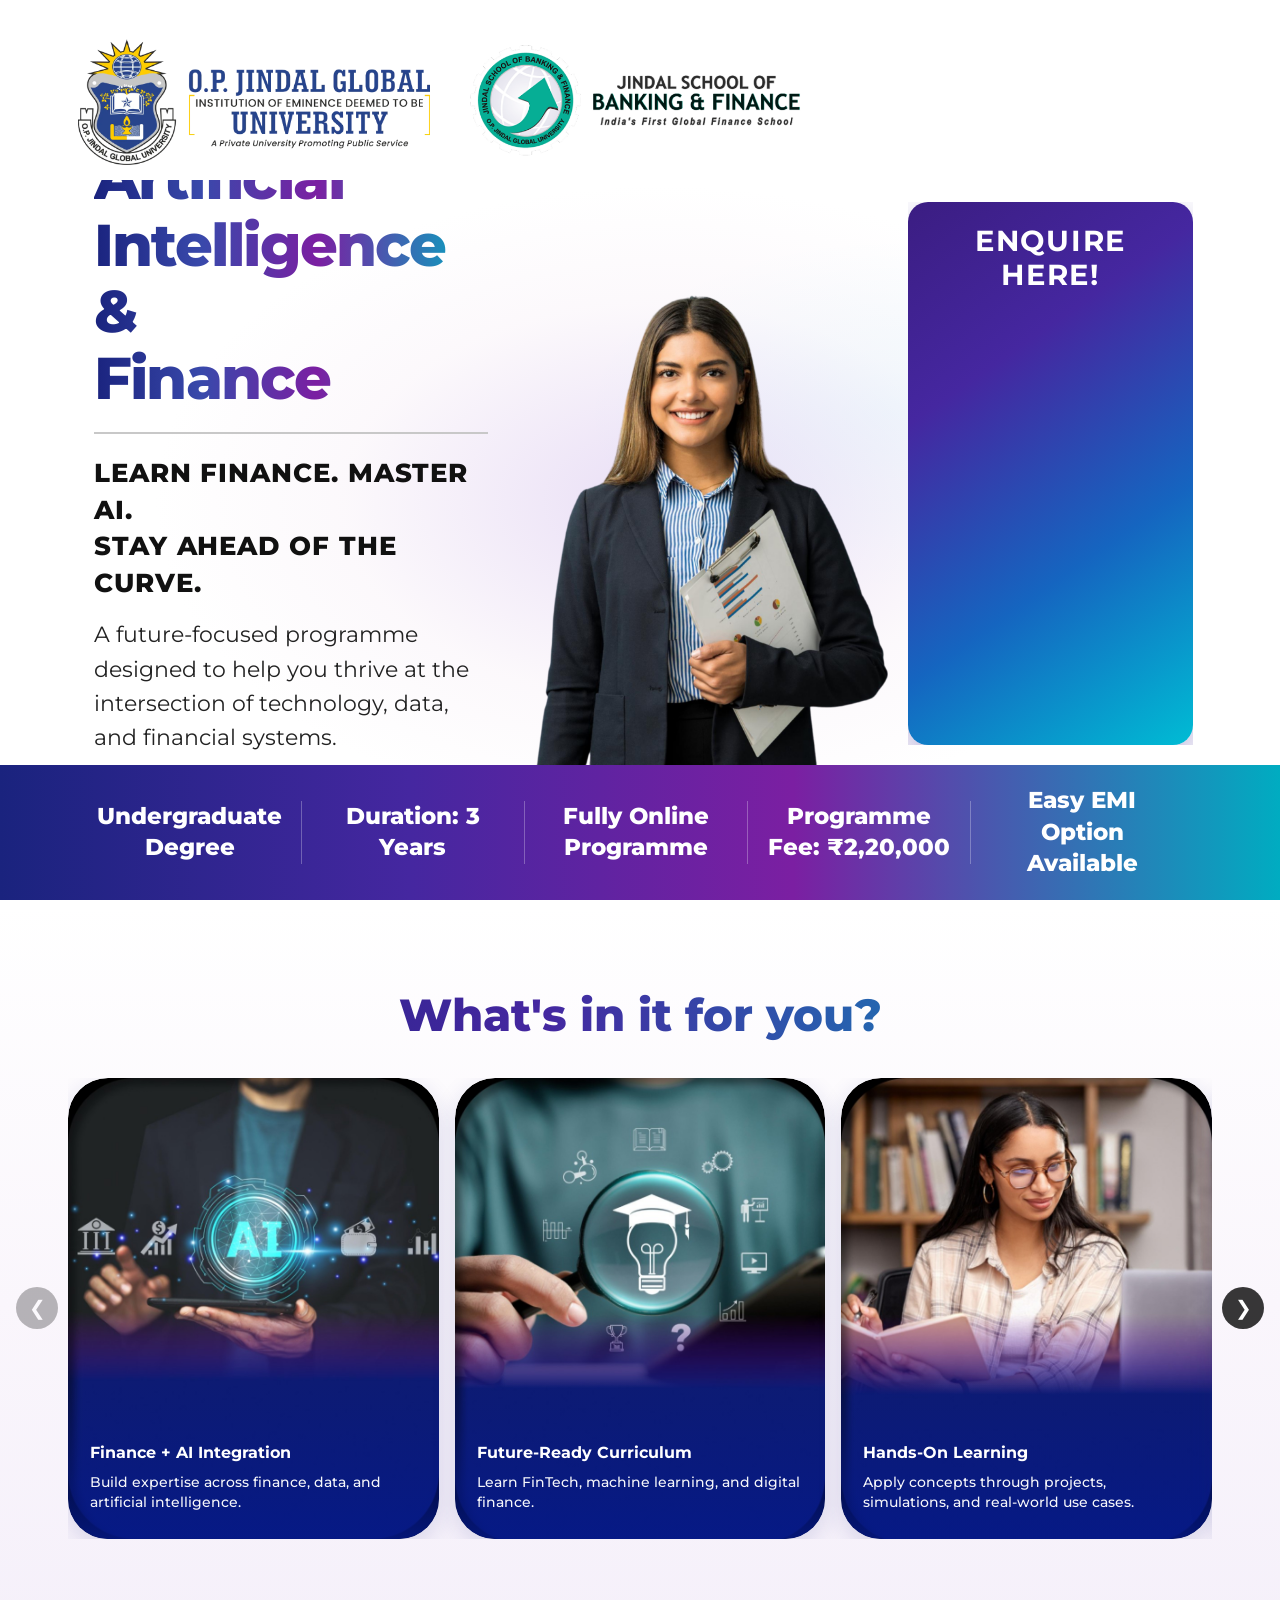
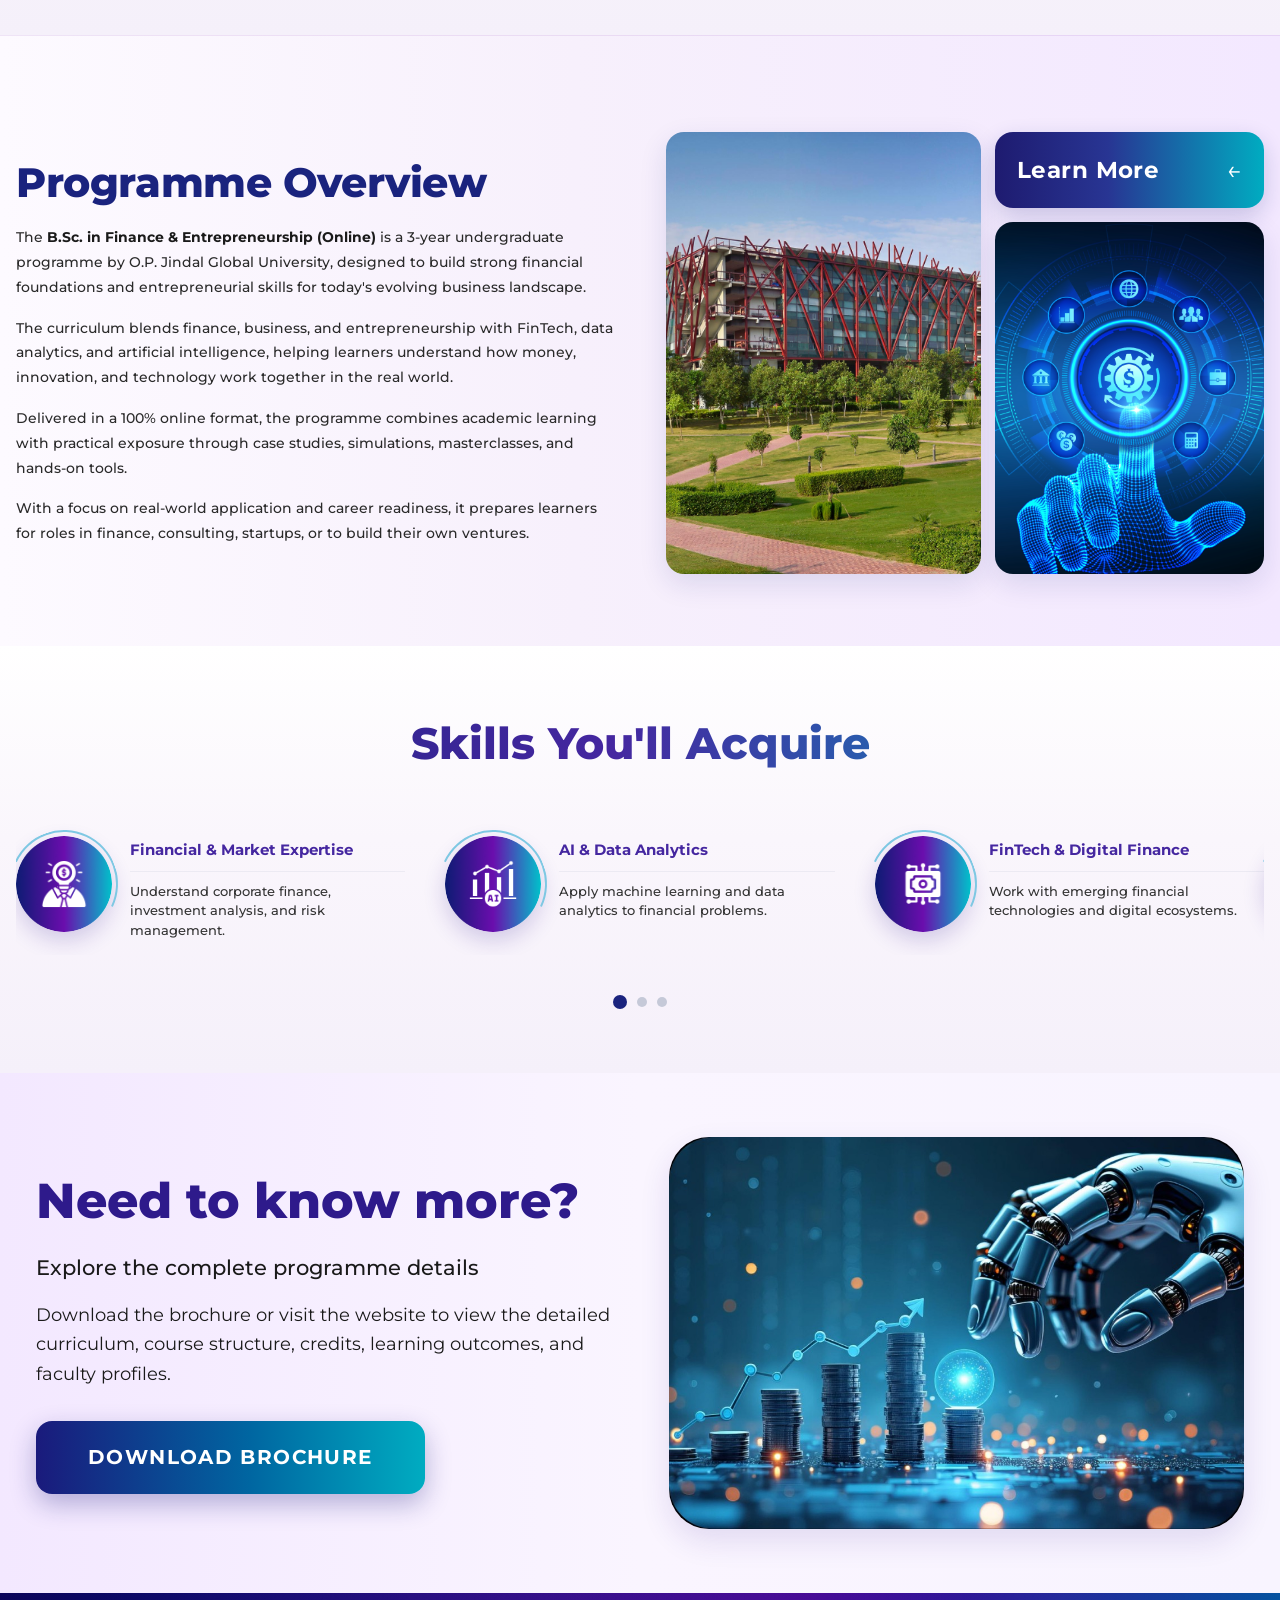
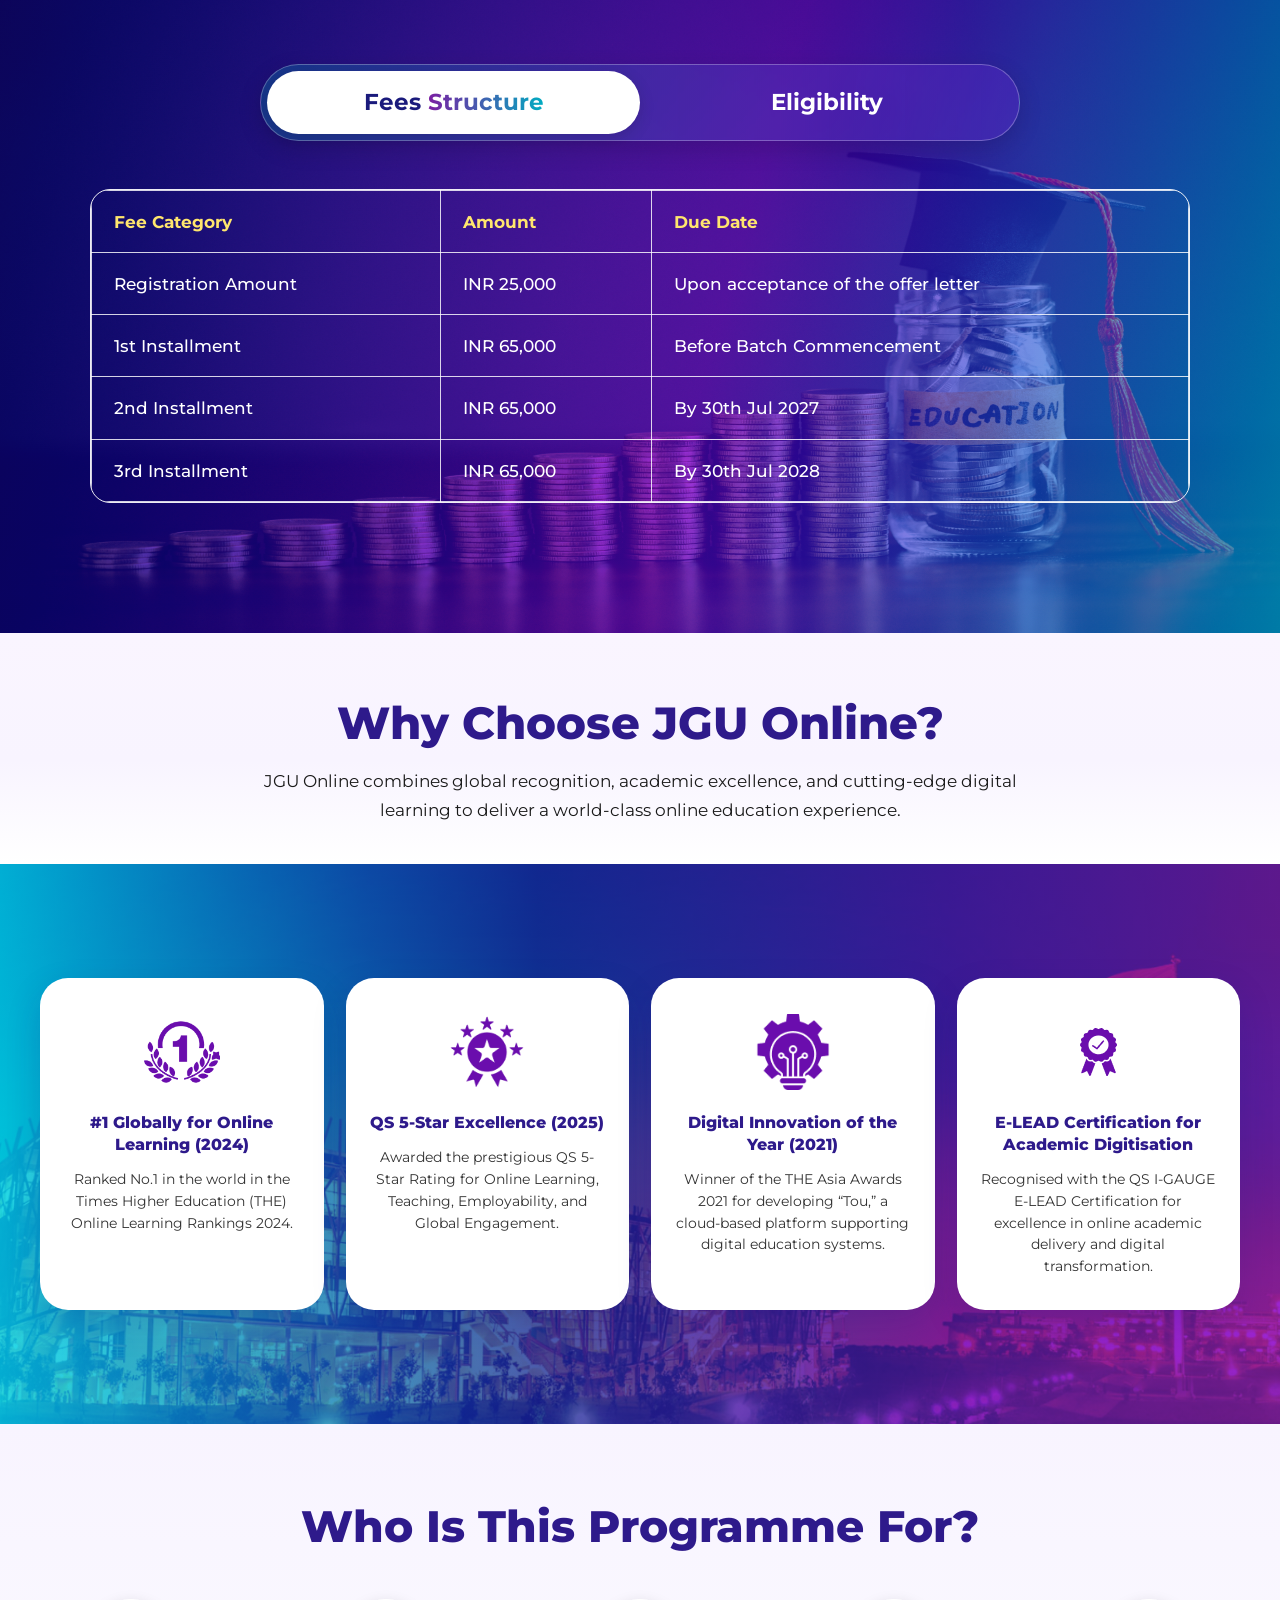
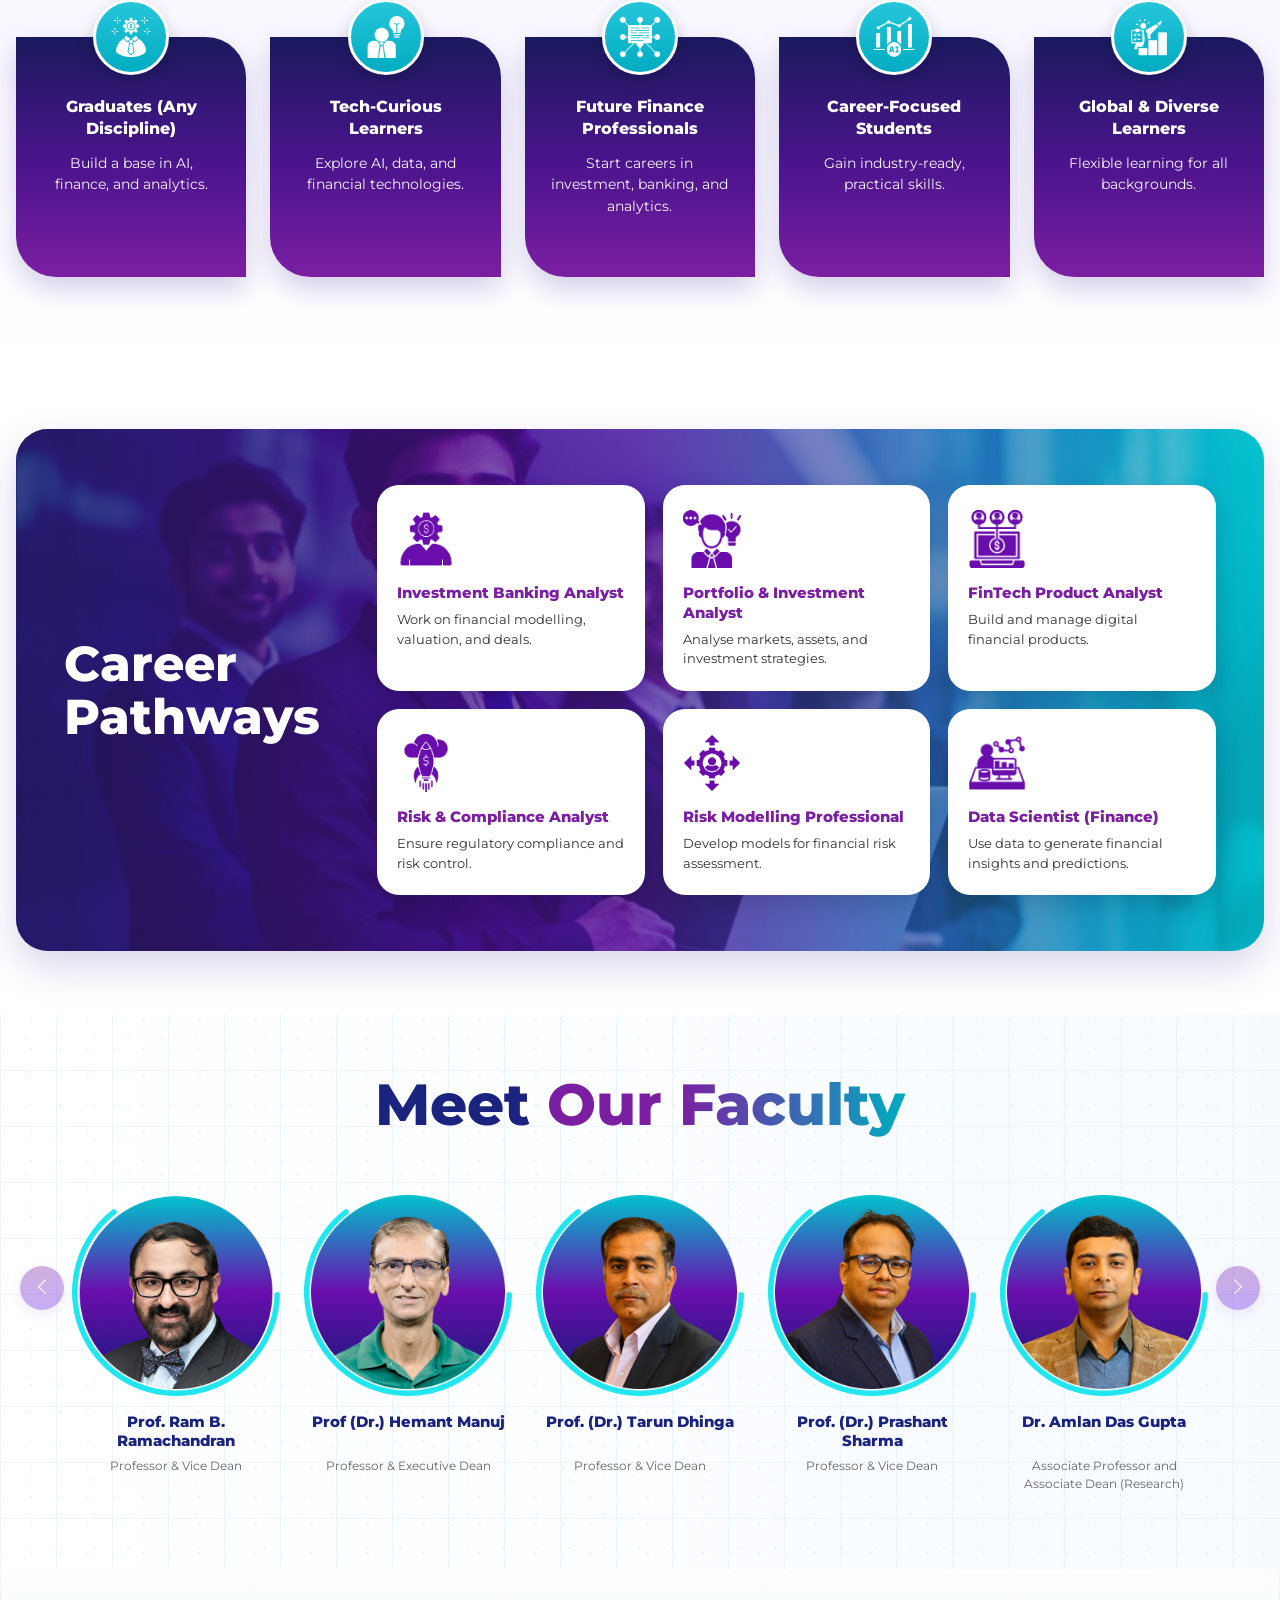
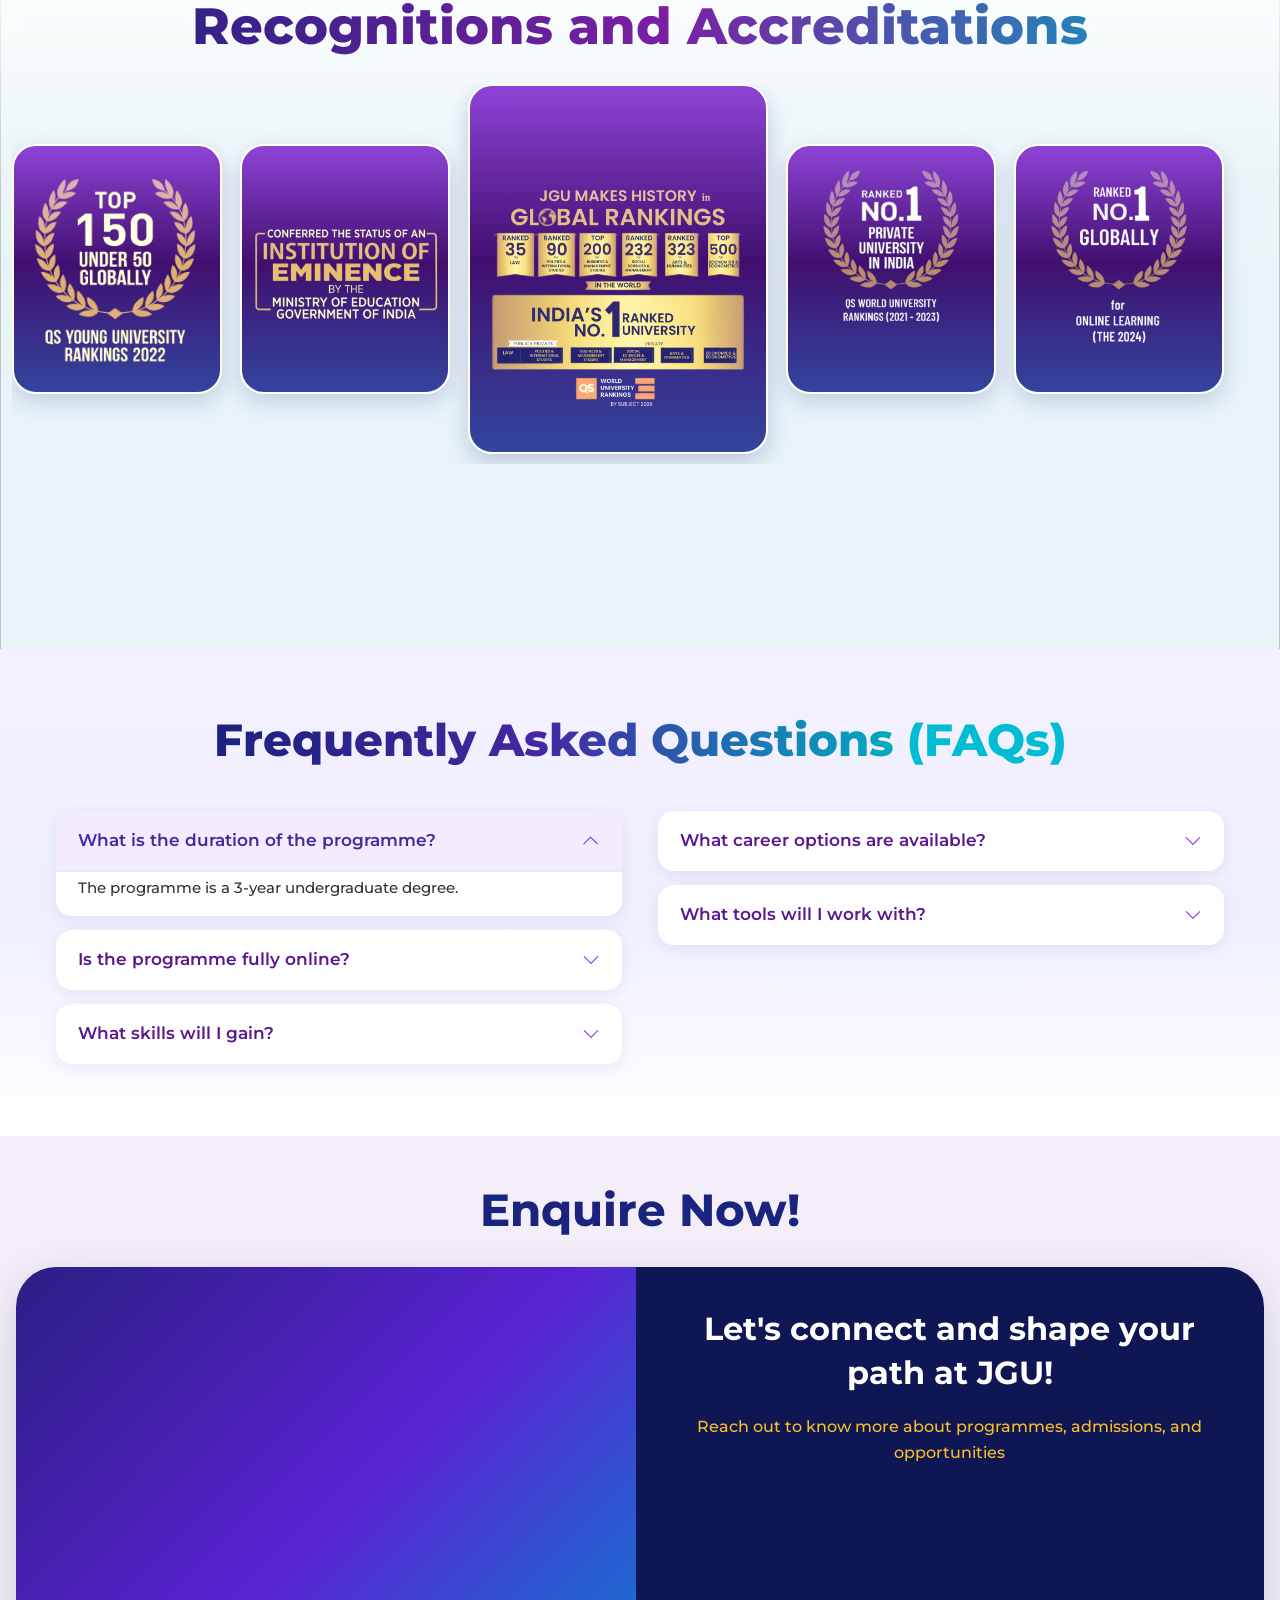
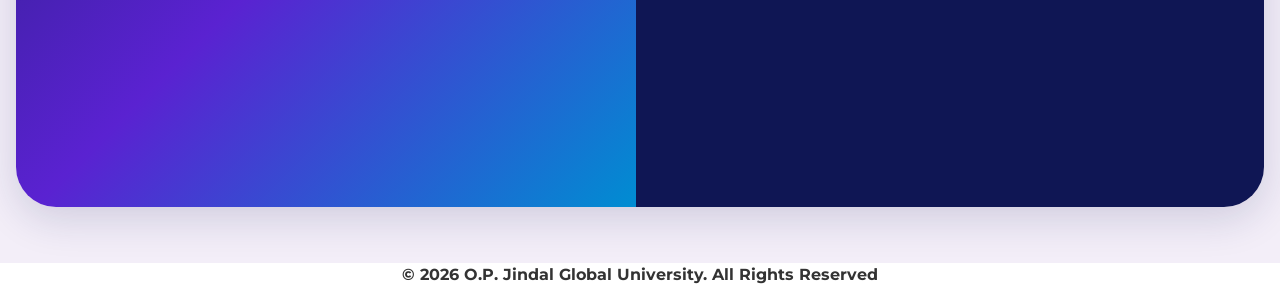
==== index.html @ 398cda13 "Initial commit" ====
<!DOCTYPE html>
<html lang="en">
<head>
<meta charset="UTF-8">
    <meta name="viewport" content="width=device-width, initial-scale=1">
    <meta http-equiv="Cache-Control" content="no-cache, no-store, must-revalidate">
    <meta http-equiv="Pragma" content="no-cache">
    <meta http-equiv="Expires" content="0">
    <title>B.Sc. in Artificial Intelligence & Finance - O.P. Jindal Global University</title>
    <link rel="shortcut icon" type="image/x-icon" href="https://jguonline.edu.in/public/frontend/assets/img/favicon.ico">
        <link href="https://cdn.jsdelivr.net/npm/bootstrap@5.3.0/dist/css/bootstrap.min.css" rel="stylesheet">
    <link rel="stylesheet" href="https://cdnjs.cloudflare.com/ajax/libs/OwlCarousel2/2.3.4/assets/owl.carousel.min.css" />
    <link rel="stylesheet" href="https://cdnjs.cloudflare.com/ajax/libs/OwlCarousel2/2.3.4/assets/owl.theme.default.min.css" />

    <link rel="preconnect" href="https://fonts.googleapis.com">
    <link rel="preconnect" href="https://fonts.gstatic.com" crossorigin>
    <link href="https://fonts.googleapis.com/css2?family=Montserrat:ital,wght@0,100..900;1,100..900&display=swap" rel="stylesheet">

    
        <link rel="stylesheet" href="style.css?v=202607102300">
        <link rel="stylesheet" href="responsive.css?v=202607101900">

    <!-- Critical: hero layout; enquiry form scrolls inside card only -->
    <style>
      .hero-section {
        overflow-x: clip !important;
        overflow-y: visible !important;
        background: #ffffff !important;
        position: relative;
        z-index: 10;
        isolation: isolate;
      }

      .hero-info-bar {
        background: linear-gradient(90deg, #1a237e 0%, #4527a0 32%, #7b1fa2 62%, #00acc1 100%) !important;
        position: relative !important;
        z-index: 5 !important;
        flex: none !important;
        flex-shrink: 0 !important;
        display: block !important;
        visibility: visible !important;
        opacity: 1 !important;
        width: 100% !important;
        max-width: 100% !important;
      }

      .features-section {
        position: relative !important;
        z-index: 1 !important;
        background: linear-gradient(180deg, #ffffff 0%, #faf6fc 55%, #f5f0fa 100%) !important;
        margin-top: 0 !important;
        margin-bottom: 0 !important;
        clear: both;
      }

      /* Hero button + logos — inline so changes show even when CSS is cached */
      .hero-section .header-logo-jgu {
        height: 5.75rem !important;
        max-height: 5.75rem !important;
        width: auto !important;
      }

      .hero-section .header-logo-jsbf {
        height: 6.5rem !important;
        max-height: 6.5rem !important;
        width: auto !important;
      }

      .hero-section .btn-apply-now {
        display: inline-block !important;
        visibility: visible !important;
        opacity: 1 !important;
        margin-top: 1.25rem !important;
        padding: 0.9rem 2.85rem !important;
        background-color: #ffffff !important;
        background-image:
          linear-gradient(#ffffff, #ffffff),
          linear-gradient(135deg, #1a237e 0%, #3949ab 22%, #7b1fa2 55%, #00acc1 100%) !important;
        background-origin: border-box !important;
        background-clip: padding-box, border-box !important;
        border: 3px solid transparent !important;
        border-radius: 50px !important;
        color: #4a148c !important;
        font-weight: 800 !important;
        font-size: clamp(0.92rem, 1.2vw, 1.05rem) !important;
        letter-spacing: 0.06em !important;
        text-decoration: none !important;
        text-transform: uppercase !important;
        box-shadow: 0 6px 18px rgba(74, 20, 140, 0.16) !important;
        flex-shrink: 0 !important;
        position: relative !important;
        z-index: 8 !important;
        align-self: flex-start !important;
        cursor: pointer !important;
      }

      .hero-section .hero-title {
        font-size: clamp(2rem, 3.4vw, 2.85rem) !important;
      }

      .hero-section .hero-subtitle {
        font-size: clamp(0.95rem, 1.4vw, 1.15rem) !important;
        font-weight: 800 !important;
      }

      .hero-section .hero-subtitle-line {
        display: block !important;
      }

      .hero-section .hero-right {
        max-width: 30rem !important;
        z-index: 20 !important;
      }

      .hero-section .hero-enquiry-card {
        width: 100% !important;
        min-height: 22rem !important;
        display: flex !important;
        flex-direction: column !important;
        overflow: hidden !important;
      }

      .hero-section .hero-enquiry-card h3 {
        font-size: 1.25rem !important;
        flex-shrink: 0 !important;
      }

      .hero-section .hero-npf-scroll {
        flex: 1 1 auto !important;
        min-height: 0 !important;
        overflow-y: auto !important;
        overflow-x: hidden !important;
        overscroll-behavior: contain !important;
        -webkit-overflow-scrolling: touch !important;
      }

      @media screen and (max-width: 991px) {
        .hero-section {
          min-height: auto !important;
          max-height: none !important;
          overflow: visible !important;
        }

        .hero-section .header-logo-jgu,
        .hero-section .header-logo-jsbf {
          height: 3.5rem !important;
          max-height: 3.5rem !important;
        }

        .hero-section .btn-apply-now {
          padding: 0.85rem 2.4rem !important;
          font-size: clamp(0.88rem, 2.8vw, 1rem) !important;
          border-width: 3px !important;
          align-self: center !important;
          margin-left: auto !important;
          margin-right: auto !important;
        }

        .hero-section .hero-right {
          width: min(100%, 30rem) !important;
          max-width: min(100%, 30rem) !important;
          margin-bottom: clamp(1.25rem, 4vw, 2rem) !important;
        }

        .hero-section .hero-enquiry-card {
          min-height: 18rem !important;
          max-height: min(32rem, 78vh) !important;
        }

        .hero-section .hero-npf-scroll {
          max-height: min(360px, 54vh) !important;
          overflow-y: auto !important;
        }
      }

      @media screen and (min-width: 992px) {
        /* SCALE-INVARIANT HERO.
           Everything is sized in vh (bounded by clamp) so the layout occupies the
           same physical fraction of the screen at 100% / 125% / 150% Windows
           scaling — scaling only remaps CSS px of one physical screen, and vh
           tracks that physical screen. The hero is pinned to exactly one viewport
           with the info bar on the bottom grid row, so it is always fully visible
           and nothing crops. */
        .hero-section {
          display: grid !important;
          grid-template-rows: minmax(0, 1fr) auto !important;
          grid-template-columns: minmax(0, 1fr) !important;
          height: 100dvh !important;
          min-height: 100dvh !important;
          max-height: 100dvh !important;
          box-sizing: border-box !important;
          overflow: hidden !important;
          --hero-form-bar-gap: clamp(0.75rem, 2.2vh, 2rem);
          --hero-image-info-gap: 0;
          --hero-form-iframe-h: 100%;
          --hero-img-max: min(84vh, 52rem);
        }

        .hero-section .hero-container {
          grid-row: 1 !important;
          min-height: 0 !important;
          max-height: 100% !important;
          max-width: min(1560px, 94vw) !important;
          overflow: hidden !important;
          display: flex !important;
          flex-direction: column !important;
          justify-content: flex-start !important;
          padding-top: clamp(0.4rem, 1.4vh, 1rem) !important;
          padding-bottom: 0 !important;
          margin-bottom: 0 !important;
        }

        .hero-section .hero-header {
          flex: 0 0 auto !important;
          padding-bottom: clamp(0.2rem, 0.8vh, 0.625rem) !important;
        }

        .hero-section .header-logo-jgu {
          height: clamp(4.6rem, 14vh, 9rem) !important;
          max-height: clamp(4.6rem, 14vh, 9rem) !important;
          width: auto !important;
        }

        .hero-section .header-logo-jsbf {
          height: clamp(5.1rem, 15.8vh, 10rem) !important;
          max-height: clamp(5.1rem, 15.8vh, 10rem) !important;
          width: auto !important;
        }

        .hero-main {
          flex: 1 1 auto !important;
          min-height: 0 !important;
          max-height: 100% !important;
          overflow: hidden !important;
          align-items: end !important;
          padding-bottom: 0 !important;
          margin-bottom: 0 !important;
        }

        .hero-left {
          overflow: hidden !important;
          align-self: center !important;
          justify-content: center !important;
          min-height: 0 !important;
        }

        .hero-section .hero-title {
          font-size: clamp(2rem, 6.6vh, 3.9rem) !important;
          line-height: 1.12 !important;
        }

        .hero-section .hero-title-rule {
          margin-top: clamp(0.5rem, 1.7vh, 1.1rem) !important;
        }

        .hero-section .hero-subtitle {
          font-size: clamp(1rem, 2.9vh, 1.65rem) !important;
          margin-top: clamp(0.75rem, 2.4vh, 1.55rem) !important;
          line-height: 1.4 !important;
        }

        .hero-section .hero-description {
          font-size: clamp(0.98rem, 2.45vh, 1.45rem) !important;
          margin-top: clamp(0.6rem, 1.9vh, 1.25rem) !important;
          line-height: 1.55 !important;
        }

        .hero-section .btn-apply-now {
          margin-top: clamp(0.85rem, 2.6vh, 1.8rem) !important;
          padding: clamp(0.75rem, 2vh, 1.25rem) clamp(2.4rem, 4.1vh, 3.75rem) !important;
          font-size: clamp(1rem, 2.35vh, 1.4rem) !important;
        }

        .hero-info-bar {
          grid-row: 2 !important;
          margin-top: var(--hero-image-info-gap) !important;
          flex: none !important;
          flex-shrink: 0 !important;
          display: block !important;
          visibility: visible !important;
          opacity: 1 !important;
          padding: clamp(0.85rem, 2.3vh, 1.55rem) 0 !important;
        }

        .hero-section .hero-info-inner {
          max-width: min(1560px, 94vw) !important;
        }

        .hero-section .hero-info-item {
          font-size: clamp(1rem, 2.6vh, 1.45rem) !important;
        }

        .hero-center {
          align-self: end !important;
          height: 100% !important;
          min-height: 0 !important;
          transform: none !important;
          margin: 0 !important;
          padding: 0 !important;
          align-items: flex-end !important;
          line-height: 0 !important;
          overflow: hidden !important;
        }

        .hero-student-stack {
          height: 100% !important;
          max-height: 100% !important;
          align-items: flex-end !important;
          margin: 0 !important;
          padding: 0 !important;
          overflow: hidden !important;
        }

        .hero-student-img {
          max-height: min(100%, var(--hero-img-max)) !important;
          max-width: 100% !important;
          width: auto !important;
          height: auto !important;
          object-position: bottom center !important;
          transform: none !important;
          margin: 0 !important;
        }

        .hero-right {
          max-width: min(30rem, 34vw) !important;
          max-height: 100% !important;
          min-height: 0 !important;
          overflow: hidden !important;
          z-index: 20 !important;
          align-self: stretch !important;
          justify-self: end !important;
          display: flex !important;
          flex-direction: column !important;
          margin-top: clamp(0.5rem, 2vh, 1.75rem) !important;
          margin-bottom: var(--hero-form-bar-gap) !important;
        }

        .hero-enquiry-card {
          flex: 1 1 auto !important;
          max-height: 100% !important;
          min-height: 0 !important;
          display: flex !important;
          flex-direction: column !important;
          overflow: hidden !important;
          padding: clamp(0.9rem, 2.4vh, 1.6rem) clamp(0.9rem, 1.6vw, 1.5rem) clamp(0.75rem, 1.6vh, 1.25rem) !important;
        }

        .hero-section .hero-enquiry-card h3 {
          font-size: clamp(1.25rem, 3.2vh, 1.9rem) !important;
          margin-bottom: clamp(0.6rem, 1.8vh, 1.3rem) !important;
          flex-shrink: 0 !important;
        }

        .hero-npf-scroll {
          flex: 1 1 auto !important;
          min-height: 0 !important;
          max-height: 100% !important;
          overflow-y: auto !important;
          overflow-x: hidden !important;
        }
      }

      @media screen and (min-width: 1200px) {
        .hero-section .hero-right {
          max-width: min(32rem, 32vw) !important;
        }
      }

      /* 150% Windows scaling only (very short viewport ≈627px). 100% (~940px) and
         125% (~752px) are ABOVE this breakpoint and stay exactly as they are.
         Here we scale the hero down just enough that the whole left column
         (heading + text + button) and the info bar fit without clipping. */
      @media screen and (min-width: 992px) and (max-height: 680px) {
        .hero-section {
          --hero-form-bar-gap: clamp(0.5rem, 1.6vh, 1rem) !important;
          --hero-img-max: min(76vh, 30rem) !important;
          /* Form is taller than the (shrunk) card → the card's scroll area shows
             its own scrollbar so the whole form incl. SUBMIT is reachable. */
          --hero-form-iframe-h: 32rem !important;
        }

        .hero-section .hero-header {
          padding-bottom: 0.2rem !important;
        }

        .hero-section .header-logo-jgu {
          height: clamp(3rem, 8.6vh, 5rem) !important;
          max-height: clamp(3rem, 8.6vh, 5rem) !important;
        }

        .hero-section .header-logo-jsbf {
          height: clamp(3.4rem, 9.6vh, 5.6rem) !important;
          max-height: clamp(3.4rem, 9.6vh, 5.6rem) !important;
        }

        .hero-section .hero-title {
          font-size: clamp(1.35rem, 4.5vh, 2rem) !important;
          line-height: 1.08 !important;
        }

        .hero-section .hero-title-rule {
          margin-top: clamp(0.3rem, 1vh, 0.5rem) !important;
        }

        .hero-section .hero-subtitle {
          font-size: clamp(0.78rem, 2vh, 0.98rem) !important;
          margin-top: clamp(0.4rem, 1.3vh, 0.7rem) !important;
          line-height: 1.32 !important;
        }

        .hero-section .hero-description {
          font-size: clamp(0.76rem, 1.85vh, 0.95rem) !important;
          margin-top: clamp(0.3rem, 1vh, 0.55rem) !important;
          line-height: 1.4 !important;
        }

        .hero-section .btn-apply-now {
          margin-top: clamp(0.45rem, 1.4vh, 0.8rem) !important;
          padding: clamp(0.5rem, 1.3vh, 0.75rem) clamp(1.8rem, 3vh, 2.4rem) !important;
          font-size: clamp(0.78rem, 1.9vh, 0.95rem) !important;
        }

        .hero-section .hero-info-item {
          font-size: clamp(0.82rem, 2.1vh, 1.05rem) !important;
        }

        .hero-section .hero-enquiry-card h3 {
          font-size: clamp(1.1rem, 2.7vh, 1.5rem) !important;
          margin-bottom: clamp(0.4rem, 1.3vh, 0.85rem) !important;
        }

        /* Enquiry card fits the viewport; the form scrolls inside it, and the
           card keeps its rounded corners (incl. the bottom) — the scroll area is
           inset by padding and its bottom corners are rounded so the tall iframe
           never squares off the card edge. */
        .hero-section .hero-right {
          align-self: stretch !important;
          max-height: 100% !important;
          overflow: hidden !important;
        }

        .hero-section .hero-enquiry-card {
          max-height: 100% !important;
          overflow: hidden !important;
          border-radius: 1.25rem !important;
          padding-bottom: clamp(0.85rem, 2.2vh, 1.25rem) !important;
        }

        .hero-section .hero-npf-scroll {
          flex: 1 1 auto !important;
          min-height: 0 !important;
          max-height: 100% !important;
          overflow-y: auto !important;
          overflow-x: hidden !important;
          border-bottom-left-radius: 0.9rem !important;
          border-bottom-right-radius: 0.9rem !important;
        }

        .hero-section .hero-enquiry-card .npf_wgts,
        .hero-section .hero-enquiry-card .npf_wgts iframe {
          height: 32rem !important;
          max-height: 32rem !important;
          min-height: 32rem !important;
        }
      }
    </style>

     
<script>(function(w,d,s,l,i){w[l]=w[l]||[];w[l].push({'gtm.start': new Date().getTime(),event:'gtm.js'});var f=d.getElementsByTagName(s)[0], j=d.createElement(s),dl=l!='dataLayer'?'&l='+l:'';j.async=true;j.src= 'https://www.googletagmanager.com/gtm.js?id='+i+dl;f.parentNode.insertBefore(j,f); })(window,document,'script','dataLayer','GTM-N94ZC5LW');</script> 
 

 
<noscript><iframe src="https://www.googletagmanager.com/ns.html?id=GTM-N94ZC5LW"  height="0" width="0" style="display:none;visibility:hidden"></iframe></noscript> 
</head>
<body>
<section class="hero-section section-global">
  <div class="container hero-container">
    <div class="hero-header">
      <div class="header-logos">
        <img src="assets/logo-jgu.png" class="header-logo-img header-logo-jgu" alt="O.P. Jindal Global University Logo">
        <img src="assets/logo-jsbf.png" class="header-logo-img header-logo-jsbf" alt="Jindal School of Banking & Finance Logo">
      </div>
    </div>

    <div class="hero-main">
      <div class="hero-bg-circuit" aria-hidden="true"></div>

      <div class="hero-left">
        <h1 class="hero-title">
          <span class="hero-title-line hero-title-base">B.Sc. in</span>
          <span class="hero-title-gradient">
            <span class="hero-title-line">Artificial Intelligence &amp;</span>
            <span class="hero-title-line">Finance</span>
          </span>
        </h1>
        <div class="hero-title-rule" aria-hidden="true"></div>
        <p class="hero-subtitle">
          <span class="hero-subtitle-line">LEARN FINANCE. MASTER AI.</span>
          <span class="hero-subtitle-line">STAY AHEAD OF THE CURVE.</span>
        </p>
        <p class="hero-description">A future-focused programme designed to help you thrive at the intersection of technology, data, and financial systems.</p>
        <button type="button" class="npfWidgetButton npfWidget-86a9cceff1e5a85bf6f787455b7997df hero-npf-trigger" tabindex="-1" aria-hidden="true">Apply</button>
        <a href="#" class="btn-apply-now" id="heroApplyNowBtn" role="button">APPLY NOW</a>
      </div>

      <div class="hero-center">
        <div class="hero-student-stack">
          <img src="assets/image%20copy%2037.png" alt="Professional with clipboard" class="hero-student-img">
        </div>
      </div>

      <div class="hero-right">
        <div class="hero-enquiry-card">
          <h3>ENQUIRE HERE!</h3>
          <div class="hero-npf-scroll">
            <div class="npf_wgts hero-npf-widget" data-height="400px" data-w="86a9cceff1e5a85bf6f787455b7997df"></div>
          </div>
        </div>
      </div>
    </div>
  </div>

  <div class="hero-info-bar">
    <div class="hero-info-inner">
      <div class="hero-info-item">
        <strong>Undergraduate Degree</strong>
      </div>
      <div class="hero-info-item">
        <strong>Duration: 3 Years</strong>
      </div>
      <div class="hero-info-item">
        <strong>Fully Online Programme</strong>
      </div>
      <div class="hero-info-item">
        <strong>Programme Fee: ₹2,20,000</strong>
      </div>
      <div class="hero-info-item">
        <strong>Easy EMI Option Available</strong>
      </div>
    </div>
  </div>
</section>

    <section class="features-section section-global">
        <div class="container features-container">
            <h2 class="features-title">What's in it for you?</h2>

            <div class="features-slider-wrap">
                <button class="features-arrow prev" type="button" aria-label="Previous feature">&#10094;</button>

                <div class="features-slider-viewport" id="featuresSlider">
                        <div class="features-slide">
                            <div class="feature-card">
                                <img src="assets/feature-finance-ai-integration.png" alt="Finance and AI integration" class="card-img">
                                <div class="card-overlay">
                                    <h3 class="card-title">Finance + AI Integration</h3>
                                    <p class="card-text">Build expertise across finance, data, and artificial intelligence.</p>
                                </div>
                            </div>
                            <div class="feature-card">
                                <img src="assets/feature-future-ready-curriculum.png" alt="Future-ready curriculum" class="card-img">
                                <div class="card-overlay">
                                    <h3 class="card-title">Future-Ready Curriculum</h3>
                                    <p class="card-text">Learn FinTech, machine learning, and digital finance.</p>
                                </div>
                            </div>
                            <div class="feature-card">
                                <img src="assets/feature-hands-on-learning.png" alt="Hands-on learning" class="card-img">
                                <div class="card-overlay">
                                    <h3 class="card-title">Hands-On Learning</h3>
                                    <p class="card-text">Apply concepts through projects, simulations, and real-world use cases.</p>
                                </div>
                            </div>
                        </div>

                        <div class="features-slide">
                            <div class="feature-card">
                                <img src="assets/feature-industry-tools-exposure.png" alt="Industry tools exposure" class="card-img">
                                <div class="card-overlay">
                                    <h3 class="card-title">Industry Tools Exposure</h3>
                                    <p class="card-text">Work with Python, data visualisation platforms, and AI tools.</p>
                                </div>
                            </div>
                            <div class="feature-card">
                                <img src="assets/feature-interdisciplinary-approach.png" alt="Interdisciplinary approach" class="card-img">
                                <div class="card-overlay">
                                    <h3 class="card-title">Interdisciplinary Approach</h3>
                                    <p class="card-text">Combine finance, technology, and business strategy.</p>
                                </div>
                            </div>
                            <div class="feature-card">
                                <img src="assets/feature-flexible-online-learning.png" alt="Flexible online learning" class="card-img">
                                <div class="card-overlay">
                                    <h3 class="card-title">Flexible Online Learning</h3>
                                    <p class="card-text">Study from anywhere with structured, guided learning.</p>
                                </div>
                            </div>
                        </div>
                </div>

                <button class="features-arrow next" type="button" aria-label="Next feature">&#10095;</button>
            </div>
        </div>
    </section>
<section class="programme-overview-section section-global">
  <div class="container programme-overview-container">
    <div class="programme-overview-inner">
      <div class="programme-overview-content">
        <h2 class="programme-overview-heading">Programme Overview</h2>
        <p class="programme-overview-text">
          The <strong>B.Sc. in Finance &amp; Entrepreneurship (Online)</strong> is a 3-year undergraduate programme by O.P. Jindal Global University, designed to build strong financial foundations and entrepreneurial skills for today's evolving business landscape.
        </p>
        <p class="programme-overview-text">
          The curriculum blends finance, business, and entrepreneurship with FinTech, data analytics, and artificial intelligence, helping learners understand how money, innovation, and technology work together in the real world.
        </p>
        <p class="programme-overview-text">
          Delivered in a 100% online format, the programme combines academic learning with practical exposure through case studies, simulations, masterclasses, and hands-on tools.
        </p>
        <p class="programme-overview-text">
          With a focus on real-world application and career readiness, it prepares learners for roles in finance, consulting, startups, or to build their own ventures.
        </p>
      </div>

      <div class="programme-overview-media">
        <figure class="programme-overview-campus">
          <img src="assets/programme-campus.png?v=2" alt="O.P. Jindal Global University campus" class="programme-overview-img">
        </figure>
        <div class="programme-overview-side">
          <a href="#" class="programme-learn-more-btn npfWidgetButton npfWidget-86a9cceff1e5a85bf6f787455b7997df">
            <span class="programme-learn-more-text">Learn More</span>
            <span class="programme-learn-more-arrow" aria-hidden="true">&#8592;</span>
          </a>
          <figure class="programme-overview-finance">
            <img src="assets/programme-ai-hand.png" alt="AI and finance technology visual" class="programme-overview-img">
          </figure>
        </div>
      </div>
    </div>
  </div>
</section>

<section class="skills-section section-global">
  <div class="container skills-container">
    <h2 class="skills-section-title">Skills You'll Acquire</h2>

    <div class="skills-carousel-wrap">
      <div class="skills-carousel-viewport">
        <div class="skills-carousel-track" id="skillsCarouselTrack">
          <div class="skills-slide skills-slide--three">
            <div class="skill-card">
              <div class="skill-card-inner">
                <div class="skill-icon-wrap"><img class="skill-icon" src="assets/skill-icon-financial.png" alt=""></div>
                <div class="skill-card-body">
                  <h3 class="skill-card-title">Financial &amp; Market Expertise</h3>
                  <hr class="skill-card-line">
                  <p class="skill-card-desc">Understand corporate finance, investment analysis, and risk management.</p>
                </div>
              </div>
            </div>
            <div class="skill-card">
              <div class="skill-card-inner">
                <div class="skill-icon-wrap"><img class="skill-icon" src="assets/skill-icon-analytics.png" alt=""></div>
                <div class="skill-card-body">
                  <h3 class="skill-card-title">AI &amp; Data Analytics</h3>
                  <hr class="skill-card-line">
                  <p class="skill-card-desc">Apply machine learning and data analytics to financial problems.</p>
                </div>
              </div>
            </div>
            <div class="skill-card">
              <div class="skill-card-inner">
                <div class="skill-icon-wrap"><img class="skill-icon" src="assets/skill-icon-fintech.png" alt=""></div>
                <div class="skill-card-body">
                  <h3 class="skill-card-title">FinTech &amp; Digital Finance</h3>
                  <hr class="skill-card-line">
                  <p class="skill-card-desc">Work with emerging financial technologies and digital ecosystems.</p>
                </div>
              </div>
            </div>
          </div>

          <div class="skills-slide skills-slide--three">
            <div class="skill-card">
              <div class="skill-card-inner">
                <div class="skill-icon-wrap"><img class="skill-icon" src="assets/skill-icon-analytical.png" alt=""></div>
                <div class="skill-card-body">
                  <h3 class="skill-card-title">Analytical Decision-Making</h3>
                  <hr class="skill-card-line">
                  <p class="skill-card-desc">Interpret data and make data-driven financial decisions.</p>
                </div>
              </div>
            </div>
            <div class="skill-card">
              <div class="skill-card-inner">
                <div class="skill-icon-wrap"><img class="skill-icon" src="assets/skill-icon-career.png" alt=""></div>
                <div class="skill-card-body">
                  <h3 class="skill-card-title">Technical Tools</h3>
                  <hr class="skill-card-line">
                  <p class="skill-card-desc">Use Python, data visualisation tools, and financial models.</p>
                </div>
              </div>
            </div>
            <div class="skill-card">
              <div class="skill-card-inner">
                <div class="skill-icon-wrap"><img class="skill-icon" src="assets/skill-icon-problem-solving.png" alt=""></div>
                <div class="skill-card-body">
                  <h3 class="skill-card-title">Practical Problem-Solving</h3>
                  <hr class="skill-card-line">
                  <p class="skill-card-desc">Learn through projects, simulations, and real-world applications.</p>
                </div>
              </div>
            </div>
          </div>

          <div class="skills-slide skills-slide--three skills-slide--pair">
            <div class="skill-card">
              <div class="skill-card-inner">
                <div class="skill-icon-wrap"><img class="skill-icon" src="assets/skill-icon-ethics.png" alt=""></div>
                <div class="skill-card-body">
                  <h3 class="skill-card-title">Ethics &amp; Governance</h3>
                  <hr class="skill-card-line">
                  <p class="skill-card-desc">Understand ethical and regulatory aspects of AI in finance.</p>
                </div>
              </div>
            </div>
            <div class="skill-card">
              <div class="skill-card-inner">
                <div class="skill-icon-wrap"><img class="skill-icon" src="assets/skill-icon-communication.png" alt=""></div>
                <div class="skill-card-body">
                  <h3 class="skill-card-title">Communication Skills</h3>
                  <hr class="skill-card-line">
                  <p class="skill-card-desc">Present insights using data storytelling and visualisation.</p>
                </div>
              </div>
            </div>
          </div>
        </div>
      </div>

      <div class="skills-dots" id="skillsDots" role="tablist" aria-label="Skills slides">
        <button type="button" class="skills-dot active" data-index="0" aria-label="Slide 1" aria-selected="true"></button>
        <button type="button" class="skills-dot" data-index="1" aria-label="Slide 2" aria-selected="false"></button>
        <button type="button" class="skills-dot" data-index="2" aria-label="Slide 3" aria-selected="false"></button>
      </div>
    </div>
  </div>
</section>
<section class="know-more-section section-global">
  <div class="container know-more-container">
    <div class="know-more-inner">
      <div class="know-more-content">
        <h3 class="know-more-title">Need to know more?</h3>
        <p class="know-more-lead">Explore the complete programme details</p>
        <p class="know-more-text">
          Download the brochure or visit the website to view the detailed curriculum, course structure, credits, learning outcomes, and faculty profiles.
        </p>
        <a href="#" class="btn know-more-cta fw-bold npfWidgetButton npfWidget-86a9cceff1e5a85bf6f787455b7997df">DOWNLOAD BROCHURE</a>
      </div>
      <div class="know-more-media">
        <img src="assets/know-more-brochure.png?v=2" alt="AI and finance illustration with robotic hand and financial growth" class="know-more-img">
      </div>
    </div>
  </div>
</section>

<section class="tuition-section section-global">
  <div class="tuition-panel tuition-panel--fees" id="tuitionPanel">
    <img class="tuition-panel-bg" id="tuitionPanelBg" src="assets/tuition-fees-bg.png?v=2" alt="" aria-hidden="true">
    <div class="tuition-panel-overlay" aria-hidden="true"></div>
    <div class="tuition-content">
      <div class="tuition-tabs" role="tablist" aria-label="Tuition information">
        <button type="button" class="tuition-tab active" role="tab" id="tuitionTabBtnFees" aria-selected="true" aria-controls="tuitionTabFees" data-tab="fees">
          <span class="tuition-tab-text"><span class="tuition-tab-word">Fees</span> <span class="tuition-tab-word tuition-tab-word--gradient">Structure</span></span>
        </button>
        <button type="button" class="tuition-tab" role="tab" id="tuitionTabBtnEligibility" aria-selected="false" aria-controls="tuitionTabEligibility" data-tab="eligibility">
          <span class="tuition-tab-text">Eligibility</span>
        </button>
      </div>

      <div class="tuition-tab-panel active" id="tuitionTabFees" role="tabpanel" aria-labelledby="tuitionTabBtnFees">
        <div class="tuition-table-wrap">
          <table class="tuition-table">
            <thead>
              <tr>
                <th>Fee Category</th>
                <th>Amount</th>
                <th>Due Date</th>
              </tr>
            </thead>
            <tbody>
              <tr>
                <td>Registration Amount</td>
                <td>INR 25,000</td>
                <td>Upon acceptance of the offer letter</td>
              </tr>
              <tr>
                <td>1st Installment</td>
                <td>INR 65,000</td>
                <td>Before Batch Commencement</td>
              </tr>
              <tr>
                <td>2nd Installment</td>
                <td>INR 65,000</td>
                <td>By 30th Jul 2027</td>
              </tr>
              <tr>
                <td>3rd Installment</td>
                <td>INR 65,000</td>
                <td>By 30th Jul 2028</td>
              </tr>
            </tbody>
          </table>
        </div>
      </div>

      <div class="tuition-tab-panel" id="tuitionTabEligibility" role="tabpanel" aria-labelledby="tuitionTabBtnEligibility" hidden>
        <div class="tuition-eligibility-grid">
          <div class="tuition-eligibility-col">
            <h3 class="tuition-eligibility-heading">Eligibility:</h3>
            <div class="tuition-eligibility-block">
              <p class="tuition-eligibility-label">&bull; Academic Requirement</p>
              <p class="tuition-eligibility-desc"><em>Minimum 50% in Class 12 from a recognised board.</em></p>
            </div>
            <div class="tuition-eligibility-block">
              <p class="tuition-eligibility-label">&bull; Subject Requirement</p>
              <p class="tuition-eligibility-desc"><em>Must have studied at least one of the following:</em></p>
              <p class="tuition-eligibility-highlight">Mathematics / Business Mathematics / Statistics / Business Studies</p>
            </div>
          </div>

          <div class="tuition-eligibility-col">
            <h3 class="tuition-eligibility-heading">Selection Criteria:</h3>
            <p class="tuition-eligibility-intro">&bull; Admission is based on a multi-step evaluation process:</p>
            <div class="tuition-step">
              <p class="tuition-step-title">&bull; Step 1: Application Submission</p>
              <p class="tuition-step-desc">Complete and submit the online application form.</p>
            </div>
            <div class="tuition-step">
              <p class="tuition-step-title">&bull; Step 2: FACTA Assessment</p>
              <p class="tuition-step-desc">Appear for the FACTA (Finance Aptitude and Critical Thinking Assessment) conducted by the university.</p>
            </div>
            <div class="tuition-step">
              <p class="tuition-step-title">&bull; Step 3: Personal Interview</p>
              <p class="tuition-step-desc">Shortlisted candidates will be invited for a personal interview.</p>
            </div>
            <div class="tuition-step">
              <p class="tuition-step-title">&bull; Step 4: Final Selection</p>
              <p class="tuition-step-desc">Admission is granted based on overall performance across the assessment and interview.</p>
            </div>
          </div>
        </div>
      </div>
    </div>
  </div>
</section>

<section class="why-choose-section section-global">
  <div class="why-choose-header">
    <div class="container why-choose-header-inner">
      <h2 class="why-choose-title">Why Choose JGU Online?</h2>
      <p class="why-choose-subtitle">JGU Online combines global recognition, academic excellence, and cutting-edge digital learning to deliver a world-class online education experience.</p>
    </div>
  </div>

  <div class="why-choose-body">
    <img class="why-choose-bg" src="assets/why-choose-bg.png" alt="" aria-hidden="true">
    <div class="why-choose-overlay" aria-hidden="true"></div>

    <div class="container why-choose-cards-wrap">
      <div class="why-choose-grid">
        <article class="why-choose-card">
          <div class="why-choose-card-icon">
            <img src="assets/why-choose-icon-1.png?v=1" alt="" aria-hidden="true" class="why-choose-icon-img">
          </div>
          <h3 class="why-choose-card-title">#1 Globally for Online Learning (2024)</h3>
          <p class="why-choose-card-text">Ranked No.1 in the world in the Times Higher Education (THE) Online Learning Rankings 2024.</p>
        </article>

        <article class="why-choose-card">
          <div class="why-choose-card-icon">
            <img src="assets/why-choose-icon-2.png?v=1" alt="" aria-hidden="true" class="why-choose-icon-img">
          </div>
          <h3 class="why-choose-card-title">QS 5-Star Excellence (2025)</h3>
          <p class="why-choose-card-text">Awarded the prestigious QS 5-Star Rating for Online Learning, Teaching, Employability, and Global Engagement.</p>
        </article>

        <article class="why-choose-card">
          <div class="why-choose-card-icon">
            <img src="assets/why-choose-icon-3.png?v=1" alt="" aria-hidden="true" class="why-choose-icon-img">
          </div>
          <h3 class="why-choose-card-title">Digital Innovation of the Year (2021)</h3>
          <p class="why-choose-card-text">Winner of the THE Asia Awards 2021 for developing &ldquo;Tou,&rdquo; a cloud-based platform supporting digital education systems.</p>
        </article>

        <article class="why-choose-card">
          <div class="why-choose-card-icon">
            <img src="assets/why-choose-icon-4.png?v=1" alt="" aria-hidden="true" class="why-choose-icon-img">
          </div>
          <h3 class="why-choose-card-title">E-LEAD Certification for Academic Digitisation</h3>
          <p class="why-choose-card-text">Recognised with the QS I-GAUGE E-LEAD Certification for excellence in online academic delivery and digital transformation.</p>
        </article>
      </div>
    </div>
  </div>
</section>

<section class="programme-for-section section-global">
  <div class="container programme-for-container">
    <h2 class="programme-for-title">Who Is This Programme For?</h2>

    <div class="programme-for-grid">
      <article class="programme-for-card">
        <div class="programme-for-icon" aria-hidden="true">
          <img src="assets/programme-for-icon-1.png" alt="" class="programme-for-icon-img">
        </div>
        <h3 class="programme-for-card-title">Graduates (Any Discipline)</h3>
        <p class="programme-for-card-text">Build a base in AI, finance, and analytics.</p>
      </article>

      <article class="programme-for-card">
        <div class="programme-for-icon" aria-hidden="true">
          <img src="assets/programme-for-icon-2.png" alt="" class="programme-for-icon-img">
        </div>
        <h3 class="programme-for-card-title">Tech-Curious Learners</h3>
        <p class="programme-for-card-text">Explore AI, data, and financial technologies.</p>
      </article>

      <article class="programme-for-card">
        <div class="programme-for-icon" aria-hidden="true">
          <img src="assets/programme-for-icon-3.png" alt="" class="programme-for-icon-img">
        </div>
        <h3 class="programme-for-card-title">Future Finance Professionals</h3>
        <p class="programme-for-card-text">Start careers in investment, banking, and analytics.</p>
      </article>

      <article class="programme-for-card">
        <div class="programme-for-icon" aria-hidden="true">
          <img src="assets/programme-for-icon-4.png" alt="" class="programme-for-icon-img">
        </div>
        <h3 class="programme-for-card-title">Career-Focused Students</h3>
        <p class="programme-for-card-text">Gain industry-ready, practical skills.</p>
      </article>

      <article class="programme-for-card">
        <div class="programme-for-icon" aria-hidden="true">
          <img src="assets/programme-for-icon-5.png" alt="" class="programme-for-icon-img">
        </div>
        <h3 class="programme-for-card-title">Global &amp; Diverse Learners</h3>
        <p class="programme-for-card-text">Flexible learning for all backgrounds.</p>
      </article>
    </div>
  </div>
</section>

<section class="career-pathways-section section-global">
  <div class="container career-pathways-container">
    <div class="career-pathways-panel">
      <img class="career-pathways-bg" src="assets/career-pathways-bg.png?v=2" alt="" aria-hidden="true">
      <div class="career-pathways-overlay" aria-hidden="true"></div>
      <div class="career-pathways-inner">
        <h2 class="career-pathways-title">Career<br>Pathways</h2>

        <div class="career-pathways-cards">
          <article class="career-pathway-card">
            <div class="career-pathway-icon">
              <img src="assets/career-pathway-icon-1.png" alt="" aria-hidden="true">
            </div>
            <h3 class="career-pathway-card-title">Investment Banking Analyst</h3>
            <p class="career-pathway-card-text">Work on financial modelling, valuation, and deals.</p>
          </article>

          <article class="career-pathway-card">
            <div class="career-pathway-icon">
              <img src="assets/career-pathway-icon-2.png" alt="" aria-hidden="true">
            </div>
            <h3 class="career-pathway-card-title">Portfolio &amp; Investment Analyst</h3>
            <p class="career-pathway-card-text">Analyse markets, assets, and investment strategies.</p>
          </article>

          <article class="career-pathway-card">
            <div class="career-pathway-icon">
              <img src="assets/career-pathway-icon-4.png" alt="" aria-hidden="true">
            </div>
            <h3 class="career-pathway-card-title">FinTech Product Analyst</h3>
            <p class="career-pathway-card-text">Build and manage digital financial products.</p>
          </article>

          <article class="career-pathway-card">
            <div class="career-pathway-icon">
              <img src="assets/career-pathway-icon-3.png" alt="" aria-hidden="true">
            </div>
            <h3 class="career-pathway-card-title">Risk &amp; Compliance Analyst</h3>
            <p class="career-pathway-card-text">Ensure regulatory compliance and risk control.</p>
          </article>

          <article class="career-pathway-card">
            <div class="career-pathway-icon">
              <img src="assets/career-pathway-icon-5.png" alt="" aria-hidden="true">
            </div>
            <h3 class="career-pathway-card-title">Risk Modelling Professional</h3>
            <p class="career-pathway-card-text">Develop models for financial risk assessment.</p>
          </article>

          <article class="career-pathway-card">
            <div class="career-pathway-icon">
              <img src="assets/career-pathway-icon-6.png?v=2" alt="" aria-hidden="true">
            </div>
            <h3 class="career-pathway-card-title">Data Scientist (Finance)</h3>
            <p class="career-pathway-card-text">Use data to generate financial insights and predictions.</p>
          </article>
        </div>
      </div>
    </div>
  </div>
</section>

<section class="faculty-section section-global">
  <div class="container faculty-container">
    <div class="faculty-header">
      <h2 class="faculty-title">
        <span class="faculty-title-meet">Meet</span>
        <span class="faculty-title-our">Our</span>
        <span class="faculty-title-faculty">Faculty</span>
      </h2>
    </div>

    <div class="faculty-slider-wrap">
      <button class="faculty-arrow prev" type="button" aria-label="Previous faculty"><i class="bi bi-chevron-left"></i></button>
      <button class="faculty-arrow next" type="button" aria-label="Next faculty"><i class="bi bi-chevron-right"></i></button>

      <div class="faculty-track" id="facultyTrack">
        <article class="faculty-member">
          <div class="faculty-photo-frame">
            <img class="faculty-photo" src="assets/faculty-1.png?v=6" alt="Prof. Ram B. Ramachandran">
          </div>
          <h5 class="faculty-name">Prof. Ram B. Ramachandran</h5>
          <p class="faculty-role">Professor &amp; Vice Dean</p>
        </article>

        <article class="faculty-member">
          <div class="faculty-photo-frame">
            <img class="faculty-photo" src="assets/faculty-2.png?v=6" alt="Prof (Dr.) Hemant Manuj">
          </div>
          <h5 class="faculty-name">Prof (Dr.) Hemant Manuj</h5>
          <p class="faculty-role">Professor &amp; Executive Dean</p>
        </article>

        <article class="faculty-member">
          <div class="faculty-photo-frame">
            <img class="faculty-photo" src="assets/faculty-3.png?v=6" alt="Prof. (Dr.) Tarun Dhinga">
          </div>
          <h5 class="faculty-name">Prof. (Dr.) Tarun Dhinga</h5>
          <p class="faculty-role">Professor &amp; Vice Dean</p>
        </article>

        <article class="faculty-member">
          <div class="faculty-photo-frame">
            <img class="faculty-photo" src="assets/faculty-4.png?v=6" alt="Prof. (Dr.) Prashant Sharma">
          </div>
          <h5 class="faculty-name">Prof. (Dr.) Prashant Sharma</h5>
          <p class="faculty-role">Professor &amp; Vice Dean</p>
        </article>

        <article class="faculty-member">
          <div class="faculty-photo-frame">
            <img class="faculty-photo" src="assets/faculty-5.png?v=6" alt="Dr. Amlan Das Gupta">
          </div>
          <h5 class="faculty-name">Dr. Amlan Das Gupta</h5>
          <p class="faculty-role">Associate Professor and Associate Dean (Research)</p>
        </article>
      </div>
    </div>
  </div>
</section>

<section class="recognition-section section-global">
  <img class="recognition-bg" src="assets/recog-campus-bg.png" alt="" aria-hidden="true">
  <div class="recognition-container">
    <h2 class="recognition-title">Recognitions and Accreditations</h2>

    <div class="recognition-grid">
      <div class="rec-card rec-card-small">
        <img src="assets/recog-1-qs-top150.png" alt="TOP 150 Under 50 Globally - QS Young University Rankings 2022">
      </div>

      <div class="rec-card rec-card-small">
        <img src="assets/recog-2-eminence.png" alt="Institution of Eminence - Ministry of Education, Government of India">
      </div>

      <div class="rec-card rec-card-main">
        <img src="assets/recog-3-global-rankings.png" alt="JGU Makes History in Global Rankings - QS World University Rankings by Subject">
      </div>

      <div class="rec-card rec-card-small">
        <img src="assets/recog-4-qs-no1.png" alt="Ranked No. 1 Private University in India - QS World University Rankings (2021 - 2023)">
      </div>

      <div class="rec-card rec-card-small">
        <img src="assets/recog-5-online-learning.png" alt="Ranked No. 1 Globally for Online Learning - THE 2024">
      </div>
    </div>
  </div>
</section>
<section class="faq-section section-global">
    <div class="container faq-container">
      <h2 class="faq-title">
        <span class="faq-title-main">Frequently Asked Questions</span><span class="faq-title-sub"> (FAQs)</span>
      </h2>

      <div class="faq-grid">
        <div class="faq-col">
          <div class="accordion faq-accordion" id="faqLeft">
            <div class="accordion-item">
              <h2 class="accordion-header">
                <button class="accordion-button" type="button" data-bs-toggle="collapse" data-bs-target="#faq1">
                  What is the duration of the programme?
                </button>
              </h2>
              <div id="faq1" class="accordion-collapse collapse show" data-bs-parent="#faqLeft">
                <div class="accordion-body">
                  The programme is a 3-year undergraduate degree.
                </div>
              </div>
            </div>

            <div class="accordion-item">
              <h2 class="accordion-header">
                <button class="accordion-button collapsed" type="button" data-bs-toggle="collapse" data-bs-target="#faq2">
                  Is the programme fully online?
                </button>
              </h2>
              <div id="faq2" class="accordion-collapse collapse" data-bs-parent="#faqLeft">
                <div class="accordion-body">
                  Yes, it is delivered in a 100% online format.
                </div>
              </div>
            </div>

            <div class="accordion-item">
              <h2 class="accordion-header">
                <button class="accordion-button collapsed" type="button" data-bs-toggle="collapse" data-bs-target="#faq3">
                  What skills will I gain?
                </button>
              </h2>
              <div id="faq3" class="accordion-collapse collapse" data-bs-parent="#faqLeft">
                <div class="accordion-body">
                  You will develop skills in AI, finance, data analytics, and problem-solving.
                </div>
              </div>
            </div>
          </div>
        </div>

        <div class="faq-col">
          <div class="accordion faq-accordion" id="faqRight">
            <div class="accordion-item">
              <h2 class="accordion-header">
                <button class="accordion-button collapsed" type="button" data-bs-toggle="collapse" data-bs-target="#faq4">
                  What career options are available?
                </button>
              </h2>
              <div id="faq4" class="accordion-collapse collapse" data-bs-parent="#faqRight">
                <div class="accordion-body">
                  Careers across fintech, finance, analytics, and technology-driven roles.
                </div>
              </div>
            </div>

            <div class="accordion-item">
              <h2 class="accordion-header">
                <button class="accordion-button collapsed" type="button" data-bs-toggle="collapse" data-bs-target="#faq5">
                  What tools will I work with?
                </button>
              </h2>
              <div id="faq5" class="accordion-collapse collapse" data-bs-parent="#faqRight">
                <div class="accordion-body">
                  You will work with tools like Python, data visualisation platforms, and AI systems.
                </div>
              </div>
            </div>
          </div>
        </div>
      </div>
    </div>
  </section>
<section class="enquire-section section-global">
  <div class="container enquire-container">
    <h2 class="enquire-heading">Enquire Now!</h2>
    <div class="enquire-card">
      <div class="enquire-form-panel">
        <div class="enquire-npf-scroll">
          <div class="npf_wgts enquire-npf-widget" data-height="520px" data-w="86a9cceff1e5a85bf6f787455b7997df"></div>
        </div>
      </div>
      <div class="enquire-info-panel">
        <div class="info-section">
          <h2>Let's connect and shape your path at JGU!</h2>
          <p class="info-text">Reach out to know more about programmes, admissions, and opportunities</p>
        </div>
      </div>
    </div>
  </div>
</section>
<script src="https://cdnjs.cloudflare.com/ajax/libs/jquery/3.6.0/jquery.min.js"></script>
    <script src="https://cdnjs.cloudflare.com/ajax/libs/OwlCarousel2/2.3.4/owl.carousel.min.js"></script>
    <link rel="stylesheet" href="https://cdnjs.cloudflare.com/ajax/libs/OwlCarousel2/2.3.4/assets/owl.carousel.min.css"/>
    <link rel="stylesheet" href="https://cdnjs.cloudflare.com/ajax/libs/OwlCarousel2/2.3.4/assets/owl.theme.default.min.css"/>
    <script src="https://cdn.jsdelivr.net/npm/bootstrap@5.3.0/dist/js/bootstrap.bundle.min.js"></script>
    <link href="https://cdn.jsdelivr.net/npm/bootstrap-icons@1.10.5/font/bootstrap-icons.css" rel="stylesheet">
    
    

    
    

<script>
document.addEventListener('DOMContentLoaded', function () {
  const track = document.getElementById('facultyTrack');
  const prevBtn = document.querySelector('.faculty-arrow.prev');
  const nextBtn = document.querySelector('.faculty-arrow.next');

  if (!track || !prevBtn || !nextBtn) return;

  function getScrollAmount() {
    const member = track.querySelector('.faculty-member');
    if (!member) return 256;
    const styles = getComputedStyle(track);
    const gap = parseFloat(styles.columnGap || styles.gap) || 24;
    return member.offsetWidth + gap;
  }

  function updateFacultyArrows() {
    const maxScroll = track.scrollWidth - track.clientWidth;
    prevBtn.disabled = track.scrollLeft <= 4;
    nextBtn.disabled = track.scrollLeft >= maxScroll - 4 || maxScroll <= 0;
  }

  function scrollFaculty(direction) {
    track.scrollBy({ left: direction * getScrollAmount(), behavior: 'smooth' });
  }

  prevBtn.addEventListener('click', function () {
    scrollFaculty(-1);
  });

  nextBtn.addEventListener('click', function () {
    scrollFaculty(1);
  });

  track.addEventListener('scroll', updateFacultyArrows, { passive: true });
  window.addEventListener('resize', updateFacultyArrows);
  window.addEventListener('load', updateFacultyArrows);
  updateFacultyArrows();
});
</script>

 <script>
        function showTab(tabId) {
            // Hide all tab contents
            const contents = document.querySelectorAll('.tab-content');
            contents.forEach(content => {
                content.classList.remove('active');
            });

            // Remove active class from all buttons
            const buttons = document.querySelectorAll('.tab-btn');
            buttons.forEach(btn => {
                btn.classList.remove('active');
            });

            // Show selected tab
            document.getElementById(tabId).classList.add('active');

            // Add active class to clicked button
            event.target.classList.add('active');
        }
    </script>

  <script>
        (function () {
        const track = document.getElementById('carouselTrack');
        const wrapper = document.getElementById('carouselWrapper');
        const nextBtn = document.getElementById('nextBtn');

        if (!track || !wrapper || !nextBtn) return;

        let currentSlide = 0;
        const slides = document.querySelectorAll('.carousel-slide');
        const totalSlides = slides.length;

        if (!totalSlides) return;

        let touchStartX = 0;
        let touchEndX = 0;

        wrapper.addEventListener('touchstart', (e) => {
            touchStartX = e.changedTouches[0].screenX;
        }, { passive: true });

        wrapper.addEventListener('touchend', (e) => {
            touchEndX = e.changedTouches[0].screenX;
            handleSwipe();
        }, { passive: true });

        function handleSwipe() {
            const swipeThreshold = 50;
            const diff = touchStartX - touchEndX;
            
            if (Math.abs(diff) > swipeThreshold) {
                if (diff > 0) {
                    nextSlide();
                } else {
                    prevSlide();
                }
            }
        }

        function updateCarousel() {
            track.style.transform = `translateX(-${currentSlide * 100}%)`;
            
            if (currentSlide === totalSlides - 1) {
                nextBtn.disabled = true;
            } else {
                nextBtn.disabled = false;
            }
        }

        function nextSlide() {
            if (currentSlide < totalSlides - 1) {
                currentSlide++;
                updateCarousel();
            }
        }

        function prevSlide() {
            if (currentSlide > 0) {
                currentSlide--;
                updateCarousel();
            }
        }

        updateCarousel();
        })();
    </script>


<script>
document.addEventListener('DOMContentLoaded', function () {
  const viewport = document.getElementById('featuresSlider');
  const prevBtn = document.querySelector('.features-arrow.prev');
  const nextBtn = document.querySelector('.features-arrow.next');

  if (!viewport || !prevBtn || !nextBtn) return;

  const slides = Array.from(viewport.querySelectorAll('.features-slide'));
  if (!slides.length) return;

  let currentIndex = 0;

  function goToSlide(index) {
    currentIndex = Math.max(0, Math.min(index, slides.length - 1));
    const target = slides[currentIndex];

    if (target) {
      viewport.scrollTo({
        left: target.offsetLeft,
        behavior: 'smooth'
      });
    }

    updateArrows();
  }

  function updateArrows() {
    prevBtn.disabled = currentIndex <= 0;
    nextBtn.disabled = currentIndex >= slides.length - 1;
  }

  function syncIndexFromScroll() {
    const scrollLeft = viewport.scrollLeft;
    let closestIndex = 0;
    let smallestDiff = Infinity;

    slides.forEach(function (slide, index) {
      const diff = Math.abs(slide.offsetLeft - scrollLeft);
      if (diff < smallestDiff) {
        smallestDiff = diff;
        closestIndex = index;
      }
    });

    currentIndex = closestIndex;
    updateArrows();
  }

  prevBtn.addEventListener('click', function () {
    goToSlide(currentIndex - 1);
  });

  nextBtn.addEventListener('click', function () {
    goToSlide(currentIndex + 1);
  });

  viewport.addEventListener('scroll', syncIndexFromScroll, { passive: true });
  window.addEventListener('resize', function () {
    goToSlide(currentIndex);
  });

  goToSlide(0);
});
</script>

<script>
document.addEventListener('DOMContentLoaded', function () {
  const panel = document.getElementById('tuitionPanel');
  const panelBg = document.getElementById('tuitionPanelBg');
  const tabButtons = document.querySelectorAll('.tuition-tab');
  const tabPanels = document.querySelectorAll('.tuition-tab-panel');

  if (!panel || !tabButtons.length || !tabPanels.length) return;

  function switchTuitionTab(tabName) {
    const isFees = tabName === 'fees';

    panel.classList.toggle('tuition-panel--fees', isFees);
    panel.classList.toggle('tuition-panel--eligibility', !isFees);

    if (panelBg) {
      panelBg.src = isFees ? 'assets/tuition-fees-bg.png?v=2' : 'assets/tuition-eligibility-bg.png?v=2';
    }

    tabButtons.forEach(function (button) {
      const isActive = button.getAttribute('data-tab') === tabName;
      button.classList.toggle('active', isActive);
      button.setAttribute('aria-selected', isActive ? 'true' : 'false');
    });

    tabPanels.forEach(function (tabPanel) {
      const isActive = tabPanel.id === (isFees ? 'tuitionTabFees' : 'tuitionTabEligibility');
      tabPanel.classList.toggle('active', isActive);
      tabPanel.hidden = !isActive;
    });
  }

  tabButtons.forEach(function (button) {
    button.addEventListener('click', function () {
      switchTuitionTab(button.getAttribute('data-tab'));
    });
  });

  switchTuitionTab('fees');
});
</script>

<script>
document.addEventListener('DOMContentLoaded', function () {
  const viewport = document.querySelector('.skills-carousel-viewport');
  const track = document.getElementById('skillsCarouselTrack');
  const dotsContainer = document.getElementById('skillsDots');

  if (!viewport || !track || !dotsContainer) return;

  const slides = Array.from(track.querySelectorAll('.skills-slide'));
  const dots = dotsContainer.querySelectorAll('.skills-dot');
  let currentIndex = 0;

  function getSlideWidth() {
    if (slides[0]) {
      return slides[0].getBoundingClientRect().width;
    }
    return viewport.clientWidth;
  }

  function goToSlide(index) {
    currentIndex = Math.max(0, Math.min(index, slides.length - 1));
    const offset = currentIndex * getSlideWidth();
    track.style.transform = 'translate3d(-' + offset + 'px, 0, 0)';

    dots.forEach(function (dot, i) {
      const isActive = i === currentIndex;
      dot.classList.toggle('active', isActive);
      dot.setAttribute('aria-selected', isActive ? 'true' : 'false');
    });
  }

  dots.forEach(function (dot) {
    dot.addEventListener('click', function () {
      goToSlide(parseInt(dot.getAttribute('data-index'), 10));
    });
  });

  window.addEventListener('resize', function () {
    goToSlide(currentIndex);
  });

  goToSlide(0);
});
</script>

<script>
(function () {
  var applyBtn = document.getElementById('heroApplyNowBtn');
  var npfTrigger = document.querySelector('.hero-npf-trigger.npfWidget-86a9cceff1e5a85bf6f787455b7997df');
  if (!applyBtn) return;

  applyBtn.addEventListener('click', function (e) {
    e.preventDefault();
    if (npfTrigger) {
      npfTrigger.click();
      return;
    }
    var fallback = document.querySelector('.npfWidgetButton.npfWidget-86a9cceff1e5a85bf6f787455b7997df');
    if (fallback) fallback.click();
  });
})();
</script>

<script type="text/javascript">var s=document.createElement("script"); s.type="text/javascript"; s.async=true; s.src="https://widgets.in8.nopaperforms.com/emwgts.js"; document.body.appendChild(s);</script>

<script src="https://in8cdn.npfs.co/js/widget/npfwpopup.js"></script>
<script>
let npfW86a9cceff1e5a85bf6f787455b7997df = new NpfWidgetsInit({
  widgetId: '86a9cceff1e5a85bf6f787455b7997df',
  baseurl: 'widgets.in8.nopaperforms.com',
  formTitle: 'Enquiry Form',
  titleColor: '#FF0033',
  backgroundColor: '#ddd',
  iframeHeight: '500px',
  buttonbgColor: '#4c79dc',
  buttonTextColor: '#FFF'
});
</script>

 
<script> 
! function(f, b, e, v, n, t, s) { 
if (f.fbq) return; 
n = f.fbq = function() { 
n.callMethod ? 
n.callMethod.apply(n, arguments) : n.queue.push(arguments) 
}; 
if (!f._fbq) f._fbq = n; 
n.push = n; 
n.loaded = !0; 
n.version = '2.0'; 
n.queue = []; 
t = b.createElement(e); 
t.async = !0; 
t.src = v; 
s = b.getElementsByTagName(e)[0]; 
s.parentNode.insertBefore(t, s) 
}(window, document, 'script', 
'https://connect.facebook.net/en_US/fbevents.js'); 
fbq('init', '1243343920376799'); 
fbq('track', 'PageView'); 
</script> 

<noscript> 
<img height="1" width="1"  src="https://www.facebook.com/tr?id=1243343920376799&ev=PageView  &noscript=1" /> 
</noscript> 
<footer class="site-footer">
  <p class="text-center fw-bold">
    &copy; 2026 O.P. Jindal Global University. All Rights Reserved
  </p>
</footer>
</body>
</html>
---- style.css ----
* {
    margin: 0;
    padding: 0;
    box-sizing: border-box;
}

body {
    font-family: 'Montserrat', sans-serif;
    color: #333;
    overflow-x: hidden;
    background: #fff;
}

.section-global{
  width: 100%;
  max-width: 100% !important;
  padding-left: 0 !important;
  padding-right: 0 !important;
  margin: 0 auto;
}


section {
  padding-top: 45px;
  padding-bottom: 45px;
}

/* Sections that manage their own spacing — do not add global section padding */
.hero-section,
.impact-section,
.features-section,
.msc-section,
.programme-overview-section,
.tuition-section,
.skills-section,
.why-choose-section,
.programme-for-section,
.career-pathways-section,
.recognition-section,
.know-more-section,
.difference-section,
.faculty-section,
.faq-section,
.enquire-section {
  padding-top: 0;
  padding-bottom: 0;
}

/* .header-section {
  background:#fff;
  border-bottom: 1px solid #f5e6ff;
  padding-top: 12px;
  padding-bottom: 12px;
}

.header-logo-box div {
  display: flex;
  align-items: center;
  justify-content: center;
}

@media screen and (max-width: 768px) {
  header {
    padding: 10px 15px;
  }
  
  header img,
  header .logo {
    max-width: 120px;
  }
}
@media screen and (max-width: 430px) {
  header {
    padding: 8px 12px;
  }
  
  header img,
  header .logo {
    max-width: 100px;
  }
} */

/* Hero Section (first section: header + hero + info bar) */
.hero-section {
  background: #ffffff;
  padding: 0;
  position: relative;
  overflow-x: clip;
  overflow-y: visible;
  z-index: 10;
  display: flex;
  flex-direction: column;
  width: 100%;
  max-width: 100%;
  isolation: isolate;
  --hero-edge-left: 16px;
  --hero-edge-right: 32px;
  --hero-form-bar-gap: 2rem;
  --hero-image-info-gap: 0;
  --hero-info-bar-height: 4rem;
}

/* Desktop hero: grid locks info bar to bottom of viewport on every screen */
@media screen and (min-width: 992px) {
  .hero-section {
    display: grid;
    grid-template-rows: minmax(0, 1fr) auto;
    grid-template-columns: minmax(0, 1fr);
    justify-content: flex-start;
    height: 100dvh;
    min-height: 100dvh;
    max-height: 100dvh;
    box-sizing: border-box;
    overflow: hidden;
    --hero-form-iframe-h: 100%;
    --hero-form-scroll-h: 100%;
    --hero-form-card-pad-y: 1.5rem;
    --hero-form-card-pad-x: 1.45rem;
    --hero-form-title-size: 1.25rem;
    --hero-form-bar-gap: clamp(0.75rem, 2.2vh, 2rem);
    --hero-image-info-gap: 0;
    --hero-img-max: min(74vh, 46rem);
  }

  .hero-section .hero-container {
    grid-row: 1;
    display: flex;
    flex-direction: column;
    justify-content: flex-start;
    flex: 1 1 auto;
    min-height: 0;
    max-height: 100%;
    overflow: hidden;
    padding-top: clamp(0.4rem, 1.4vh, 1rem);
    padding-bottom: 0;
    margin-bottom: 0;
  }

  .hero-header {
    flex: 0 0 auto;
    flex-shrink: 0;
  }

  .hero-main {
    display: grid;
    align-items: end;
    flex: 1 1 auto;
    min-height: 0;
    max-height: 100%;
    overflow: hidden;
    padding-bottom: 0;
    margin-bottom: 0;
  }

  .hero-center {
    display: flex;
    align-items: flex-end;
    justify-content: center;
    align-self: end;
    min-height: 0;
    height: 100%;
    overflow: hidden;
    transform: none;
    margin: 0;
    padding: 0;
    line-height: 0;
  }

  .hero-student-stack {
    display: flex;
    align-items: flex-end;
    justify-content: center;
    width: 100%;
    height: 100%;
    max-height: 100%;
    margin: 0;
    padding: 0;
    overflow: hidden;
  }

  .hero-student-img {
    max-height: min(100%, var(--hero-img-max));
    max-width: 100%;
    width: auto;
    height: auto;
    object-fit: contain;
    object-position: bottom center;
    margin: 0;
    padding: 0;
    transform: none;
    display: block;
    vertical-align: bottom;
  }

  .hero-left {
    align-self: center;
    display: flex;
    flex-direction: column;
    justify-content: center;
    margin-top: 0;
    padding: 0.5rem 0.75rem 0.75rem 0;
    transform: none;
    overflow: hidden;
    align-items: flex-start;
    min-height: 0;
  }

  .hero-title,
  .hero-title-line,
  .hero-title-finance,
  .hero-title-entrepreneurship,
  .hero-title-gradient,
  .hero-title-gradient .hero-title-line {
    white-space: normal;
    overflow-wrap: break-word;
    word-break: normal;
  }

  .hero-title {
    width: 100%;
    max-width: 100%;
  }

  .hero-right {
    max-height: 100%;
    min-height: 0;
    align-self: stretch;
    overflow: hidden;
    max-width: min(30rem, 34vw);
    width: 100%;
    margin-top: 0;
    margin-bottom: var(--hero-form-bar-gap);
    z-index: 20;
  }

  .hero-enquiry-card {
    max-height: 100%;
    min-height: 0;
    display: flex;
    flex-direction: column;
    overflow: hidden;
    padding: var(--hero-form-card-pad-y) var(--hero-form-card-pad-x) 1rem;
  }

  .hero-enquiry-card h3 {
    flex-shrink: 0;
    font-size: var(--hero-form-title-size);
    margin-bottom: 0.75rem;
  }

  .hero-npf-scroll {
    flex: 1 1 auto;
    min-height: 0;
    max-height: var(--hero-form-scroll-h);
    overflow-y: auto !important;
    overflow-x: hidden;
    overscroll-behavior: contain;
    -webkit-overflow-scrolling: touch;
  }

  .hero-enquiry-card .npf_wgts,
  .hero-enquiry-card .npf_wgts iframe {
    height: var(--hero-form-iframe-h) !important;
    max-height: var(--hero-form-iframe-h) !important;
  }

  .hero-info-bar {
    grid-row: 2;
    flex: none;
    flex-shrink: 0;
    display: block;
    visibility: visible;
    opacity: 1;
    margin-top: var(--hero-image-info-gap);
    position: relative;
    z-index: 5;
  }
}

/* 125% zoom / shorter viewports — scale content so info bar stays in view */
@media screen and (min-width: 992px) and (max-height: 880px) {
  .hero-section {
    --hero-form-card-pad-y: 1.1rem;
    --hero-form-card-pad-x: 1.1rem;
    --hero-form-title-size: 1.1rem;
    --hero-form-bar-gap: 1.75rem;
  }

  .hero-header {
    padding-top: 0.75rem;
    padding-bottom: 0.35rem;
  }

  .hero-section .header-logo-jgu {
    height: 4.75rem;
    max-height: 4.75rem;
  }

  .hero-section .header-logo-jsbf {
    height: 5.25rem;
    max-height: 5.25rem;
  }

  .hero-title {
    font-size: clamp(1.65rem, 2.6vw, 2.35rem);
  }

  .hero-subtitle {
    font-size: clamp(0.82rem, 1.1vw, 0.98rem);
    margin-top: 0.85rem;
  }

  .hero-description {
    font-size: clamp(0.82rem, 0.95vw, 0.95rem);
    margin-top: 0.65rem;
  }

  .btn-apply-now {
    margin-top: 0.85rem;
    padding: 0.75rem 2.35rem;
    font-size: clamp(0.82rem, 1vw, 0.92rem);
  }

  .hero-right,
  .hero-enquiry-card {
    max-height: 100%;
  }
}

/* 150% zoom / very short viewports */
@media screen and (min-width: 992px) and (max-height: 730px) {
  .hero-section {
    --hero-form-card-pad-y: 0.75rem;
    --hero-form-card-pad-x: 0.9rem;
    --hero-form-title-size: 0.95rem;
    --hero-form-bar-gap: 1.25rem;
  }

  .hero-header {
    padding-top: 0.5rem;
    padding-bottom: 0.25rem;
  }

  .hero-section .header-logo-jgu {
    height: 3.75rem;
    max-height: 3.75rem;
  }

  .hero-section .header-logo-jsbf {
    height: 4.25rem;
    max-height: 4.25rem;
  }

  .hero-title {
    font-size: clamp(1.35rem, 2.2vw, 1.85rem);
    line-height: 1.1;
  }

  .hero-subtitle {
    font-size: clamp(0.72rem, 0.95vw, 0.85rem);
    margin-top: 0.55rem;
    line-height: 1.35;
  }

  .hero-description {
    font-size: clamp(0.75rem, 0.85vw, 0.85rem);
    margin-top: 0.45rem;
    line-height: 1.45;
  }

  .btn-apply-now {
    margin-top: 0.65rem;
    padding: 0.65rem 2rem;
    font-size: 0.8rem;
  }

  .hero-left {
    padding: 0.25rem 0.5rem 0.35rem 0;
  }

  .hero-right,
  .hero-enquiry-card {
    max-height: 100%;
  }

  .hero-enquiry-card h3 {
    margin-bottom: 0.4rem;
  }
}

.hero-header {
  width: 100%;
  padding: 1rem 0 0.625rem;
  flex-shrink: 0;
  position: relative;
  z-index: 10;
}

.hero-section .header-logos {
  display: flex;
  justify-content: flex-start;
  align-items: center;
  width: 100%;
  gap: 1.75rem;
}

.header-logo-img {
  height: auto;
  width: auto;
  max-height: 5.5rem;
  max-width: 30rem;
  object-fit: contain;
}

.header-logo-jgu {
  max-height: 5.75rem;
  height: 5.75rem;
  max-width: 22rem;
  width: auto;
  object-fit: contain;
}

.header-logo-jsbf {
  max-height: 6.5rem;
  height: 6.5rem;
  max-width: 32rem;
  width: auto;
  object-fit: contain;
}

.header-logo-jcds {
  display: flex;
  align-items: center;
  gap: 0.625rem;
  flex-shrink: 0;
}

.header-logo-jcds-icon {
  width: 4.375rem;
  height: 4.375rem;
  max-width: 4.375rem;
  max-height: 4.375rem;
}

.header-logo-jcds-text {
  max-height: 4.125rem;
  max-width: 21rem;
  width: auto;
}

.hero-section.section-global {
  padding-top: 0 !important;
  padding-bottom: 0 !important;
}

.hero-section .hero-container {
  max-width: 1320px;
  width: 100%;
  margin-left: auto;
  margin-right: auto;
  --bs-gutter-x: 0;
  padding-left: var(--hero-edge-left);
  padding-right: var(--hero-edge-right);
  padding-bottom: 0;
  position: relative;
  z-index: 1;
  display: flex;
  flex-direction: column;
  flex: 1 0 auto;
  overflow: visible;
  container-type: inline-size;
  container-name: hero;
}

.hero-main {
  display: grid;
  grid-template-columns: minmax(0, 1.4fr) minmax(0, 1.35fr) minmax(0, 1fr);
  align-items: end;
  column-gap: clamp(0.5rem, 1.2cqi, 0.875rem);
  row-gap: 0;
  padding: 0.25rem 0 0;
  margin-top: 0;
  margin-bottom: 0;
  width: 100%;
  position: relative;
  isolation: isolate;
  min-height: 0;
  overflow: visible;
}

.hero-bg-circuit {
  position: absolute;
  left: 50%;
  top: 0;
  bottom: 0;
  width: 100vw;
  transform: translateX(-50%);
  z-index: 0;
  pointer-events: none;
  background:
    radial-gradient(ellipse 55% 75% at 52% 55%, rgba(196, 168, 230, 0.38) 0%, rgba(241, 226, 240, 0.22) 45%, transparent 72%),
    radial-gradient(ellipse 40% 50% at 70% 40%, rgba(0, 210, 255, 0.06) 0%, transparent 60%);
}

.hero-main > .hero-left {
  position: relative;
  z-index: 4;
}

.hero-main > .hero-center {
  position: relative;
  z-index: 1;
}

.hero-main > .hero-right {
  position: relative;
  z-index: 5;
}

.hero-left,
.hero-center,
.hero-right {
  min-width: 0;
}

.hero-left {
  max-width: none;
  padding: 0.5rem 0.5rem 0.5rem 0;
  position: relative;
  z-index: 4;
  overflow: visible;
  align-self: center;
  margin-top: -1.25rem;
  transform: none;
  display: flex;
  flex-direction: column;
  align-items: flex-start;
}

.hero-title {
  font-size: clamp(2rem, 3.4vw, 2.85rem);
  font-weight: 800;
  line-height: 1.14;
  margin-bottom: 0;
  color: #000;
  overflow: visible;
  letter-spacing: -0.02em;
  white-space: normal;
  width: 100%;
  max-width: 100%;
  position: relative;
  z-index: 6;
  padding-right: 0.15em;
  overflow-wrap: break-word;
}

.hero-title-line {
  display: block;
  white-space: normal;
  overflow: visible;
  overflow-wrap: break-word;
}

.hero-title-base {
  color: #000;
}

.hero-title-finance {
  color: #7b1fa2;
}

.hero-title-entrepreneurship {
  color: #1a237e;
}

.hero-title-rule {
  width: 100%;
  height: 2px;
  background: #c8c8c8;
  border: none;
  margin: 0.75rem 0 0;
  padding: 0;
}

.hero-title-gradient {
  display: block;
  font-size: inherit;
  font-weight: 800;
  line-height: 1.12;
  margin-top: 0;
  overflow: visible;
  letter-spacing: -0.03em;
  background: linear-gradient(90deg, #1a237e 0%, #3949ab 28%, #7b1fa2 58%, #00acc1 100%);
  -webkit-background-clip: text;
  -webkit-text-fill-color: transparent;
  background-clip: text;
  padding: 0.04em 0.2em 0.08em 0;
}

.hero-title-gradient .hero-title-line {
  display: block;
  white-space: normal;
  overflow: visible;
  overflow-wrap: break-word;
}

.hero-subtitle {
  font-size: clamp(0.95rem, 1.4vw, 1.15rem);
  font-weight: 800;
  letter-spacing: 0.035em;
  text-transform: uppercase;
  margin-top: 1.1rem;
  margin-bottom: 0;
  color: #111;
  line-height: 1.5;
}

.hero-subtitle-line {
  display: block;
}

.hero-description {
  font-size: clamp(0.9rem, 1.15vw, 1.05rem);
  font-weight: 400;
  color: #222;
  line-height: 1.65;
  margin-top: 0.875rem;
  margin-bottom: 0;
  max-width: 98%;
}

.btn-apply-now {
  display: inline-block !important;
  visibility: visible !important;
  opacity: 1 !important;
  margin-top: 1.25rem;
  padding: 0.9rem 2.85rem;
  background: #fff;
  border: 3px solid transparent;
  border-radius: 50px;
  background-image:
    linear-gradient(#fff, #fff),
    linear-gradient(135deg, #1a237e 0%, #3949ab 22%, #7b1fa2 55%, #00acc1 100%);
  background-origin: border-box;
  background-clip: padding-box, border-box;
  color: #4a148c !important;
  font-weight: 800;
  font-size: clamp(0.92rem, 1.2vw, 1.05rem);
  letter-spacing: 0.06em;
  text-decoration: none !important;
  text-transform: uppercase;
  cursor: pointer;
  transition: transform 0.2s ease, box-shadow 0.2s ease;
  box-shadow:
    0 6px 18px rgba(74, 20, 140, 0.16),
    0 0 0 1px rgba(123, 31, 162, 0.1);
  flex-shrink: 0;
  position: relative;
  z-index: 8;
  align-self: flex-start;
}

.btn-apply-now:hover {
  transform: translateY(-2px);
  box-shadow:
    0 6px 22px rgba(74, 20, 140, 0.24),
    0 0 0 1px rgba(0, 172, 193, 0.2);
  color: #4a148c !important;
}

.hero-npf-trigger {
  position: absolute !important;
  width: 1px !important;
  height: 1px !important;
  padding: 0 !important;
  margin: -1px !important;
  overflow: hidden !important;
  clip: rect(0, 0, 0, 0) !important;
  white-space: nowrap !important;
  border: 0 !important;
  opacity: 0 !important;
  pointer-events: none !important;
}

.btn-enroll {
  background: linear-gradient(90deg, #00d4e8 0%, #00b8d4 100%);
  color: #fff !important;
  font-weight: 700;
  font-size: clamp(1.1rem, 1.8vw, 1.8rem);
  padding: clamp(15px, 1.7vw, 24px) clamp(38px, 4.8vw, 72px);
  border: none;
  border-radius: 28px;
  cursor: pointer;
  text-transform: uppercase;
  letter-spacing: 0.6px;
  box-shadow: 0 4px 18px rgba(0, 188, 212, 0.38);
  transition: transform 0.2s ease, box-shadow 0.2s ease;
}

.btn-enroll:hover {
  transform: translateY(-2px);
  box-shadow: 0 6px 22px rgba(0, 188, 212, 0.48);
  color: #fff;
}

.hero-center {
  display: flex;
  justify-content: center;
  align-items: flex-end;
  align-self: end;
  width: 100%;
  max-width: 100%;
  min-width: 0;
  padding: 0;
  overflow: visible;
  position: relative;
  z-index: 3;
  transform: none;
  margin-bottom: 0;
}

.hero-student-stack {
  position: relative;
  width: 100%;
  max-width: 100%;
  margin: 0 auto;
  overflow: visible;
  padding-bottom: 0;
  display: flex;
  align-items: flex-end;
  justify-content: center;
  height: auto;
}

.hero-student-img {
  width: auto;
  height: auto;
  max-width: 100%;
  max-height: 100%;
  object-fit: contain;
  object-position: bottom center;
  display: block;
  margin: 0;
  transform: none;
}

.hero-right {
  width: 100%;
  max-width: 30rem;
  justify-self: end;
  align-self: end;
  margin: 0 0 var(--hero-form-bar-gap, 2rem);
  flex-shrink: 0;
  position: relative;
  z-index: 20;
}

.hero-enquiry-card {
  background: linear-gradient(145deg, #3b1d82 0%, #4527a0 30%, #1565c0 65%, #00bcd4 100%);
  border-radius: 1.25rem;
  overflow: hidden;
  padding: 1.5rem 1.4rem 1.25rem;
  box-shadow: 0 0.875rem 2.25rem rgba(49, 27, 146, 0.35);
  display: flex;
  flex-direction: column;
  width: 100%;
  min-height: 22rem;
}

@media screen and (max-width: 991px) {
  .hero-enquiry-card {
    max-height: min(34rem, calc(100dvh - 12rem));
  }

  .hero-npf-scroll {
    max-height: 400px;
  }
}

.hero-enquiry-card h3 {
  color: #fff;
  text-align: center;
  font-weight: 700;
  font-size: 1.25rem;
  letter-spacing: 0.06em;
  margin-bottom: 1rem;
  line-height: 1.2;
  flex-shrink: 0;
}

.hero-npf-scroll {
  flex: 1 1 auto;
  min-height: 0;
  overflow-y: auto !important;
  overflow-x: hidden;
  -webkit-overflow-scrolling: touch;
  overscroll-behavior: contain;
  scrollbar-width: thin;
  scrollbar-color: rgba(255, 255, 255, 0.55) rgba(255, 255, 255, 0.12);
}

.hero-npf-scroll::-webkit-scrollbar {
  width: 6px;
}

.hero-npf-scroll::-webkit-scrollbar-track {
  background: rgba(255, 255, 255, 0.12);
  border-radius: 3px;
}

.hero-npf-scroll::-webkit-scrollbar-thumb {
  background: rgba(255, 255, 255, 0.55);
  border-radius: 3px;
}

.hero-enquiry-card .npf_wgts,
.hero-enquiry-card .npf_wgts iframe {
  display: block;
  width: 100% !important;
  max-width: 100%;
  min-height: 0;
  height: 400px !important;
  border: none;
  background: transparent;
}

@media screen and (min-width: 992px) {
  .hero-enquiry-card .npf_wgts,
  .hero-enquiry-card .npf_wgts iframe {
    height: var(--hero-form-iframe-h, 100%) !important;
    max-height: var(--hero-form-iframe-h, 100%) !important;
  }
}

.hero-enquiry-form input,
.hero-enquiry-form select {
  width: 100%;
  background: rgba(18, 8, 62, 0.62);
  border: 1px solid rgba(255, 255, 255, 0.12);
  border-radius: 0.625rem;
  padding: 0.8125rem 1rem;
  color: #fff;
  font-size: 0.9375rem;
  margin-bottom: 0.75rem;
  outline: none;
}

.hero-enquiry-form input::placeholder {
  color: rgba(255, 255, 255, 0.72);
  font-style: italic;
  font-size: 0.9375rem;
}

.hero-phone-field {
  display: flex;
  gap: 10px;
  margin-bottom: 12px;
}

.hero-phone-field select {
  flex: 0 0 82px;
  margin-bottom: 0;
  padding: 14px 10px;
  font-size: 15px;
  cursor: pointer;
}

.hero-phone-field input {
  flex: 1;
  margin-bottom: 0;
}

.hero-consent {
  display: flex;
  gap: 10px;
  align-items: flex-start;
  color: #fff;
  font-size: 0.625rem;
  line-height: 1.45;
  margin: 0.75rem 0 0.875rem;
  cursor: pointer;
}

.hero-consent input[type="checkbox"] {
  width: 16px;
  height: 16px;
  flex-shrink: 0;
  margin-top: 2px;
  accent-color: #00bcd4;
}

.btn-hero-submit {
  width: 100%;
  background: linear-gradient(180deg, #ffeb3b 0%, #ffd600 100%);
  border: none;
  border-radius: 0.625rem;
  padding: 0.875rem;
  font-weight: 700;
  font-size: 1rem;
  color: #000;
  letter-spacing: 0.05em;
  cursor: pointer;
  transition: transform 0.2s ease, box-shadow 0.2s ease;
}

.btn-hero-submit:hover {
  transform: translateY(-1px);
  box-shadow: 0 0.25rem 0.75rem rgba(255, 214, 0, 0.45);
}

.hero-section .hero-container {
  padding-bottom: 0;
  margin-bottom: 0;
}

.hero-info-bar {
  background: linear-gradient(90deg, #1a237e 0%, #4527a0 32%, #7b1fa2 62%, #00acc1 100%);
  padding: 1rem 0;
  margin: 0;
  width: 100%;
  max-width: 100%;
  position: relative;
  z-index: 5;
  flex-shrink: 0;
  display: block;
  visibility: visible;
  opacity: 1;
  overflow: hidden;
}

@media screen and (min-width: 992px) {
  .hero-info-bar {
    width: 100vw;
    max-width: 100vw;
    margin-left: calc(50% - 50vw);
    margin-right: calc(50% - 50vw);
    margin-top: 0;
  }
}

.hero-info-inner {
  display: flex;
  justify-content: space-between;
  align-items: center;
  text-align: center;
  max-width: 1320px;
  width: 100%;
  margin: 0 auto;
  padding-left: var(--hero-edge-left, 16px);
  padding-right: var(--hero-edge-right, 32px);
}

.hero-info-item {
  flex: 1;
  color: #fff;
  font-size: 1rem;
  font-weight: 800;
  line-height: 1.35;
  padding: 0 1rem;
  border-right: 1px solid rgba(255, 255, 255, 0.28);
}

.hero-info-item:last-child {
  border-right: none;
}

.hero-info-item strong {
  display: block;
  font-weight: 800;
  font-size: inherit;
  white-space: normal;
}

/* Wider desktop: widen gutters only. Hero layout is content-driven (no 100svh,
   vh gaps, or transform offsets) so 100%/125%/150% Windows scaling keeps the
   same proportional alignment inside the 1320px hero container. */
@media screen and (min-width: 1200px) {
  .hero-section {
    --hero-edge-left: 40px;
    --hero-edge-right: 48px;
  }

  .hero-section .hero-container {
    padding-left: var(--hero-edge-left);
    padding-right: var(--hero-edge-right);
  }

  .hero-header {
    padding-top: 1.125rem;
    padding-bottom: 0.5rem;
  }

  .hero-main {
    align-items: stretch;
    min-height: 0;
    margin-bottom: 0;
    padding-bottom: 0;
    grid-template-columns: minmax(0, 1.48fr) minmax(0, 1.35fr) minmax(0, 1fr);
    column-gap: clamp(0.625rem, 1cqi, 1rem);
    overflow: hidden;
  }

  .hero-left {
    align-self: center;
    display: flex;
    flex-direction: column;
    justify-content: center;
    padding: 0.5rem 0.75rem 0.75rem 1rem;
    overflow: visible;
    margin-top: -1rem;
    align-items: flex-start;
  }

  .hero-title {
    font-size: clamp(2.1rem, 3.2vw, 2.85rem);
    width: 100%;
    max-width: 100%;
    padding-right: 0.15em;
  }

  .hero-title-line,
  .hero-title-gradient .hero-title-line {
    white-space: normal;
    overflow-wrap: break-word;
  }

  .hero-title-gradient {
    font-size: inherit;
    padding-right: 0.15em;
  }

  .hero-title-rule {
    margin-top: 0.85rem;
  }

  .hero-subtitle {
    font-size: clamp(0.95rem, 1.25vw, 1.15rem);
    margin-top: 1.1rem;
  }

  .hero-description {
    font-size: clamp(0.92rem, 1.05vw, 1.05rem);
    margin-top: 0.875rem;
  }

  .btn-apply-now {
    margin-top: 1.25rem;
    padding: 0.9rem 2.85rem;
    font-size: clamp(0.92rem, 1.15vw, 1.05rem);
    border-width: 3px;
    align-self: flex-start;
  }

  .hero-center {
    align-self: stretch;
    min-height: 0;
    height: 100%;
    transform: none;
    margin: 0;
    padding: 0;
    overflow: hidden;
    align-items: flex-end;
    line-height: 0;
  }

  .hero-student-stack {
    height: 100%;
    max-height: 100%;
    margin: 0;
    padding: 0;
    align-items: flex-end;
    justify-content: center;
  }

  .hero-student-img {
    max-height: 100%;
    max-width: 100%;
    object-position: bottom center;
    margin: 0;
    transform: none;
  }

  .hero-right {
    align-self: end;
    margin-top: 0;
    margin-bottom: var(--hero-form-bar-gap);
    max-width: 30rem;
    width: 100%;
    max-height: 100%;
  }

  .hero-info-bar {
    margin-top: 0;
  }
}

/* 100% zoom on wide desktop — medium enquiry form */
@media screen and (min-width: 1200px) and (min-height: 901px) {
  .hero-section {
    --hero-form-card-pad-y: 1.55rem;
    --hero-form-card-pad-x: 1.5rem;
    --hero-form-title-size: 1.3rem;
    --hero-form-bar-gap: 2rem;
  }

  .hero-right {
    max-width: 32rem;
    margin-bottom: var(--hero-form-bar-gap);
  }

  .hero-enquiry-card h3 {
    margin-bottom: 0.875rem;
  }
}

.text-purple {
  color: #6b2d9e;
  font-weight: 800;
}

@media screen and (min-width: 992px) and (max-width: 1199px) {
  .hero-main {
    align-items: stretch;
    grid-template-columns: minmax(0, 1.58fr) minmax(0, 1.2fr) minmax(0, 0.95fr);
    column-gap: 0.5rem;
    overflow: hidden;
  }

  .hero-left {
    align-self: center;
    display: flex;
    flex-direction: column;
    justify-content: center;
    padding: 0.5rem 0.75rem;
    margin-top: -1.25rem;
  }

  .hero-title {
    font-size: clamp(1.5rem, 2.6vw, 2.1rem);
    width: 100%;
    max-width: 100%;
    padding-right: 0.15em;
  }

  .hero-student-img {
    max-height: 100%;
    max-width: 100%;
    object-fit: contain;
    object-position: bottom center;
    margin: 0;
    transform: none;
  }

  .hero-center {
    align-self: stretch;
    height: 100%;
    min-height: 0;
    transform: none;
    margin: 0;
    align-items: flex-end;
    line-height: 0;
  }

  .hero-right {
    align-self: end;
    margin-top: 0;
    margin-bottom: var(--hero-form-bar-gap, 2rem);
  }

  .hero-info-bar {
    margin-top: 0;
  }
}
@media screen and (max-width: 991px) {
  .hero-section {
    --hero-edge-left: 16px;
    --hero-edge-right: 16px;
  }

  .hero-main {
    display: flex;
    flex-direction: column;
    align-items: center;
    gap: 20px;
    min-height: auto;
    padding-bottom: 1.5rem;
    margin-bottom: 0;
  }

  .hero-left {
    width: 100%;
    text-align: center;
    padding: 0.25rem 0 0;
    transform: none;
    margin-top: 0;
    min-width: 0;
    align-items: center;
  }

  .hero-title-rule {
    margin-left: auto;
    margin-right: auto;
  }

  .hero-subtitle {
    font-size: clamp(0.85rem, 2.8vw, 1.05rem);
    margin-top: 1rem;
    font-weight: 800;
  }

  .hero-description {
    font-size: clamp(0.82rem, 2.4vw, 0.95rem);
    max-width: 100%;
    margin-top: 0.75rem;
  }

  .hero-title {
    font-size: clamp(1.65rem, 4.8vw, 2.15rem) !important;
    text-align: center;
  }

  .hero-title-line,
  .hero-title-finance,
  .hero-title-entrepreneurship {
    white-space: normal;
  }

  .hero-title-rule {
    max-width: 100%;
  }

  .hero-center {
    order: 2;
    width: 100%;
    max-width: min(32rem, 92%);
    margin-left: auto;
    margin-right: auto;
    padding: 0;
    overflow-x: visible;
    transform: translateY(-0.5rem);
    justify-content: center;
  }

  .hero-student-img {
    transform: none;
    object-position: center center;
    max-width: 100%;
    max-height: clamp(16rem, 52vw, 22rem) !important;
  }

  .hero-right {
    order: 3;
    max-width: 480px;
    width: 100%;
    justify-self: center;
    margin-left: 0;
    margin-right: 0;
    margin-top: -0.5rem;
    margin-bottom: clamp(1.25rem, 4vw, 2rem);
    align-self: start;
    z-index: 20;
    max-height: none;
    overflow: visible;
  }

  .hero-enquiry-card {
    width: 100%;
    max-height: min(34rem, 82vh);
    min-height: 22rem;
    display: flex;
    flex-direction: column;
    overflow: hidden;
  }

  .hero-npf-scroll {
    flex: 1 1 auto;
    min-height: 0;
    max-height: min(400px, 58vh);
    overflow-y: auto !important;
    overscroll-behavior: contain;
  }

  .btn-apply-now {
    margin: 1.25rem auto 0;
    display: inline-block !important;
    width: fit-content;
    max-width: 100%;
    align-self: center;
    padding: 0.85rem 2.4rem;
    font-size: clamp(0.88rem, 2.8vw, 1rem);
    border-width: 3px;
  }

  .hero-info-bar {
    margin-top: 0 !important;
    margin-left: 0 !important;
    margin-right: 0 !important;
    width: 100% !important;
    max-width: 100% !important;
    z-index: 20;
    padding: 0.875rem 0.75rem;
    background: linear-gradient(90deg, #1a237e 0%, #4527a0 32%, #7b1fa2 62%, #00acc1 100%);
  }

  .hero-info-inner {
    flex-wrap: wrap;
    gap: 0;
    justify-content: center;
  }

  .hero-info-item {
    flex: 1 1 33.333%;
    border-right: 1px solid rgba(255, 255, 255, 0.22);
    font-size: clamp(0.75rem, 2.4vw, 0.9rem);
    font-weight: 800;
    color: #fff;
    padding: 0.5rem 0.4rem;
  }

  .hero-info-item:nth-child(3n) {
    border-right: none;
  }

  .hero-info-item strong {
    font-weight: 800;
    font-size: inherit;
  }

  .header-logos {
    justify-content: center;
    flex-wrap: wrap;
    gap: 1rem;
  }

  .header-logo-img {
    max-height: 4.5rem;
    max-width: min(42vw, 14rem);
  }

  .header-logo-jgu {
    max-height: 4.25rem;
    max-width: min(40vw, 13rem);
  }

  .header-logo-jsbf {
    max-height: 4.25rem;
    max-width: min(44vw, 15rem);
  }

  /* Recognition — keep side padding small, cards scrollable */
  .recognition-section {
    min-height: 560px;
    padding: 28px 0 40px !important;
  }

  .recognition-container {
    padding-left: 12px !important;
    padding-right: 12px !important;
  }

  .recognition-bg {
    left: 0;
    right: 0;
    bottom: 0;
    top: auto;
    width: 100%;
    height: 125%;
    min-height: 100%;
    object-fit: cover;
    object-position: center bottom;
  }

  .recognition-title {
    font-size: clamp(1.75rem, 5vw, 2.5rem) !important;
    margin-bottom: 16px;
  }

  .faculty-slider-wrap {
    padding: 0 48px;
  }

  .faq-section {
    padding: 40px 0 48px !important;
  }

  .faq-title {
    font-size: clamp(1.75rem, 5vw, 2.5rem);
  }
}

@media screen and (max-width: 768px) {
  .header-logo-img {
    max-height: 3.75rem;
    max-width: 44vw;
  }

  .header-logo-jgu {
    max-height: 3.5rem;
    max-width: 42vw;
  }

  .header-logo-jsbf {
    max-height: 3.5rem;
    max-width: 46vw;
  }

  .header-logo-jcds-icon {
    width: 3.5rem;
    height: 3.5rem;
    max-height: 3.5rem;
    max-width: 3.5rem;
  }

  .header-logo-jcds-text {
    max-height: 3.25rem;
    max-width: 16rem;
  }

  .hero-title {
    font-size: clamp(1.55rem, 6vw, 2.05rem) !important;
  }

  .hero-subtitle {
    font-size: clamp(0.8rem, 3.2vw, 0.95rem);
    letter-spacing: 0.01em;
  }

  .btn-enroll {
    font-size: 20px;
    padding: 18px 48px;
    border-radius: 22px;
  }

  .hero-student-stack {
    max-width: min(28rem, 100%);
  }

  .hero-globe-wrap {
    max-width: 100%;
    width: 86%;
  }

  .hero-student-img {
    transform: none;
    object-position: center bottom;
    max-height: clamp(16rem, 62vw, 22rem) !important;
  }

  .hero-info-item {
    flex: 1 1 50%;
    font-size: 0.8125rem;
    font-weight: 800;
    border-right: 1px solid rgba(255, 255, 255, 0.22);
    color: #fff;
  }

  .hero-info-item:nth-child(2n) {
    border-right: none;
  }

  .hero-info-item:nth-child(3n) {
    border-right: 1px solid rgba(255, 255, 255, 0.22);
  }

  .hero-info-item:nth-child(4),
  .hero-info-item:nth-child(even) {
    border-right: none;
  }

  .hero-info-item strong {
    font-weight: 800;
    font-size: inherit;
  }

  .msc-section {
    padding: 36px 0 40px !important;
  }

  .difference-container {
    padding-left: 12px !important;
    padding-right: 12px !important;
  }

  .know-more-section .know-more-container,
  .know-more-section .container {
    padding-left: 16px;
    padding-right: 16px;
  }
}

@media screen and (max-width: 480px) {
  .header-logos {
    gap: 10px;
  }

  .header-logo-img {
    max-height: 58px;
    max-width: 46vw;
  }

  .header-logo-jgu {
    max-height: 54px;
    max-width: 44vw;
  }

  .header-logo-jsbf {
    max-height: 54px;
    max-width: 48vw;
  }

  .header-logo-jcds-icon {
    width: 3rem;
    height: 3rem;
    max-height: 3rem;
    max-width: 3rem;
  }

  .header-logo-jcds-text {
    max-height: 2.875rem;
    max-width: 14rem;
  }

  .hero-title {
    font-size: clamp(1.35rem, 6.8vw, 1.7rem) !important;
  }

  .hero-title-gradient {
    font-size: clamp(1.3rem, 6.5vw, 1.65rem) !important;
  }

  .hero-subtitle {
    font-size: 0.75rem;
    line-height: 1.4;
  }

  .btn-enroll {
    font-size: 18px;
    padding: 16px 44px;
    border-radius: 20px;
    width: 100%;
    max-width: 320px;
  }

  .hero-student-img {
    max-height: clamp(14rem, 68vw, 19rem) !important;
  }

  .hero-main {
    gap: 16px;
    padding-bottom: 1rem;
  }

  .hero-info-item {
    flex: 1 1 100%;
    border-right: none !important;
    border-bottom: 1px solid rgba(255, 255, 255, 0.22);
    color: #fff;
    padding: 0.625rem 0.5rem;
    font-size: 0.875rem;
    font-weight: 800;
  }

  .hero-info-item strong {
    font-weight: 800;
    font-size: inherit;
  }

  .hero-info-item:last-child {
    border-bottom: none;
  }

  .hero-npf-scroll {
    max-height: min(320px, 50vh);
    overflow-y: auto !important;
  }

  .faculty-arrow {
    width: 32px;
    height: 32px;
  }

  .recognition-section .recognition-container {
    padding-left: 8px !important;
    padding-right: 8px !important;
  }
}

/* feature section */
/* .features-section {
    background-color:#fff;
    padding: 60px 0;
}

.section-title {
    font-size:45px;
    font-weight: 750;
    color: #6b2d9e;
    margin-top: 40px;
    margin-bottom: 40px;
}

.feature-card {
    position: relative;
    border-radius: 25px;
    overflow: hidden;
    height: 400px;
    cursor: pointer;
    transition: transform 0.3s ease;
    box-shadow: 0 4px 10px rgba(0, 0, 0, 0.2);
}

.feature-card:hover {
    transform: translateY(-10px);
    box-shadow: 0 8px 25px rgba(188, 234, 5, 0.2);
}

.card-img {
    width: 100%;
    height: 100%;
    object-fit: cover;
}

.card-overlay {
    position: absolute;
    bottom: 0;
    left: 0;
    right: 0;
    background: linear-gradient(to top, rgba(0, 0, 0, 0.95) 0%, rgba(0, 0, 0, 0.7) 50%, transparent 100%); 
    color: white;
    padding: 25px 18px;
    height: 100%;
    display: flex;
    flex-direction: column;
    justify-content: flex-end;
}

.card-title {
    font-size: 18px;
    font-weight: 650;
    margin-bottom: 8px;
    line-height: 1.3;
}

.card-text {
    font-size: 11px;
    line-height: 1.5;
    opacity: 0.95;
}  */

.features-section {
  background: linear-gradient(180deg, #ffffff 0%, #faf6fc 55%, #f5f0fa 100%);
  padding: 80px 0 96px !important;
  overflow: hidden;
  position: relative;
  z-index: 1;
  isolation: isolate;
  --features-card-radius: 40px;
  margin-top: 0;
  margin-bottom: 0;
  clear: both;
}

.features-section::before {
  content: "";
  position: absolute;
  left: 0;
  right: 0;
  top: 0;
  height: 12px;
  background: #fff;
  z-index: 2;
  pointer-events: none;
}

.features-container {
  max-width: 1320px;
  padding-left: 16px;
  padding-right: 16px;
}

.features-title {
  font-size: 45px;
  font-weight: 800;
  text-align: center;
  margin: 0 0 36px;
  padding-top: 8px;
  line-height: 1.2;
  background: linear-gradient(90deg, #1a237e 0%, #4527a0 42%, #00acc1 100%);
  -webkit-background-clip: text;
  -webkit-text-fill-color: transparent;
  background-clip: text;
}

.features-slider-wrap {
  position: relative;
  padding: 0 52px;
}

.features-slider-viewport {
  display: flex;
  gap: 0;
  width: 100%;
  overflow-x: auto;
  overflow-y: hidden;
  scroll-behavior: smooth;
  scroll-snap-type: x mandatory;
  scrollbar-width: none;
  -ms-overflow-style: none;
}

.features-slider-viewport::-webkit-scrollbar {
  display: none;
}

.features-section .feature-card {
  position: relative;
  border-radius: 40px !important;
  overflow: hidden;
  height: clamp(440px, 36vw, 500px);
  width: 100%;
  min-width: 0;
  box-shadow: 0 8px 24px rgba(26, 35, 126, 0.14);
  transform: translateZ(0);
}

.features-slide {
  flex: 0 0 100%;
  width: 100%;
  min-width: 100%;
  flex-shrink: 0;
  display: grid;
  grid-template-columns: repeat(3, minmax(0, 1fr));
  gap: 16px;
  scroll-snap-align: start;
  scroll-snap-stop: always;
  box-sizing: border-box;
  border-radius: 0;
  overflow: visible;
  isolation: isolate;
}

.features-slide--pair {
  grid-template-columns: repeat(3, minmax(0, 1fr));
}

.features-slide--pair .feature-card:nth-child(1) {
  grid-column: 1;
}

.features-slide--pair .feature-card:nth-child(2) {
  grid-column: 2;
}

.features-section .card-img {
  width: 100%;
  height: 100%;
  object-fit: cover;
  object-position: center top;
  display: block;
  border-radius: 40px;
}

.features-section .card-overlay {
  position: absolute;
  bottom: 0;
  left: 0;
  right: 0;
  color: #fff;
  padding: 24px 22px 26px;
  min-height: 38%;
  display: flex;
  flex-direction: column;
  justify-content: flex-end;
  background: linear-gradient(180deg, transparent 0%, transparent 8%, rgba(5, 25, 136, 0.25) 35%, rgba(5, 25, 136, 0.88) 100%);
  pointer-events: none;
}

.features-section .card-title {
  font-size: clamp(1rem, 1.2vw, 1.15rem);
  font-weight: 700;
  margin: 0 0 8px;
  line-height: 1.35;
}

.features-section .card-text {
  font-size: clamp(0.85rem, 1vw, 0.95rem);
  line-height: 1.5;
  margin: 0;
  opacity: 0.96;
  font-weight: 500;
}

.features-arrow {
  position: absolute;
  top: 50%;
  transform: translateY(-50%);
  z-index: 20;
  width: 42px;
  height: 42px;
  border-radius: 50%;
  border: none;
  background: rgba(0, 0, 0, 0.78);
  color: #fff;
  font-size: 20px;
  line-height: 1;
  cursor: pointer;
  display: flex;
  align-items: center;
  justify-content: center;
  transition: background 0.2s ease, opacity 0.2s ease;
  pointer-events: auto;
}

.features-arrow:hover {
  background: rgba(0, 0, 0, 0.92);
}

.features-arrow:disabled {
  opacity: 0.35;
  cursor: default;
}

.features-arrow.prev {
  left: 0;
}

.features-arrow.next {
  right: 0;
}

@media screen and (max-width: 1199px) {
  .features-slide {
    grid-template-columns: repeat(2, minmax(0, 1fr));
  }

  .features-slide--pair .feature-card:nth-child(1),
  .features-slide--pair .feature-card:nth-child(2) {
    grid-column: auto;
  }

  .features-section .feature-card {
    height: 400px;
    border-radius: 36px !important;
  }

  .features-section .card-img {
    border-radius: 36px;
  }

  .features-section .card-title {
    font-size: 1rem;
  }

  .features-section .card-text {
    font-size: 0.88rem;
  }
}

@media screen and (max-width: 767px) {
  .features-title {
    font-size: 32px;
    margin-bottom: 28px;
  }

  .features-slider-wrap {
    padding: 0 44px;
  }

  .features-slider-viewport {
    gap: 0;
  }

  .features-slide {
    grid-template-columns: 1fr;
    gap: 14px;
  }

  .features-section .feature-card {
    height: 380px;
    border-radius: 32px !important;
  }

  .features-section .card-img {
    border-radius: 32px;
  }
}

@media screen and (max-width: 575px) {
  .features-section {
    padding: 44px 0 64px !important;
  }

  .features-title {
    font-size: 28px;
  }

  .features-section .feature-card {
    height: 360px;
    border-radius: 28px !important;
  }

  .features-section .card-img {
    border-radius: 28px;
  }

  .features-arrow {
    width: 36px;
    height: 36px;
    font-size: 17px;
  }
}



/* knowledge S=section */
.knowledge-section {
  position: relative;
}

.knowledge-section .overlay {
  /* background: rgba(0, 0, 0, 0.2); */
  padding-top: 60px;
  padding-bottom: 60px;
}

.knowledge-section h2 {
  font-size: 45px;
  font-weight:750;
  color: #fff;
}

/* Card Styling */
.card-custom {
  /* border-radius: 40px; */
  border-top-left-radius: 50px;
  border-bottom-right-radius: 50px;
  transition: all 0.3s ease;
}

.icon {
  font-size: 3rem;
  color: #6b2ecb;
}

/* Card Text */
.card-custom h5 {
  color: #6A0DAD;
  font-weight: 700;
  font-size:21px;
  line-height: 1.2;
}

.card-custom p {
  color: #000;
  font-size:11px;
  font-weight: 500;
}

.card-custom img{
    height:30%;
    width:30%;
    display: block;
    margin: 0 auto;
}

/* programme overview section */
.programme-overview-section {
  background: linear-gradient(90deg, #fdfaff 0%, #f7f0fc 45%, #f3e8ff 100%);
  padding: 96px 0 72px;
  margin-top: 0;
  position: relative;
  overflow: hidden;
  border-top: 1px solid rgba(123, 31, 162, 0.1);
}

.programme-overview-container {
  max-width: 1320px;
  padding-left: 16px;
  padding-right: 16px;
}

.programme-overview-inner {
  display: grid;
  grid-template-columns: minmax(0, 1fr) minmax(0, 1fr);
  gap: clamp(28px, 4vw, 52px);
  align-items: center;
}

.programme-overview-content {
  min-width: 0;
}

.programme-overview-heading {
  font-size: clamp(2rem, 3.2vw, 2.75rem);
  font-weight: 800;
  line-height: 1.12;
  color: #1a237e;
  margin: 0 0 1.25rem;
  letter-spacing: -0.01em;
}

.programme-overview-text {
  font-size: clamp(0.9rem, 1.05vw, 1rem);
  font-weight: 500;
  color: #2a2a2a;
  line-height: 1.72;
  margin: 0 0 1rem;
}

.programme-overview-text:last-child {
  margin-bottom: 0;
}

.programme-overview-text strong {
  font-weight: 700;
  color: #1a1a1a;
}

.programme-overview-media {
  display: grid;
  grid-template-columns: minmax(0, 1.08fr) minmax(0, 0.92fr);
  gap: 14px;
  align-items: stretch;
  min-width: 0;
}

.programme-overview-campus {
  margin: 0;
  border-radius: 18px;
  overflow: hidden;
  box-shadow: 0 10px 28px rgba(26, 35, 126, 0.12);
  min-height: 100%;
}

.programme-overview-side {
  display: flex;
  flex-direction: column;
  gap: 14px;
  min-width: 0;
}

.programme-learn-more-btn {
  display: flex;
  align-items: center;
  justify-content: space-between;
  gap: 12px;
  width: 100%;
  min-height: 76px;
  padding: 1.05rem 1.35rem;
  border-radius: 18px;
  background: linear-gradient(90deg, #1e1b70 0%, #283593 42%, #00acc1 100%);
  color: #fff !important;
  text-decoration: none;
  font-size: clamp(1.2rem, 1.8vw, 1.5rem);
  font-weight: 700;
  letter-spacing: 0.02em;
  box-shadow: 0 8px 22px rgba(26, 35, 126, 0.2);
  transition: transform 0.2s ease, box-shadow 0.2s ease;
}

.programme-learn-more-btn:hover {
  transform: translateY(-2px);
  box-shadow: 0 12px 28px rgba(26, 35, 126, 0.28);
  color: #fff !important;
}

.programme-learn-more-text {
  flex: 1;
}

.programme-learn-more-arrow {
  font-size: 1.65rem;
  line-height: 1;
  font-weight: 400;
}

.programme-overview-finance {
  margin: 0;
  flex: 1 1 auto;
  border-radius: 18px;
  overflow: hidden;
  box-shadow: 0 10px 28px rgba(26, 35, 126, 0.12);
  min-height: 0;
}

.programme-overview-img {
  width: 100%;
  height: 100%;
  display: block;
  object-fit: cover;
  object-position: center;
}

.programme-overview-campus .programme-overview-img {
  min-height: 100%;
  aspect-ratio: 3 / 4.2;
}

.programme-overview-finance .programme-overview-img {
  min-height: 220px;
  aspect-ratio: 4 / 3.2;
}

@media screen and (max-width: 991px) {
  .programme-overview-section {
    padding: 72px 0 56px;
  }

  .programme-overview-inner {
    grid-template-columns: 1fr;
    gap: 32px;
  }

  .programme-overview-media {
    max-width: 560px;
    margin: 0 auto;
    width: 100%;
  }

  .programme-overview-campus .programme-overview-img {
    aspect-ratio: 16 / 11;
    min-height: 0;
  }
}

@media screen and (max-width: 575px) {
  .programme-overview-section {
    padding: 64px 0 48px;
  }

  .programme-overview-heading {
    font-size: 1.75rem;
  }

  .programme-overview-media {
    grid-template-columns: 1fr;
  }

  .programme-overview-campus {
    order: 1;
  }

  .programme-overview-side {
    order: 2;
  }

  .programme-learn-more-btn {
    min-height: 68px;
    font-size: 1.15rem;
  }

  .programme-overview-finance .programme-overview-img {
    min-height: 180px;
  }
}

/* msc section */
.msc-section {
  background: #f6f7fc;
  padding: 56px 0;
  position: relative;
  overflow: hidden;
}

.msc-container {
  max-width: 1320px;
  position: relative;
  z-index: 1;
}

.msc-inner {
  display: grid;
  grid-template-columns: minmax(0, 1.06fr) minmax(0, 1.04fr);
  grid-template-rows: auto auto;
  column-gap: clamp(24px, 3.2vw, 46px);
  row-gap: 14px;
  align-items: start;
  position: relative;
}

.msc-content-top {
  grid-column: 1;
  grid-row: 1;
  padding: 6px 0 0;
  position: relative;
  z-index: 2;
}

.msc-body-group {
  grid-column: 1;
  grid-row: 2;
  padding-top: 3.25rem;
  align-self: start;
  position: relative;
  z-index: 2;
  width: 100%;
  max-width: 100%;
}

.msc-image-top,
.msc-image-bottom {
  width: 100%;
  max-width: 820px;
  justify-self: end;
  position: relative;
  z-index: 2;
}

.msc-image-top {
  grid-column: 2;
  grid-row: 1;
}

.msc-image-bottom {
  grid-column: 2;
  grid-row: 2;
  display: flex;
  justify-content: flex-end;
}

.msc-image-card {
  position: relative;
  width: 100%;
  border-radius: 18px;
  overflow: hidden;
  border: 1px solid rgba(93, 115, 188, 0.28);
  box-shadow: 0 8px 22px rgba(26, 35, 126, 0.14);
}

.msc-image-card::after {
  content: "";
  position: absolute;
  left: 0;
  right: 0;
  bottom: 0;
  height: 46%;
  pointer-events: none;
  background: linear-gradient(180deg, rgba(142, 67, 214, 0) 0%, rgba(64, 15, 111, 0.52) 30%, rgba(5, 25, 136, 0.86) 100%);
}

.msc-image-card-top {
  width: 110%;
}

.msc-image-card-bottom {
  width: 96%;
}

.msc-feature-img {
  width: 100%;
  max-width: none;
  min-height: 0;
  height: auto;
  object-fit: cover;
  object-position: center;
  display: block;
}

.msc-feature-img-top {
  aspect-ratio: 16 / 10.8;
}

.msc-feature-img-bottom {
  aspect-ratio: 16 / 10.2;
}

.msc-heading {
  font-size: clamp(2rem, 3vw, 3rem);
  font-weight: 800;
  line-height: 1.08;
  margin-bottom: 12px;
  color: #14236f;
  letter-spacing: -0.01em;
}

.msc-programme-label {
  font-size: clamp(0.98rem, 1.12vw, 1.32rem);
  font-weight: 500;
  color: #202020;
  line-height: 1.4;
  margin-bottom: 14px;
}

.msc-tagline {
  font-size: clamp(1.04rem, 1.52vw, 1.62rem);
  font-weight: 700;
  text-transform: uppercase;
  color: #1c2a8d;
  line-height: 1.3;
  margin-bottom: 0;
  letter-spacing: 0.01em;
  max-width: 92%;
}

.msc-tagline span {
  color: #2f9bc3;
}

.msc-body {
  font-size: clamp(0.98rem, 1.02vw, 1.16rem);
  font-weight: 500;
  color: #1a1a1a;
  line-height: 1.72;
  margin-bottom: 14px;
  max-width: 100%;
}

.msc-body:first-of-type {
  margin-top: 0;
}

.msc-body:last-child {
  margin-bottom: 0;
}

@media screen and (max-width: 991px) {
  .msc-inner {
    grid-template-columns: 1fr;
    grid-template-rows: auto;
    gap: 24px;
  }

  .msc-content-top,
  .msc-body-group,
  .msc-image-top,
  .msc-image-bottom {
    grid-column: 1;
    grid-row: auto;
    justify-self: center;
    max-width: 680px;
    width: 100%;
    margin-left: auto;
    margin-right: auto;
  }

  .msc-content-top {
    order: 1;
    padding-right: 0;
    text-align: left;
  }

  .msc-body-group {
    order: 2;
  }

  .msc-image-top {
    order: 3;
  }

  .msc-image-bottom {
    order: 4;
    justify-content: center;
  }

  .msc-heading {
    font-size: clamp(2rem, 6.5vw, 2.5rem);
  }

  .msc-image-card-top {
    width: 100%;
  }

  .msc-image-card-bottom {
    width: 94%;
  }
}

@media screen and (max-width: 576px) {
  .msc-section {
    padding: 40px 0;
  }

  .msc-heading {
    font-size: 30px;
  }

  .msc-programme-label {
    font-size: 15px;
  }

  .msc-tagline {
    font-size: 17px;
  }

  .msc-body {
    font-size: 15px;
  }
}

/* important details section */
.important-details-section h2 {
  color: #6A0DAD; /* Bootstrap primary purple */
  font-weight: 750;
  font-size:45px;
}

/* .details-bg {
  background: linear-gradient(90deg, rgba(15,24,129,0.85), rgba(206,29,226,0.65)),
              url('your-image-path.jpg') center/cover no-repeat;
  padding: 50px 0;
} */

.details-bg h4{
    color:#FFE500;
    font-size:110x;
    font-weight: 750;
}

.important-list li {
  position: relative;
  padding-left: 32px;
  margin-bottom: 10px;
}

.important-list li::before {
  content: "";
  position: absolute;
  left: 0;
  top: 4px;
  width: 18px;
  height: 18px;
  border: 2px solid #fff;
  border-radius: 50%;
}

.important-list li::after {
  content: "";
  position: absolute;
  left: 6px;
  top: 10px;
  width: 6px;
  height: 6px;
  background: #fff;
  border-radius: 50%;
}


/* course structure section */
.course-structure-title {
  color: #6b2d9e;
  font-size: 45px;
  font-weight: 750;
}

.course-structure-section .intro-text {
            /* background: white; */
            padding: 20px;
            border-radius: 10px;
            margin-bottom: 30px;
            /* box-shadow: 0 2px 10px rgba(0,0,0,0.1); */
        }

.course-structure-section .intro-text strong {
            color: #000;
        }

.course-structure-section .tab-nav {
            display: flex;
            gap: 10px;
            margin-bottom: 20px;
            flex-wrap: wrap;
        }

.course-structure-section .tab-btn {
            padding: 10px 20px;
            background: #d1d5db;
            border: none;
            cursor: pointer;
            font-size: 0.9rem;
            font-weight: 600;
            border-radius: 5px 5px 0 0;
            transition: all 0.3s ease;
        }

.course-structure-section .tab-btn.active {
            background: #5b21b6;
            color: white;
        }

.course-structure-section .tab-content {
            display: none;
        }

.course-structure-section .tab-content.active {
            display: block;
        }

.course-structure-section .year-section {
            background: white;
            border-radius: 10px;
            padding: 30px;
            box-shadow: 0 4px 15px rgba(0,0,0,0.1);
            margin-bottom: 30px;
        }

.course-structure-section .year-title {
            font-size: 1.5rem;
            font-weight: bold;
            margin-bottom: 20px;
            color: #000;
        }

.course-structure-section .trimester-title {
            color: #5b21b6;
            font-size: 1.5rem;
            margin-bottom: 20px;
            font-weight: bold;
        }

.course-structure-section table {
            width: 100%;
            border-collapse: collapse;
            margin-top: 10px;
        }

.course-structure-section thead {
            background: linear-gradient(135deg, #5b21b6 0%, #7c3aed 100%);
            color: white;
        }

.course-structure-section th {
            padding: 15px;
            text-align: left;
            font-weight: 600;
            font-size: 1rem;
        }

.course-structure-section td {
            padding: 15px;
            border-bottom: 1px solid #e5e7eb;
        }

.course-structure-section tbody tr:nth-child(even) {
            background-color: #f9fafb;
        }

.course-structure-section tbody tr:hover {
            background-color: #f3f4f6;
        }

.course-structure-section tbody tr:last-child {
            font-weight: bold;
            background-color: #f3f4f6;
        }

        /* Year 2 Table Styles */
        .course-structure-section .year2-table th:nth-child(1) { width: 15%; }
        .course-structure-section .year2-table th:nth-child(2) { width: 20%; }
        .course-structure-section .year2-table th:nth-child(3) { width: 30%; }
        .course-structure-section .year2-table th:nth-child(4) { width: 35%; }

        .course-structure-section .year2-table td {
            vertical-align: top;
        }

        /* Responsive Design */
        @media (max-width: 768px) {
    .course-structure-section .tab-btn {
                padding: 8px 15px;
                font-size: 0.85rem;
            }

    .course-structure-section .year-section {
                padding: 20px;
            }

    .course-structure-section .trimester-title {
                font-size: 1.2rem;
            }

            .course-structure-section table {
                font-size: 0.9rem;
            }

            .course-structure-section th,
            .course-structure-section td {
                padding: 10px;
            }

            .course-structure-section .table-wrapper {
                overflow-x: auto;
                -webkit-overflow-scrolling: touch;
            }
        }

        @media (max-width: 480px) {
            .course-structure-section .intro-text {
                padding: 15px;
                font-size: 0.9rem;
            }

    .course-structure-section .tab-btn {
                padding: 8px 12px;
                font-size: 0.8rem;
            }

    .course-structure-section .year-section {
                padding: 15px;
            }

            .course-structure-section table {
                font-size: 0.85rem;
            }

            .course-structure-section th,
            .course-structure-section td {
                padding: 8px;
            }
        }

/* impact section */
.impact-section {
  background: #fff;
  padding: 0;
}

.impact-section.section-global {
  padding-left: 0 !important;
  padding-right: 0 !important;
}

.impact-header {
  background: #fff;
  text-align: center;
  padding: 48px 20px 32px;
}

.impact-section-title {
  font-size: 45px;
  font-weight: 800;
  margin: 0;
  line-height: 1.2;
}

.impact-title-main {
  color: #1a237e;
}

.impact-title-accent {
  color: #29b6f6;
}

.impact-banner {
  background: url('images/impact bg image.png') center center / cover no-repeat;
  display: flex;
  align-items: center;
  justify-content: center;
  padding: 60px 0;
  min-height: 560px;
  position: relative;
}

.impact-banner::before {
  content: '';
  position: absolute;
  inset: 0;
  background: linear-gradient(90deg, rgba(0, 188, 212, 0.25) 0%, rgba(21, 101, 192, 0.35) 50%, rgba(26, 35, 126, 0.4) 100%);
  pointer-events: none;
}

.impact-banner .container {
  position: relative;
  z-index: 1;
  width: 100%;
  max-width: 1280px;
  padding-left: 24px;
  padding-right: 24px;
}

.impact-cards-row {
  display: grid;
  grid-template-columns: repeat(5, 1fr);
  gap: 20px;
  align-items: stretch;
}

.impact-box {
  background: #fff;
  border-radius: 26px;
  padding: 24px 20px 26px;
  box-shadow: 0 8px 22px rgba(0, 0, 0, 0.14);
  min-height: 320px;
  height: 100%;
  display: flex;
  flex-direction: column;
  transition: transform 0.25s ease, box-shadow 0.25s ease;
}

.impact-icon {
  height: 36px;
  width: auto;
  margin-bottom: 14px;
  display: block;
}

.impact-box h6 {
  font-size: 16px;
  color: #6b2d9e;
  font-weight: 700;
  margin: 0;
  line-height: 1.3;
}

.impact-box span {
  display: block;
  font-size: 16px;
  color: #6b2d9e;
  font-weight: 700;
  line-height: 1.3;
  margin-bottom: 14px;
}

.impact-box p {
  font-size: 11.5px;
  line-height: 1.55;
  color: #222;
  font-weight: 600;
  margin: 0;
  flex: 1;
}

.impact-box:hover {
  transform: translateY(-4px);
  box-shadow: 0 12px 28px rgba(0, 0, 0, 0.18);
}

@media screen and (max-width: 1199px) {
  .impact-cards-row {
    grid-template-columns: repeat(3, 1fr);
    gap: 16px;
    align-items: stretch;
  }

  .impact-box {
    min-height: 300px;
    padding: 22px 18px 24px;
  }
}

@media screen and (max-width: 991px) {
  .impact-cards-row {
    grid-template-columns: repeat(2, 1fr);
    gap: 14px;
  }

  .impact-box {
    min-height: auto;
  }
}

@media screen and (max-width: 767px) {
  .impact-section-title {
    font-size: 32px;
  }

  .impact-banner {
    padding: 48px 0;
    min-height: auto;
  }

  .impact-cards-row {
    grid-template-columns: repeat(2, 1fr);
    gap: 14px;
  }
}

@media screen and (max-width: 575px) {
  .impact-cards-row {
    grid-template-columns: 1fr;
    gap: 12px;
  }

  .impact-box {
    min-height: auto;
  }
}

/* tuition fees section */
.tuition-section {
  background: #fff;
  padding: 0;
  width: 100%;
  max-width: 100%;
}

.tuition-section.section-global {
  padding-left: 0 !important;
  padding-right: 0 !important;
}

.tuition-panel {
  position: relative;
  overflow: hidden;
  width: 100%;
  max-width: 100%;
  margin: 0;
  border-radius: 0;
  min-height: clamp(500px, 58vw, 640px);
  padding: clamp(48px, 5.5vw, 72px) clamp(20px, 6vw, 96px) clamp(40px, 4.5vw, 60px);
  color: #fff;
  background: transparent;
}

.tuition-panel-bg {
  position: absolute;
  inset: 0;
  width: 100%;
  height: 100%;
  object-fit: cover;
  object-position: center center;
  z-index: 0;
  pointer-events: none;
  display: block;
}

.tuition-panel-overlay {
  position: absolute;
  inset: 0;
  z-index: 1;
  pointer-events: none;
  background: linear-gradient(
    110deg,
    rgba(74, 20, 140, 0.16) 0%,
    rgba(49, 27, 146, 0.1) 42%,
    rgba(0, 151, 167, 0.08) 100%
  );
}

.tuition-panel--eligibility .tuition-panel-overlay {
  background: linear-gradient(
    110deg,
    rgba(26, 26, 124, 0.18) 0%,
    rgba(74, 20, 146, 0.12) 48%,
    rgba(0, 151, 167, 0.1) 100%
  );
}

.tuition-content {
  position: relative;
  z-index: 2;
  width: 100%;
  max-width: 1240px;
  margin: 0 auto;
}

.tuition-tabs {
  display: flex;
  align-items: stretch;
  max-width: min(100%, 760px);
  margin: 0 auto clamp(32px, 4vw, 48px);
  padding: 6px;
  border-radius: 999px;
  background: linear-gradient(90deg, rgba(0, 194, 203, 0.22) 0%, rgba(125, 42, 232, 0.26) 100%);
  border: 1px solid rgba(255, 255, 255, 0.28);
  box-shadow: 0 8px 24px rgba(0, 0, 0, 0.14);
  backdrop-filter: blur(2px);
}

.tuition-tab {
  flex: 1;
  border: none;
  border-radius: 999px;
  padding: clamp(14px, 2vw, 18px) clamp(18px, 3vw, 28px);
  font-size: clamp(1.05rem, 1.8vw, 1.55rem);
  font-weight: 700;
  line-height: 1.2;
  cursor: pointer;
  background: transparent;
  color: #fff;
  transition: background 0.25s ease, color 0.25s ease, box-shadow 0.25s ease;
}

.tuition-tab-text {
  display: inline-block;
}

.tuition-tab-word {
  color: inherit;
}

.tuition-tab.active {
  background: #fff;
  color: #1a1a7c;
  box-shadow: 0 4px 16px rgba(0, 0, 0, 0.14);
}

.tuition-tab.active .tuition-tab-word {
  color: #1a1a7c;
}

.tuition-tab.active .tuition-tab-word--gradient {
  background: linear-gradient(90deg, #7b1fa2 0%, #00acc1 100%);
  -webkit-background-clip: text;
  -webkit-text-fill-color: transparent;
  background-clip: text;
  color: transparent;
}

.tuition-panel--eligibility .tuition-tab[data-tab="fees"]:not(.active) {
  background: linear-gradient(90deg, #00c2cb 0%, #5b2fc9 55%, #7d2ae8 100%);
  color: #fff;
}

.tuition-panel--eligibility .tuition-tab[data-tab="eligibility"].active {
  color: #2e1a8b;
}

.tuition-tab-panel {
  display: none;
}

.tuition-tab-panel.active {
  display: block;
}

.tuition-table-wrap {
  width: 100%;
  max-width: 1100px;
  margin: 0 auto;
  overflow: hidden;
  border-radius: 20px;
  border: 1px solid rgba(255, 255, 255, 0.92);
  background: transparent;
  -webkit-overflow-scrolling: touch;
}

.tuition-table {
  width: 100%;
  border-collapse: collapse;
  border: none;
  background: transparent;
}

.tuition-table th,
.tuition-table td {
  border: 1px solid rgba(255, 255, 255, 0.82);
  padding: 18px 22px;
  text-align: left;
  vertical-align: middle;
  font-size: clamp(1rem, 1.35vw, 1.35rem);
  line-height: 1.45;
  background: transparent;
}

.tuition-table th {
  color: #ffe66d;
  font-weight: 700;
}

.tuition-table td {
  color: #fff;
  font-weight: 500;
}

.tuition-eligibility-grid {
  display: grid;
  grid-template-columns: minmax(0, 1fr) minmax(0, 1.15fr);
  gap: clamp(28px, 5vw, 72px);
  max-width: 1100px;
  margin: 0 auto;
  align-items: start;
}

.tuition-eligibility-heading {
  font-size: clamp(1.5rem, 2.2vw, 2rem);
  font-weight: 800;
  color: #ffe66d;
  margin: 0 0 1.25rem;
  line-height: 1.2;
}

.tuition-eligibility-block + .tuition-eligibility-block {
  margin-top: 1.5rem;
}

.tuition-eligibility-label {
  font-size: clamp(1.05rem, 1.4vw, 1.25rem);
  font-weight: 700;
  color: #fff;
  margin: 0 0 0.35rem;
}

.tuition-eligibility-desc {
  font-size: clamp(0.98rem, 1.25vw, 1.1rem);
  font-weight: 400;
  color: #fff;
  margin: 0;
  line-height: 1.55;
}

.tuition-eligibility-highlight {
  font-size: clamp(1rem, 1.35vw, 1.2rem);
  font-weight: 700;
  color: #ffe66d;
  margin: 0.65rem 0 0;
  line-height: 1.5;
}

.tuition-eligibility-intro {
  font-size: clamp(0.98rem, 1.25vw, 1.1rem);
  color: #fff;
  margin: 0 0 1.25rem;
  line-height: 1.55;
}

.tuition-step + .tuition-step {
  margin-top: 1.1rem;
}

.tuition-step-title {
  font-size: clamp(1rem, 1.3vw, 1.15rem);
  font-weight: 700;
  color: #fff;
  margin: 0 0 0.2rem;
  line-height: 1.4;
}

.tuition-step-desc {
  font-size: clamp(0.95rem, 1.2vw, 1.05rem);
  font-weight: 400;
  color: rgba(255, 255, 255, 0.95);
  margin: 0;
  line-height: 1.55;
}

@media screen and (max-width: 991px) {
  .tuition-eligibility-grid {
    grid-template-columns: 1fr;
    gap: 32px;
  }
}

@media screen and (max-width: 767px) {
  .tuition-panel {
    padding: 36px 16px 32px;
    min-height: auto;
  }

  .tuition-tabs {
    flex-direction: column;
    border-radius: 24px;
    gap: 4px;
  }

  .tuition-tab {
    border-radius: 18px;
    font-size: 1.05rem;
  }

  .tuition-table-wrap {
    border-radius: 16px;
    overflow-x: auto;
  }

  .tuition-table th,
  .tuition-table td {
    padding: 14px 14px;
    font-size: 0.98rem;
  }
}

/* why choose jgu online section */
.why-choose-section {
  padding: 0 !important;
  background: #fff;
  overflow: hidden;
}

.why-choose-header {
  background: linear-gradient(180deg, #faf5ff 0%, #f8f4ff 55%, #ffffff 100%);
  padding: clamp(48px, 5vw, 64px) 0 clamp(28px, 3.5vw, 40px);
}

.why-choose-header-inner {
  max-width: 920px;
  text-align: center;
}

.why-choose-title {
  font-size: clamp(2rem, 3.5vw, 2.85rem);
  font-weight: 800;
  line-height: 1.2;
  color: #2e1a8b;
  margin: 0 0 1rem;
}

.why-choose-subtitle {
  font-size: clamp(1rem, 1.35vw, 1.15rem);
  font-weight: 400;
  line-height: 1.65;
  color: #1a1a1a;
  margin: 0 auto;
  max-width: 760px;
}

.why-choose-body {
  position: relative;
  display: flex;
  align-items: center;
  justify-content: center;
  min-height: clamp(420px, 52vw, 560px);
  padding: clamp(36px, 5vw, 56px) 0;
}

.why-choose-bg {
  position: absolute;
  inset: 0;
  width: 100%;
  height: 100%;
  object-fit: cover;
  object-position: center;
  z-index: 0;
  pointer-events: none;
}

.why-choose-overlay {
  position: absolute;
  inset: 0;
  z-index: 1;
  background: linear-gradient(90deg, rgba(0, 188, 212, 0.55) 0%, rgba(26, 35, 126, 0.62) 42%, rgba(156, 39, 176, 0.58) 100%);
  pointer-events: none;
}

.why-choose-cards-wrap {
  position: relative;
  z-index: 2;
  width: 100%;
  max-width: 1320px;
  margin-left: auto;
  margin-right: auto;
}

.why-choose-grid {
  display: grid;
  grid-template-columns: repeat(4, minmax(0, 1fr));
  gap: clamp(14px, 2vw, 22px);
  align-items: stretch;
  justify-content: center;
  width: 100%;
  max-width: 1200px;
  margin: 0 auto;
}

.why-choose-card {
  background: #fff;
  border-radius: 28px;
  padding: clamp(22px, 2.5vw, 30px) clamp(18px, 2vw, 24px) clamp(24px, 2.8vw, 32px);
  box-shadow: 0 14px 34px rgba(26, 26, 124, 0.18);
  display: flex;
  flex-direction: column;
  align-items: center;
  text-align: center;
  min-height: 100%;
}

.why-choose-card-icon {
  width: 100%;
  min-height: 88px;
  display: flex;
  align-items: center;
  justify-content: center;
  margin-bottom: 1rem;
}

.why-choose-icon-img {
  max-height: 76px;
  width: auto;
  max-width: 100%;
  object-fit: contain;
  display: block;
}

.why-choose-card-title {
  font-size: clamp(1rem, 1.25vw, 1.12rem);
  font-weight: 800;
  line-height: 1.35;
  color: #2e1a8b;
  margin: 0 0 0.85rem;
}

.why-choose-card-text {
  font-size: clamp(0.88rem, 1.05vw, 0.98rem);
  font-weight: 400;
  line-height: 1.55;
  color: #333;
  margin: 0;
}

@media screen and (max-width: 1199px) {
  .why-choose-grid {
    grid-template-columns: repeat(2, minmax(0, 1fr));
    gap: 18px;
  }
}

@media screen and (max-width: 767px) {
  .why-choose-header {
    padding: 40px 0 24px;
  }

  .why-choose-title {
    font-size: 1.85rem;
  }

  .why-choose-subtitle {
    font-size: 0.98rem;
  }

  .why-choose-body {
    min-height: auto;
    padding: 28px 0;
    display: flex;
    align-items: center;
    justify-content: center;
  }

  .why-choose-grid {
    grid-template-columns: 1fr;
    gap: 16px;
    max-width: 420px;
    margin: 0 auto;
    justify-content: center;
  }

  .why-choose-card {
    border-radius: 22px;
    padding: 22px 20px 24px;
  }

  .why-choose-card-icon {
    min-height: 72px;
  }

  .why-choose-icon-img {
    max-height: 64px;
  }
}

/* who is this programme for section */
.programme-for-section {
  background: linear-gradient(180deg, #f8f4ff 0%, #faf8ff 45%, #ffffff 100%);
  padding: clamp(56px, 6vw, 80px) 0 clamp(64px, 7vw, 88px) !important;
}

.programme-for-container {
  max-width: 1320px;
}

.programme-for-title {
  text-align: center;
  font-size: clamp(2rem, 3.4vw, 2.85rem);
  font-weight: 800;
  line-height: 1.2;
  color: #2e1a8b;
  margin: 0 0 clamp(40px, 5vw, 56px);
}

.programme-for-grid {
  display: grid;
  grid-template-columns: repeat(5, minmax(0, 1fr));
  gap: clamp(16px, 2vw, 24px);
  align-items: stretch;
  padding-top: 28px;
}

.programme-for-card {
  position: relative;
  display: flex;
  flex-direction: column;
  align-items: center;
  text-align: center;
  padding: 58px clamp(18px, 2vw, 26px) clamp(28px, 3vw, 36px);
  background: linear-gradient(180deg, #1a1a5e 0%, #4a148c 52%, #7b1fa2 100%);
  border-radius: 0 40px 0 40px;
  box-shadow: 0 12px 28px rgba(46, 26, 139, 0.2);
  min-height: clamp(210px, 19vw, 240px);
}

.programme-for-icon {
  position: absolute;
  top: -38px;
  left: 50%;
  transform: translateX(-50%);
  width: 76px;
  height: 76px;
  border-radius: 50%;
  background: linear-gradient(180deg, #26c6da 0%, #00acc1 100%);
  border: 3px solid #fff;
  box-shadow: 0 6px 16px rgba(0, 0, 0, 0.18);
  display: flex;
  align-items: center;
  justify-content: center;
  z-index: 2;
}

.programme-for-icon-img {
  width: 42px;
  height: 42px;
  object-fit: contain;
  display: block;
  mix-blend-mode: screen;
}

.programme-for-card-title {
  font-size: clamp(1.02rem, 1.25vw, 1.18rem);
  font-weight: 800;
  line-height: 1.35;
  color: #fff;
  margin: 0 0 0.85rem;
}

.programme-for-card-text {
  font-size: clamp(0.88rem, 1.05vw, 0.98rem);
  font-weight: 400;
  line-height: 1.55;
  color: rgba(255, 255, 255, 0.95);
  margin: 0;
}

@media screen and (max-width: 1199px) {
  .programme-for-grid {
    grid-template-columns: repeat(3, minmax(0, 1fr));
    gap: 28px 18px;
    padding-top: 18px;
  }
}

@media screen and (max-width: 767px) {
  .programme-for-section {
    padding: 48px 0 56px !important;
  }

  .programme-for-title {
    font-size: 1.85rem;
    margin-bottom: 44px;
  }

  .programme-for-grid {
    grid-template-columns: 1fr;
    gap: 48px;
    max-width: 400px;
    margin: 0 auto;
    padding-top: 16px;
  }

  .programme-for-card {
    border-radius: 0 32px 0 32px;
    padding: 54px 24px 28px;
    min-height: 200px;
  }

  .programme-for-icon {
    width: 70px;
    height: 70px;
    top: -35px;
  }

  .programme-for-icon-img {
    width: 38px;
    height: 38px;
  }
}

/* career pathways section */
.career-pathways-section {
  background: #fff;
  padding: clamp(48px, 5vw, 72px) 0 !important;
}

.career-pathways-container {
  max-width: 1320px;
}

.career-pathways-panel {
  position: relative;
  overflow: hidden;
  border-radius: 32px;
  min-height: clamp(400px, 44vw, 520px);
  background: transparent;
  box-shadow: 0 16px 40px rgba(46, 26, 139, 0.18);
}

.career-pathways-bg {
  position: absolute;
  inset: 0;
  width: 100%;
  height: 100%;
  object-fit: cover;
  object-position: center center;
  z-index: 0;
  pointer-events: none;
  display: block;
}

.career-pathways-overlay {
  position: absolute;
  inset: 0;
  z-index: 1;
  pointer-events: none;
  background: linear-gradient(
    90deg,
    rgba(58, 28, 113, 0.55) 0%,
    rgba(74, 20, 140, 0.42) 38%,
    rgba(0, 172, 193, 0.38) 100%
  );
}

.career-pathways-inner {
  position: relative;
  z-index: 2;
  display: grid;
  grid-template-columns: minmax(120px, 0.72fr) minmax(0, 2.28fr);
  gap: clamp(24px, 4vw, 48px);
  align-items: center;
  padding: clamp(40px, 5vw, 56px) clamp(28px, 4vw, 48px);
  min-height: clamp(400px, 44vw, 520px);
}

.career-pathways-title {
  font-size: clamp(2.2rem, 3.8vw, 3.4rem);
  font-weight: 800;
  line-height: 1.1;
  color: #fff;
  margin: 0;
}

.career-pathways-cards {
  display: grid;
  grid-template-columns: repeat(3, minmax(0, 1fr));
  gap: clamp(14px, 1.6vw, 18px);
}

.career-pathway-card {
  background: #fff;
  border-radius: 22px;
  padding: clamp(18px, 2vw, 22px) clamp(16px, 1.8vw, 20px);
  box-shadow: 0 10px 24px rgba(0, 0, 0, 0.14);
  display: flex;
  flex-direction: column;
  align-items: flex-start;
  text-align: left;
  min-height: 100%;
}

.career-pathway-icon {
  min-height: 64px;
  display: flex;
  align-items: center;
  margin-bottom: 0.75rem;
}

.career-pathway-icon img {
  height: 58px;
  width: auto;
  max-width: 72px;
  object-fit: contain;
  display: block;
}

.career-pathway-card-title {
  font-size: clamp(0.95rem, 1.1vw, 1.05rem);
  font-weight: 800;
  line-height: 1.3;
  color: #7b1fa2;
  margin: 0 0 0.45rem;
}

.career-pathway-card-text {
  font-size: clamp(0.82rem, 0.95vw, 0.9rem);
  font-weight: 400;
  line-height: 1.5;
  color: #333;
  margin: 0;
}

@media screen and (max-width: 991px) {
  .career-pathways-inner {
    grid-template-columns: 1fr;
    gap: 28px;
    padding: 32px 24px;
  }

  .career-pathways-title {
    text-align: center;
  }

  .career-pathways-title br {
    display: none;
  }

  .career-pathways-cards {
    grid-template-columns: repeat(2, minmax(0, 1fr));
  }
}

@media screen and (max-width: 767px) {
  .career-pathways-section {
    padding: 40px 0 !important;
  }

  .career-pathways-panel {
    border-radius: 24px;
    min-height: auto;
  }

  .career-pathways-inner {
    padding: 28px 18px;
    min-height: auto;
  }

  .career-pathways-title {
    font-size: 2rem;
  }

  .career-pathways-cards {
    grid-template-columns: 1fr;
    gap: 14px;
  }

  .career-pathway-card {
    border-radius: 18px;
  }
}

/* skill section */
.skills-section {
  background: linear-gradient(180deg, #ffffff 0%, #faf6fc 45%, #f5f0fa 100%);
  padding: 72px 0 64px;
  overflow-x: hidden;
  width: 100%;
}

.skills-container {
  max-width: 1320px;
  width: 100%;
  padding-left: clamp(16px, 4vw, 48px);
  padding-right: clamp(16px, 4vw, 48px);
}

.skills-section-title {
  text-align: center;
  font-size: clamp(2rem, 3.5vw, 2.75rem);
  font-weight: 800;
  line-height: 1.15;
  margin: 0 0 48px;
  background: linear-gradient(90deg, #1a237e 0%, #4527a0 48%, #00acc1 100%);
  -webkit-background-clip: text;
  -webkit-text-fill-color: transparent;
  background-clip: text;
  color: transparent;
}

.skills-carousel-wrap {
  width: 100%;
}

.skills-carousel-viewport {
  overflow: hidden;
  width: 100%;
  padding: 14px 0 10px;
  box-sizing: border-box;
}

.skills-carousel-track {
  display: flex;
  width: 100%;
  transition: transform 0.45s ease;
  will-change: transform;
}

.skills-slide {
  flex: 0 0 100%;
  width: 100%;
  min-width: 100%;
  max-width: 100%;
  flex-shrink: 0;
  display: grid;
  align-items: start;
  gap: 36px 40px;
  padding: 6px 0 4px;
  box-sizing: border-box;
}

.skills-slide--three {
  grid-template-columns: repeat(3, minmax(0, 1fr));
}

.skills-slide--pair {
  justify-content: center;
  grid-template-columns: repeat(3, minmax(0, 1fr));
}

.skills-slide--pair .skill-card:nth-child(1) {
  grid-column: 1;
}

.skills-slide--pair .skill-card:nth-child(2) {
  grid-column: 2;
}

.skill-card {
  min-width: 0;
}

.skill-card-inner {
  display: grid;
  grid-template-columns: 96px minmax(0, 1fr);
  column-gap: 18px;
  align-items: start;
  width: 100%;
}

.skill-icon-wrap {
  position: relative;
  width: 96px;
  height: 96px;
  flex-shrink: 0;
  display: flex;
  align-items: center;
  justify-content: center;
  border-radius: 50%;
  background: url('assets/skill-icon-bg.png') center / cover no-repeat;
  box-shadow: 0 8px 22px rgba(49, 27, 146, 0.2);
  overflow: visible;
}

.skill-icon-wrap::after {
  content: "";
  position: absolute;
  inset: -6px;
  border-radius: 50%;
  border: 2px solid #7ec8e3;
  border-left-color: transparent;
  border-bottom-color: transparent;
  transform: rotate(-20deg);
  pointer-events: none;
}

.skill-icon-wrap::before {
  content: none;
  display: none;
}

.skill-icon {
  position: relative;
  z-index: 1;
  width: 48px !important;
  height: 48px !important;
  max-width: 48px !important;
  max-height: 48px !important;
  object-fit: contain;
  display: block;
  mix-blend-mode: screen;
}

.skill-card-body {
  min-width: 0;
  padding-top: 4px;
  display: flex;
  flex-direction: column;
}

.skill-card-title {
  font-size: clamp(0.95rem, 1.1vw, 1.1rem);
  font-weight: 700;
  line-height: 1.35;
  margin: 0;
  padding-top: 0;
  min-height: 0;
  display: block;
  color: #4527a0;
  background: none;
  -webkit-text-fill-color: #4527a0;
}

.skill-card-line {
  border: none;
  border-top: 1px solid #c5c9d8;
  margin: 10px 0 10px;
  width: 100%;
}

.skill-card-desc {
  font-size: clamp(0.8rem, 0.95vw, 0.9rem);
  font-weight: 500;
  color: #333;
  line-height: 1.55;
  margin: 0;
}

.skills-dots {
  display: flex;
  justify-content: center;
  align-items: center;
  gap: 10px;
  margin-top: 40px;
}

.skills-dot {
  width: 10px;
  height: 10px;
  padding: 0;
  border: none;
  border-radius: 50%;
  background: #c5c9d8;
  cursor: pointer;
  transition: transform 0.2s ease, background 0.2s ease;
}

.skills-dot.active {
  width: 14px;
  height: 14px;
  background: #1a237e;
}

.skills-dot:hover {
  background: #7b1fa2;
}

@media screen and (max-width: 1199px) {
  .skills-slide--three,
  .skills-slide--pair {
    grid-template-columns: repeat(2, minmax(0, 1fr));
  }

  .skills-slide--pair .skill-card:nth-child(1),
  .skills-slide--pair .skill-card:nth-child(2) {
    grid-column: auto;
  }

  .skills-section-title {
    font-size: 2.1rem;
    margin-bottom: 40px;
  }
}

@media screen and (max-width: 991px) {
  .skills-slide--three,
  .skills-slide--pair {
    grid-template-columns: 1fr;
    gap: 28px;
  }
}

@media screen and (max-width: 767px) {
  .skills-section {
    padding: 48px 0 52px;
  }

  .skills-section-title {
    font-size: 1.85rem;
    margin-bottom: 32px;
  }

  .skill-card-inner {
    grid-template-columns: 84px minmax(0, 1fr);
    column-gap: 14px;
  }

  .skill-icon-wrap {
    width: 84px;
    height: 84px;
  }

  .skill-icon {
    width: 42px !important;
    height: 42px !important;
    max-width: 42px !important;
    max-height: 42px !important;
  }

  .skills-dots {
    margin-top: 32px;
  }
}

@media screen and (max-width: 575px) {
  .skills-section {
    padding: 40px 0 44px;
  }

  .skills-section-title {
    font-size: 1.65rem;
  }

  .skill-card-title {
    font-size: 0.95rem;
  }

  .skill-card-desc {
    font-size: 0.82rem;
  }
}

/* know-more section */
.know-more-section {
  background: linear-gradient(90deg, #f3e8ff 0%, #faf5ff 50%, #f8f4ff 100%);
  border-radius: 0;
  padding: 64px 0;
}

.know-more-container {
  max-width: 1240px;
}

.know-more-inner {
  display: grid;
  grid-template-columns: minmax(0, 1fr) minmax(0, 1fr);
  gap: clamp(32px, 4.5vw, 64px);
  align-items: center;
}

.know-more-content {
  min-width: 0;
}

.know-more-title {
  font-size: clamp(2.35rem, 3.8vw, 3.2rem);
  font-weight: 800;
  line-height: 1.2;
  margin: 0 0 1.35rem;
  color: #2e1a8b;
}

.know-more-lead {
  font-size: clamp(1.2rem, 1.65vw, 1.5rem);
  font-weight: 500;
  color: #1a1a1a;
  line-height: 1.5;
  margin: 0 0 1rem;
}

.know-more-text {
  font-size: clamp(1.05rem, 1.4vw, 1.25rem);
  font-weight: 400;
  color: #1a1a1a;
  line-height: 1.65;
  margin: 0 0 2rem;
  max-width: 38rem;
}

.know-more-cta {
  background: linear-gradient(90deg, #1a1a7c 0%, #0066a1 55%, #00acc1 100%);
  border: none;
  color: #fff !important;
  border-radius: 16px;
  box-shadow: 0 10px 26px rgba(26, 26, 124, 0.3);
  transition: transform 0.25s ease, box-shadow 0.25s ease, filter 0.25s ease;
  font-size: clamp(1.1rem, 1.55vw, 1.45rem);
  font-weight: 700;
  letter-spacing: 0.07em;
  padding: 22px 52px;
  text-decoration: none;
  display: inline-block;
  text-transform: uppercase;
  min-width: min(100%, 380px);
  text-align: center;
}

.know-more-cta:hover {
  background: linear-gradient(90deg, #2525a0 0%, #0077b8 55%, #26c6da 100%);
  color: #fff !important;
  box-shadow: 0 10px 26px rgba(26, 26, 124, 0.36);
  transform: translateY(-2px);
  filter: brightness(1.03);
}

.know-more-media {
  min-width: 0;
  width: 100%;
}

.know-more-img {
  width: 100%;
  height: auto;
  display: block;
  border-radius: 40px;
  object-fit: cover;
  box-shadow: 0 12px 30px rgba(46, 26, 139, 0.12);
}

@media screen and (max-width: 991px) {
  .know-more-inner {
    grid-template-columns: 1fr;
    gap: 28px;
  }

  .know-more-media {
    order: -1;
  }

  .know-more-content {
    order: 0;
  }

  .know-more-text {
    max-width: none;
  }
}

@media screen and (max-width: 767px) {
  .know-more-section {
    padding: 48px 0;
  }

  .know-more-title {
    font-size: 2.1rem;
  }

  .know-more-lead {
    font-size: 1.15rem;
  }

  .know-more-text {
    font-size: 1.05rem;
    margin-bottom: 1.6rem;
  }

  .know-more-cta {
    font-size: 1.1rem;
    padding: 20px 36px;
    width: 100%;
    max-width: 460px;
  }

  .know-more-img {
    border-radius: 28px;
  }
}

/* elective section */
/* .owl-carousel .item{
  height:100% !important;
}

.electives-carousel .item{
  height:auto !important;
} */

.electives-section {
  background: linear-gradient(to bottom, #3a0ca3, #4cc9f0);
}

.electives-section h2{
  font-size:45px;
  font-weight: 750;
}

.elective-card h6{
  font-size: 20px;
  color:#6b2d9e;
  margin-top: 15px;
  font-weight:750;
}

.elective-card p{
  font-size:12px;
  color:#000;
  margin-top:auto;
}


.elective-card{
  background:white;
  border-radius: 25px;
  padding: 20px;
  height: 400px !important; 
}

.elective-card img {
  width: 100%;
  height: 160px !important;
  object-fit: cover;
  border-radius: 20px;
  padding-bottom: 10px;
}
/* .elective-card:hover {
  transform: translateY(-8px);
  box-shadow: 0 12px 25px rgba(0,0,0,0.3);
} */


.electives-slider{
  display: flex;
  gap:20px;
  overflow-x: auto;
  scroll-snap-type: x mandatory;
  padding-bottom: 10px;
}

.electives-slider::-webkit-scrollbar {
  display: none;
}

.elective-card{
  flex: 0 0 calc(25% - 20px);
  scroll-snap-align: start;
}

@media(max-width:1100px){
  .elective-card{
    flex: 0 0 calc(33.33% - 20px);
  }
}
@media(max-width:768px){
  .elective-card{
    flex: 0 0 calc(50% - 20px);
  }
}
@media(max-width:576px){
  .elective-card{
    flex: 0 0 calc(80% - 20px);
  }
}


/* Arrows inside container */
.el-arrow {
  position: absolute;
  top: 50%;
  transform: translateY(-50%);
  background: rgba(0,0,0,0.7);
  color: white;
  width: 42px;
  height: 42px;
  border: none;
  border-radius: 50%;
  cursor: pointer;
  z-index: 9999;
  font-size: 22px;
  display: flex;
  align-items: center;
  justify-content: center;
}

.el-left { left: 0; margin-left: -12px; }
.el-right { right: 0; margin-right: -12px; }

/* Make slider track float full width of all cards */
.electives-slider {
  display: flex;
  gap: 16px;
  width: max-content;
  transition: transform .4s ease;
}

/* card width (desktop) */
.elective-card {
  flex: 0 0 280px;
}

/* MOBILE */
@media(max-width:576px){
  .elective-card {
    flex: 0 0 85%;
  }

  .el-arrow {
    width: 34px;
    height: 34px;
    font-size: 18px;
  }

  .el-left { left: 5px; margin-left: 0; }
  .el-right { right: 5px; margin-right: 0; }
}

/* Electives slider viewport */
.electives-section .container {
  position: relative;
}

/* THIS is the slider viewport — limit visible cards */
.electives-slider {
  overflow: hidden !important;
  width: 100% !important;       /* prevent showing all 6 */
  display: flex;
  gap: 16px;
  transition: transform .4s ease;
}

/* Slider track needs its own width */
.electives-slider.track {
  width: max-content !important;
}

/* Desktop — card width */
.elective-card {
  flex: 0 0 280px !important;
}

/* Mobile */
@media(max-width:576px){
  .elective-card {
    flex: 0 0 85% !important;
  }
}


/* difference section */
.difference-section {
  background: linear-gradient(180deg, #f3edff 0%, #faf8ff 50%, #fff 100%);
  padding: 64px 0 72px;
}

.difference-container {
  max-width: 1440px;
  width: 100%;
  text-align: center;
}

.difference-title {
  color: #111;
  font-size: clamp(1.75rem, 3.2vw, 2.75rem);
  font-weight: 800;
  line-height: 1.25;
  margin-bottom: 44px;
}

.difference-title-black {
  color: #111;
}

.difference-title-purple {
  background: linear-gradient(90deg, #5c1690 0%, #7b1fa2 55%, #9c27b0 100%);
  -webkit-background-clip: text;
  -webkit-text-fill-color: transparent;
  background-clip: text;
  color: transparent;
}

.difference-table-card {
  background: #fff;
  border-radius: 40px;
  overflow: hidden;
  box-shadow: 0 10px 36px rgba(49, 27, 146, 0.1);
  text-align: left;
}

.difference-table {
  width: 100%;
  margin: 0;
  border-collapse: collapse;
  background: #fff;
}

.difference-table thead th {
  background: linear-gradient(90deg, #1a237e 0%, #4527a0 48%, #7b1fa2 100%);
  color: #fff;
  font-weight: 700;
  font-size: 16px;
  line-height: 1.4;
  padding: 20px 26px;
  border: none;
  vertical-align: middle;
  text-align: left;
}

.difference-table thead th:first-child {
  width: 20%;
  border-top-left-radius: 40px;
}

.difference-table thead th:last-child {
  border-top-right-radius: 40px;
}

.difference-table tbody td {
  padding: 20px 26px;
  font-size: 15.5px;
  font-weight: 500;
  line-height: 1.55;
  color: #1a1a1a;
  vertical-align: top;
  text-align: left;
  border: none;
  border-bottom: 1px solid #e0e0e0;
}

.difference-table tbody tr:last-child td {
  border-bottom: none;
}

.difference-table tbody td:first-child {
  font-weight: 700;
  background: #fff;
  width: 22%;
}

.difference-table tbody td:nth-child(2) {
  background: #f5f5f5;
  font-weight: 500;
}

.difference-table tbody td:nth-child(3) {
  background: #fff;
}

@media screen and (max-width: 991px) {
  .difference-title {
    font-size: 34px;
    margin-bottom: 32px;
  }

  .difference-table-card {
    border-radius: 24px;
  }

  .difference-table thead th:first-child,
  .difference-table thead th:last-child {
    border-radius: 0;
  }

  .difference-table thead th,
  .difference-table tbody td {
    font-size: 14px;
    padding: 14px 16px;
  }
}

@media screen and (max-width: 767px) {
  .difference-section {
    padding: 48px 0 56px;
  }

  .difference-title {
    font-size: 28px;
  }

  .difference-table thead th,
  .difference-table tbody td {
    font-size: 13px;
    padding: 12px 14px;
  }
}

/* career section */

/* .career-section {
  background: linear-gradient(135deg, #4b0082, #00bcd4);
  color: white;
  border-radius: 20px;
  padding: 60px 30px;
}

.career-title {
  line-height: 1.4;
  font-size: clamp(32px, 3.5vw, 45px);
  word-wrap: break-word;
  color: white;

}

.career-title span{
  font-size: clamp(40px, 4.5vw, 60px);
  font-weight:400;
}

.career-box {
  background: white;
  color: #333;
  border-radius: 30px;
  padding: 20px;
  box-shadow: 0 6px 12px rgba(0,0,0,0.1);
  height: 100%;
  width: 100%;
  max-width: 280px; 
  margin: 0 auto;
  transition: 0.3s ease;
}

.career-box:hover {
  transform: translateY(-5px);
}

.career-box h5 {
  font-weight: 700;
  font-size: 20px;
  margin-bottom: 10px;
  color: #6b2d9e;
}

.career-box p {
  font-size:18px;
  font-weight:500px;
}

.career-image {
  width: 50px; 
  height: 50px;
  margin-right: 8px;
  vertical-align: middle;
}  */


.career-section {
            background: linear-gradient(135deg, #4b0082, #00bcd4);
            color: white;
            border-radius: 20px;
            padding: 60px 30px;
            margin-bottom: 40px;
            position: relative;
            overflow: visible;
        }

        .career-title {
            line-height: 1.4;
            font-size: clamp(28px, 3vw, 40px);
            word-wrap: break-word;
            color: white;
            margin-bottom: 0;
            padding-right: 20px;
        }

        .career-title span {
            font-size: clamp(36px, 4vw, 50px);
            font-weight: 400;
            display: block;
        }

        .carousel-main-wrapper {
            display: flex;
            gap: 20px;
            align-items: center;
            position: relative;
        }

        .carousel-wrapper {
            flex: 1;
            overflow: hidden;
            min-height: 580px;
        }

        .carousel-track {
            display: flex;
            transition: transform 0.5s ease;
            height: 100%;
        }

        .carousel-slide {
            min-width: 100%;
            display: grid;
            grid-template-columns: repeat(3, minmax(0, 1fr));
            grid-template-rows: repeat(2, minmax(0, 1fr));
            gap: 20px;
        }

        .career-box {
            background: white;
            color: #333;
            border-radius: 30px;
            padding: 20px;
            box-shadow: 0 6px 12px rgba(0,0,0,0.1);
            width: 100%;
            max-width: 100%;
            aspect-ratio: 1 / 1 !important;
            height: auto !important;
            min-height: unset !important;
            transition: 0.3s ease;
            display: flex;
            flex-direction: column;
            justify-content: center;
        }

        .career-box:hover {
            transform: translateY(-5px);
        }

        .career-box h5 {
            font-weight: 700;
            font-size: 20px;
            margin-bottom: 10px;
            color: #6b2d9e;
            display: flex;
            align-items: flex-start;
            gap: 8px;
            flex-wrap: wrap;
        }

        .career-box h5 span {
            flex: 1;
            min-width: 150px;
        }

        .career-box p {
            font-size: 16px;
            font-weight: 500;
            line-height: 1.5;
            flex-grow: 1;
        }

        .career-image {
            width: 50px;
            height: 50px;
            flex-shrink: 0;
        }

        .arrow-wrapper {
            display: flex;
            align-items: center;
            padding-left: 10px;
        }

        .carousel-btn {
            width: 60px;
            height: 60px;
            border-radius: 50%;
            background: rgba(255, 255, 255, 0.2);
            backdrop-filter: blur(10px);
            border: 2px solid rgba(255, 255, 255, 0.3);
            color: white;
            font-size: 28px;
            cursor: pointer;
            transition: all 0.3s ease;
            display: flex;
            align-items: center;
            justify-content: center;
            flex-shrink: 0;
        }

        .carousel-btn:hover {
            background: rgba(255, 255, 255, 0.3);
            transform: scale(1.1);
        }

        .carousel-btn:disabled {
            opacity: 0.3;
            cursor: not-allowed;
        }

        /* Touch/Swipe support */
        .carousel-wrapper {
            touch-action: pan-y pinch-zoom;
        }

        @media (max-width: 1400px) {
            .carousel-slide {
                gap: 15px;
            }

            .career-box {
                padding: 18px;
                min-height: 240px;
            }

            .career-box h5 {
                font-size: 18px;
            }

            .career-box p {
                font-size: 15px;
            }
        }

        @media (max-width: 1200px) {
            .career-title span {
                font-size: clamp(32px, 4vw, 45px);
            }

            .carousel-slide {
                grid-template-columns: repeat(2, minmax(0, 1fr));
                grid-template-rows: repeat(3, minmax(0, 1fr));
            }

            .carousel-wrapper {
                min-height: 850px;
            }

            .carousel-main-wrapper {
                flex-direction: column;
            }

            .arrow-wrapper {
                padding-left: 0;
                justify-content: center;
                padding-top: 20px;
            }
        }

        @media (max-width: 768px) {
            .career-section {
                padding: 40px 20px;
            }

            .career-title {
                font-size: clamp(28px, 5vw, 36px);
            }

            .career-title span {
                font-size: clamp(32px, 6vw, 40px);
            }

            .carousel-slide {
                grid-template-columns: 1fr;
                grid-template-rows: auto;
                gap: 15px;
            }

            .carousel-wrapper {
                min-height: auto;
            }

            .career-box {
                height: auto;
                min-height: 200px;
            }

            .carousel-btn {
                width: 50px;
                height: 50px;
                font-size: 24px;
            }
        }

        @media (max-width: 480px) {
            .career-box {
                padding: 15px;
            }

            .career-box h5 {
                font-size: 17px;
            }

            .career-box p {
                font-size: 14px;
            }

            .career-image {
                width: 45px;
                height: 45px;
            }
        }

/* NEW Career Section */
.career-section-new {
  padding: 60px 0;
}

.career-title-new {
  font-size: 24px;
  font-weight: 700;
  color: #fff;
  line-height: 1.3;
}

.career-title-new span {
  display: block;
  font-size: 36px;
  margin-top: 10px;
}

.career-slider-container {
  display: flex;
  align-items: center;
  gap: 15px;
}

.career-slider-wrapper {
  overflow: hidden;
  flex: 1;
}

.career-slider-track {
  display: flex;
  transition: transform 0.5s ease;
}

.career-slide {
  min-width: 100%;
  flex-shrink: 0;
}

.career-grid {
  display: grid;
  grid-template-columns: repeat(3, 220px);
  grid-template-rows: repeat(2, 220px);
  gap: 10px;
  justify-content: center;
}

.career-card-new {
  background: #fff;
  border-radius: 20px;
  padding: 14px;
  text-align: center;
  width: 220px;
  height: 220px;
  display: flex;
  flex-direction: column;
  justify-content: center;
  align-items: center;
  box-shadow: 0 4px 15px rgba(0,0,0,0.1);
  transition: transform 0.3s ease;
}

.career-card-new:hover {
  transform: translateY(-3px);
}

.career-card-new img {
  width: 35px;
  height: 35px;
  margin-bottom: 8px;
}

.career-card-new h5 {
  font-size: 13px;
  font-weight: 700;
  color: #6b2d9e;
  margin-bottom: 6px;
  line-height: 1.2;
}

.career-card-new p {
  font-size: 10px;
  color: #333;
  line-height: 1.3;
  margin: 0;
  display: -webkit-box;
  -webkit-line-clamp: 4;
  -webkit-box-orient: vertical;
  overflow: hidden;
}

.career-nav-btn {
  width: 40px;
  height: 40px;
  min-width: 40px;
  border-radius: 50%;
  border: none;
  background: #fff;
  color: #6b2d9e;
  font-size: 18px;
  cursor: pointer;
  box-shadow: 0 4px 10px rgba(0,0,0,0.15);
  transition: all 0.3s ease;
}

.career-nav-btn:hover {
  background: #6b2d9e;
  color: #fff;
}

@media (max-width: 992px) {
  .career-grid {
    grid-template-columns: repeat(2, 1fr);
    grid-template-rows: repeat(3, 1fr);
  }
}

@media (max-width: 768px) {
  .career-title-new {
    text-align: center;
    margin-bottom: 20px;
  }

  .career-title-new span {
    font-size: 28px;
  }

  .career-card-new h5 {
    font-size: 12px;
  }

  .career-card-new p {
    font-size: 10px;
  }
}

@media (max-width: 576px) {
  .career-grid {
    grid-template-columns: repeat(2, 1fr);
    gap: 10px;
  }

  .career-card-new {
    padding: 10px;
  }

  .career-card-new img {
    width: 30px;
    height: 30px;
  }
}

/* faculty section */
.faculty-section {
  background:
    radial-gradient(circle at 12% 22%, rgba(0, 188, 212, 0.08) 0 1px, transparent 1.5px),
    radial-gradient(circle at 78% 68%, rgba(0, 188, 212, 0.08) 0 1px, transparent 1.5px),
    linear-gradient(90deg, rgba(208, 225, 249, 0.35) 1px, transparent 1px),
    linear-gradient(0deg, rgba(208, 225, 249, 0.28) 1px, transparent 1px),
    linear-gradient(90deg, #ffffff 0%, #fbfdff 50%, #f7fbff 100%);
  background-size: 28px 28px, 34px 34px, 56px 56px, 56px 56px, auto;
  padding: 56px 0 64px;
}

.faculty-container {
  max-width: 1320px;
  margin: 0 auto;
  padding-left: 20px;
  padding-right: 20px;
}

.faculty-header {
  text-align: center;
  margin-bottom: 42px;
}

.faculty-title {
  font-size: clamp(2.4rem, 4.5vw, 3.6rem);
  font-weight: 800;
  line-height: 1.15;
  margin: 0;
  background: none;
  -webkit-text-fill-color: initial;
  color: #1a237e;
}

.faculty-title-meet {
  color: #1a237e;
}

.faculty-title-our {
  color: #7b1fa2;
}

.faculty-title-faculty {
  background: linear-gradient(90deg, #7b1fa2 0%, #00acc1 100%);
  -webkit-background-clip: text;
  -webkit-text-fill-color: transparent;
  background-clip: text;
  color: transparent;
}

.faculty-slider-wrap {
  position: relative;
  padding: 0 56px;
}

.faculty-track {
  display: flex;
  align-items: flex-start;
  justify-content: flex-start;
  gap: clamp(16px, 2vw, 24px);
  overflow-x: auto;
  overflow-y: hidden;
  scroll-behavior: smooth;
  scroll-snap-type: x mandatory;
  scrollbar-width: none;
  -ms-overflow-style: none;
  padding: 8px 0 12px;
}

.faculty-track::-webkit-scrollbar {
  display: none;
}

.faculty-member {
  flex: 0 0 calc((100% - (4 * clamp(16px, 2vw, 24px))) / 5);
  width: calc((100% - (4 * clamp(16px, 2vw, 24px))) / 5);
  min-width: calc((100% - (4 * clamp(16px, 2vw, 24px))) / 5);
  max-width: calc((100% - (4 * clamp(16px, 2vw, 24px))) / 5);
  text-align: center;
  scroll-snap-align: start;
}

.faculty-photo-frame {
  width: min(260px, 100%);
  max-width: 260px;
  margin: 0 auto 16px;
  overflow: visible;
  background: transparent;
  border-radius: 0;
  box-shadow: none;
  display: block;
  flex-shrink: 0;
  line-height: 0;
}

.faculty-photo {
  width: 100%;
  height: auto;
  max-width: 260px;
  display: block;
  object-fit: contain;
  object-position: center center;
  border-radius: 0;
  image-rendering: auto;
}

.faculty-name {
  font-size: clamp(0.95rem, 1.1vw, 1.08rem);
  font-weight: 800;
  line-height: 1.3;
  margin: 0 0 6px;
  color: #1a237e;
  min-height: 2.6em;
}

.faculty-role {
  font-size: clamp(0.78rem, 0.88vw, 0.88rem);
  font-weight: 400;
  color: #666;
  line-height: 1.45;
  margin: 0 auto;
  max-width: 95%;
}

.faculty-arrow {
  width: 44px;
  height: 44px;
  border-radius: 50%;
  color: #fff;
  display: flex;
  justify-content: center;
  align-items: center;
  border: none;
  background: linear-gradient(180deg, #7b1fa2 0%, #5e17eb 100%);
  font-size: 18px;
  line-height: 1;
  position: absolute;
  top: 108px;
  transform: translateY(-50%);
  box-shadow: 0 4px 14px rgba(94, 23, 235, 0.28);
  cursor: pointer;
  z-index: 12;
  padding: 0;
}

.faculty-arrow:hover {
  background: linear-gradient(180deg, #8e24aa 0%, #6a1fd4 100%);
  box-shadow: 0 6px 18px rgba(94, 23, 235, 0.36);
}

.faculty-arrow:disabled {
  opacity: 0.35;
  cursor: default;
}

.faculty-arrow.prev {
  left: 4px;
}

.faculty-arrow.next {
  right: 4px;
}

@media screen and (max-width: 1199px) {
  .faculty-track {
    gap: 20px;
  }

  .faculty-member {
    flex: 0 0 calc((100% - 40px) / 3);
    width: calc((100% - 40px) / 3);
    min-width: calc((100% - 40px) / 3);
    max-width: calc((100% - 40px) / 3);
  }

  .faculty-title {
    font-size: 2.6rem;
  }
}

@media screen and (max-width: 991px) {
  .faculty-photo-frame {
    width: min(220px, 92%);
    max-width: 220px;
  }

  .faculty-arrow {
    width: 40px;
    height: 40px;
    top: 96px;
  }

  .faculty-slider-wrap {
    padding: 0 48px;
  }
}

@media screen and (max-width: 767px) {
  .faculty-title {
    font-size: 2rem;
  }

  .faculty-track {
    gap: 16px;
  }

  .faculty-member {
    flex: 0 0 calc((100% - 16px) / 2);
    width: calc((100% - 16px) / 2);
    min-width: calc((100% - 16px) / 2);
    max-width: calc((100% - 16px) / 2);
  }

  .faculty-photo-frame {
    width: min(210px, 100%);
    max-width: 210px;
  }

  .faculty-arrow {
    top: 90px;
  }

  .faculty-name {
    font-size: 0.92rem;
    min-height: auto;
  }

  .faculty-role {
    font-size: 0.78rem;
  }
}

@media screen and (max-width: 575px) {
  .faculty-section {
    padding: 44px 0 52px;
  }

  .faculty-header {
    margin-bottom: 32px;
  }

  .faculty-title {
    font-size: 1.75rem;
  }

  .faculty-slider-wrap {
    padding: 0 42px;
  }

  .faculty-track {
    gap: 14px;
  }

  .faculty-member {
    flex: 0 0 78%;
    width: 78%;
    min-width: 78%;
    max-width: 78%;
  }

  .faculty-photo-frame {
    width: min(230px, 88%);
    max-width: 230px;
  }

  .faculty-arrow {
    width: 36px;
    height: 36px;
    font-size: 16px;
  }
}

/* recognition section */
.recognition-section {
  position: relative;
  padding: 28px 0 52px !important;
  min-height: 680px;
  background: #e8f4f8;
  overflow: hidden;
}

.recognition-bg {
  position: absolute;
  left: 0;
  right: 0;
  bottom: 0;
  top: auto;
  width: 100%;
  height: 130%;
  min-height: 100%;
  object-fit: cover;
  object-position: center bottom;
  z-index: 0;
  pointer-events: none;
  display: block;
  opacity: 1;
}

.recognition-section::before {
  content: "";
  position: absolute;
  inset: 0;
  background: linear-gradient(
    180deg,
    rgba(255, 255, 255, 0.88) 0%,
    rgba(255, 255, 255, 0.5) 16%,
    rgba(255, 255, 255, 0.12) 32%,
    transparent 52%
  );
  z-index: 1;
  pointer-events: none;
}

.recognition-section::after {
  display: none;
}

.recognition-container {
  position: relative;
  z-index: 2;
  max-width: 100% !important;
  width: 100% !important;
  margin: 0 auto;
  padding-left: 12px !important;
  padding-right: 12px !important;
}

.recognition-title {
  font-family: "Montserrat", sans-serif;
  font-size: clamp(2.2rem, 4vw, 3.5rem) !important;
  font-weight: 800;
  line-height: 1.15;
  text-align: center;
  margin: 0 0 clamp(20px, 3vw, 28px);
  background: linear-gradient(90deg, #1a237e 0%, #7b1fa2 52%, #00acc1 100%);
  -webkit-background-clip: text;
  -webkit-text-fill-color: transparent;
  background-clip: text;
  color: transparent;
}

.recognition-grid {
  display: flex;
  align-items: center;
  justify-content: stretch;
  gap: 12px;
  width: 100%;
  max-width: 100%;
  margin: 0;
}

.rec-card {
  flex: 1 1 0;
  min-width: 0;
  border-radius: 24px;
  padding: 10px 8px;
  display: flex;
  align-items: center;
  justify-content: center;
  background: linear-gradient(180deg, #8e43d6 0%, #400f6f 48%, #051988cc 100%);
  border: 2px solid #fff;
  box-shadow: 0 8px 22px rgba(26, 35, 126, 0.18);
  overflow: hidden;
  box-sizing: border-box;
}

.rec-card-small {
  height: 270px;
  max-width: none;
}

.rec-card-main {
  flex: 1.45 1 0;
  height: 390px;
  max-width: none;
  padding: 12px 10px;
  border: 2px solid #fff;
  box-shadow: 0 8px 22px rgba(26, 35, 126, 0.22);
}

.rec-card img {
  display: block;
  width: auto;
  height: auto;
  max-width: 100%;
  max-height: 100%;
  object-fit: contain;
  object-position: center center;
  flex-shrink: 1;
  min-height: 0;
  /* Badge assets are on black — lighten removes black on purple cards */
  mix-blend-mode: lighten;
}

@media screen and (max-width: 1299px) {
  .recognition-grid {
    justify-content: flex-start;
    overflow-x: auto;
    scroll-snap-type: x mandatory;
    scroll-behavior: smooth;
    padding-bottom: 10px;
    scrollbar-width: none;
    -ms-overflow-style: none;
    gap: 18px;
  }

  .recognition-grid::-webkit-scrollbar {
    display: none;
  }

  .rec-card {
    flex: 0 0 auto;
    scroll-snap-align: center;
  }

  .rec-card-small {
    width: 210px;
    max-width: 210px;
    height: 250px;
  }

  .rec-card-main {
    flex: 0 0 auto;
    width: 300px;
    max-width: 300px;
    height: 370px;
  }
}

@media screen and (max-width: 991px) {
  .recognition-section {
    min-height: 520px;
    padding: 24px 0 36px !important;
  }

  .recognition-title {
    font-size: 36px !important;
    margin-bottom: 16px;
  }

  .rec-card-small {
    width: 196px;
    max-width: 196px;
    height: 230px;
  }

  .rec-card-main {
    width: 280px;
    max-width: 280px;
    height: 340px;
  }
}

@media screen and (max-width: 575px) {
  .recognition-section {
    min-height: 480px;
    padding: 20px 0 32px !important;
  }

  .recognition-container {
    padding-left: 10px !important;
    padding-right: 10px !important;
  }

  .recognition-title {
    font-size: 28px !important;
    margin-bottom: 14px;
  }

  .recognition-grid {
    gap: 10px;
    align-items: center;
  }

  .rec-card {
    padding: 10px 8px;
    border-radius: 20px;
  }

  .rec-card-small {
    width: 200px;
    max-width: 200px;
    height: 220px;
  }

  .rec-card-main {
    width: 268px;
    max-width: 268px;
    height: 320px;
  }
}

/* faq section */
.faq-section {
  background: linear-gradient(180deg, #f5f0ff 0%, #eef0ff 55%, #fff 100%);
  padding: 64px 0 72px;
}

.faq-container {
  max-width: 1200px;
}

.faq-title {
  text-align: center;
  font-size: 45px;
  font-weight: 800;
  line-height: 1.2;
  margin: 0 0 44px;
}

.faq-title-main {
  background: linear-gradient(90deg, #1a237e 0%, #4527a0 48%, #00acc1 100%);
  -webkit-background-clip: text;
  -webkit-text-fill-color: transparent;
  background-clip: text;
}

.faq-title-sub {
  color: #00bcd4;
  -webkit-text-fill-color: #00bcd4;
}

.faq-grid {
  display: grid;
  grid-template-columns: repeat(2, 1fr);
  gap: 20px 36px;
}

.faq-col {
  min-width: 0;
}

.faq-section .faq-accordion {
  --bs-accordion-border-width: 0;
  --bs-accordion-border-radius: 16px;
  --bs-accordion-inner-border-radius: 16px;
  --bs-accordion-btn-padding-x: 22px;
  --bs-accordion-btn-padding-y: 18px;
  --bs-accordion-body-padding-x: 22px;
  --bs-accordion-body-padding-y: 16px;
  --bs-accordion-active-color: #5e17eb;
  --bs-accordion-active-bg: #f3ecff;
  --bs-accordion-btn-focus-box-shadow: none;
}

.faq-section .accordion-item {
  border: none;
  border-radius: 16px;
  margin-bottom: 14px;
  background: #fff;
  box-shadow: 0 4px 16px rgba(49, 27, 146, 0.08);
  overflow: hidden;
}

.faq-section .accordion-item:last-child {
  margin-bottom: 0;
}

.faq-section .accordion-button {
  background-color: #fff;
  border-radius: 16px;
  font-weight: 600;
  font-size: 17px;
  line-height: 1.4;
  color: #5c1690;
  box-shadow: none;
}

.faq-section .accordion-button:not(.collapsed) {
  background-color: #f3ecff;
  color: #4527a0;
  border-radius: 16px 16px 0 0;
  box-shadow: none;
}

.faq-section .accordion-button::after {
  width: 1.1rem;
  height: 1.1rem;
  background-size: 1.1rem;
  filter: brightness(0) saturate(100%) invert(22%) sepia(85%) saturate(2500%) hue-rotate(258deg);
}

.faq-section .accordion-body {
  background-color: #fff;
  color: #333;
  font-size: 15px;
  font-weight: 500;
  line-height: 1.6;
  padding-top: 4px;
  border-top: 1px solid #ece4f7;
}

@media screen and (max-width: 991px) {
  .faq-title {
    font-size: 36px;
    margin-bottom: 36px;
  }

  .faq-grid {
    gap: 16px 24px;
  }

  .faq-section .accordion-button {
    font-size: 16px;
  }
}

@media screen and (max-width: 767px) {
  .faq-section {
    padding: 48px 0 56px;
  }

  .faq-title {
    font-size: 28px;
    margin-bottom: 28px;
  }

  .faq-grid {
    grid-template-columns: 1fr;
    gap: 0;
  }

  .faq-col + .faq-col {
    margin-top: 8px;
  }
}

/* enquiry section */
.enquire-section {
  background: #f3eef8;
  padding: 48px 0 56px;
}

.enquire-section .enquire-container {
  max-width: 1320px;
}

.enquire-heading {
  font-size: 2.8125rem;
  font-weight: 750;
  color: #1a237e;
  text-align: center;
  margin-bottom: 2rem;
  line-height: 1.15;
}

.enquire-card {
  display: flex;
  border-radius: 40px;
  overflow: hidden;
  box-shadow: 0 12px 40px rgba(26, 31, 92, 0.16);
  width: 100%;
  max-width: 100%;
}

.enquire-form-panel {
  background: linear-gradient(135deg, #2b1f84 0%, #5a22d1 48%, #008dd2 100%);
  padding: 2rem 2rem 1.75rem;
  width: 100%;
}

.enquire-info-panel {
  background: #0f1654;
  display: flex;
  align-items: flex-start;
  justify-content: center;
  padding: 2.5rem 2.5rem 3rem;
  min-height: auto;
  width: 100%;
}

.enquire-npf-scroll {
  max-height: 480px;
  overflow-y: auto;
  overflow-x: hidden;
  -webkit-overflow-scrolling: touch;
  scrollbar-width: thin;
  scrollbar-color: rgba(255, 255, 255, 0.55) rgba(255, 255, 255, 0.15);
}

.enquire-npf-scroll::-webkit-scrollbar {
  width: 6px;
}

.enquire-npf-scroll::-webkit-scrollbar-track {
  background: rgba(255, 255, 255, 0.15);
  border-radius: 3px;
}

.enquire-npf-scroll::-webkit-scrollbar-thumb {
  background: rgba(255, 255, 255, 0.55);
  border-radius: 3px;
}

/* Enquire form fields — stack vertically inside NPF widget */
.enquire-form-panel .npf_wgts,
.enquire-form-panel .npf_wgts iframe {
  display: block;
  width: 100% !important;
  max-width: 100%;
  min-height: 520px;
  border: none;
  background: transparent;
}

.enquire-form-panel .npf_wgts form,
.enquire-form-panel .npf_wgts .form-group,
.enquire-form-panel .npf_wgts .row {
  display: flex !important;
  flex-direction: column !important;
  width: 100% !important;
}

.enquire-form-panel .npf_wgts [class*="col-"] {
  flex: 0 0 100% !important;
  max-width: 100% !important;
  width: 100% !important;
}

.enquire-section .form-container {
  background: linear-gradient(135deg, #2b1f84, #5a22d1, #008dd2);
  border-radius: 30px;
  overflow: hidden;
  box-shadow: 0 8px 30px rgba(0, 0, 0, 0.2);
  width: 100%;
  max-width: 100%;
  margin-left: 0;
  margin-right: 0;
}

.enquire-section .form-container.row {
  --bs-gutter-x: 0;
  margin-left: 0;
  margin-right: 0;
}

.enquire-section .form-container > [class*="col-"] {
  overflow: hidden;
}

.enquire-section .npf_wgts,
.enquire-section .npf_wgts iframe {
  display: block;
  width: 100% !important;
  max-width: 100%;
  border: none;
}

.form-control,
.form-select {
  background: rgba(255, 255, 255, 0.2);
  border: none;
  color: #fff;
  font-weight: 500;
}

.form-control::placeholder {
  color: rgba(255, 255, 255, 0.8);
}

.form-select option {
  color: #000;
}

.form-check-label {
  color: #fff;
  font-size: 0.8rem;
  line-height: 1.4;
}

.submit-btn {
  background: linear-gradient(90deg, #FFD700, #FFC300);
  border: none;
  border-radius: 30px;
  padding: 10px 20px;
  transition: all 0.3s ease;
}

.submit-btn:hover {
  background: linear-gradient(90deg, #FFC300, #FFB700);
  transform: scale(1.05);
}

.form-image {
  border-radius: 30px;
  height:200%;
  width: 100%;
  max-height: 400px;
  object-fit: cover;
}

@media (min-width:1400px){
  .image-stack{
    max-width: 460px;
  }
}

.info-section {
  color: #fff;
  padding: 0;
  display: flex;
  flex-direction: column;
  justify-content: flex-start;
}

.enquire-info-panel .info-section {
  text-align: center;
  align-items: center;
}

.enquire-info-panel .info-section h2 {
  font-size: 2rem;
  margin-bottom: 1.25rem;
  line-height: 1.35;
  font-weight: 700;
  color: #fff;
}

.enquire-info-panel .info-text {
  color: #fbbf24;
  font-size: 1rem;
  line-height: 1.65;
  margin-bottom: 0;
  font-weight: 500;
}

        .contact-item {
            display: flex;
            align-items: center;
            gap: 12px;
            margin-bottom: 18px;
        }

        .contact-icon {
            width: 24px;
            height: 24px;
            flex-shrink: 0;
        }

        .contact-icon svg {
            width: 100%;
            height: 100%;
        }

        .contact-text {
            font-size: 16px;
            color: white;
        }

        .social-links {
            display: flex;
            gap: 20px;
            margin-top: 35px;
            justify-content: center;
        }

        .social-icon svg {
            width: 28px;
            height: 28px;
            fill: #fbbf24;
            cursor: pointer;
            transition: all 0.3s ease;
        }

        .social-icon svg:hover {
            fill: #f59e0b;
            transform: translateY(-3px) scale(1.1);
            filter: drop-shadow(0 5px 10px rgba(251, 191, 36, 0.5));
        }

        @media (max-width: 480px) {
            .info-section h2 {
                font-size: 1.5rem;
            }
        }

/* Tablet Responsive (768px - 991px) */
@media (max-width: 991px) {
    .section-title {
        font-size: 32px;
    }
    
    .feature-card {
        height: 380px;
    }

    /* .image-stack .img-2 {
    top: 40px;
    left: 80px;
    } */
.msc-heading {
    font-size: 36px;
  }

  /* .image-stack{
    max-width: 350px;
    margin:0 auto;
  }
  .image-stack .img-1,
  .image-stack .img-2{
    position:relative;
    transform:none;
    left:0;
    top:0;
    width:100%;
    margin-bottom:20px;
  } */

  .image-stack{
    max-width:360px;
    margin:auto;
    min-height:auto;
  }
  .image-stack .img-1,
  .image-stack .img-2{
    position:relative;
    width:100%;
    top:0;
    left:0;
    right:0;
    margin-bottom:30px;
  }

}

/* Mobile Responsive (576px - 767px) */
@media (max-width: 767px) {
  .hero-header {
    padding-top: 6px;
    padding-bottom: 6px;
  }
    
    .section-title {
        font-size: 28px;
    }
    
    .feature-card {
        height: 350px;
    }
    
    .card-title {
        font-size: 16px;
    }
    
    .card-text {
        font-size: 12px;
    }

    .development-section h2 {
    font-size: 1.5rem;
    }

    .image-stack {
    text-align: center;
  }

  .image-stack .img-1,
  .image-stack .img-2 {
    position: static;
    width: 80%;
    margin-bottom: 15px;
  }

  .msc-content-top {
    text-align: left;
  }

  .fees-table th, .fees-table td {
        font-size: 14px;
        padding: 10px;
    }

   .trimester-title {
        font-size: 14px;
    }
   .year-heading {
        font-size: 22px;
    }

    .difference-title {
    font-size: 1.4rem;
  }
  .difference-table thead th,
  .difference-table tbody td {
    font-size: 0.85rem;
  }

  .enquire-section .enquire-card {
    border-radius: 28px;
  }

  .enquire-heading {
    font-size: 1.75rem;
    margin-bottom: 1.25rem;
  }

  .enquire-form-panel {
    padding: 1.5rem 1.25rem 1.25rem;
  }

  .enquire-info-panel {
    padding: 1.75rem 1.25rem 2rem;
  }

  .enquire-info-panel .info-section h2 {
    font-size: 1.5rem;
    margin-bottom: 0.75rem;
  }

  .enquire-info-panel .info-text {
    font-size: 0.95rem;
  }

  .submit-btn {
    width: 100%;
  }
}

/* Extra Small Mobile (Below 576px) */
@media (max-width: 575px) {
    .hero-title {
        font-size: 24px;
    }
    
    .hero-subtitle {
        font-size: 15px;
    }
    
    .section-title {
        font-size: 24px;
    }
    
    .feature-card {
        height: 320px;
        margin-bottom: 15px;
    }
    
    .card-overlay {
        padding: 20px 15px;
    }

    .msc-body {
    font-size: 16px;
  }
}

/* Very Small Devices (Below 400px) */
@media (max-width: 399px) {
    .logo-container {
        margin-bottom: 10px;
    }
    
    .hero-title {
        font-size: 22px;
    }
    
    .feature-card {
        height: 300px;
    }
}

.important-details-heading {
  color: #6b2d9e;
  font-size: 45px;
  font-weight: 750;
  margin-top: 20px;
}

@media (max-width: 576px) {
    .section-title,
    .important-details-heading,
    .difference-title {
        font-size: 1.75rem;
    }
}

img, video, iframe {
  max-width: 100%;
  height: auto;
}
---- responsive.css ----
/* ==========================================================================
   Responsive overrides — loads after style.css
   ========================================================================== */

/* --- Global --- */
html {
  -webkit-text-size-adjust: 100%;
  text-size-adjust: 100%;
}

img {
  max-width: 100%;
  height: auto;
}

.container {
  padding-left: clamp(12px, 3vw, 16px);
  padding-right: clamp(12px, 3vw, 16px);
}

/* --- Hero desktop: info bar always pinned to bottom of viewport --- */
@media screen and (min-width: 992px) {
  .hero-section {
    display: grid !important;
    grid-template-rows: minmax(0, 1fr) auto !important;
    grid-template-columns: minmax(0, 1fr) !important;
    height: 100dvh !important;
    min-height: 100dvh !important;
    max-height: 100dvh !important;
    overflow: hidden !important;
    --hero-form-bar-gap: clamp(0.75rem, 2.2vh, 2rem);
    --hero-image-info-gap: 0;
    --hero-img-max: min(74vh, 46rem);
  }

  .hero-section .hero-container {
    grid-row: 1 !important;
    flex: 1 1 auto !important;
    min-height: 0 !important;
    max-height: 100% !important;
    overflow: hidden !important;
  }

  .hero-main {
    align-items: end !important;
    flex: 1 1 auto !important;
    min-height: 0 !important;
    max-height: 100% !important;
    padding-bottom: 0 !important;
    margin-bottom: 0 !important;
    overflow: hidden !important;
  }

  .hero-center {
    align-self: end !important;
    display: flex !important;
    align-items: flex-end !important;
    justify-content: center !important;
    min-height: 0 !important;
    height: 100% !important;
    margin: 0 !important;
    padding: 0 !important;
    transform: none !important;
    line-height: 0 !important;
    overflow: hidden !important;
  }

  .hero-student-stack {
    display: flex !important;
    align-items: flex-end !important;
    justify-content: center !important;
    width: 100% !important;
    height: 100% !important;
    max-height: 100% !important;
    margin: 0 !important;
    padding: 0 !important;
    transform: none !important;
  }

  .hero-student-img {
    max-height: min(100%, var(--hero-img-max)) !important;
    max-width: 100% !important;
    width: auto !important;
    height: auto !important;
    object-fit: contain !important;
    object-position: bottom center !important;
    margin: 0 !important;
    padding: 0 !important;
    transform: none !important;
    display: block !important;
  }

  .hero-left {
    align-self: center !important;
    justify-content: center !important;
  }

  .hero-right {
    align-self: stretch !important;
    margin-top: 0 !important;
    margin-bottom: var(--hero-form-bar-gap) !important;
    max-height: 100% !important;
  }

  .hero-info-bar {
    grid-row: 2 !important;
    margin-top: var(--hero-image-info-gap) !important;
    flex: none !important;
    flex-shrink: 0 !important;
    display: block !important;
    visibility: visible !important;
    opacity: 1 !important;
    z-index: 5 !important;
  }
}

/* 125% Windows scaling / 110% browser zoom — shorter effective viewport */
@media screen and (min-width: 992px) and (max-height: 900px) {
  .hero-section {
    --hero-form-bar-gap: 1.75rem;
  }
}

/* 150% Windows scaling / 90% browser zoom edge cases */
@media screen and (min-width: 992px) and (max-height: 760px) {
  .hero-section {
    --hero-form-bar-gap: 1.5rem;
  }
}

/* --- Hero: tablet & below --- */
@media screen and (max-width: 991px) {
  .hero-section {
    min-height: auto !important;
    max-height: none !important;
    height: auto !important;
    overflow: visible !important;
    display: flex !important;
    flex-direction: column !important;
  }

  .hero-info-bar {
    display: block !important;
    visibility: visible !important;
    opacity: 1 !important;
    flex: 0 0 auto !important;
    order: 99;
    width: 100% !important;
    max-width: 100% !important;
    margin-top: 0 !important;
    position: relative !important;
    z-index: 5 !important;
  }

  .hero-section .hero-container {
    overflow: visible !important;
    padding-left: clamp(12px, 3vw, 20px);
    padding-right: clamp(12px, 3vw, 20px);
  }

  .hero-main {
    gap: clamp(14px, 3vw, 24px);
    padding-bottom: 1.25rem;
  }

  .hero-left {
    order: 1;
    width: 100%;
    padding-left: 0.25rem;
    padding-right: 0.25rem;
  }

  .hero-center {
    order: 2;
    transform: none !important;
    margin-bottom: 0 !important;
    max-width: min(32rem, 100%);
  }

  .hero-student-img {
    max-height: clamp(14rem, 48vw, 20rem) !important;
    width: auto;
    margin: 0 auto;
  }

  .hero-right {
    order: 3;
    width: min(100%, 30rem) !important;
    max-width: min(100%, 30rem) !important;
    margin: 0 auto clamp(1.25rem, 4vw, 2rem) !important;
    padding: 0;
  }

  .hero-enquiry-card {
    min-height: 18rem !important;
    max-height: min(32rem, 78vh) !important;
  }

  .hero-npf-scroll {
    max-height: min(360px, 54vh) !important;
  }

  .hero-description {
    max-width: 36rem;
    margin-left: auto;
    margin-right: auto;
  }

  .hero-info-inner {
    padding-left: clamp(8px, 2vw, 16px);
    padding-right: clamp(8px, 2vw, 16px);
  }
}

/* --- Hero: small tablet / large phone --- */
@media screen and (max-width: 767px) {
  .hero-header {
    padding-top: 0.75rem;
    padding-bottom: 0.5rem;
  }

  .hero-section .header-logos {
    gap: 0.75rem;
    justify-content: center;
  }

  .hero-title {
    font-size: clamp(1.5rem, 5.5vw, 1.95rem) !important;
  }

  .hero-subtitle {
    font-size: clamp(0.78rem, 2.9vw, 0.92rem) !important;
    letter-spacing: 0.03em;
  }

  .hero-description {
    font-size: clamp(0.8rem, 2.8vw, 0.92rem) !important;
    line-height: 1.55;
  }

  .hero-right {
    width: min(100%, 24rem) !important;
    max-width: min(100%, 24rem) !important;
  }

  .hero-enquiry-card {
    min-height: 17rem !important;
    max-height: min(30rem, 72vh) !important;
  }

  .hero-info-item {
    flex: 1 1 50% !important;
    font-size: clamp(0.7rem, 2.6vw, 0.82rem) !important;
    padding: 0.45rem 0.35rem !important;
    line-height: 1.35;
  }

  .hero-info-item:nth-child(odd) {
    border-right: 1px solid rgba(255, 255, 255, 0.22) !important;
  }

  .hero-info-item:nth-child(even) {
    border-right: none !important;
  }

  .hero-info-item:nth-child(5) {
    flex: 1 1 100% !important;
    border-right: none !important;
    border-top: 1px solid rgba(255, 255, 255, 0.15);
  }

  .features-slider-wrap,
  .faculty-slider-wrap,
  .skills-slider-wrap {
    padding-left: 40px;
    padding-right: 40px;
  }

  .programme-overview-inner {
    gap: 24px;
  }

  .why-choose-grid {
    max-width: 100%;
  }
}

/* --- Hero: small phones --- */
@media screen and (max-width: 480px) {
  .hero-section .hero-container {
    padding-left: 12px !important;
    padding-right: 12px !important;
  }

  .hero-title {
    font-size: clamp(1.28rem, 6.2vw, 1.55rem) !important;
  }

  .hero-subtitle {
    font-size: clamp(0.68rem, 3.2vw, 0.78rem) !important;
  }

  .hero-description {
    font-size: clamp(0.76rem, 3.4vw, 0.86rem) !important;
  }

  .hero-student-img {
    max-height: clamp(12rem, 56vw, 17rem) !important;
  }

  .hero-right {
    width: 100% !important;
    max-width: 100% !important;
  }

  .hero-enquiry-card {
    min-height: 15rem !important;
    max-height: min(26rem, 68vh) !important;
    padding: 1.1rem 0.9rem 0.9rem !important;
    border-radius: 1rem;
  }

  .hero-enquiry-card h3 {
    font-size: 1.05rem !important;
    margin-bottom: 0.75rem !important;
  }

  .hero-npf-scroll {
    max-height: min(280px, 46vh) !important;
  }

  .hero-info-bar {
    padding: 0.65rem 0.5rem !important;
  }

  .hero-info-item {
    flex: 1 1 100% !important;
    border-right: none !important;
    border-bottom: 1px solid rgba(255, 255, 255, 0.2) !important;
    font-size: 0.8rem !important;
    padding: 0.5rem 0.35rem !important;
  }

  .hero-info-item:last-child {
    border-bottom: none !important;
  }

  .features-slider-wrap,
  .faculty-slider-wrap {
    padding-left: 36px;
    padding-right: 36px;
  }

  .features-arrow,
  .faculty-arrow {
    width: 34px;
    height: 34px;
    font-size: 16px;
  }
}

/* --- Hero: laptop / small desktop --- */
@media screen and (min-width: 992px) and (max-width: 1199px) {
  .hero-main {
    grid-template-columns: minmax(0, 1.35fr) minmax(0, 1.15fr) minmax(0, 1fr);
    column-gap: 0.5rem;
  }

  .hero-right {
    max-width: 28rem !important;
  }

  .hero-title {
    font-size: clamp(1.65rem, 2.2vw, 2rem) !important;
  }

  .hero-subtitle {
    font-size: clamp(0.82rem, 1vw, 0.92rem) !important;
  }

  .hero-enquiry-card {
    max-height: 100% !important;
    min-height: 0 !important;
  }
}

/* Short desktop viewports at 125%/150% scale — the hero is pinned to the
   viewport (fit model); tighten the form gap only. The image and form flex to
   fit the remaining space, and text/logos are compressed by the inline
   short-viewport rules in index.html so nothing is clipped. */
@media screen and (min-width: 992px) and (max-height: 880px) {
  .hero-section {
    --hero-form-bar-gap: clamp(0.75rem, 2vh, 1.25rem);
  }

  .hero-info-bar {
    display: block !important;
    visibility: visible !important;
    opacity: 1 !important;
  }
}

/* --- Tuition table scroll on narrow screens --- */
@media screen and (max-width: 575px) {
  .tuition-table-wrap {
    overflow-x: auto;
    -webkit-overflow-scrolling: touch;
  }

  .tuition-table {
    min-width: 280px;
  }

  .programme-for-grid {
    grid-template-columns: 1fr !important;
    max-width: 25rem;
    margin: 0 auto;
  }

  .career-pathways-cards {
    grid-template-columns: 1fr !important;
    max-width: 20rem;
    margin: 0 auto;
  }

  .know-more-cta {
    width: 100%;
    max-width: 20rem;
  }
}

/* --- Landscape phones --- */
@media screen and (max-height: 520px) and (orientation: landscape) and (max-width: 900px) {
  .hero-main {
    flex-direction: row;
    flex-wrap: wrap;
    justify-content: center;
    align-items: flex-start;
    gap: 12px;
  }

  .hero-left {
    flex: 1 1 45%;
    order: 1;
    text-align: left;
    align-items: flex-start;
  }

  .hero-center {
    flex: 0 1 28%;
    order: 2;
    max-width: 12rem;
  }

  .hero-student-img {
    max-height: 11rem !important;
  }

  .hero-right {
    flex: 1 1 40%;
    order: 3;
    max-width: 18rem !important;
  }

  .hero-enquiry-card {
    min-height: 14rem !important;
    max-height: 18rem !important;
  }

  .hero-npf-scroll {
    max-height: 12rem !important;
  }
}
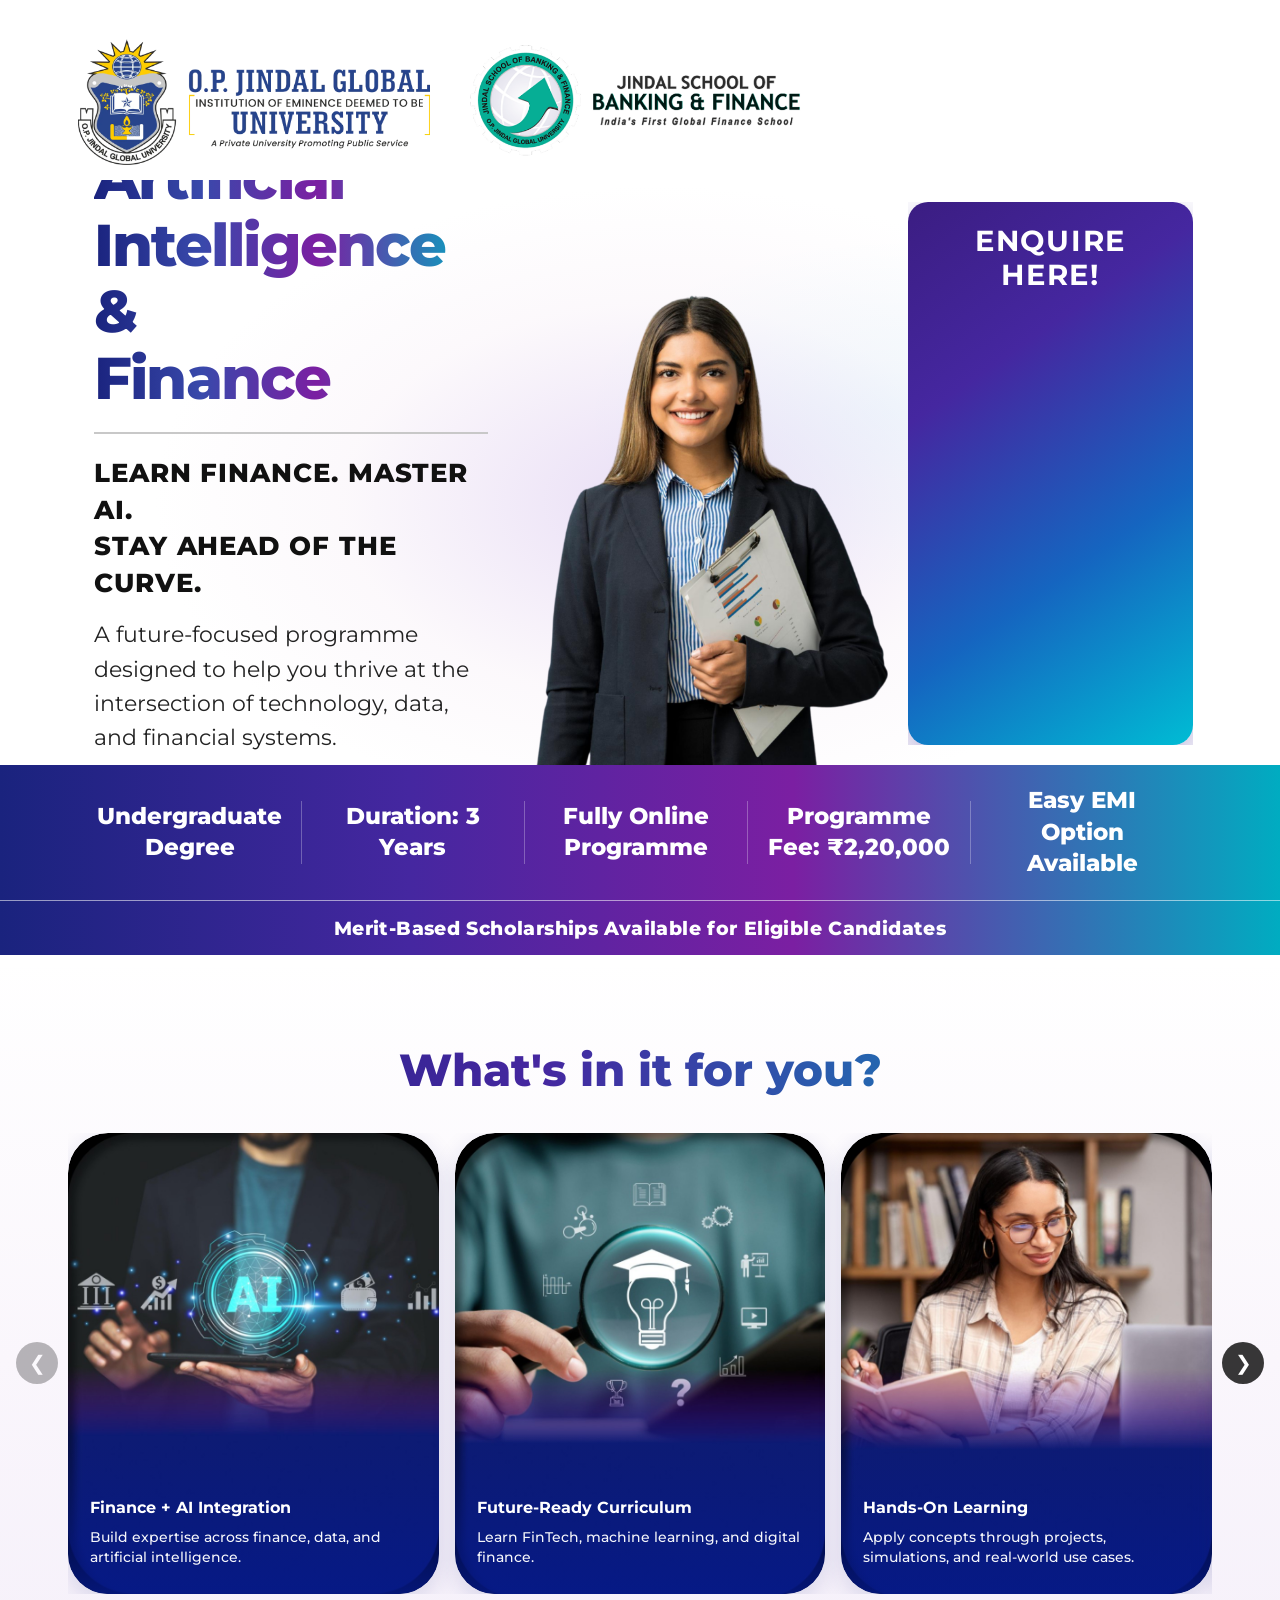
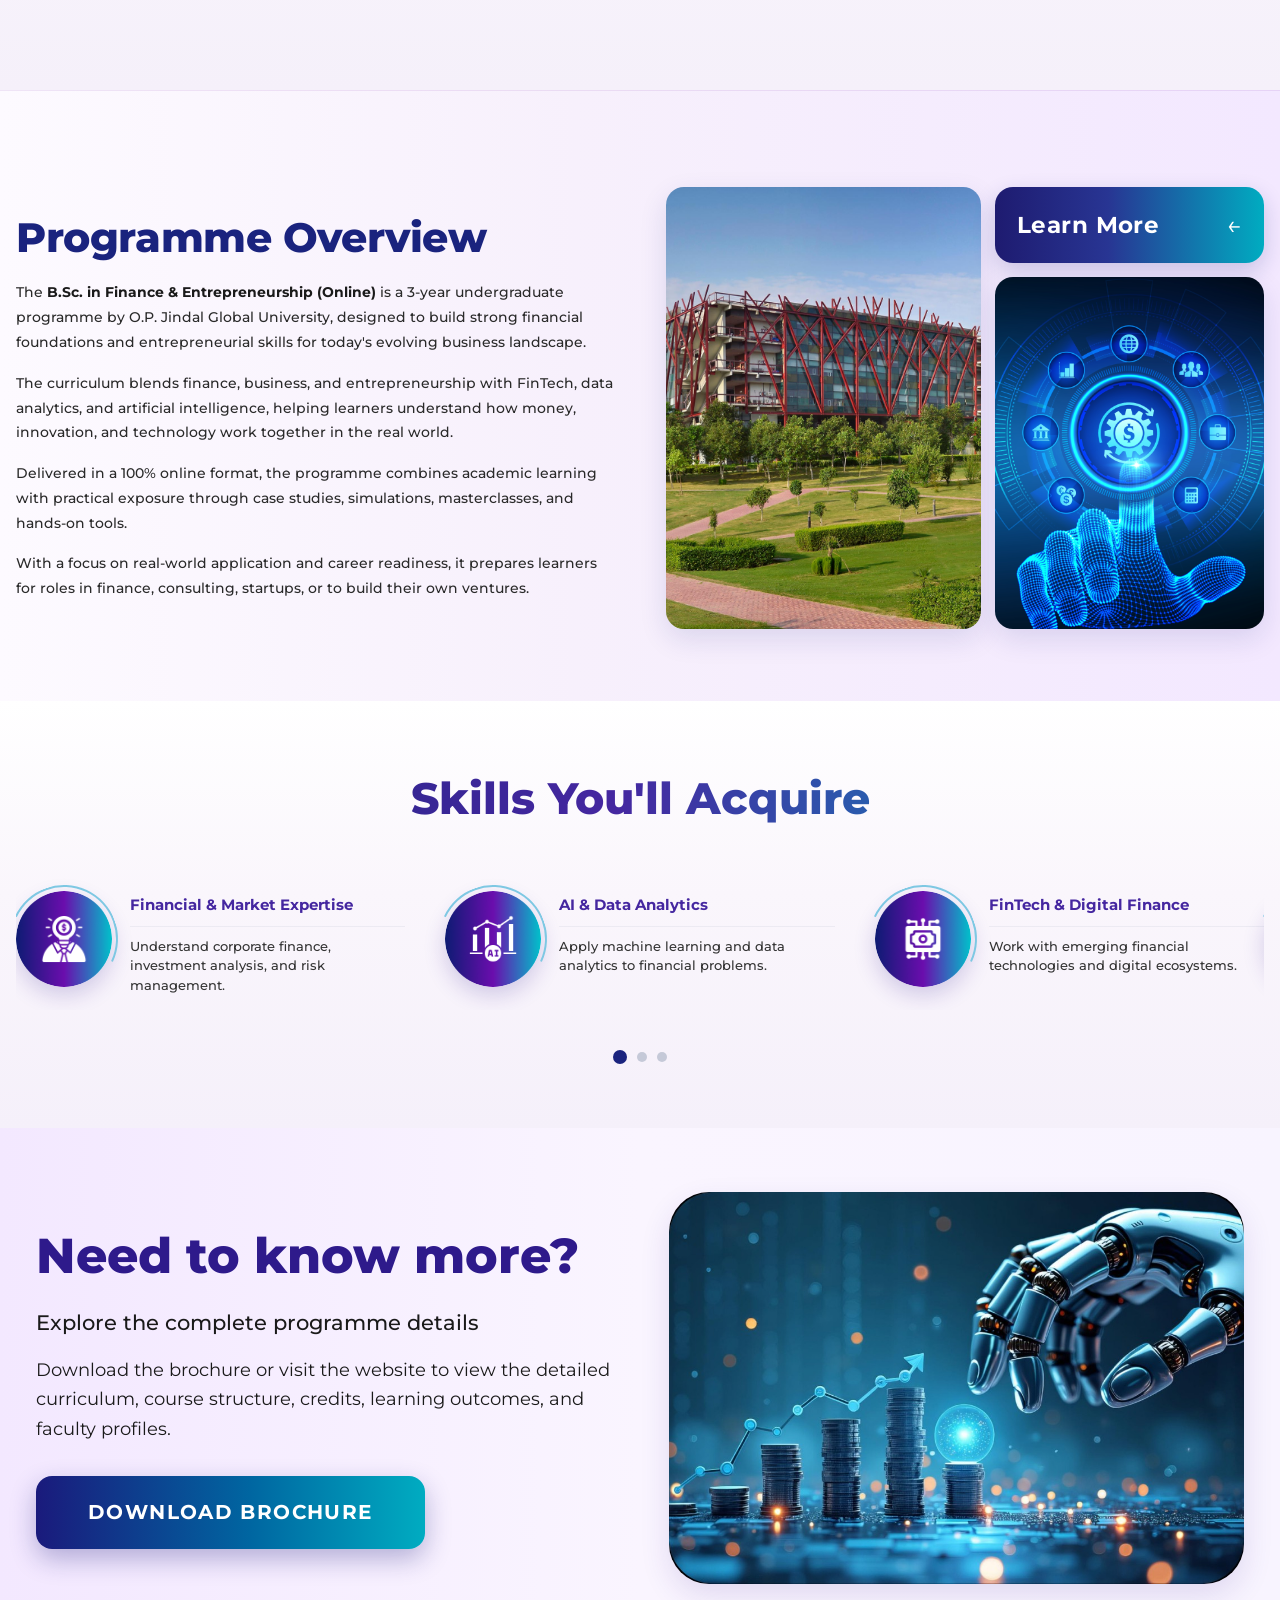
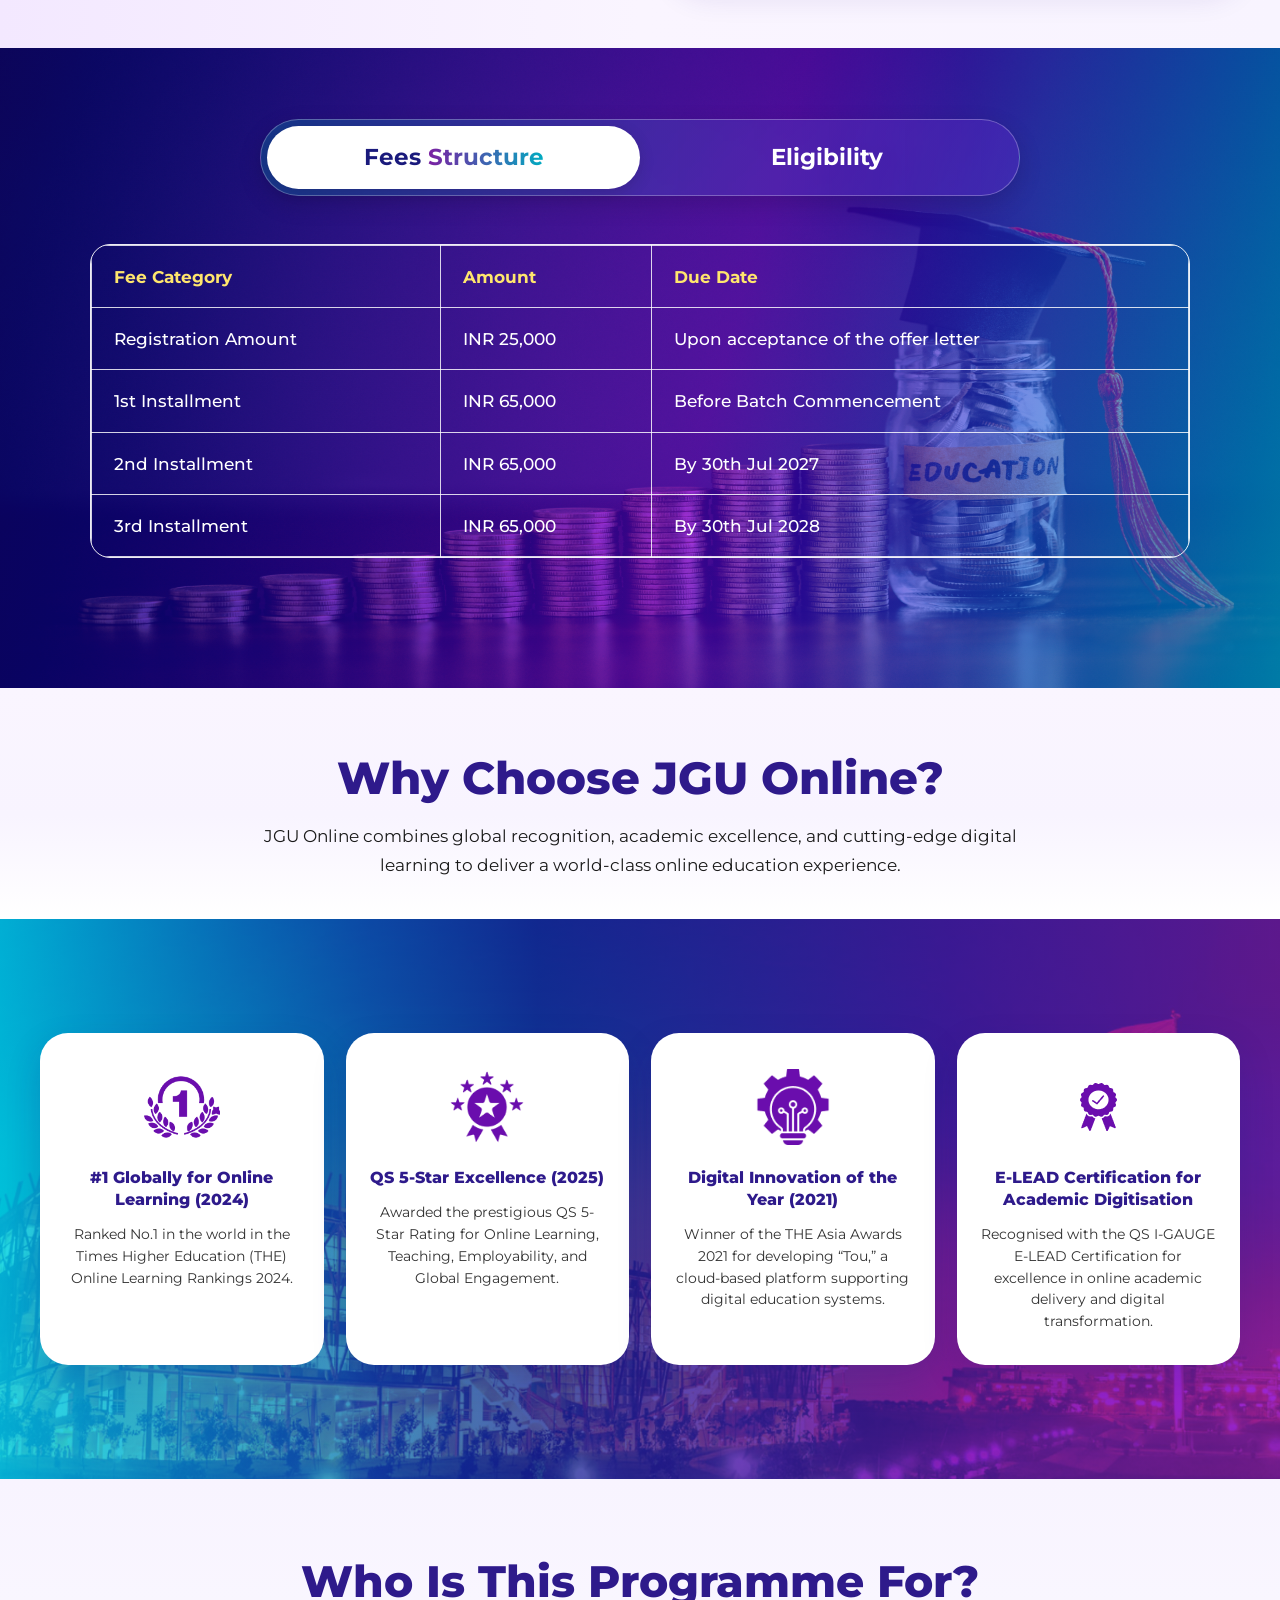
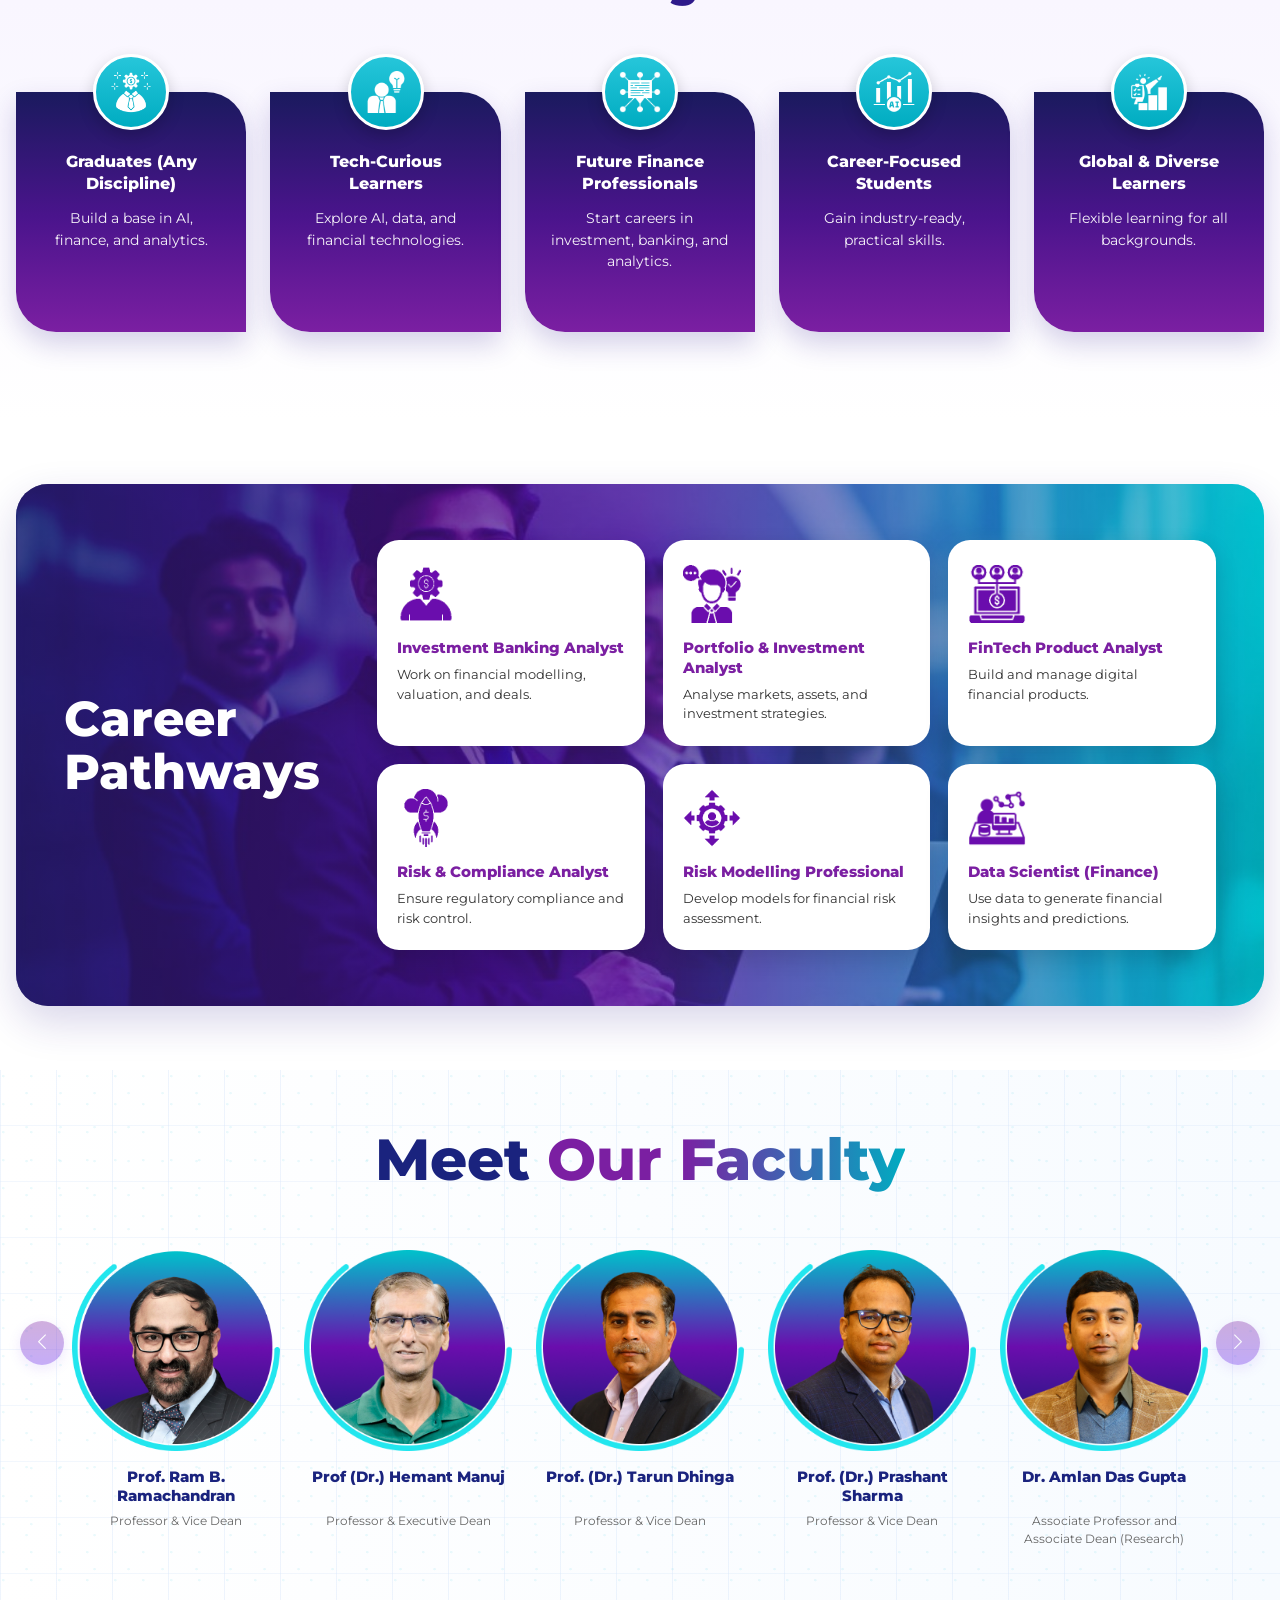
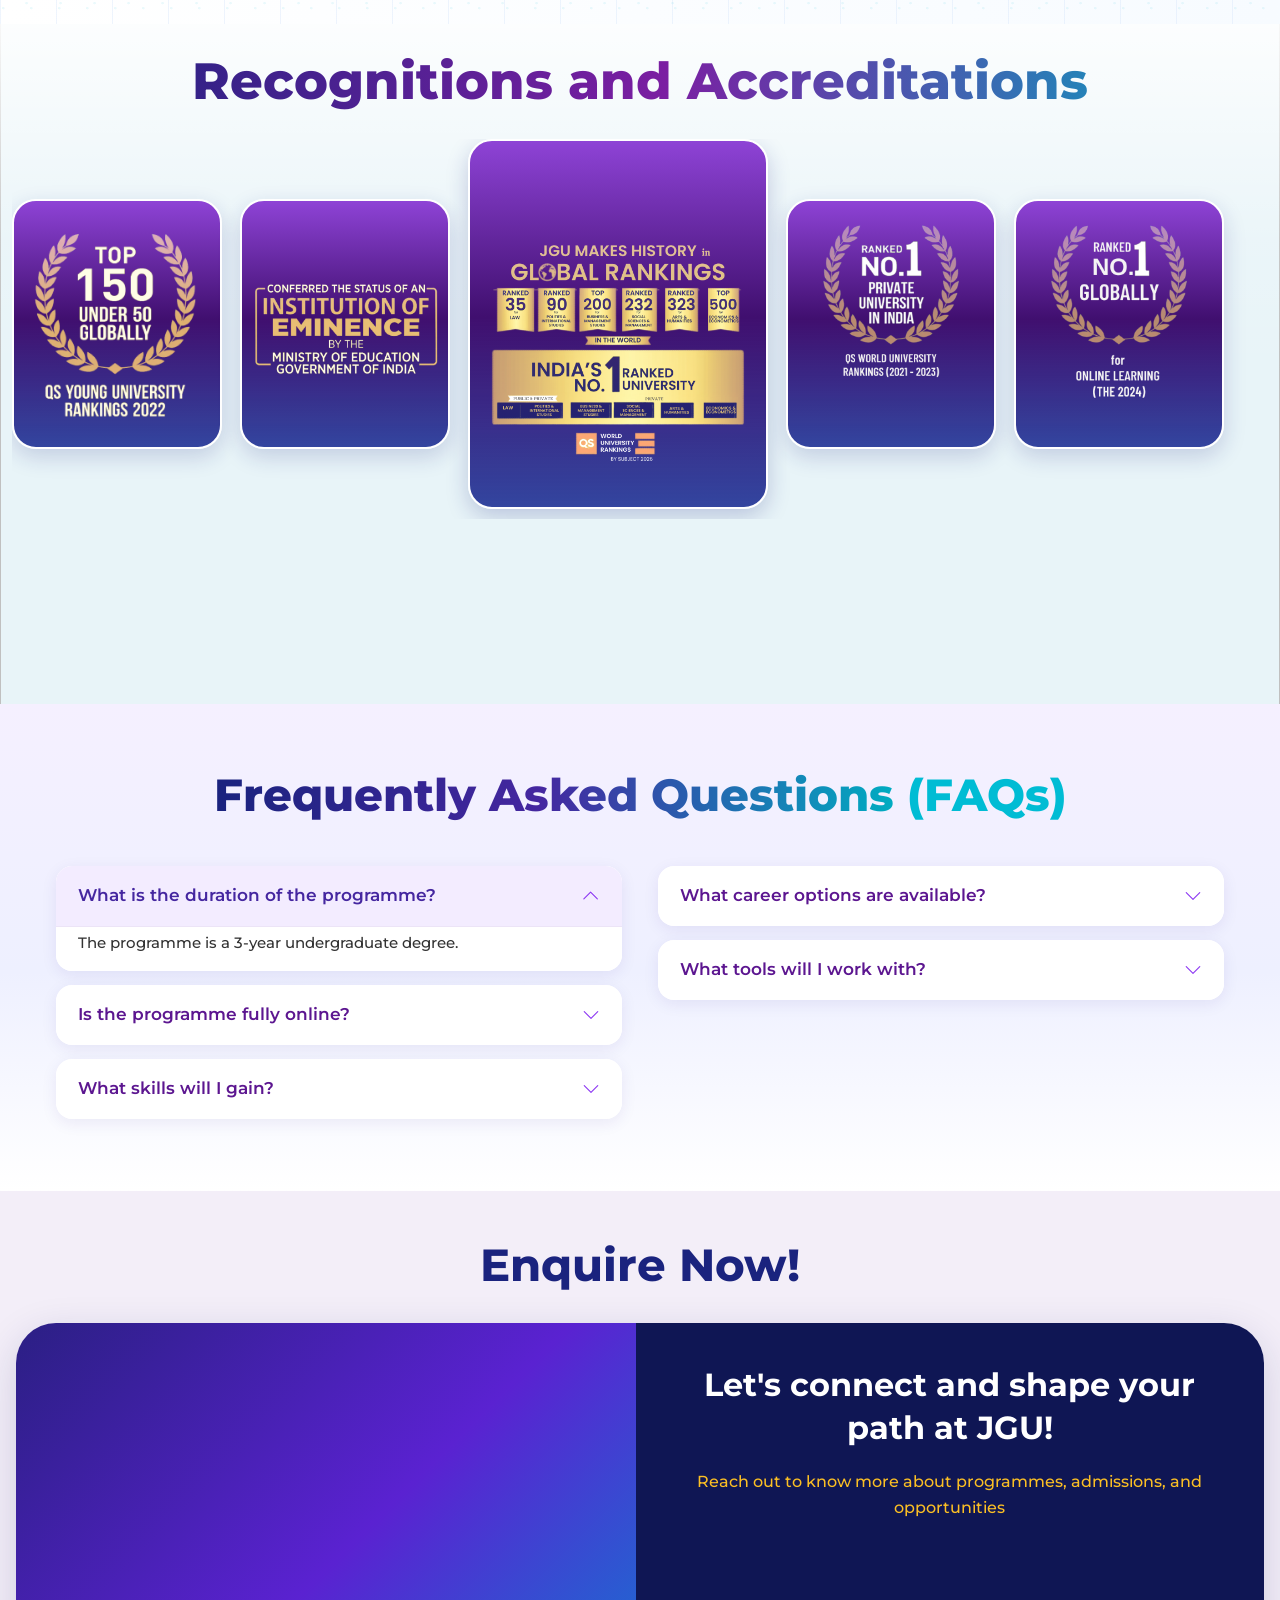
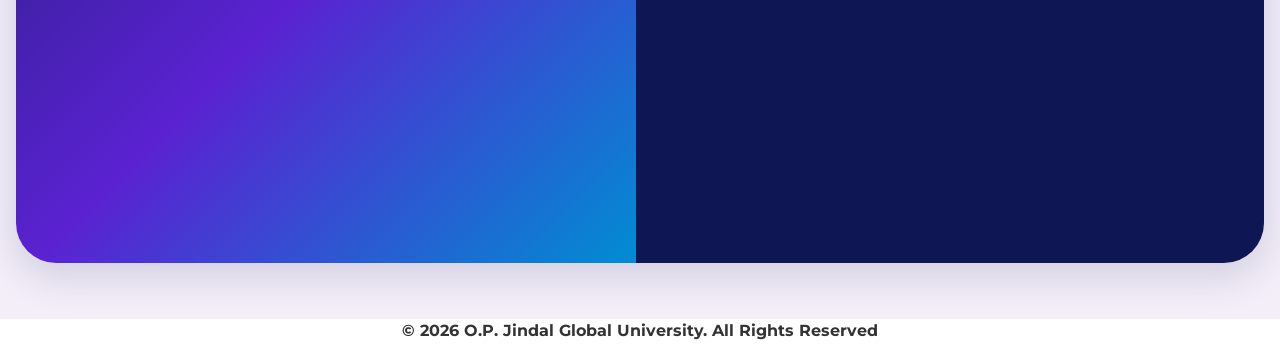
==== commit 426d8d21: "Describe your changes" ====
--- a/index.html
+++ b/index.html
@@ -17,8 +17,8 @@
     <link href="https://fonts.googleapis.com/css2?family=Montserrat:ital,wght@0,100..900;1,100..900&display=swap" rel="stylesheet">
 
     
-        <link rel="stylesheet" href="style.css?v=202607102300">
-        <link rel="stylesheet" href="responsive.css?v=202607101900">
+        <link rel="stylesheet" href="style.css?v=202608121630">
+        <link rel="stylesheet" href="responsive.css?v=202607311430">
 
     <!-- Critical: hero layout; enquiry form scrolls inside card only -->
     <style>
@@ -541,6 +541,11 @@
   </div>
 </section>
 
+<section class="scholarship-bar" aria-label="Scholarship information">
+  <div class="scholarship-bar-line" aria-hidden="true"></div>
+  <p class="scholarship-bar-text">Merit-Based Scholarships Available for Eligible Candidates</p>
+</section>
+
     <section class="features-section section-global">
         <div class="container features-container">
             <h2 class="features-title">What's in it for you?</h2>
@@ -600,6 +605,7 @@
 
                 <button class="features-arrow next" type="button" aria-label="Next feature">&#10095;</button>
             </div>
+            <div class="features-dots" id="featuresDots" role="tablist" aria-label="Feature slides"></div>
         </div>
     </section>
 <section class="programme-overview-section section-global">
@@ -607,18 +613,20 @@
     <div class="programme-overview-inner">
       <div class="programme-overview-content">
         <h2 class="programme-overview-heading">Programme Overview</h2>
-        <p class="programme-overview-text">
-          The <strong>B.Sc. in Finance &amp; Entrepreneurship (Online)</strong> is a 3-year undergraduate programme by O.P. Jindal Global University, designed to build strong financial foundations and entrepreneurial skills for today's evolving business landscape.
-        </p>
-        <p class="programme-overview-text">
-          The curriculum blends finance, business, and entrepreneurship with FinTech, data analytics, and artificial intelligence, helping learners understand how money, innovation, and technology work together in the real world.
-        </p>
-        <p class="programme-overview-text">
-          Delivered in a 100% online format, the programme combines academic learning with practical exposure through case studies, simulations, masterclasses, and hands-on tools.
-        </p>
-        <p class="programme-overview-text">
-          With a focus on real-world application and career readiness, it prepares learners for roles in finance, consulting, startups, or to build their own ventures.
-        </p>
+        <div class="programme-overview-texts">
+          <p class="programme-overview-text">
+            The <strong>B.Sc. in Finance &amp; Entrepreneurship (Online)</strong> is a 3-year undergraduate programme by O.P. Jindal Global University, designed to build strong financial foundations and entrepreneurial skills for today's evolving business landscape.
+          </p>
+          <p class="programme-overview-text">
+            The curriculum blends finance, business, and entrepreneurship with FinTech, data analytics, and artificial intelligence, helping learners understand how money, innovation, and technology work together in the real world.
+          </p>
+          <p class="programme-overview-text">
+            Delivered in a 100% online format, the programme combines academic learning with practical exposure through case studies, simulations, masterclasses, and hands-on tools.
+          </p>
+          <p class="programme-overview-text">
+            With a focus on real-world application and career readiness, it prepares learners for roles in finance, consulting, startups, or to build their own ventures.
+          </p>
+        </div>
       </div>
 
       <div class="programme-overview-media">
@@ -1078,7 +1086,7 @@
   <div class="recognition-container">
     <h2 class="recognition-title">Recognitions and Accreditations</h2>
 
-    <div class="recognition-grid">
+    <div class="recognition-grid" id="recognitionSlider">
       <div class="rec-card rec-card-small">
         <img src="assets/recog-1-qs-top150.png" alt="TOP 150 Under 50 Globally - QS Young University Rankings 2022">
       </div>
@@ -1099,6 +1107,7 @@
         <img src="assets/recog-5-online-learning.png" alt="Ranked No. 1 Globally for Online Learning - THE 2024">
       </div>
     </div>
+    <div class="recognition-dots" id="recognitionDots" role="tablist" aria-label="Recognition slides"></div>
   </div>
 </section>
 <section class="faq-section section-global">
@@ -1248,9 +1257,90 @@
   });
 
   track.addEventListener('scroll', updateFacultyArrows, { passive: true });
-  window.addEventListener('resize', updateFacultyArrows);
+  window.addEventListener('resize', function () {
+    track.scrollTo({ left: Math.round(track.scrollLeft / getScrollAmount()) * getScrollAmount() });
+    updateFacultyArrows();
+  });
   window.addEventListener('load', updateFacultyArrows);
   updateFacultyArrows();
+});
+</script>
+
+<script>
+document.addEventListener('DOMContentLoaded', function () {
+  const viewport = document.getElementById('recognitionSlider');
+  const dotsContainer = document.getElementById('recognitionDots');
+  if (!viewport || !dotsContainer) return;
+
+  const cards = Array.from(viewport.querySelectorAll('.rec-card'));
+  let currentIndex = 0;
+
+  function isMobileRecognition() {
+    return window.matchMedia('(max-width: 767px)').matches;
+  }
+
+  function buildDots() {
+    dotsContainer.innerHTML = '';
+    if (!isMobileRecognition() || cards.length <= 1) {
+      dotsContainer.hidden = true;
+      return;
+    }
+    dotsContainer.hidden = false;
+    cards.forEach(function (_card, i) {
+      var btn = document.createElement('button');
+      btn.type = 'button';
+      btn.className = 'recognition-dot' + (i === currentIndex ? ' active' : '');
+      btn.setAttribute('aria-label', 'Recognition ' + (i + 1));
+      btn.setAttribute('data-index', String(i));
+      btn.addEventListener('click', function () {
+        goTo(parseInt(this.getAttribute('data-index'), 10));
+      });
+      dotsContainer.appendChild(btn);
+    });
+  }
+
+  function updateDots() {
+    dotsContainer.querySelectorAll('.recognition-dot').forEach(function (dot, i) {
+      dot.classList.toggle('active', i === currentIndex);
+    });
+  }
+
+  function goTo(index) {
+    if (!cards.length) return;
+    currentIndex = Math.max(0, Math.min(index, cards.length - 1));
+    var target = cards[currentIndex];
+    viewport.scrollTo({
+      left: target.offsetLeft - viewport.offsetLeft,
+      behavior: 'smooth'
+    });
+    updateDots();
+  }
+
+  function syncFromScroll() {
+    if (!isMobileRecognition()) return;
+    var scrollLeft = viewport.scrollLeft;
+    var closest = 0;
+    var smallest = Infinity;
+    cards.forEach(function (card, index) {
+      var left = card.offsetLeft - viewport.offsetLeft;
+      var diff = Math.abs(left - scrollLeft);
+      if (diff < smallest) {
+        smallest = diff;
+        closest = index;
+      }
+    });
+    currentIndex = closest;
+    updateDots();
+  }
+
+  viewport.addEventListener('scroll', syncFromScroll, { passive: true });
+  window.addEventListener('resize', function () {
+    buildDots();
+    if (isMobileRecognition()) goTo(currentIndex);
+  });
+
+  buildDots();
+  if (isMobileRecognition()) goTo(0);
 });
 </script>
 
@@ -1349,40 +1439,84 @@
   const viewport = document.getElementById('featuresSlider');
   const prevBtn = document.querySelector('.features-arrow.prev');
   const nextBtn = document.querySelector('.features-arrow.next');
+  const dotsContainer = document.getElementById('featuresDots');
 
   if (!viewport || !prevBtn || !nextBtn) return;
 
-  const slides = Array.from(viewport.querySelectorAll('.features-slide'));
-  if (!slides.length) return;
-
   let currentIndex = 0;
 
+  function isMobileFeatures() {
+    return window.matchMedia('(max-width: 767px)').matches;
+  }
+
+  function getTargets() {
+    if (isMobileFeatures()) {
+      return Array.from(viewport.querySelectorAll('.feature-card'));
+    }
+    return Array.from(viewport.querySelectorAll('.features-slide'));
+  }
+
+  function buildDots(count) {
+    if (!dotsContainer) return;
+    dotsContainer.innerHTML = '';
+    if (!isMobileFeatures() || count <= 1) {
+      dotsContainer.hidden = true;
+      return;
+    }
+    dotsContainer.hidden = false;
+    for (var i = 0; i < count; i++) {
+      var btn = document.createElement('button');
+      btn.type = 'button';
+      btn.className = 'features-dot' + (i === currentIndex ? ' active' : '');
+      btn.setAttribute('aria-label', 'Feature ' + (i + 1));
+      btn.setAttribute('data-index', String(i));
+      btn.addEventListener('click', function () {
+        goToSlide(parseInt(this.getAttribute('data-index'), 10));
+      });
+      dotsContainer.appendChild(btn);
+    }
+  }
+
+  function updateDots() {
+    if (!dotsContainer) return;
+    var dots = dotsContainer.querySelectorAll('.features-dot');
+    dots.forEach(function (dot, i) {
+      dot.classList.toggle('active', i === currentIndex);
+    });
+  }
+
   function goToSlide(index) {
-    currentIndex = Math.max(0, Math.min(index, slides.length - 1));
-    const target = slides[currentIndex];
+    var targets = getTargets();
+    if (!targets.length) return;
+
+    currentIndex = Math.max(0, Math.min(index, targets.length - 1));
+    var target = targets[currentIndex];
 
     if (target) {
       viewport.scrollTo({
-        left: target.offsetLeft,
+        left: target.offsetLeft - viewport.offsetLeft,
         behavior: 'smooth'
       });
     }
 
-    updateArrows();
-  }
-
-  function updateArrows() {
+    updateArrows(targets.length);
+    updateDots();
+  }
+
+  function updateArrows(total) {
     prevBtn.disabled = currentIndex <= 0;
-    nextBtn.disabled = currentIndex >= slides.length - 1;
+    nextBtn.disabled = currentIndex >= total - 1;
   }
 
   function syncIndexFromScroll() {
-    const scrollLeft = viewport.scrollLeft;
-    let closestIndex = 0;
-    let smallestDiff = Infinity;
-
-    slides.forEach(function (slide, index) {
-      const diff = Math.abs(slide.offsetLeft - scrollLeft);
+    var targets = getTargets();
+    var scrollLeft = viewport.scrollLeft;
+    var closestIndex = 0;
+    var smallestDiff = Infinity;
+
+    targets.forEach(function (slide, index) {
+      var left = slide.offsetLeft - viewport.offsetLeft;
+      var diff = Math.abs(left - scrollLeft);
       if (diff < smallestDiff) {
         smallestDiff = diff;
         closestIndex = index;
@@ -1390,7 +1524,15 @@
     });
 
     currentIndex = closestIndex;
-    updateArrows();
+    updateArrows(targets.length);
+    updateDots();
+  }
+
+  function refresh() {
+    var targets = getTargets();
+    currentIndex = Math.min(currentIndex, Math.max(0, targets.length - 1));
+    buildDots(targets.length);
+    goToSlide(currentIndex);
   }
 
   prevBtn.addEventListener('click', function () {
@@ -1402,11 +1544,9 @@
   });
 
   viewport.addEventListener('scroll', syncIndexFromScroll, { passive: true });
-  window.addEventListener('resize', function () {
-    goToSlide(currentIndex);
-  });
-
-  goToSlide(0);
+  window.addEventListener('resize', refresh);
+
+  refresh();
 });
 </script>
 
@@ -1529,6 +1669,15 @@
   buttonbgColor: '#4c79dc',
   buttonTextColor: '#FFF'
 });
+</script>
+
+<div class="npf_chatbots" data-w="a8b32b8ab432456a971900791d70c15b" style="display:none;"></div>
+<script type="text/javascript">
+  var s = document.createElement("script");
+  s.type = "text/javascript";
+  s.async = true;
+  s.src = "https://chatbot.in8.nopaperforms.com/en-gb/backend/bots/niaachtbtscpt.js/e815e394ee244cd1a8dc3bebaf8d81bf/a8b32b8ab432456a971900791d70c15b";
+  document.body.appendChild(s);
 </script>
 
  
--- a/style.css
+++ b/style.css
@@ -971,6 +971,40 @@
   white-space: normal;
 }
 
+.scholarship-bar {
+  background: linear-gradient(90deg, #1a237e 0%, #4527a0 32%, #7b1fa2 62%, #00acc1 100%);
+  margin: 0;
+  padding: 0;
+  width: 100%;
+  position: relative;
+  z-index: 5;
+}
+
+.scholarship-bar-line {
+  display: block;
+  width: 100%;
+  height: 1px;
+  background: rgba(255, 255, 255, 0.55);
+}
+
+.scholarship-bar-text {
+  margin: 0;
+  padding: 0.85rem 1.25rem;
+  text-align: center;
+  color: #fff;
+  font-size: clamp(0.95rem, 1.6vw, 1.2rem);
+  font-weight: 800;
+  line-height: 1.4;
+  letter-spacing: 0.02em;
+}
+
+@media screen and (max-width: 767px) {
+  .scholarship-bar-text {
+    padding: 0.75rem 1rem;
+    font-size: 0.88rem;
+  }
+}
+
 /* Wider desktop: widen gutters only. Hero layout is content-driven (no 100svh,
    vh gaps, or transform offsets) so 100%/125%/150% Windows scaling keeps the
    same proportional alignment inside the 1320px hero container. */
--- a/responsive.css
+++ b/responsive.css
@@ -403,12 +403,13 @@
 /* --- Tuition table scroll on narrow screens --- */
 @media screen and (max-width: 575px) {
   .tuition-table-wrap {
-    overflow-x: auto;
-    -webkit-overflow-scrolling: touch;
+    overflow: visible !important;
+    -webkit-overflow-scrolling: auto;
   }
 
   .tuition-table {
-    min-width: 280px;
+    min-width: 0 !important;
+    width: 100%;
   }
 
   .programme-for-grid {
@@ -471,3 +472,478 @@
     max-height: 12rem !important;
   }
 }
+
+/* ==========================================================================
+   Mobile-only section fixes (phones ≤767px) — desktop/tablet unchanged
+   ========================================================================== */
+
+.features-dots,
+.recognition-dots {
+  display: none;
+}
+
+@media screen and (max-width: 767px) {
+  html,
+  body {
+    overflow-x: hidden;
+    max-width: 100%;
+  }
+
+  .section-global {
+    max-width: 100%;
+    overflow-x: hidden;
+  }
+
+  /* ---------- 1. Enquire Now — full-width horizontal band, no overflow ---------- */
+  .enquire-section {
+    padding: 36px 0 44px !important;
+    overflow-x: hidden;
+  }
+
+  .enquire-section .enquire-container {
+    padding-left: 14px;
+    padding-right: 14px;
+    max-width: 100%;
+  }
+
+  .enquire-heading {
+    font-size: clamp(1.55rem, 6vw, 1.85rem) !important;
+    margin-bottom: 1rem !important;
+  }
+
+  .enquire-section .enquire-card {
+    display: flex !important;
+    flex-direction: row !important;
+    flex-wrap: nowrap !important;
+    align-items: stretch !important;
+    border-radius: 22px !important;
+    width: 100% !important;
+    max-width: 100% !important;
+    overflow: hidden !important;
+  }
+
+  .enquire-form-panel {
+    flex: 1 1 58% !important;
+    width: auto !important;
+    min-width: 0 !important;
+    max-width: none !important;
+    padding: 1rem 0.85rem 0.9rem !important;
+    box-sizing: border-box;
+  }
+
+  .enquire-info-panel {
+    flex: 1 1 42% !important;
+    width: auto !important;
+    min-width: 0 !important;
+    max-width: none !important;
+    padding: 1rem 0.85rem !important;
+    align-items: center !important;
+    box-sizing: border-box;
+  }
+
+  .enquire-npf-scroll {
+    max-height: min(360px, 58vh) !important;
+    overflow-x: hidden !important;
+    overflow-y: auto !important;
+  }
+
+  .enquire-form-panel .npf_wgts,
+  .enquire-form-panel .npf_wgts iframe,
+  .enquire-section .npf_wgts,
+  .enquire-section .npf_wgts iframe {
+    width: 100% !important;
+    max-width: 100% !important;
+    min-width: 0 !important;
+    min-height: 280px !important;
+  }
+
+  .enquire-info-panel .info-section h2 {
+    font-size: clamp(0.95rem, 3.6vw, 1.15rem) !important;
+    margin-bottom: 0.55rem !important;
+    line-height: 1.3 !important;
+  }
+
+  .enquire-info-panel .info-text {
+    font-size: clamp(0.72rem, 2.8vw, 0.85rem) !important;
+    line-height: 1.45 !important;
+  }
+
+  /* ---------- 2. What's in it for you — 1 card per swipe ---------- */
+  .features-section {
+    padding: 40px 0 52px !important;
+    overflow: hidden;
+  }
+
+  .features-slider-wrap {
+    padding: 0 40px !important;
+  }
+
+  .features-slider-viewport {
+    display: flex !important;
+    gap: 0 !important;
+    overflow-x: auto !important;
+    scroll-snap-type: x mandatory !important;
+    -webkit-overflow-scrolling: touch;
+    scroll-padding: 0;
+  }
+
+  .features-slide {
+    display: contents !important;
+  }
+
+  .features-section .feature-card {
+    flex: 0 0 100% !important;
+    width: 100% !important;
+    min-width: 100% !important;
+    max-width: 100% !important;
+    height: min(420px, 72vw) !important;
+    scroll-snap-align: start !important;
+    scroll-snap-stop: always !important;
+    box-sizing: border-box;
+  }
+
+  .features-dots {
+    display: flex !important;
+    justify-content: center;
+    align-items: center;
+    gap: 8px;
+    margin-top: 18px;
+  }
+
+  .features-dot {
+    width: 9px;
+    height: 9px;
+    border-radius: 50%;
+    border: none;
+    padding: 0;
+    background: rgba(26, 35, 126, 0.28);
+    cursor: pointer;
+  }
+
+  .features-dot.active {
+    background: #5e17eb;
+    transform: scale(1.15);
+  }
+
+  /* ---------- 3. Recognitions — 1 card + pagination dots ---------- */
+  .recognition-section {
+    min-height: auto !important;
+    padding: 24px 0 36px !important;
+    overflow: hidden;
+  }
+
+  .recognition-container {
+    padding-left: 16px !important;
+    padding-right: 16px !important;
+  }
+
+  .recognition-title {
+    font-size: clamp(1.45rem, 6vw, 1.85rem) !important;
+    margin-bottom: 16px !important;
+  }
+
+  .recognition-grid {
+    display: flex !important;
+    align-items: stretch !important;
+    justify-content: flex-start !important;
+    gap: 0 !important;
+    overflow-x: auto !important;
+    scroll-snap-type: x mandatory !important;
+    scroll-behavior: smooth;
+    -webkit-overflow-scrolling: touch;
+    padding-bottom: 4px !important;
+  }
+
+  .recognition-grid .rec-card,
+  .recognition-grid .rec-card-small,
+  .recognition-grid .rec-card-main {
+    flex: 0 0 100% !important;
+    width: 100% !important;
+    min-width: 100% !important;
+    max-width: 100% !important;
+    height: min(340px, 78vw) !important;
+    scroll-snap-align: start !important;
+    scroll-snap-stop: always !important;
+    box-sizing: border-box;
+    margin: 0 !important;
+  }
+
+  .recognition-dots {
+    display: flex !important;
+    justify-content: center;
+    align-items: center;
+    gap: 8px;
+    margin-top: 16px;
+  }
+
+  .recognition-dot {
+    width: 9px;
+    height: 9px;
+    border-radius: 50%;
+    border: none;
+    padding: 0;
+    background: rgba(26, 35, 126, 0.28);
+    cursor: pointer;
+  }
+
+  .recognition-dot.active {
+    background: #5e17eb;
+    transform: scale(1.15);
+  }
+
+  /* ---------- 4. Fees / Eligibility — no horizontal scroll ---------- */
+  .tuition-panel {
+    padding: 28px 12px 28px !important;
+    min-height: auto !important;
+    width: 100% !important;
+    max-width: 100% !important;
+    box-sizing: border-box;
+    overflow-x: hidden !important;
+  }
+
+  .tuition-content {
+    max-width: 100% !important;
+    width: 100% !important;
+    overflow-x: hidden !important;
+  }
+
+  .tuition-tabs {
+    flex-direction: column !important;
+    max-width: 100% !important;
+    width: 100% !important;
+    border-radius: 20px !important;
+    margin-bottom: 20px !important;
+  }
+
+  .tuition-tab {
+    width: 100% !important;
+    border-radius: 16px !important;
+    font-size: 1rem !important;
+    padding: 12px 14px !important;
+  }
+
+  .tuition-table-wrap {
+    overflow: visible !important;
+    overflow-x: hidden !important;
+    border-radius: 16px !important;
+    width: 100% !important;
+    max-width: 100% !important;
+    border: 1px solid rgba(255, 255, 255, 0.85);
+  }
+
+  .tuition-table {
+    display: block !important;
+    width: 100% !important;
+    min-width: 0 !important;
+    border-collapse: collapse;
+  }
+
+  .tuition-table thead {
+    display: none !important;
+  }
+
+  .tuition-table tbody {
+    display: block !important;
+    width: 100%;
+  }
+
+  .tuition-table tr {
+    display: block !important;
+    width: 100%;
+    padding: 14px 14px 12px;
+    border-bottom: 1px solid rgba(255, 255, 255, 0.55);
+    box-sizing: border-box;
+  }
+
+  .tuition-table tr:last-child {
+    border-bottom: none;
+  }
+
+  .tuition-table td {
+    display: block !important;
+    width: 100% !important;
+    border: none !important;
+    padding: 4px 0 !important;
+    font-size: 0.95rem !important;
+    line-height: 1.4 !important;
+    word-break: break-word;
+  }
+
+  .tuition-table td:first-child {
+    font-weight: 700;
+    color: #ffe66d !important;
+    font-size: 1rem !important;
+    margin-bottom: 2px;
+  }
+
+  .tuition-table td:nth-child(2)::before {
+    content: "Amount: ";
+    font-weight: 600;
+    opacity: 0.9;
+  }
+
+  .tuition-table td:nth-child(3)::before {
+    content: "Due: ";
+    font-weight: 600;
+    opacity: 0.9;
+  }
+
+  .tuition-eligibility-grid {
+    grid-template-columns: 1fr !important;
+    gap: 24px !important;
+    max-width: 100% !important;
+    width: 100% !important;
+  }
+
+  .tuition-eligibility-heading {
+    font-size: 1.35rem !important;
+  }
+
+  .tuition-eligibility-label,
+  .tuition-step-title,
+  .tuition-eligibility-desc,
+  .tuition-step-desc,
+  .tuition-eligibility-intro,
+  .tuition-eligibility-highlight {
+    font-size: 0.95rem !important;
+    word-break: break-word;
+  }
+
+  /* ---------- 5. Faculty — one full-width card ---------- */
+  .faculty-slider-wrap {
+    padding: 0 42px !important;
+  }
+
+  .faculty-track {
+    gap: 0 !important;
+    scroll-snap-type: x mandatory !important;
+  }
+
+  .faculty-member {
+    flex: 0 0 100% !important;
+    width: 100% !important;
+    min-width: 100% !important;
+    max-width: 100% !important;
+    scroll-snap-align: start !important;
+    scroll-snap-stop: always !important;
+    box-sizing: border-box;
+    padding: 0 4px;
+  }
+
+  .faculty-photo-frame {
+    width: min(260px, 78%) !important;
+    max-width: min(260px, 78%) !important;
+  }
+
+  .faculty-photo {
+    max-width: 100% !important;
+  }
+
+  .faculty-arrow {
+    top: 50% !important;
+    transform: translateY(-70%) !important;
+  }
+
+  /* ---------- 6. Programme Overview — heading → images → content → CTA ---------- */
+  .programme-overview-section {
+    padding: 48px 0 40px !important;
+    overflow: hidden;
+  }
+
+  .programme-overview-inner {
+    display: flex !important;
+    flex-direction: column !important;
+    gap: 20px !important;
+  }
+
+  .programme-overview-content,
+  .programme-overview-media,
+  .programme-overview-side {
+    display: contents !important;
+  }
+
+  .programme-overview-heading {
+    order: 1 !important;
+    font-size: clamp(1.55rem, 6.2vw, 1.85rem) !important;
+    margin: 0 0 4px !important;
+  }
+
+  .programme-overview-campus {
+    order: 2 !important;
+    margin: 0 !important;
+  }
+
+  .programme-overview-finance {
+    order: 3 !important;
+    margin: 0 !important;
+  }
+
+  .programme-overview-texts {
+    order: 4 !important;
+  }
+
+  .programme-learn-more-btn {
+    order: 5 !important;
+    min-height: 64px !important;
+    font-size: 1.1rem !important;
+    margin-top: 4px;
+  }
+
+  .programme-overview-campus .programme-overview-img,
+  .programme-overview-finance .programme-overview-img {
+    width: 100% !important;
+    min-height: 0 !important;
+    aspect-ratio: 16 / 10 !important;
+    object-fit: cover;
+  }
+
+  .programme-overview-text {
+    font-size: 0.95rem !important;
+    margin-bottom: 0.85rem !important;
+  }
+
+  .programme-overview-text:last-child {
+    margin-bottom: 0 !important;
+  }
+}
+
+@media screen and (max-width: 480px) {
+  .enquire-section .enquire-card {
+    flex-direction: column !important;
+  }
+
+  .enquire-form-panel,
+  .enquire-info-panel {
+    flex: 1 1 auto !important;
+    width: 100% !important;
+  }
+
+  .enquire-info-panel {
+    order: -1;
+    padding: 1.15rem 1rem !important;
+  }
+
+  .enquire-form-panel {
+    padding: 1.1rem 1rem 1rem !important;
+  }
+
+  .enquire-npf-scroll {
+    max-height: min(420px, 62vh) !important;
+  }
+
+  .features-slider-wrap,
+  .faculty-slider-wrap {
+    padding-left: 36px !important;
+    padding-right: 36px !important;
+  }
+
+  .features-section .feature-card {
+    height: min(380px, 88vw) !important;
+  }
+
+  .recognition-grid .rec-card,
+  .recognition-grid .rec-card-small,
+  .recognition-grid .rec-card-main {
+    height: min(300px, 82vw) !important;
+  }
+}
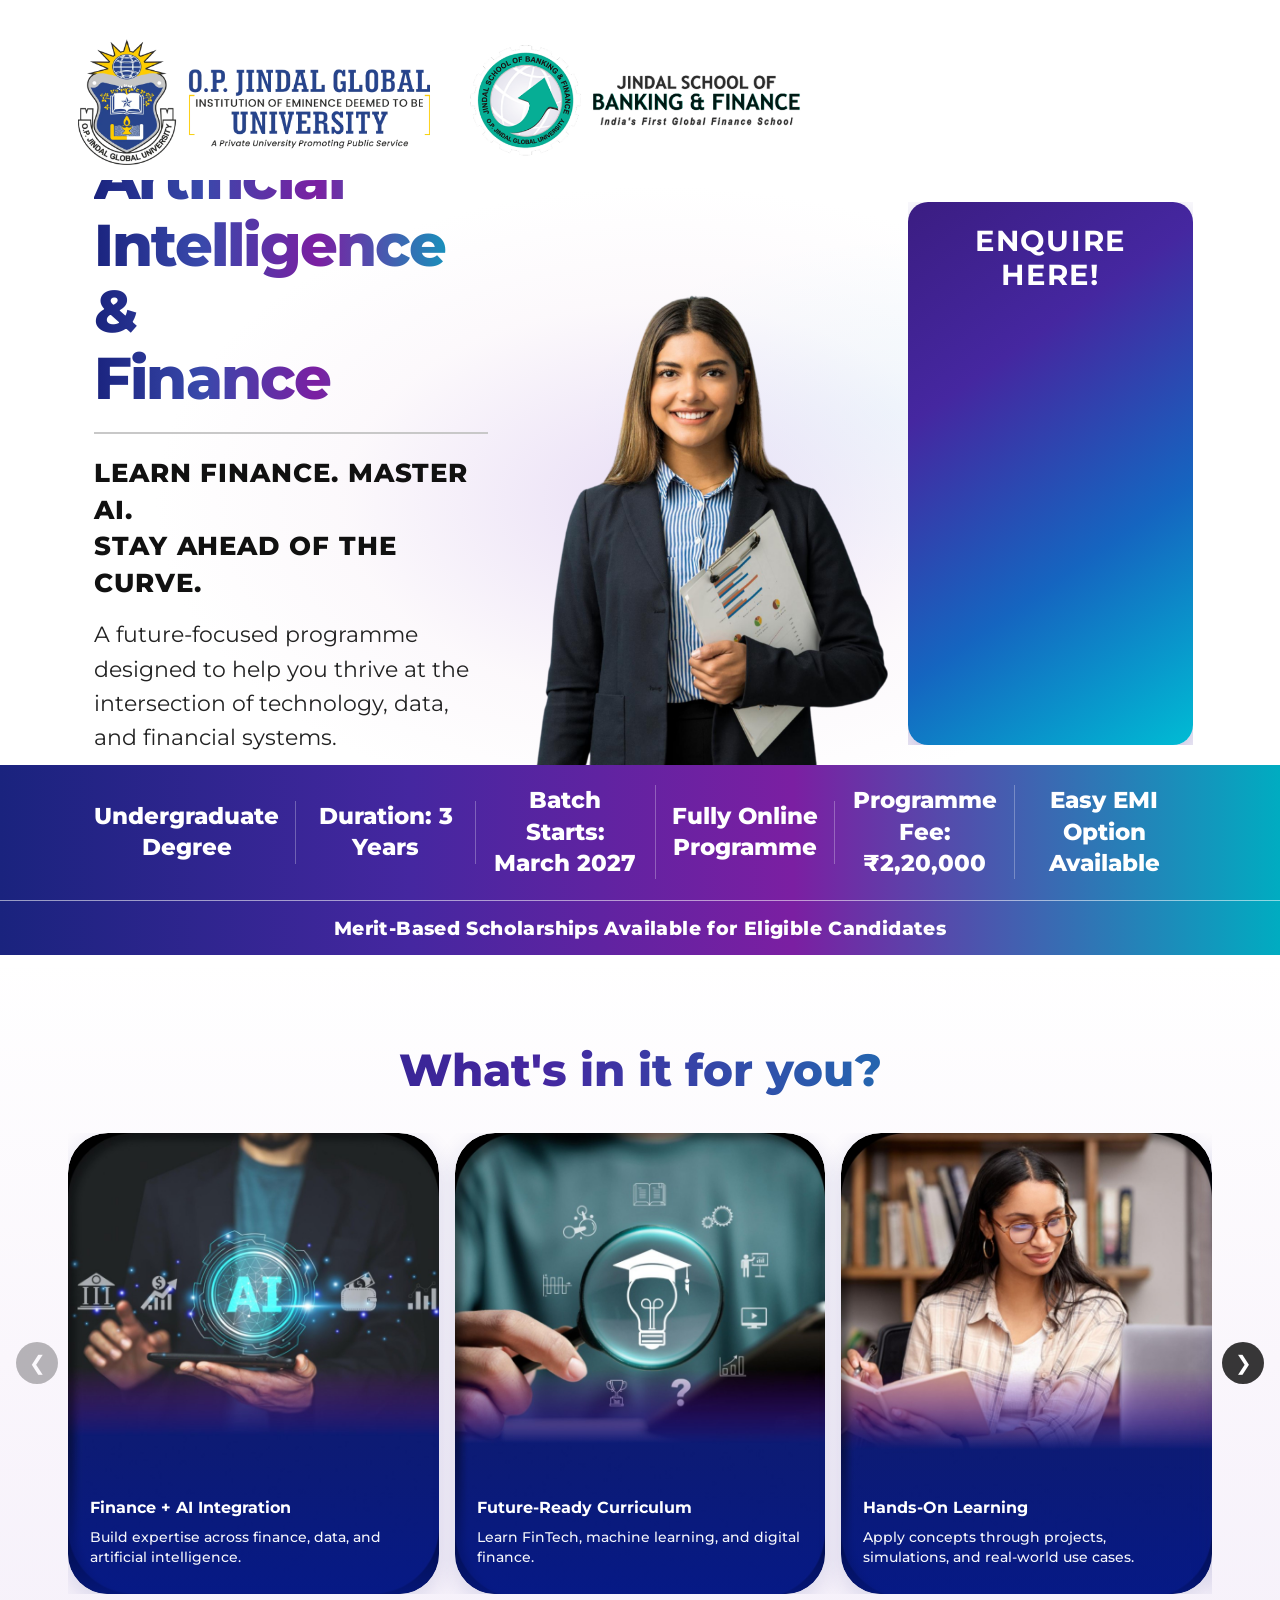
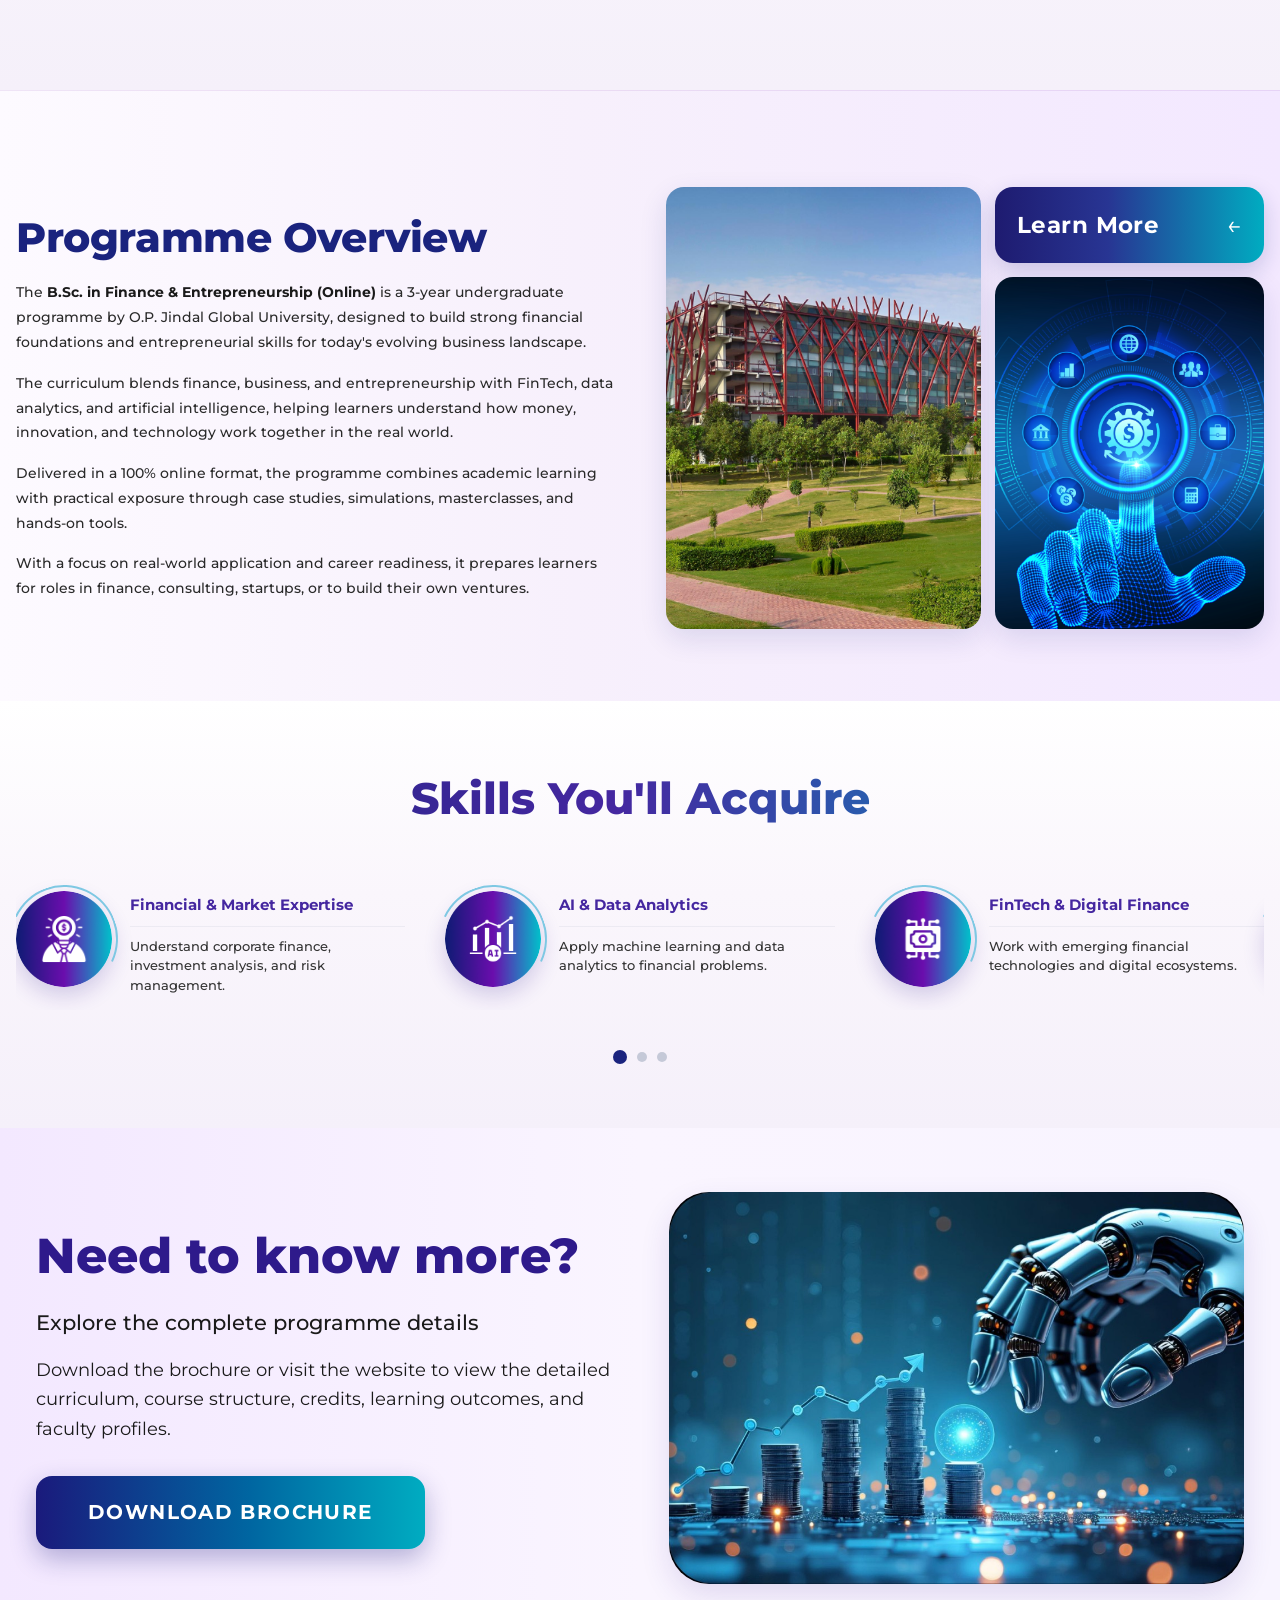
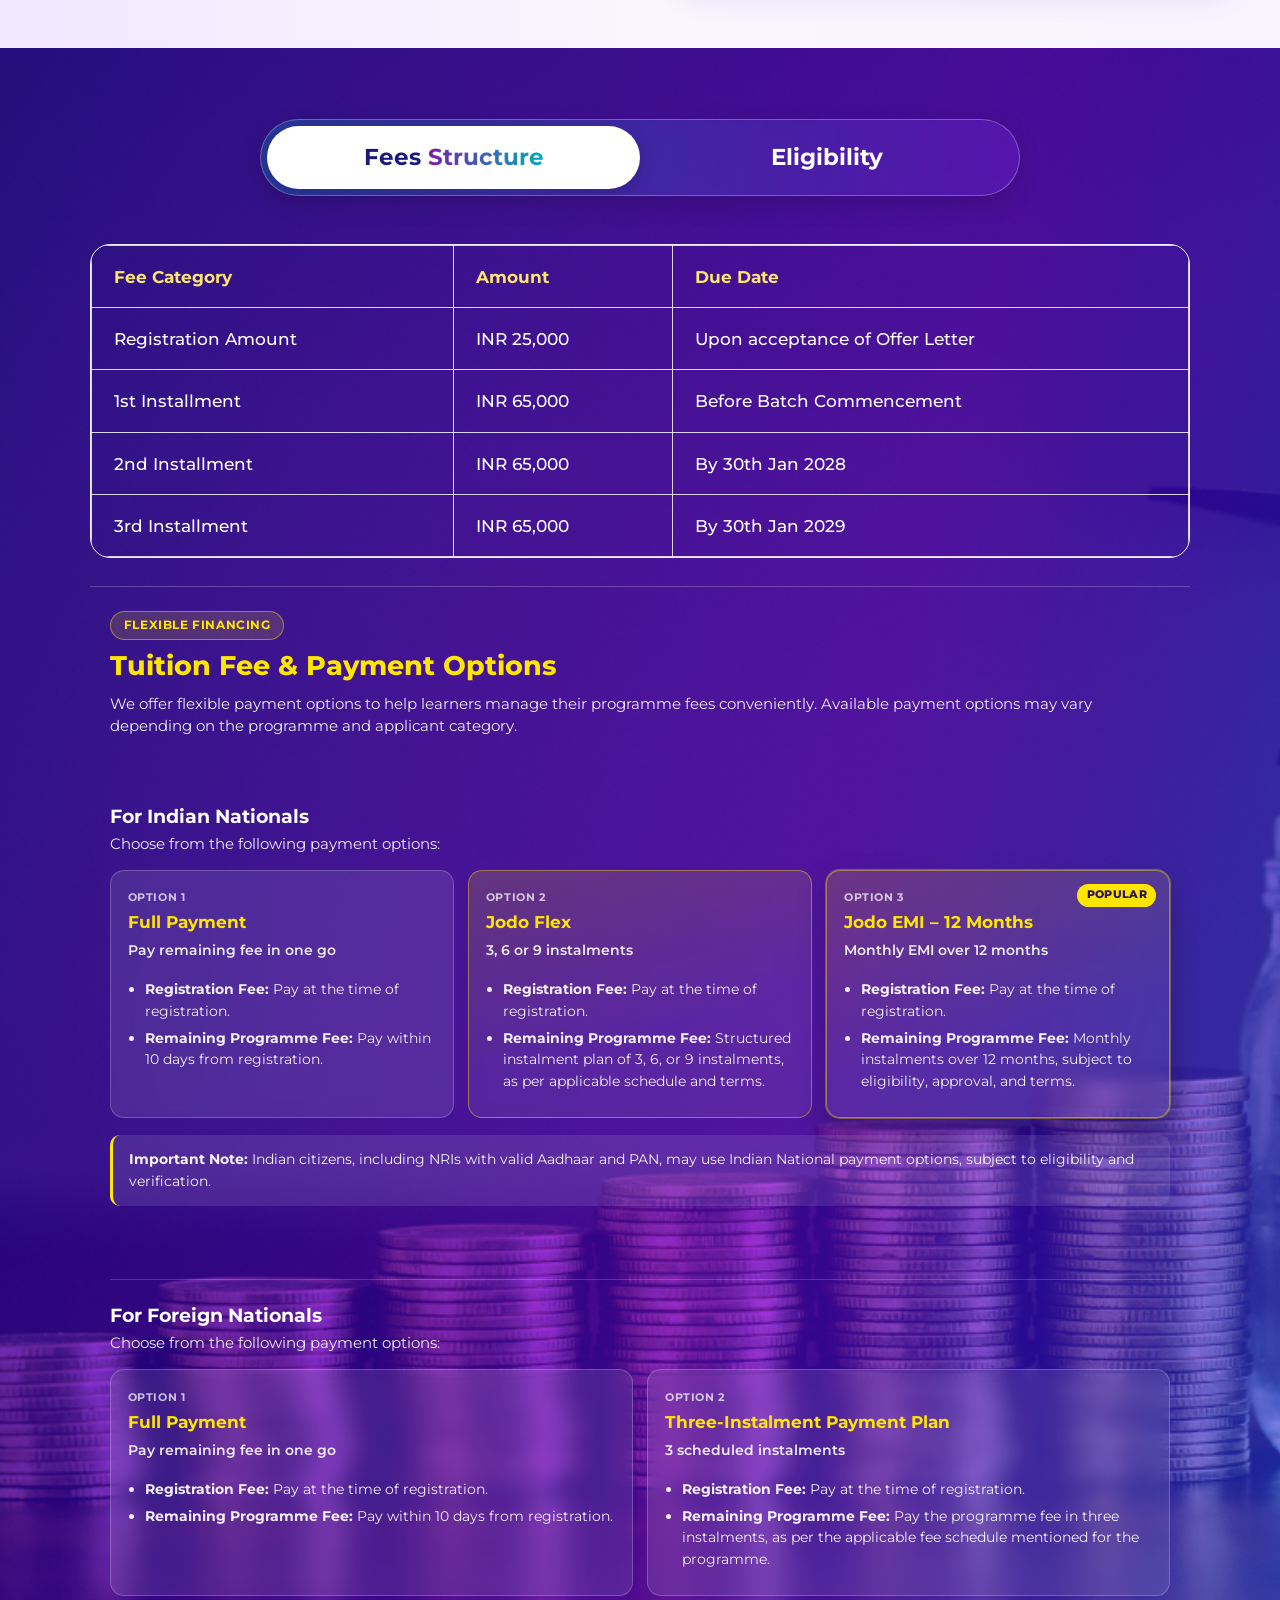
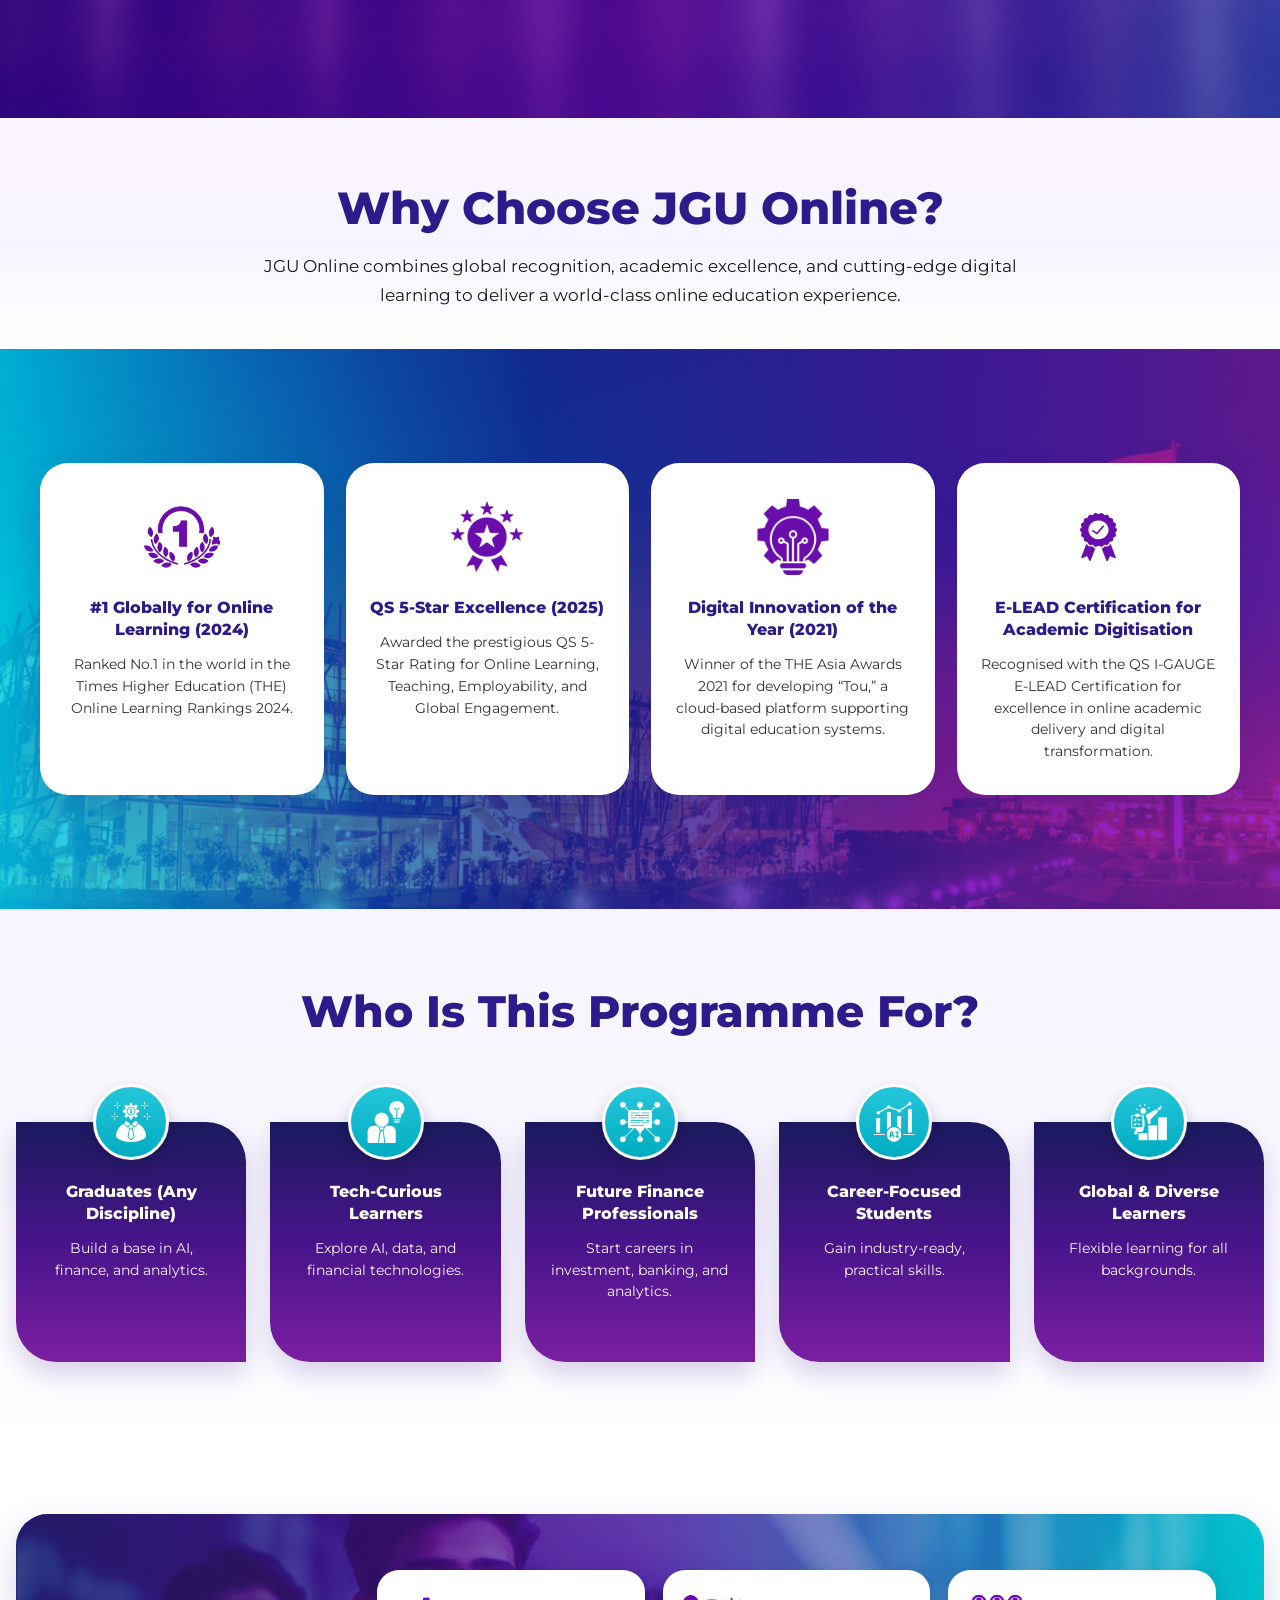
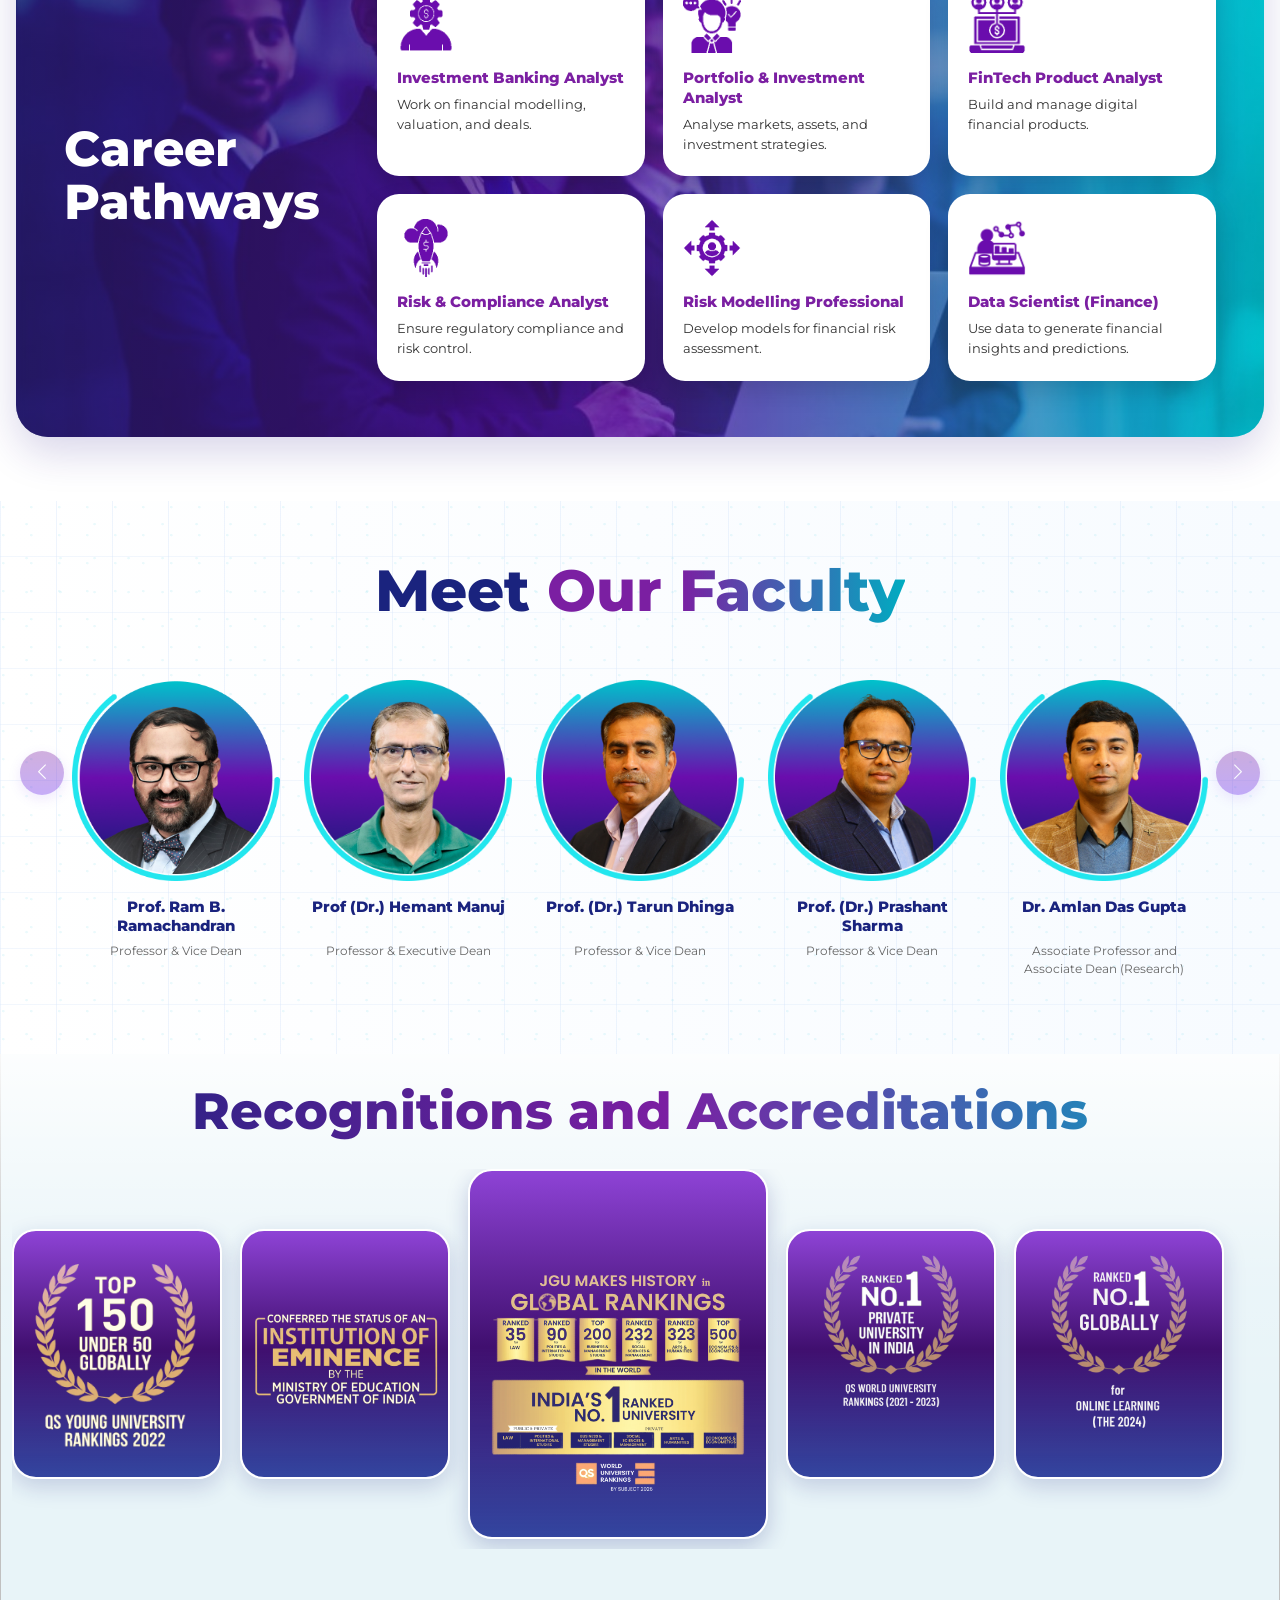
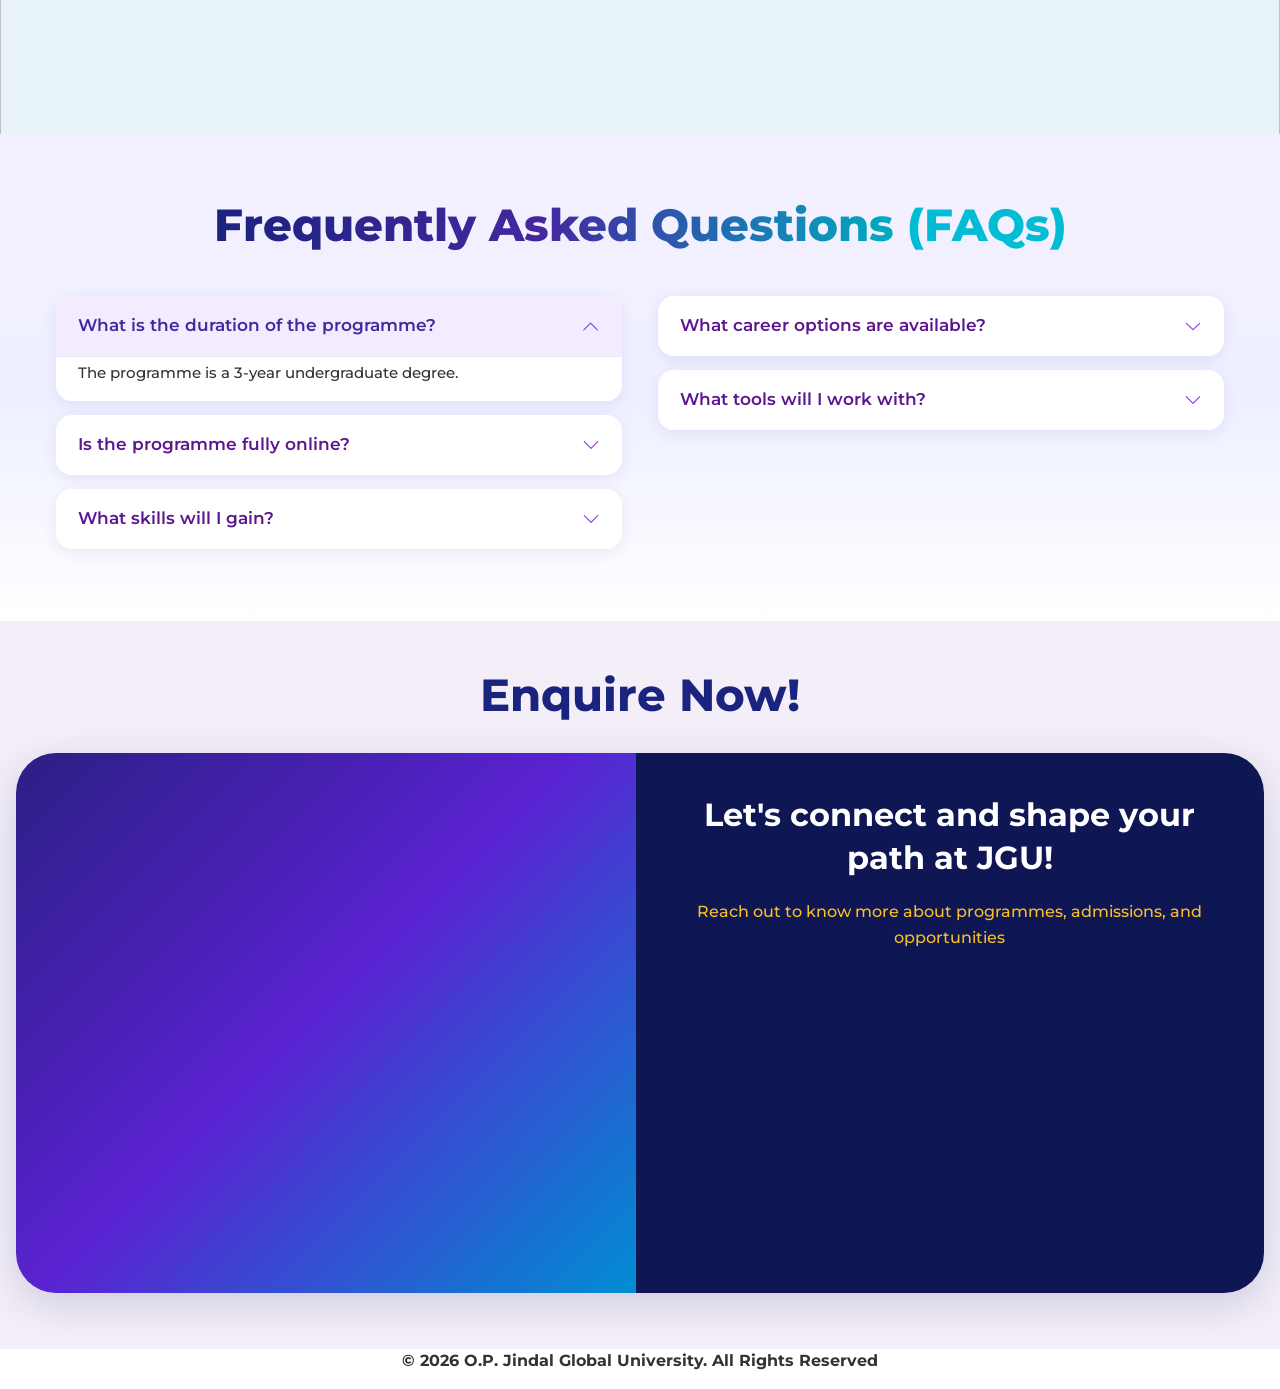
==== commit 9db773cb: "Updated other pages" ====
--- a/index.html
+++ b/index.html
@@ -3,6 +3,30 @@
 <head>
 <meta charset="UTF-8">
     <meta name="viewport" content="width=device-width, initial-scale=1">
+    <!-- Google Tag Manager -->
+    <script>(function(w,d,s,l,i){w[l]=w[l]||[];w[l].push({'gtm.start':
+    new Date().getTime(),event:'gtm.js'});var f=d.getElementsByTagName(s)[0],
+    j=d.createElement(s),dl=l!='dataLayer'?'&l='+l:'';j.async=true;j.src=
+    'https://www.googletagmanager.com/gtm.js?id='+i+dl;f.parentNode.insertBefore(j,f);
+    })(window,document,'script','dataLayer','GTM-N94ZC5LW');</script>
+    <!-- End Google Tag Manager -->
+    <!-- Meta Pixel Code -->
+    <script>
+    !function(f,b,e,v,n,t,s)
+    {if(f.fbq)return;n=f.fbq=function(){n.callMethod?
+    n.callMethod.apply(n,arguments):n.queue.push(arguments)};
+    if(!f._fbq)f._fbq=n;n.push=n;n.loaded=!0;n.version='2.0';
+    n.queue=[];t=b.createElement(e);t.async=!0;
+    t.src=v;s=b.getElementsByTagName(e)[0];
+    s.parentNode.insertBefore(t,s)}(window, document,'script',
+    'https://connect.facebook.net/en_US/fbevents.js');
+    fbq('init', '1243343920376799');
+    fbq('track', 'PageView');
+    </script>
+    <noscript><img height="1" width="1" style="display:none"
+    src="https://www.facebook.com/tr?id=1243343920376799&ev=PageView&noscript=1"
+    /></noscript>
+    <!-- End Meta Pixel Code -->
     <meta http-equiv="Cache-Control" content="no-cache, no-store, must-revalidate">
     <meta http-equiv="Pragma" content="no-cache">
     <meta http-equiv="Expires" content="0">
@@ -464,15 +488,12 @@
         }
       }
     </style>
-
-     
-<script>(function(w,d,s,l,i){w[l]=w[l]||[];w[l].push({'gtm.start': new Date().getTime(),event:'gtm.js'});var f=d.getElementsByTagName(s)[0], j=d.createElement(s),dl=l!='dataLayer'?'&l='+l:'';j.async=true;j.src= 'https://www.googletagmanager.com/gtm.js?id='+i+dl;f.parentNode.insertBefore(j,f); })(window,document,'script','dataLayer','GTM-N94ZC5LW');</script> 
- 
-
- 
-<noscript><iframe src="https://www.googletagmanager.com/ns.html?id=GTM-N94ZC5LW"  height="0" width="0" style="display:none;visibility:hidden"></iframe></noscript> 
 </head>
 <body>
+<!-- Google Tag Manager (noscript) -->
+<noscript><iframe src="https://www.googletagmanager.com/ns.html?id=GTM-N94ZC5LW"
+height="0" width="0" style="display:none;visibility:hidden"></iframe></noscript>
+<!-- End Google Tag Manager (noscript) -->
 <section class="hero-section section-global">
   <div class="container hero-container">
     <div class="hero-header">
@@ -527,6 +548,9 @@
       </div>
       <div class="hero-info-item">
         <strong>Duration: 3 Years</strong>
+      </div>
+      <div class="hero-info-item">
+        <strong>Batch Starts: March 2027</strong>
       </div>
       <div class="hero-info-item">
         <strong>Fully Online Programme</strong>
@@ -799,7 +823,7 @@
               <tr>
                 <td>Registration Amount</td>
                 <td>INR 25,000</td>
-                <td>Upon acceptance of the offer letter</td>
+                <td>Upon acceptance of Offer Letter</td>
               </tr>
               <tr>
                 <td>1st Installment</td>
@@ -809,15 +833,87 @@
               <tr>
                 <td>2nd Installment</td>
                 <td>INR 65,000</td>
-                <td>By 30th Jul 2027</td>
+                <td>By 30th Jan 2028</td>
               </tr>
               <tr>
                 <td>3rd Installment</td>
                 <td>INR 65,000</td>
-                <td>By 30th Jul 2028</td>
+                <td>By 30th Jan 2029</td>
               </tr>
             </tbody>
           </table>
+        </div>
+                        <div class="payment-options-block">
+          <div class="payment-options-header">
+            <p class="payment-options-eyebrow">Flexible Financing</p>
+            <h3 class="payment-options-title">Tuition Fee &amp; Payment Options</h3>
+            <p class="payment-options-intro">We offer flexible payment options to help learners manage their programme fees conveniently. Available payment options may vary depending on the programme and applicant category.</p>
+          </div>
+
+          <section class="payment-audience" aria-labelledby="pay-indian-heading">
+            <div class="payment-audience-head">
+              <h4 class="payment-options-subtitle" id="pay-indian-heading">For Indian Nationals</h4>
+              <p class="payment-options-lead">Choose from the following payment options:</p>
+            </div>
+            <div class="payment-cards">
+              <article class="payment-card">
+                <span class="payment-card-tag">Option 1</span>
+                <h5 class="payment-option-name">Full Payment</h5>
+                <p class="payment-card-highlight">Pay remaining fee in one go</p>
+                <ul>
+                  <li><strong>Registration Fee:</strong> Pay at the time of registration.</li>
+                  <li><strong>Remaining Programme Fee:</strong> Pay within 10 days from registration.</li>
+                </ul>
+              </article>
+              <article class="payment-card payment-card--jodo">
+                <span class="payment-card-tag">Option 2</span>
+                <h5 class="payment-option-name">Jodo Flex</h5>
+                <p class="payment-card-highlight">3, 6 or 9 instalments</p>
+                <ul>
+                  <li><strong>Registration Fee:</strong> Pay at the time of registration.</li>
+                  <li><strong>Remaining Programme Fee:</strong> Structured instalment plan of 3, 6, or 9 instalments, as per applicable schedule and terms.</li>
+                </ul>
+              </article>
+              <article class="payment-card payment-card--jodo payment-card--featured">
+                <span class="payment-card-tag">Option 3</span>
+                <span class="payment-card-badge">Popular</span>
+                <h5 class="payment-option-name">Jodo EMI &ndash; 12 Months</h5>
+                <p class="payment-card-highlight">Monthly EMI over 12 months</p>
+                <ul>
+                  <li><strong>Registration Fee:</strong> Pay at the time of registration.</li>
+                  <li><strong>Remaining Programme Fee:</strong> Monthly instalments over 12 months, subject to eligibility, approval, and terms.</li>
+                </ul>
+              </article>
+            </div>
+            <p class="payment-options-note"><strong>Important Note:</strong> Indian citizens, including NRIs with valid Aadhaar and PAN, may use Indian National payment options, subject to eligibility and verification.</p>
+          </section>
+
+          <section class="payment-audience" aria-labelledby="pay-foreign-heading">
+            <div class="payment-audience-head">
+              <h4 class="payment-options-subtitle" id="pay-foreign-heading">For Foreign Nationals</h4>
+              <p class="payment-options-lead">Choose from the following payment options:</p>
+            </div>
+            <div class="payment-cards payment-cards--two">
+              <article class="payment-card">
+                <span class="payment-card-tag">Option 1</span>
+                <h5 class="payment-option-name">Full Payment</h5>
+                <p class="payment-card-highlight">Pay remaining fee in one go</p>
+                <ul>
+                  <li><strong>Registration Fee:</strong> Pay at the time of registration.</li>
+                  <li><strong>Remaining Programme Fee:</strong> Pay within 10 days from registration.</li>
+                </ul>
+              </article>
+              <article class="payment-card">
+                <span class="payment-card-tag">Option 2</span>
+                <h5 class="payment-option-name">Three-Instalment Payment Plan</h5>
+                <p class="payment-card-highlight">3 scheduled instalments</p>
+                <ul>
+                  <li><strong>Registration Fee:</strong> Pay at the time of registration.</li>
+                  <li><strong>Remaining Programme Fee:</strong> Pay the programme fee in three instalments, as per the applicable fee schedule mentioned for the programme.</li>
+                </ul>
+              </article>
+            </div>
+          </section>
         </div>
       </div>
 
@@ -1681,32 +1777,6 @@
 </script>
 
  
-<script> 
-! function(f, b, e, v, n, t, s) { 
-if (f.fbq) return; 
-n = f.fbq = function() { 
-n.callMethod ? 
-n.callMethod.apply(n, arguments) : n.queue.push(arguments) 
-}; 
-if (!f._fbq) f._fbq = n; 
-n.push = n; 
-n.loaded = !0; 
-n.version = '2.0'; 
-n.queue = []; 
-t = b.createElement(e); 
-t.async = !0; 
-t.src = v; 
-s = b.getElementsByTagName(e)[0]; 
-s.parentNode.insertBefore(t, s) 
-}(window, document, 'script', 
-'https://connect.facebook.net/en_US/fbevents.js'); 
-fbq('init', '1243343920376799'); 
-fbq('track', 'PageView'); 
-</script> 
-
-<noscript> 
-<img height="1" width="1"  src="https://www.facebook.com/tr?id=1243343920376799&ev=PageView  &noscript=1" /> 
-</noscript> 
 <footer class="site-footer">
   <p class="text-center fw-bold">
     &copy; 2026 O.P. Jindal Global University. All Rights Reserved
--- a/style.css
+++ b/style.css
@@ -5797,3 +5797,167 @@
   max-width: 100%;
   height: auto;
 }
+
+/* ===== JODO EMI / Payment Options (same as Criminology) ===== */
+.payment-options-block {
+  width: 100%;
+  max-width: 1100px;
+  margin: 1.75rem auto 0;
+  padding: 1.5rem 1.25rem 1.25rem;
+  color: #fff;
+  text-align: left;
+  border-top: 1px solid rgba(255, 255, 255, 0.22);
+  box-sizing: border-box;
+}
+.payment-options-header { margin-bottom: 1.35rem; }
+.payment-options-eyebrow {
+  display: inline-block;
+  margin: 0 0 0.55rem;
+  padding: 0.3rem 0.8rem;
+  border-radius: 999px;
+  background: rgba(255, 230, 0, 0.14);
+  border: 1px solid rgba(255, 230, 0, 0.45);
+  color: #ffe600;
+  font-size: 0.75rem;
+  font-weight: 700;
+  letter-spacing: 0.05em;
+  text-transform: uppercase;
+  font-family: inherit;
+}
+.payment-options-title {
+  font-size: clamp(1.3rem, 2.2vw, 1.7rem);
+  font-weight: 750;
+  margin: 0 0 0.6rem;
+  color: #ffe600;
+  font-family: inherit;
+  line-height: 1.25;
+}
+.payment-options-intro,
+.payment-options-lead {
+  margin: 0 0 0.75rem;
+  line-height: 1.55;
+  font-size: clamp(0.92rem, 1.15vw, 1.05rem);
+  color: rgba(255, 255, 255, 0.92);
+  font-family: inherit;
+}
+.payment-audience { margin-top: 1.25rem; }
+.payment-audience + .payment-audience {
+  margin-top: 1.75rem;
+  padding-top: 1.5rem;
+  border-top: 1px solid rgba(255, 255, 255, 0.18);
+}
+.payment-audience-head { margin-bottom: 0.9rem; }
+.payment-options-subtitle {
+  font-size: clamp(1.05rem, 1.5vw, 1.25rem);
+  font-weight: 700;
+  margin: 0 0 0.3rem;
+  color: #fff;
+  font-family: inherit;
+}
+.payment-cards {
+  display: grid;
+  grid-template-columns: repeat(3, minmax(0, 1fr));
+  gap: 0.9rem;
+  align-items: stretch;
+}
+.payment-cards--two { grid-template-columns: repeat(2, minmax(0, 1fr)); }
+.payment-card {
+  position: relative;
+  display: flex;
+  flex-direction: column;
+  gap: 0.4rem;
+  padding: 1.15rem 1.05rem 1.2rem;
+  border-radius: 14px;
+  background: rgba(255, 255, 255, 0.1);
+  border: 1px solid rgba(255, 255, 255, 0.22);
+  backdrop-filter: blur(8px);
+  -webkit-backdrop-filter: blur(8px);
+  min-height: 100%;
+  box-sizing: border-box;
+  transition: transform 0.2s ease, border-color 0.2s ease, box-shadow 0.2s ease;
+}
+.payment-card:hover {
+  transform: translateY(-2px);
+  border-color: rgba(255, 230, 0, 0.35);
+  box-shadow: 0 10px 24px rgba(0, 0, 0, 0.22);
+}
+.payment-card--jodo {
+  background: linear-gradient(165deg, rgba(255, 230, 0, 0.16) 0%, rgba(255, 255, 255, 0.08) 62%);
+  border-color: rgba(255, 230, 0, 0.42);
+}
+.payment-card--featured {
+  box-shadow: 0 0 0 1px rgba(255, 230, 0, 0.35), 0 12px 28px rgba(0, 0, 0, 0.25);
+}
+.payment-card-tag {
+  display: inline-block;
+  width: fit-content;
+  font-size: 0.7rem;
+  font-weight: 700;
+  letter-spacing: 0.05em;
+  text-transform: uppercase;
+  color: rgba(255, 255, 255, 0.72);
+  font-family: inherit;
+}
+.payment-card-badge {
+  position: absolute;
+  top: 0.8rem;
+  right: 0.8rem;
+  padding: 0.22rem 0.58rem;
+  border-radius: 999px;
+  background: #ffe600;
+  color: #2a1460;
+  font-size: 0.66rem;
+  font-weight: 800;
+  letter-spacing: 0.03em;
+  text-transform: uppercase;
+  font-family: inherit;
+}
+.payment-option-name {
+  font-size: clamp(1rem, 1.3vw, 1.12rem);
+  font-weight: 700;
+  margin: 0;
+  color: #ffe600;
+  font-family: inherit;
+  line-height: 1.3;
+  padding-right: 3.5rem;
+}
+.payment-card-highlight {
+  margin: 0;
+  font-size: 0.88rem;
+  font-weight: 600;
+  color: rgba(255, 255, 255, 0.9);
+  font-family: inherit;
+}
+.payment-card ul {
+  margin: 0.4rem 0 0;
+  padding-left: 1.05rem;
+}
+.payment-card li {
+  margin: 0.32rem 0;
+  line-height: 1.5;
+  font-size: 0.9rem;
+  color: rgba(255, 255, 255, 0.92);
+  font-family: inherit;
+}
+.payment-options-note {
+  margin: 1.1rem 0 0;
+  padding: 0.85rem 1rem;
+  border-radius: 10px;
+  background: rgba(255, 255, 255, 0.1);
+  border-left: 3px solid #ffe600;
+  line-height: 1.55;
+  font-size: clamp(0.88rem, 1.1vw, 1rem);
+  color: rgba(255, 255, 255, 0.95);
+  font-family: inherit;
+}
+.payment-options-note a {
+  color: #ffe600;
+  font-weight: 700;
+  text-decoration: underline;
+}
+@media (max-width: 991px) {
+  .payment-cards,
+  .payment-cards--two { grid-template-columns: 1fr; }
+  .payment-options-block { padding-left: 0.75rem; padding-right: 0.75rem; }
+  .payment-option-name { padding-right: 4rem; }
+}
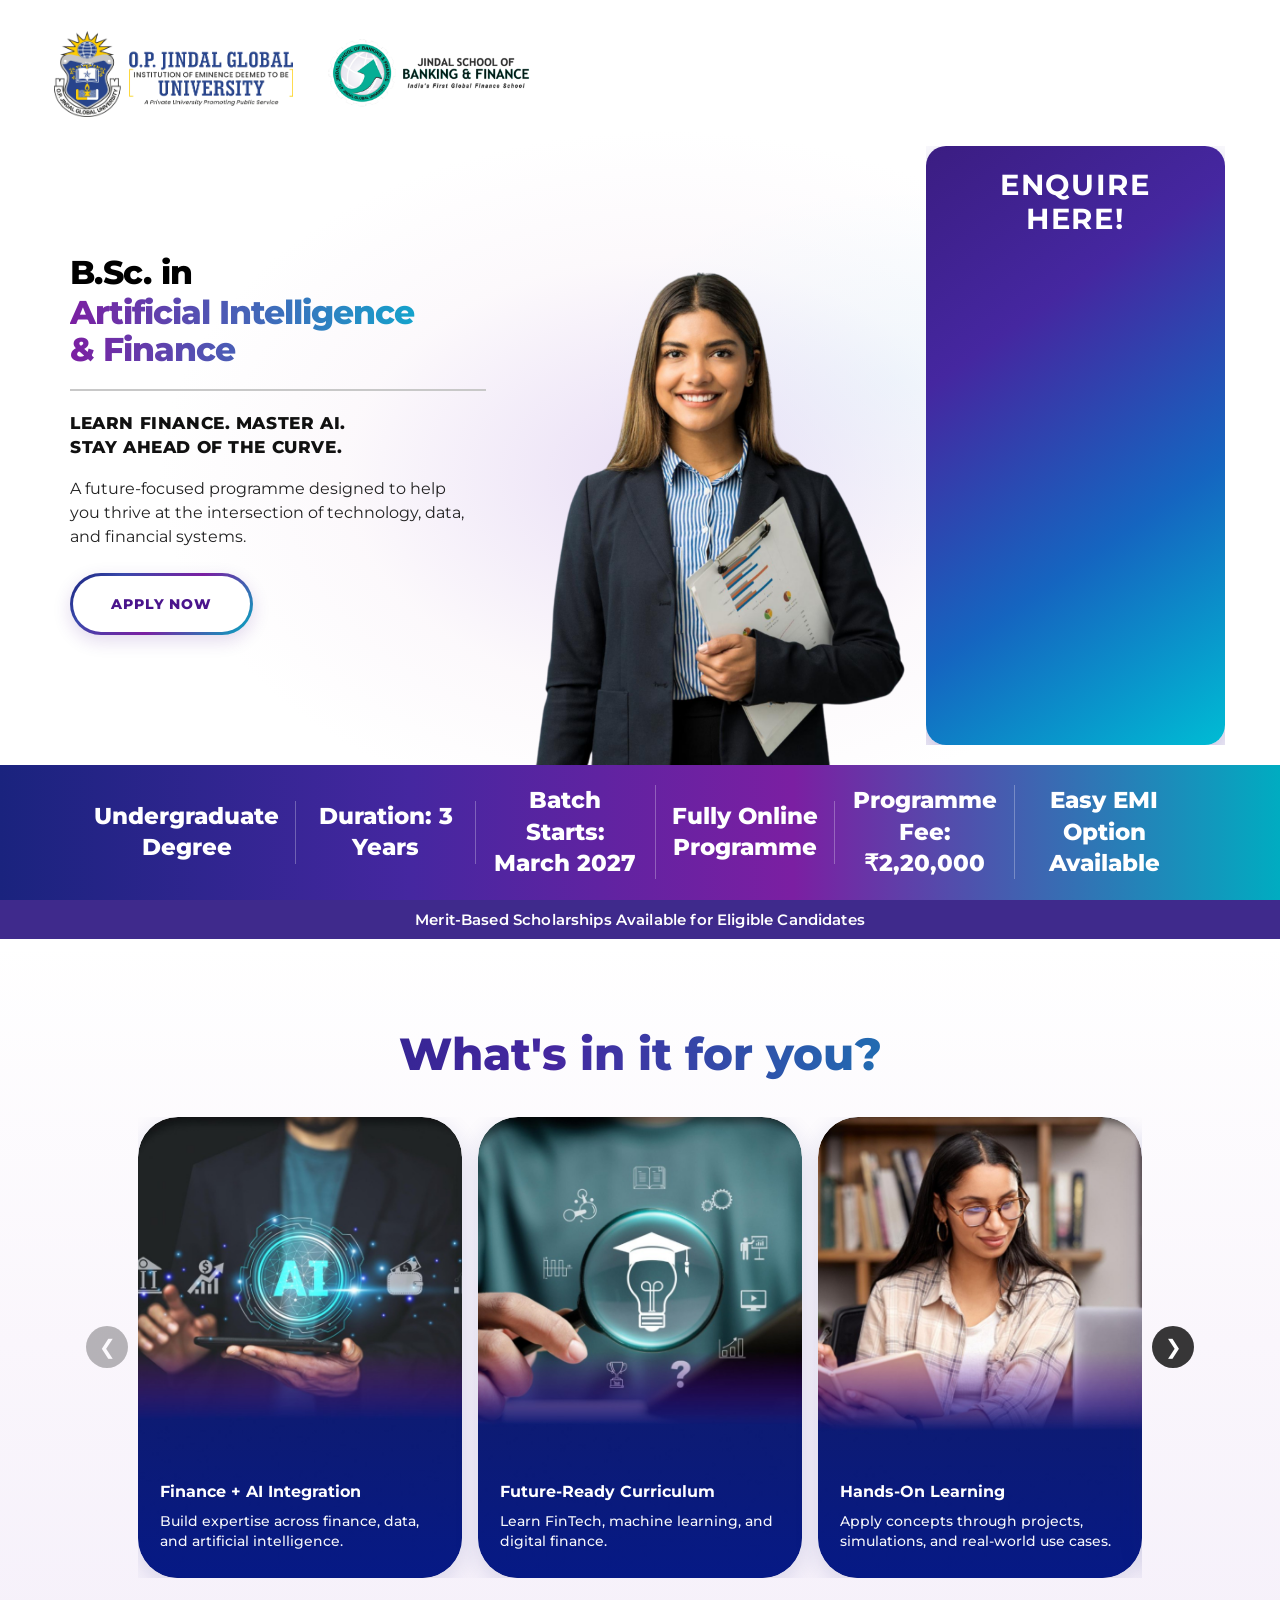
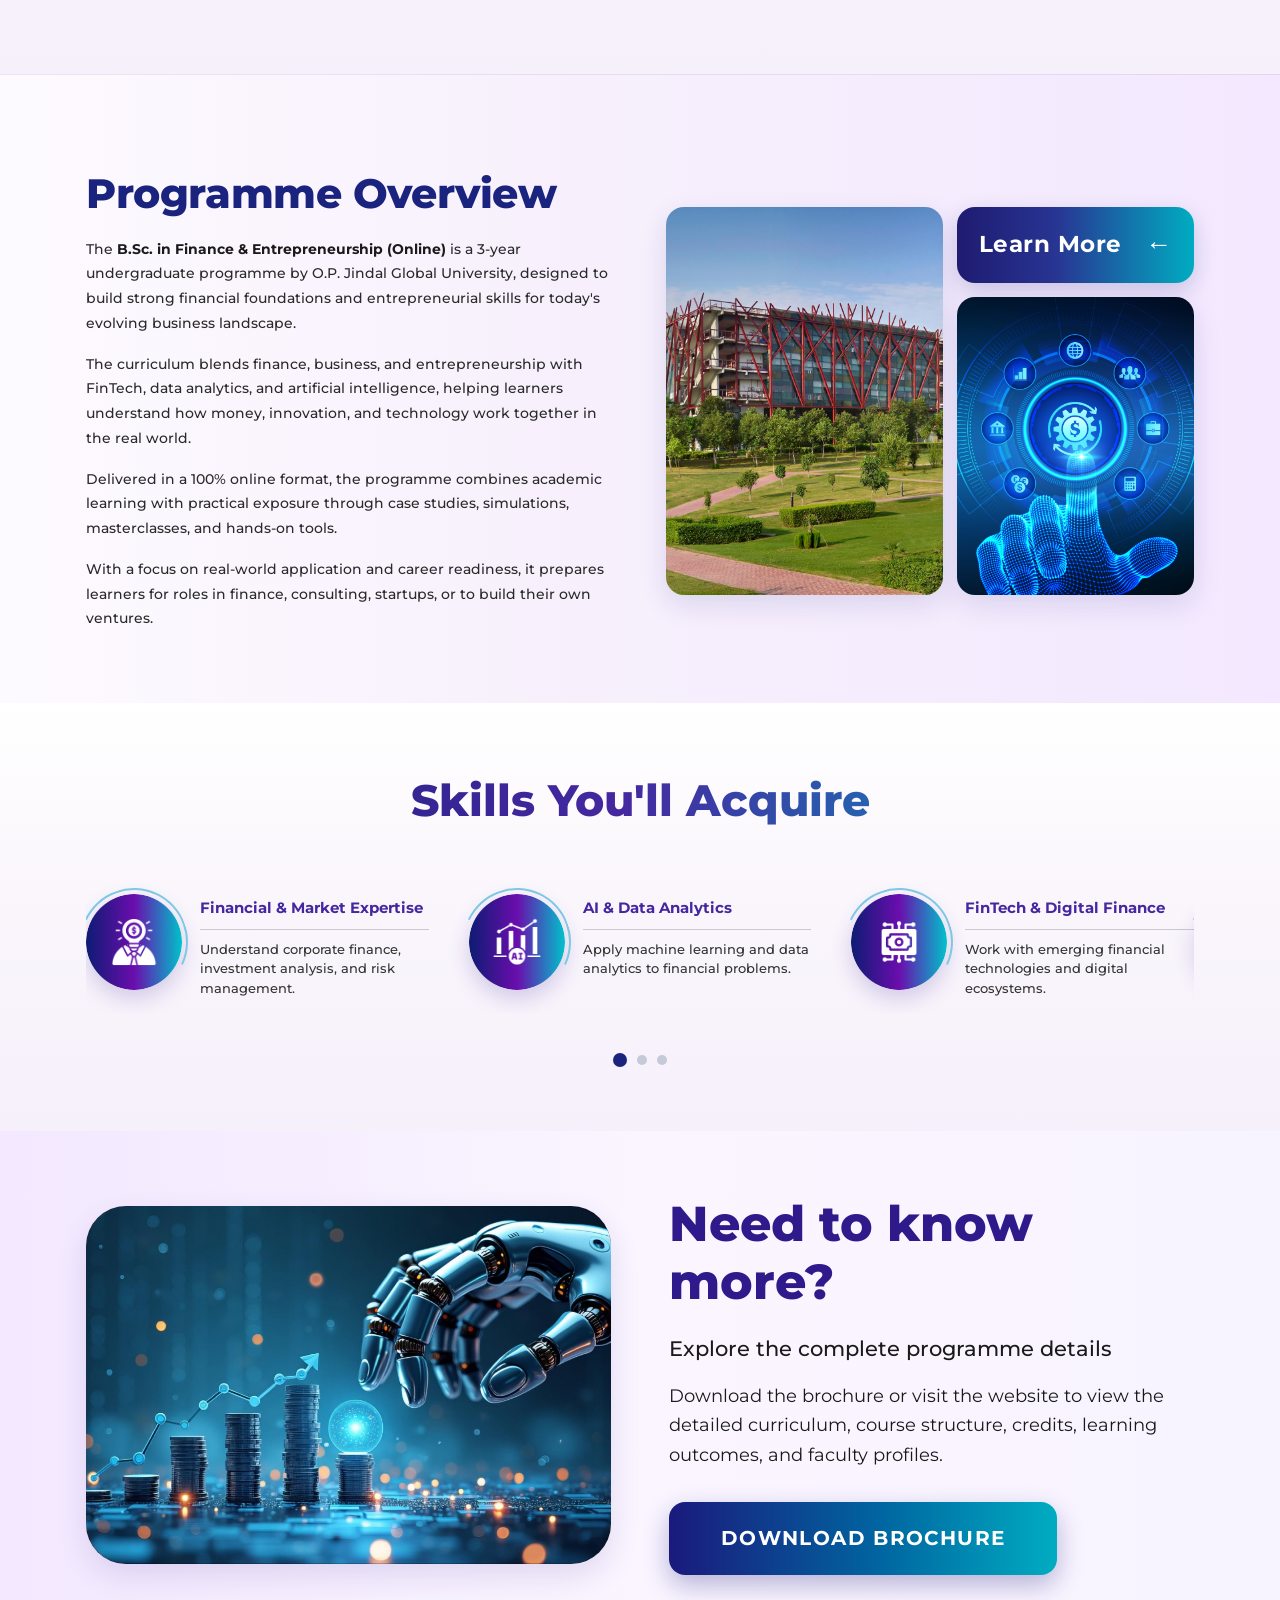
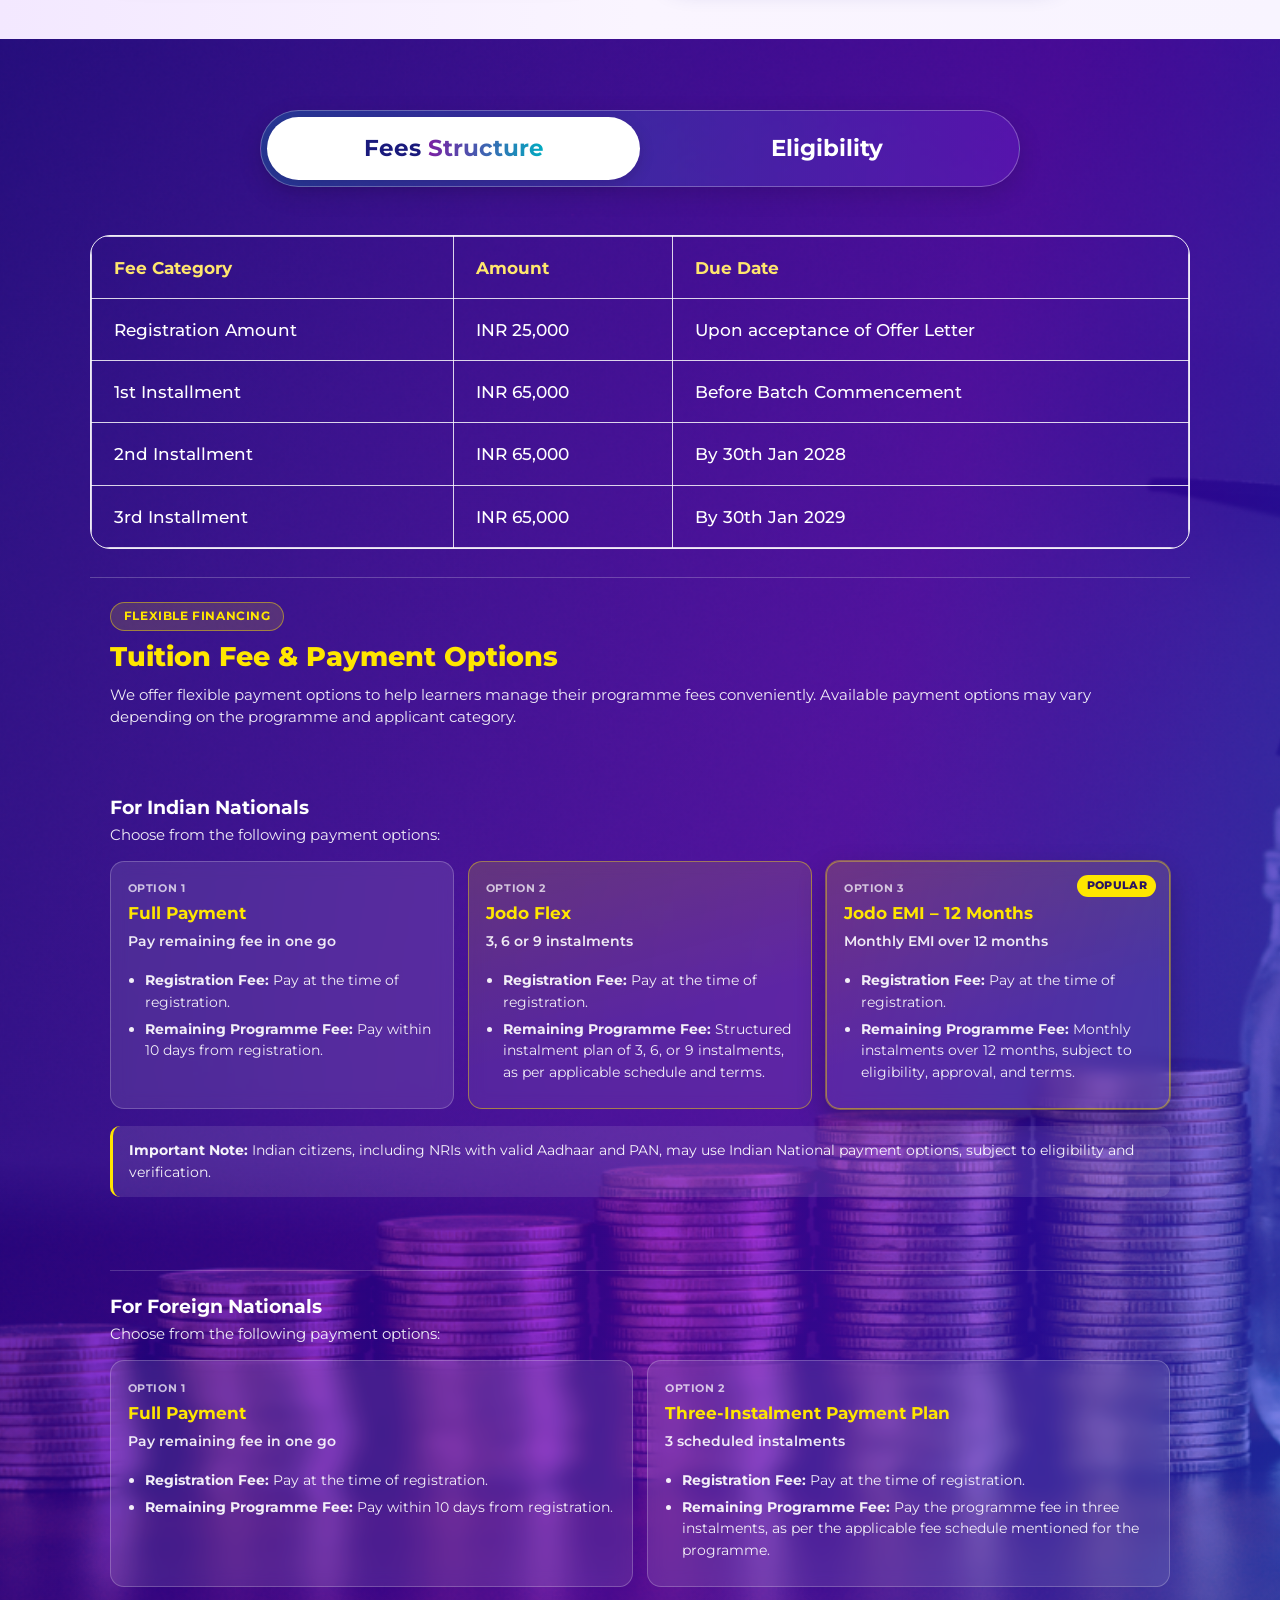
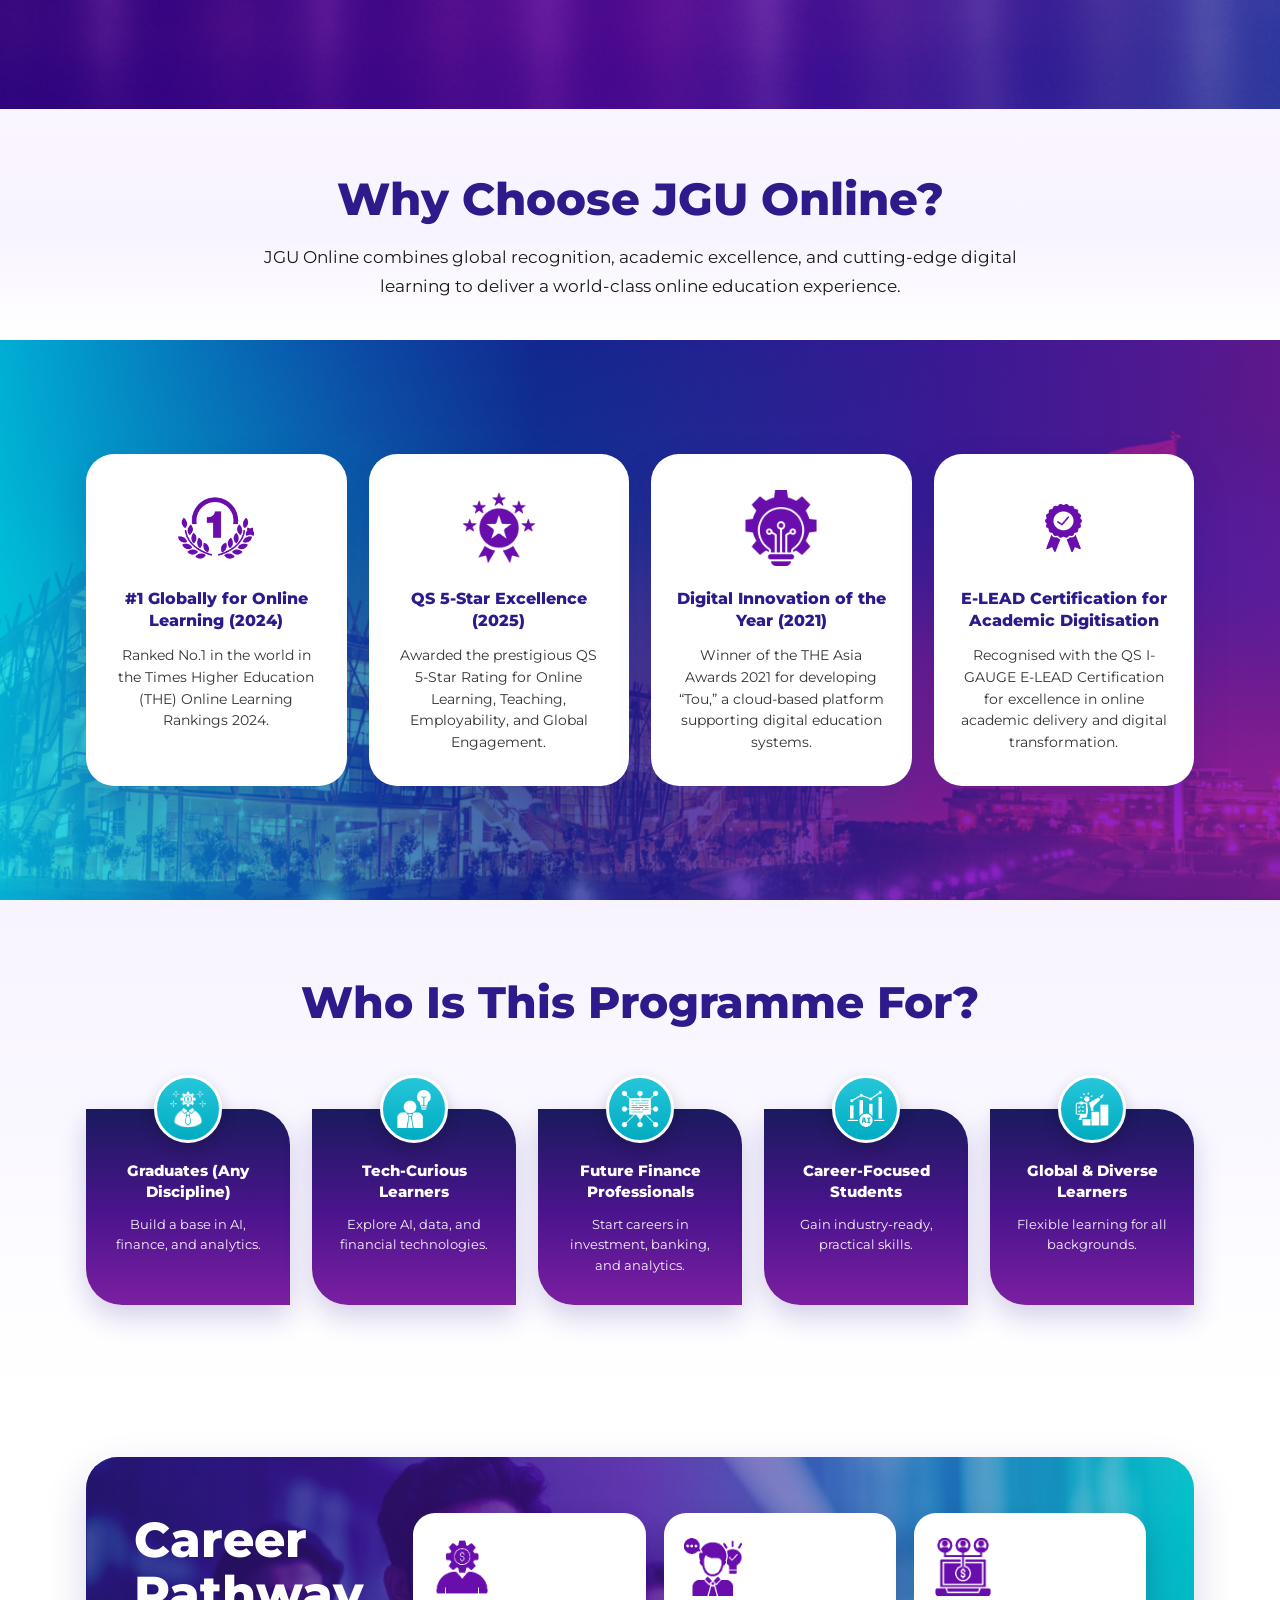
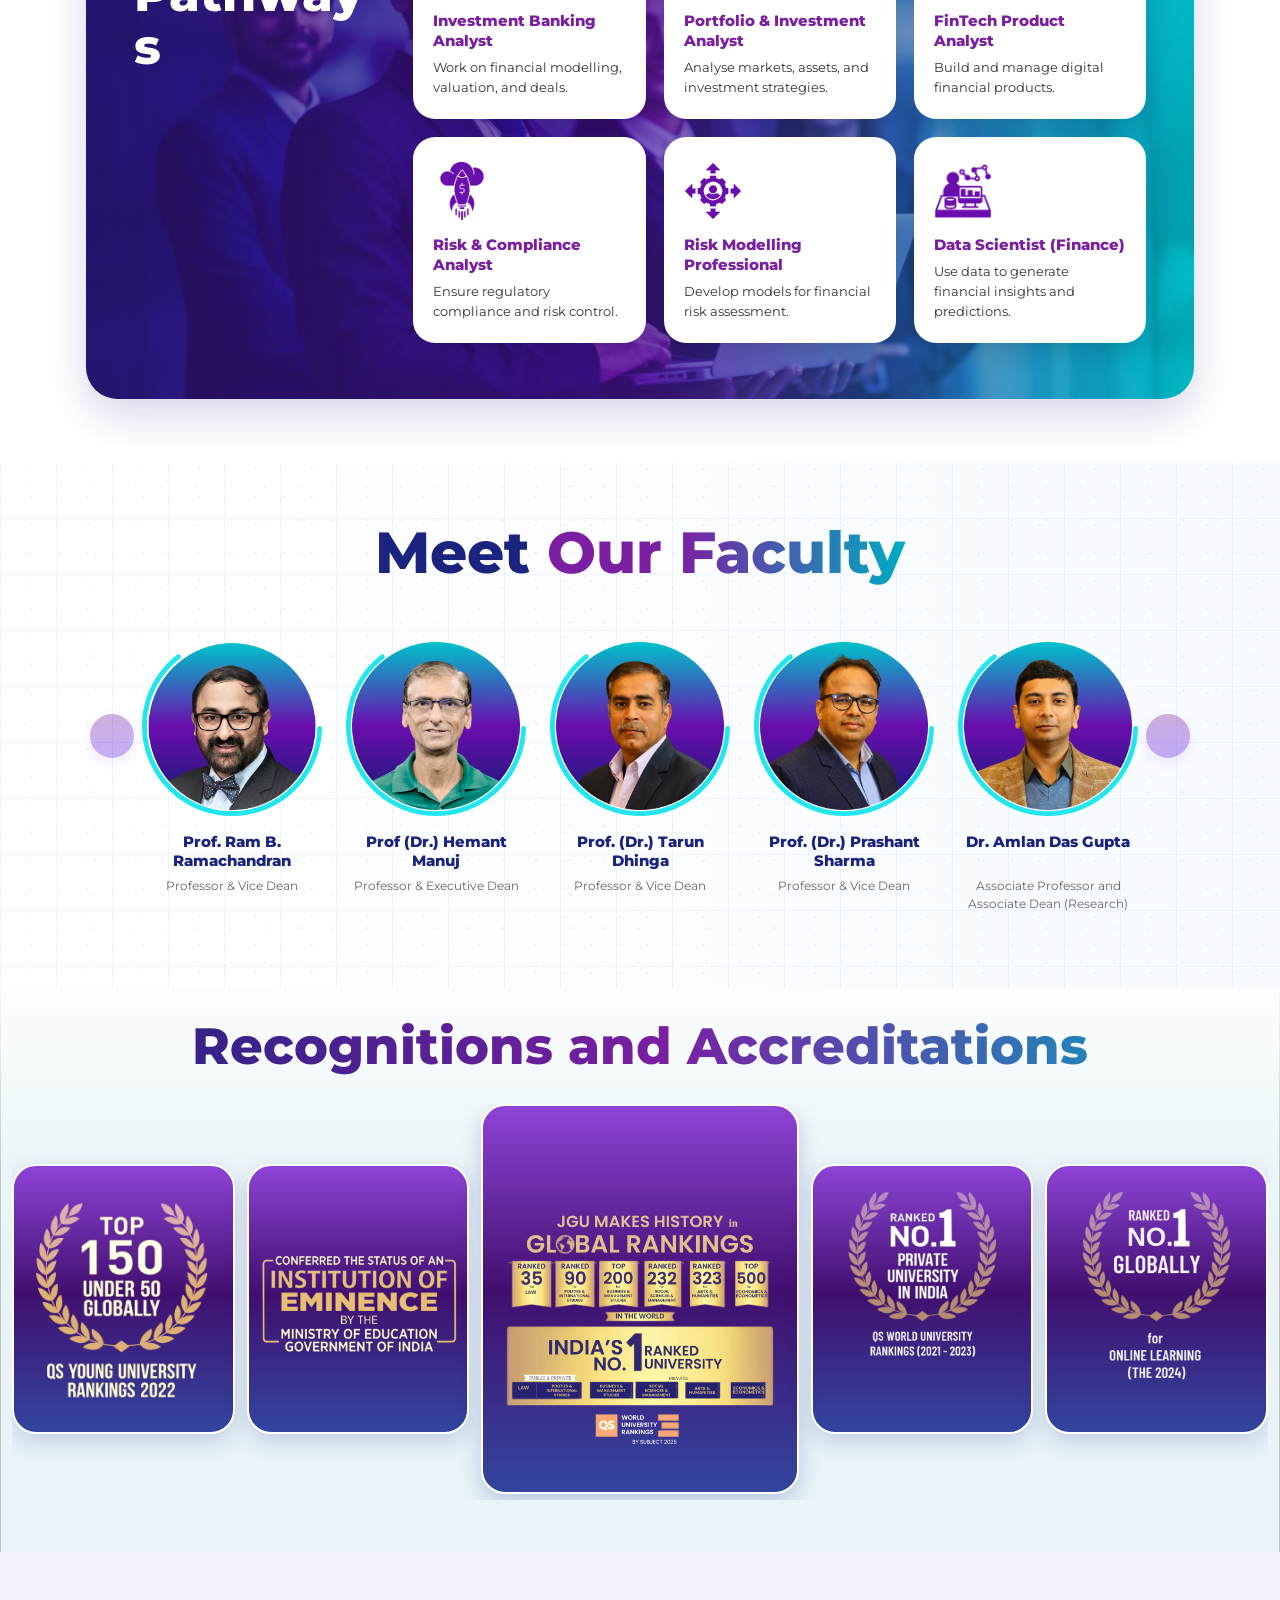
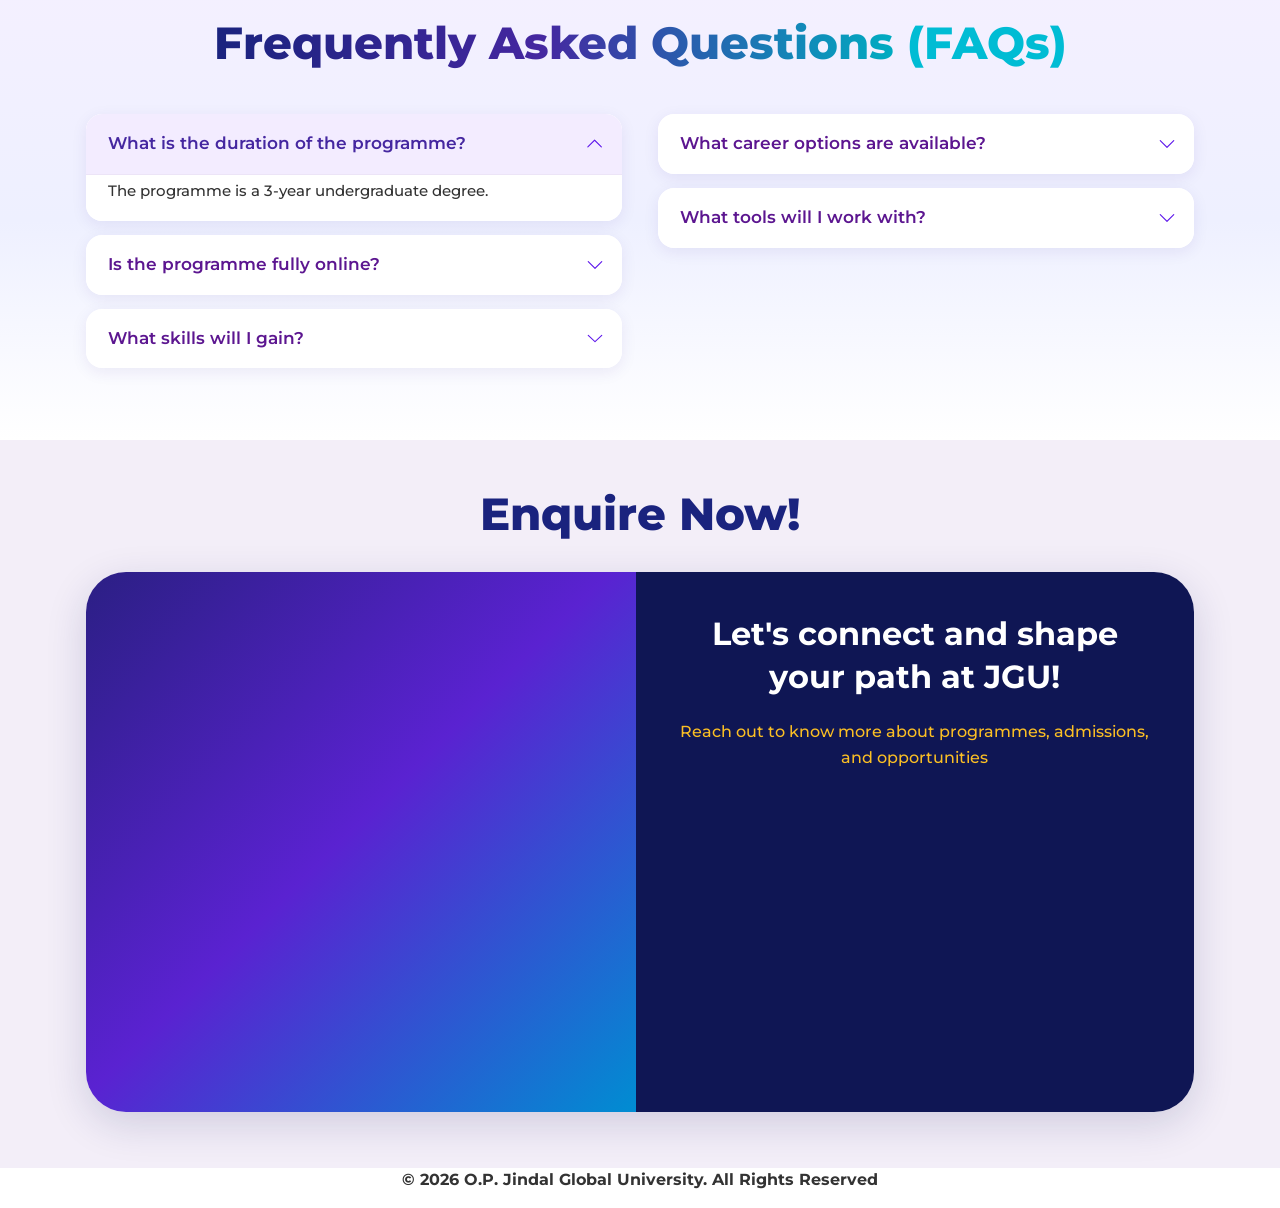
==== commit 8f730fa7: "Final QA polish: fix hero fit, overlaps, and mobile layout for client review. Co-authored-by: Cursor" ====
--- a/index.html
+++ b/index.html
@@ -32,17 +32,8 @@
     <meta http-equiv="Expires" content="0">
     <title>B.Sc. in Artificial Intelligence & Finance - O.P. Jindal Global University</title>
     <link rel="shortcut icon" type="image/x-icon" href="https://jguonline.edu.in/public/frontend/assets/img/favicon.ico">
-        <link href="https://cdn.jsdelivr.net/npm/bootstrap@5.3.0/dist/css/bootstrap.min.css" rel="stylesheet">
-    <link rel="stylesheet" href="https://cdnjs.cloudflare.com/ajax/libs/OwlCarousel2/2.3.4/assets/owl.carousel.min.css" />
-    <link rel="stylesheet" href="https://cdnjs.cloudflare.com/ajax/libs/OwlCarousel2/2.3.4/assets/owl.theme.default.min.css" />
-
-    <link rel="preconnect" href="https://fonts.googleapis.com">
-    <link rel="preconnect" href="https://fonts.gstatic.com" crossorigin>
-    <link href="https://fonts.googleapis.com/css2?family=Montserrat:ital,wght@0,100..900;1,100..900&display=swap" rel="stylesheet">
-
-    
-        <link rel="stylesheet" href="style.css?v=202608121630">
-        <link rel="stylesheet" href="responsive.css?v=202607311430">
+        <link rel="stylesheet" href="https://cdn.jsdelivr.net/npm/bootstrap@4.6.2/dist/css/bootstrap.min.css">
+    <link rel="stylesheet" href="css/style.css?v=202610281300">
 
     <!-- Critical: hero layout; enquiry form scrolls inside card only -->
     <style>
@@ -58,7 +49,7 @@
       .hero-info-bar {
         background: linear-gradient(90deg, #1a237e 0%, #4527a0 32%, #7b1fa2 62%, #00acc1 100%) !important;
         position: relative !important;
-        z-index: 5 !important;
+        z-index: 2 !important;
         flex: none !important;
         flex-shrink: 0 !important;
         display: block !important;
@@ -68,6 +59,32 @@
         max-width: 100% !important;
       }
 
+      .hero-bottom-bars {
+        position: relative !important;
+        z-index: 2 !important;
+      }
+
+      .hero-section .hero-container {
+        position: relative !important;
+        z-index: 3 !important;
+      }
+
+      .hero-scholarship-bar {
+        background: #3f2a8c !important;
+        width: 100% !important;
+        max-width: 100% !important;
+        text-align: center !important;
+        padding: 0.55rem 1rem !important;
+      }
+
+      .hero-scholarship-text {
+        margin: 0 !important;
+        color: #fff !important;
+        font-size: clamp(0.78rem, 2.8vw, 0.95rem) !important;
+        font-weight: 600 !important;
+        line-height: 1.4 !important;
+      }
+
       .features-section {
         position: relative !important;
         z-index: 1 !important;
@@ -95,6 +112,7 @@
         visibility: visible !important;
         opacity: 1 !important;
         margin-top: 1.25rem !important;
+        margin-bottom: 0.75rem !important;
         padding: 0.9rem 2.85rem !important;
         background-color: #ffffff !important;
         background-image:
@@ -113,13 +131,16 @@
         box-shadow: 0 6px 18px rgba(74, 20, 140, 0.16) !important;
         flex-shrink: 0 !important;
         position: relative !important;
-        z-index: 8 !important;
+        z-index: 12 !important;
         align-self: flex-start !important;
         cursor: pointer !important;
       }
 
       .hero-section .hero-title {
         font-size: clamp(2rem, 3.4vw, 2.85rem) !important;
+        line-height: 1.2 !important;
+        overflow: visible !important;
+        padding-top: 0.12em !important;
       }
 
       .hero-section .hero-subtitle {
@@ -162,7 +183,10 @@
         .hero-section {
           min-height: auto !important;
           max-height: none !important;
-          overflow: visible !important;
+          overflow-x: clip !important;
+          overflow-y: visible !important;
+          width: 100% !important;
+          max-width: 100% !important;
         }
 
         .hero-section .header-logo-jgu,
@@ -240,8 +264,8 @@
         }
 
         .hero-section .header-logo-jgu {
-          height: clamp(4.6rem, 14vh, 9rem) !important;
-          max-height: clamp(4.6rem, 14vh, 9rem) !important;
+          height: clamp(4.2rem, 9.5vh, 6rem) !important;
+          max-height: clamp(4.2rem, 9.5vh, 6rem) !important;
           width: auto !important;
         }
 
@@ -251,7 +275,7 @@
           width: auto !important;
         }
 
-        .hero-main {
+        .hero-section .hero-main {
           flex: 1 1 auto !important;
           min-height: 0 !important;
           max-height: 100% !important;
@@ -259,18 +283,36 @@
           align-items: end !important;
           padding-bottom: 0 !important;
           margin-bottom: 0 !important;
+          box-sizing: border-box !important;
         }
 
         .hero-left {
-          overflow: hidden !important;
+          overflow: visible !important;
           align-self: center !important;
           justify-content: center !important;
           min-height: 0 !important;
+          margin-top: 0 !important;
+          padding-top: 0.35rem !important;
+          padding-bottom: 0.35rem !important;
+          max-height: 100% !important;
+          box-sizing: border-box !important;
+          position: relative !important;
+          z-index: 4 !important;
+        }
+
+        .hero-left .btn-apply-now,
+        .hero-section .btn-apply-now {
+          margin-bottom: 1rem !important;
+          z-index: 12 !important;
+          position: relative !important;
         }
 
         .hero-section .hero-title {
-          font-size: clamp(2rem, 6.6vh, 3.9rem) !important;
-          line-height: 1.12 !important;
+          font-size: clamp(1.6rem, 0.4rem + 2.1vw, 3.15rem) !important;
+          line-height: 1.22 !important;
+          overflow: visible !important;
+          padding-top: 0.32em !important;
+          margin-top: 0 !important;
         }
 
         .hero-section .hero-title-rule {
@@ -278,13 +320,13 @@
         }
 
         .hero-section .hero-subtitle {
-          font-size: clamp(1rem, 2.9vh, 1.65rem) !important;
+          font-size: clamp(0.8rem, 0.3rem + 0.95vw, 1.65rem) !important;
           margin-top: clamp(0.75rem, 2.4vh, 1.55rem) !important;
           line-height: 1.4 !important;
         }
 
         .hero-section .hero-description {
-          font-size: clamp(0.98rem, 2.45vh, 1.45rem) !important;
+          font-size: clamp(0.8rem, 0.3rem + 0.85vw, 1.45rem) !important;
           margin-top: clamp(0.6rem, 1.9vh, 1.25rem) !important;
           line-height: 1.55 !important;
         }
@@ -292,7 +334,7 @@
         .hero-section .btn-apply-now {
           margin-top: clamp(0.85rem, 2.6vh, 1.8rem) !important;
           padding: clamp(0.75rem, 2vh, 1.25rem) clamp(2.4rem, 4.1vh, 3.75rem) !important;
-          font-size: clamp(1rem, 2.35vh, 1.4rem) !important;
+          font-size: clamp(0.85rem, 0.35rem + 0.6vw, 1.4rem) !important;
         }
 
         .hero-info-bar {
@@ -336,7 +378,7 @@
         }
 
         .hero-student-img {
-          max-height: min(100%, var(--hero-img-max)) !important;
+          max-height: 100% !important;
           max-width: 100% !important;
           width: auto !important;
           height: auto !important;
@@ -390,6 +432,75 @@
         }
       }
 
+      /* Laptop / short-viewport (<=800px tall, >=992px wide): slightly tighter
+         left column so title + Apply button always sit above the info bar. */
+      @media screen and (min-width: 992px) and (max-height: 800px) {
+        .hero-section {
+          --hero-form-bar-gap: clamp(0.5rem, 1.8vh, 1.25rem) !important;
+        }
+
+        .hero-section .hero-container {
+          padding-top: clamp(0.3rem, 1vh, 0.6rem) !important;
+        }
+
+        .hero-section .hero-header {
+          padding-bottom: 0.15rem !important;
+        }
+
+        .hero-section .header-logo-jgu {
+          height: clamp(3.2rem, 8vh, 4.4rem) !important;
+          max-height: clamp(3.2rem, 8vh, 4.4rem) !important;
+        }
+
+        .hero-section .header-logo-jsbf {
+          height: clamp(3.6rem, 11vh, 5.2rem) !important;
+          max-height: clamp(3.6rem, 11vh, 5.2rem) !important;
+        }
+
+        .hero-left {
+          padding-top: 0.15rem !important;
+          padding-bottom: 0.15rem !important;
+        }
+
+        .hero-section .hero-title {
+          font-size: clamp(1.4rem, 0.3rem + 1.8vw, 2.5rem) !important;
+          line-height: 1.18 !important;
+          padding-top: 0.1em !important;
+        }
+
+        .hero-section .hero-title-rule {
+          margin-top: clamp(0.3rem, 1vh, 0.6rem) !important;
+        }
+
+        .hero-section .hero-subtitle {
+          font-size: clamp(0.78rem, 0.25rem + 0.8vw, 1.15rem) !important;
+          margin-top: clamp(0.4rem, 1.4vh, 0.85rem) !important;
+          line-height: 1.32 !important;
+        }
+
+        .hero-section .hero-description {
+          font-size: clamp(0.78rem, 0.25rem + 0.75vw, 1.05rem) !important;
+          margin-top: clamp(0.3rem, 1vh, 0.6rem) !important;
+          line-height: 1.4 !important;
+        }
+
+        .hero-left .btn-apply-now,
+        .hero-section .btn-apply-now {
+          margin-top: clamp(0.5rem, 1.6vh, 0.95rem) !important;
+          margin-bottom: 0.3rem !important;
+          padding: clamp(0.5rem, 1.4vh, 0.8rem) clamp(1.8rem, 3vh, 2.6rem) !important;
+          font-size: clamp(0.8rem, 0.3rem + 0.55vw, 1rem) !important;
+        }
+
+        .hero-info-bar {
+          padding: clamp(0.55rem, 1.6vh, 1rem) 0 !important;
+        }
+
+        .hero-section .hero-info-item {
+          font-size: clamp(0.85rem, 0.3rem + 0.7vw, 1.15rem) !important;
+        }
+      }
+
       /* 150% Windows scaling only (very short viewport ≈627px). 100% (~940px) and
          125% (~752px) are ABOVE this breakpoint and stay exactly as they are.
          Here we scale the hero down just enough that the whole left column
@@ -419,7 +530,9 @@
 
         .hero-section .hero-title {
           font-size: clamp(1.35rem, 4.5vh, 2rem) !important;
-          line-height: 1.08 !important;
+          line-height: 1.2 !important;
+          overflow: visible !important;
+          padding-top: 0.12em !important;
         }
 
         .hero-section .hero-title-rule {
@@ -487,6 +600,7 @@
           min-height: 32rem !important;
         }
       }
+
     </style>
 </head>
 <body>
@@ -510,8 +624,8 @@
         <h1 class="hero-title">
           <span class="hero-title-line hero-title-base">B.Sc. in</span>
           <span class="hero-title-gradient">
-            <span class="hero-title-line">Artificial Intelligence &amp;</span>
-            <span class="hero-title-line">Finance</span>
+            <span class="hero-title-line">Artificial Intelligence</span>
+            <span class="hero-title-line">&amp; Finance</span>
           </span>
         </h1>
         <div class="hero-title-rule" aria-hidden="true"></div>
@@ -541,34 +655,35 @@
     </div>
   </div>
 
-  <div class="hero-info-bar">
-    <div class="hero-info-inner">
-      <div class="hero-info-item">
-        <strong>Undergraduate Degree</strong>
-      </div>
-      <div class="hero-info-item">
-        <strong>Duration: 3 Years</strong>
-      </div>
-      <div class="hero-info-item">
-        <strong>Batch Starts: March 2027</strong>
-      </div>
-      <div class="hero-info-item">
-        <strong>Fully Online Programme</strong>
-      </div>
-      <div class="hero-info-item">
-        <strong>Programme Fee: ₹2,20,000</strong>
-      </div>
-      <div class="hero-info-item">
-        <strong>Easy EMI Option Available</strong>
+  <div class="hero-bottom-bars">
+    <div class="hero-info-bar">
+      <div class="hero-info-inner">
+        <div class="hero-info-item">
+          <strong>Undergraduate Degree</strong>
+        </div>
+        <div class="hero-info-item">
+          <strong>Duration: 3 Years</strong>
+        </div>
+        <div class="hero-info-item">
+          <strong>Batch Starts: March 2027</strong>
+        </div>
+        <div class="hero-info-item">
+          <strong>Fully Online Programme</strong>
+        </div>
+        <div class="hero-info-item">
+          <strong>Programme Fee: ₹2,20,000</strong>
+        </div>
+        <div class="hero-info-item">
+          <strong>Easy EMI Option Available</strong>
+        </div>
       </div>
     </div>
   </div>
 </section>
 
-<section class="scholarship-bar" aria-label="Scholarship information">
-  <div class="scholarship-bar-line" aria-hidden="true"></div>
-  <p class="scholarship-bar-text">Merit-Based Scholarships Available for Eligible Candidates</p>
-</section>
+<div class="hero-scholarship-bar">
+  <p class="hero-scholarship-text">Merit-Based Scholarships Available for Eligible Candidates</p>
+</div>
 
     <section class="features-section section-global">
         <div class="container features-container">
@@ -637,7 +752,7 @@
     <div class="programme-overview-inner">
       <div class="programme-overview-content">
         <h2 class="programme-overview-heading">Programme Overview</h2>
-        <div class="programme-overview-texts">
+        <div class="programme-overview-copy">
           <p class="programme-overview-text">
             The <strong>B.Sc. in Finance &amp; Entrepreneurship (Online)</strong> is a 3-year undergraduate programme by O.P. Jindal Global University, designed to build strong financial foundations and entrepreneurial skills for today's evolving business landscape.
           </p>
@@ -780,18 +895,18 @@
 <section class="know-more-section section-global">
   <div class="container know-more-container">
     <div class="know-more-inner">
+      <div class="know-more-media">
+        <img src="assets/know-more-brochure.png?v=2" alt="AI and finance illustration with robotic hand and financial growth" class="know-more-img">
+      </div>
       <div class="know-more-content">
         <h3 class="know-more-title">Need to know more?</h3>
         <p class="know-more-lead">Explore the complete programme details</p>
         <p class="know-more-text">
           Download the brochure or visit the website to view the detailed curriculum, course structure, credits, learning outcomes, and faculty profiles.
         </p>
-        <a href="#" class="btn know-more-cta fw-bold npfWidgetButton npfWidget-86a9cceff1e5a85bf6f787455b7997df">DOWNLOAD BROCHURE</a>
-      </div>
-      <div class="know-more-media">
-        <img src="assets/know-more-brochure.png?v=2" alt="AI and finance illustration with robotic hand and financial growth" class="know-more-img">
-      </div>
-    </div>
+        <a href="#" class="btn know-more-cta font-weight-bold npfWidgetButton npfWidget-86a9cceff1e5a85bf6f787455b7997df">DOWNLOAD BROCHURE</a>
+      </div>
+      </div>
   </div>
 </section>
 
@@ -1181,24 +1296,19 @@
   <img class="recognition-bg" src="assets/recog-campus-bg.png" alt="" aria-hidden="true">
   <div class="recognition-container">
     <h2 class="recognition-title">Recognitions and Accreditations</h2>
-
-    <div class="recognition-grid" id="recognitionSlider">
+    <div class="recognition-grid" id="recognitionGrid">
       <div class="rec-card rec-card-small">
         <img src="assets/recog-1-qs-top150.png" alt="TOP 150 Under 50 Globally - QS Young University Rankings 2022">
       </div>
-
       <div class="rec-card rec-card-small">
         <img src="assets/recog-2-eminence.png" alt="Institution of Eminence - Ministry of Education, Government of India">
       </div>
-
       <div class="rec-card rec-card-main">
         <img src="assets/recog-3-global-rankings.png" alt="JGU Makes History in Global Rankings - QS World University Rankings by Subject">
       </div>
-
       <div class="rec-card rec-card-small">
         <img src="assets/recog-4-qs-no1.png" alt="Ranked No. 1 Private University in India - QS World University Rankings (2021 - 2023)">
       </div>
-
       <div class="rec-card rec-card-small">
         <img src="assets/recog-5-online-learning.png" alt="Ranked No. 1 Globally for Online Learning - THE 2024">
       </div>
@@ -1217,11 +1327,11 @@
           <div class="accordion faq-accordion" id="faqLeft">
             <div class="accordion-item">
               <h2 class="accordion-header">
-                <button class="accordion-button" type="button" data-bs-toggle="collapse" data-bs-target="#faq1">
+                <button class="accordion-button" type="button" data-toggle="collapse" data-target="#faq1">
                   What is the duration of the programme?
                 </button>
               </h2>
-              <div id="faq1" class="accordion-collapse collapse show" data-bs-parent="#faqLeft">
+              <div id="faq1" class="collapse show" data-parent="#faqLeft">
                 <div class="accordion-body">
                   The programme is a 3-year undergraduate degree.
                 </div>
@@ -1230,11 +1340,11 @@
 
             <div class="accordion-item">
               <h2 class="accordion-header">
-                <button class="accordion-button collapsed" type="button" data-bs-toggle="collapse" data-bs-target="#faq2">
+                <button class="accordion-button collapsed" type="button" data-toggle="collapse" data-target="#faq2">
                   Is the programme fully online?
                 </button>
               </h2>
-              <div id="faq2" class="accordion-collapse collapse" data-bs-parent="#faqLeft">
+              <div id="faq2" class="collapse" data-parent="#faqLeft">
                 <div class="accordion-body">
                   Yes, it is delivered in a 100% online format.
                 </div>
@@ -1243,11 +1353,11 @@
 
             <div class="accordion-item">
               <h2 class="accordion-header">
-                <button class="accordion-button collapsed" type="button" data-bs-toggle="collapse" data-bs-target="#faq3">
+                <button class="accordion-button collapsed" type="button" data-toggle="collapse" data-target="#faq3">
                   What skills will I gain?
                 </button>
               </h2>
-              <div id="faq3" class="accordion-collapse collapse" data-bs-parent="#faqLeft">
+              <div id="faq3" class="collapse" data-parent="#faqLeft">
                 <div class="accordion-body">
                   You will develop skills in AI, finance, data analytics, and problem-solving.
                 </div>
@@ -1260,11 +1370,11 @@
           <div class="accordion faq-accordion" id="faqRight">
             <div class="accordion-item">
               <h2 class="accordion-header">
-                <button class="accordion-button collapsed" type="button" data-bs-toggle="collapse" data-bs-target="#faq4">
+                <button class="accordion-button collapsed" type="button" data-toggle="collapse" data-target="#faq4">
                   What career options are available?
                 </button>
               </h2>
-              <div id="faq4" class="accordion-collapse collapse" data-bs-parent="#faqRight">
+              <div id="faq4" class="collapse" data-parent="#faqRight">
                 <div class="accordion-body">
                   Careers across fintech, finance, analytics, and technology-driven roles.
                 </div>
@@ -1273,11 +1383,11 @@
 
             <div class="accordion-item">
               <h2 class="accordion-header">
-                <button class="accordion-button collapsed" type="button" data-bs-toggle="collapse" data-bs-target="#faq5">
+                <button class="accordion-button collapsed" type="button" data-toggle="collapse" data-target="#faq5">
                   What tools will I work with?
                 </button>
               </h2>
-              <div id="faq5" class="accordion-collapse collapse" data-bs-parent="#faqRight">
+              <div id="faq5" class="collapse" data-parent="#faqRight">
                 <div class="accordion-body">
                   You will work with tools like Python, data visualisation platforms, and AI systems.
                 </div>
@@ -1294,7 +1404,7 @@
     <div class="enquire-card">
       <div class="enquire-form-panel">
         <div class="enquire-npf-scroll">
-          <div class="npf_wgts enquire-npf-widget" data-height="520px" data-w="86a9cceff1e5a85bf6f787455b7997df"></div>
+          <div class="npf_wgts" data-height="400px" data-w="86a9cceff1e5a85bf6f787455b7997df"></div>
         </div>
       </div>
       <div class="enquire-info-panel">
@@ -1306,467 +1416,23 @@
     </div>
   </div>
 </section>
-<script src="https://cdnjs.cloudflare.com/ajax/libs/jquery/3.6.0/jquery.min.js"></script>
-    <script src="https://cdnjs.cloudflare.com/ajax/libs/OwlCarousel2/2.3.4/owl.carousel.min.js"></script>
-    <link rel="stylesheet" href="https://cdnjs.cloudflare.com/ajax/libs/OwlCarousel2/2.3.4/assets/owl.carousel.min.css"/>
-    <link rel="stylesheet" href="https://cdnjs.cloudflare.com/ajax/libs/OwlCarousel2/2.3.4/assets/owl.theme.default.min.css"/>
-    <script src="https://cdn.jsdelivr.net/npm/bootstrap@5.3.0/dist/js/bootstrap.bundle.min.js"></script>
-    <link href="https://cdn.jsdelivr.net/npm/bootstrap-icons@1.10.5/font/bootstrap-icons.css" rel="stylesheet">
-    
-    
-
-    
-    
-
-<script>
-document.addEventListener('DOMContentLoaded', function () {
-  const track = document.getElementById('facultyTrack');
-  const prevBtn = document.querySelector('.faculty-arrow.prev');
-  const nextBtn = document.querySelector('.faculty-arrow.next');
-
-  if (!track || !prevBtn || !nextBtn) return;
-
-  function getScrollAmount() {
-    const member = track.querySelector('.faculty-member');
-    if (!member) return 256;
-    const styles = getComputedStyle(track);
-    const gap = parseFloat(styles.columnGap || styles.gap) || 24;
-    return member.offsetWidth + gap;
-  }
-
-  function updateFacultyArrows() {
-    const maxScroll = track.scrollWidth - track.clientWidth;
-    prevBtn.disabled = track.scrollLeft <= 4;
-    nextBtn.disabled = track.scrollLeft >= maxScroll - 4 || maxScroll <= 0;
-  }
-
-  function scrollFaculty(direction) {
-    track.scrollBy({ left: direction * getScrollAmount(), behavior: 'smooth' });
-  }
-
-  prevBtn.addEventListener('click', function () {
-    scrollFaculty(-1);
-  });
-
-  nextBtn.addEventListener('click', function () {
-    scrollFaculty(1);
-  });
-
-  track.addEventListener('scroll', updateFacultyArrows, { passive: true });
-  window.addEventListener('resize', function () {
-    track.scrollTo({ left: Math.round(track.scrollLeft / getScrollAmount()) * getScrollAmount() });
-    updateFacultyArrows();
-  });
-  window.addEventListener('load', updateFacultyArrows);
-  updateFacultyArrows();
-});
-</script>
-
-<script>
-document.addEventListener('DOMContentLoaded', function () {
-  const viewport = document.getElementById('recognitionSlider');
-  const dotsContainer = document.getElementById('recognitionDots');
-  if (!viewport || !dotsContainer) return;
-
-  const cards = Array.from(viewport.querySelectorAll('.rec-card'));
-  let currentIndex = 0;
-
-  function isMobileRecognition() {
-    return window.matchMedia('(max-width: 767px)').matches;
-  }
-
-  function buildDots() {
-    dotsContainer.innerHTML = '';
-    if (!isMobileRecognition() || cards.length <= 1) {
-      dotsContainer.hidden = true;
-      return;
-    }
-    dotsContainer.hidden = false;
-    cards.forEach(function (_card, i) {
-      var btn = document.createElement('button');
-      btn.type = 'button';
-      btn.className = 'recognition-dot' + (i === currentIndex ? ' active' : '');
-      btn.setAttribute('aria-label', 'Recognition ' + (i + 1));
-      btn.setAttribute('data-index', String(i));
-      btn.addEventListener('click', function () {
-        goTo(parseInt(this.getAttribute('data-index'), 10));
-      });
-      dotsContainer.appendChild(btn);
-    });
-  }
-
-  function updateDots() {
-    dotsContainer.querySelectorAll('.recognition-dot').forEach(function (dot, i) {
-      dot.classList.toggle('active', i === currentIndex);
-    });
-  }
-
-  function goTo(index) {
-    if (!cards.length) return;
-    currentIndex = Math.max(0, Math.min(index, cards.length - 1));
-    var target = cards[currentIndex];
-    viewport.scrollTo({
-      left: target.offsetLeft - viewport.offsetLeft,
-      behavior: 'smooth'
-    });
-    updateDots();
-  }
-
-  function syncFromScroll() {
-    if (!isMobileRecognition()) return;
-    var scrollLeft = viewport.scrollLeft;
-    var closest = 0;
-    var smallest = Infinity;
-    cards.forEach(function (card, index) {
-      var left = card.offsetLeft - viewport.offsetLeft;
-      var diff = Math.abs(left - scrollLeft);
-      if (diff < smallest) {
-        smallest = diff;
-        closest = index;
-      }
-    });
-    currentIndex = closest;
-    updateDots();
-  }
-
-  viewport.addEventListener('scroll', syncFromScroll, { passive: true });
-  window.addEventListener('resize', function () {
-    buildDots();
-    if (isMobileRecognition()) goTo(currentIndex);
-  });
-
-  buildDots();
-  if (isMobileRecognition()) goTo(0);
-});
-</script>
-
- <script>
-        function showTab(tabId) {
-            // Hide all tab contents
-            const contents = document.querySelectorAll('.tab-content');
-            contents.forEach(content => {
-                content.classList.remove('active');
-            });
-
-            // Remove active class from all buttons
-            const buttons = document.querySelectorAll('.tab-btn');
-            buttons.forEach(btn => {
-                btn.classList.remove('active');
-            });
-
-            // Show selected tab
-            document.getElementById(tabId).classList.add('active');
-
-            // Add active class to clicked button
-            event.target.classList.add('active');
-        }
-    </script>
-
-  <script>
-        (function () {
-        const track = document.getElementById('carouselTrack');
-        const wrapper = document.getElementById('carouselWrapper');
-        const nextBtn = document.getElementById('nextBtn');
-
-        if (!track || !wrapper || !nextBtn) return;
-
-        let currentSlide = 0;
-        const slides = document.querySelectorAll('.carousel-slide');
-        const totalSlides = slides.length;
-
-        if (!totalSlides) return;
-
-        let touchStartX = 0;
-        let touchEndX = 0;
-
-        wrapper.addEventListener('touchstart', (e) => {
-            touchStartX = e.changedTouches[0].screenX;
-        }, { passive: true });
-
-        wrapper.addEventListener('touchend', (e) => {
-            touchEndX = e.changedTouches[0].screenX;
-            handleSwipe();
-        }, { passive: true });
-
-        function handleSwipe() {
-            const swipeThreshold = 50;
-            const diff = touchStartX - touchEndX;
-            
-            if (Math.abs(diff) > swipeThreshold) {
-                if (diff > 0) {
-                    nextSlide();
-                } else {
-                    prevSlide();
-                }
-            }
-        }
-
-        function updateCarousel() {
-            track.style.transform = `translateX(-${currentSlide * 100}%)`;
-            
-            if (currentSlide === totalSlides - 1) {
-                nextBtn.disabled = true;
-            } else {
-                nextBtn.disabled = false;
-            }
-        }
-
-        function nextSlide() {
-            if (currentSlide < totalSlides - 1) {
-                currentSlide++;
-                updateCarousel();
-            }
-        }
-
-        function prevSlide() {
-            if (currentSlide > 0) {
-                currentSlide--;
-                updateCarousel();
-            }
-        }
-
-        updateCarousel();
-        })();
-    </script>
-
-
-<script>
-document.addEventListener('DOMContentLoaded', function () {
-  const viewport = document.getElementById('featuresSlider');
-  const prevBtn = document.querySelector('.features-arrow.prev');
-  const nextBtn = document.querySelector('.features-arrow.next');
-  const dotsContainer = document.getElementById('featuresDots');
-
-  if (!viewport || !prevBtn || !nextBtn) return;
-
-  let currentIndex = 0;
-
-  function isMobileFeatures() {
-    return window.matchMedia('(max-width: 767px)').matches;
-  }
-
-  function getTargets() {
-    if (isMobileFeatures()) {
-      return Array.from(viewport.querySelectorAll('.feature-card'));
-    }
-    return Array.from(viewport.querySelectorAll('.features-slide'));
-  }
-
-  function buildDots(count) {
-    if (!dotsContainer) return;
-    dotsContainer.innerHTML = '';
-    if (!isMobileFeatures() || count <= 1) {
-      dotsContainer.hidden = true;
-      return;
-    }
-    dotsContainer.hidden = false;
-    for (var i = 0; i < count; i++) {
-      var btn = document.createElement('button');
-      btn.type = 'button';
-      btn.className = 'features-dot' + (i === currentIndex ? ' active' : '');
-      btn.setAttribute('aria-label', 'Feature ' + (i + 1));
-      btn.setAttribute('data-index', String(i));
-      btn.addEventListener('click', function () {
-        goToSlide(parseInt(this.getAttribute('data-index'), 10));
-      });
-      dotsContainer.appendChild(btn);
-    }
-  }
-
-  function updateDots() {
-    if (!dotsContainer) return;
-    var dots = dotsContainer.querySelectorAll('.features-dot');
-    dots.forEach(function (dot, i) {
-      dot.classList.toggle('active', i === currentIndex);
-    });
-  }
-
-  function goToSlide(index) {
-    var targets = getTargets();
-    if (!targets.length) return;
-
-    currentIndex = Math.max(0, Math.min(index, targets.length - 1));
-    var target = targets[currentIndex];
-
-    if (target) {
-      viewport.scrollTo({
-        left: target.offsetLeft - viewport.offsetLeft,
-        behavior: 'smooth'
-      });
-    }
-
-    updateArrows(targets.length);
-    updateDots();
-  }
-
-  function updateArrows(total) {
-    prevBtn.disabled = currentIndex <= 0;
-    nextBtn.disabled = currentIndex >= total - 1;
-  }
-
-  function syncIndexFromScroll() {
-    var targets = getTargets();
-    var scrollLeft = viewport.scrollLeft;
-    var closestIndex = 0;
-    var smallestDiff = Infinity;
-
-    targets.forEach(function (slide, index) {
-      var left = slide.offsetLeft - viewport.offsetLeft;
-      var diff = Math.abs(left - scrollLeft);
-      if (diff < smallestDiff) {
-        smallestDiff = diff;
-        closestIndex = index;
-      }
-    });
-
-    currentIndex = closestIndex;
-    updateArrows(targets.length);
-    updateDots();
-  }
-
-  function refresh() {
-    var targets = getTargets();
-    currentIndex = Math.min(currentIndex, Math.max(0, targets.length - 1));
-    buildDots(targets.length);
-    goToSlide(currentIndex);
-  }
-
-  prevBtn.addEventListener('click', function () {
-    goToSlide(currentIndex - 1);
-  });
-
-  nextBtn.addEventListener('click', function () {
-    goToSlide(currentIndex + 1);
-  });
-
-  viewport.addEventListener('scroll', syncIndexFromScroll, { passive: true });
-  window.addEventListener('resize', refresh);
-
-  refresh();
-});
-</script>
-
-<script>
-document.addEventListener('DOMContentLoaded', function () {
-  const panel = document.getElementById('tuitionPanel');
-  const panelBg = document.getElementById('tuitionPanelBg');
-  const tabButtons = document.querySelectorAll('.tuition-tab');
-  const tabPanels = document.querySelectorAll('.tuition-tab-panel');
-
-  if (!panel || !tabButtons.length || !tabPanels.length) return;
-
-  function switchTuitionTab(tabName) {
-    const isFees = tabName === 'fees';
-
-    panel.classList.toggle('tuition-panel--fees', isFees);
-    panel.classList.toggle('tuition-panel--eligibility', !isFees);
-
-    if (panelBg) {
-      panelBg.src = isFees ? 'assets/tuition-fees-bg.png?v=2' : 'assets/tuition-eligibility-bg.png?v=2';
-    }
-
-    tabButtons.forEach(function (button) {
-      const isActive = button.getAttribute('data-tab') === tabName;
-      button.classList.toggle('active', isActive);
-      button.setAttribute('aria-selected', isActive ? 'true' : 'false');
-    });
-
-    tabPanels.forEach(function (tabPanel) {
-      const isActive = tabPanel.id === (isFees ? 'tuitionTabFees' : 'tuitionTabEligibility');
-      tabPanel.classList.toggle('active', isActive);
-      tabPanel.hidden = !isActive;
-    });
-  }
-
-  tabButtons.forEach(function (button) {
-    button.addEventListener('click', function () {
-      switchTuitionTab(button.getAttribute('data-tab'));
-    });
-  });
-
-  switchTuitionTab('fees');
-});
-</script>
-
-<script>
-document.addEventListener('DOMContentLoaded', function () {
-  const viewport = document.querySelector('.skills-carousel-viewport');
-  const track = document.getElementById('skillsCarouselTrack');
-  const dotsContainer = document.getElementById('skillsDots');
-
-  if (!viewport || !track || !dotsContainer) return;
-
-  const slides = Array.from(track.querySelectorAll('.skills-slide'));
-  const dots = dotsContainer.querySelectorAll('.skills-dot');
-  let currentIndex = 0;
-
-  function getSlideWidth() {
-    if (slides[0]) {
-      return slides[0].getBoundingClientRect().width;
-    }
-    return viewport.clientWidth;
-  }
-
-  function goToSlide(index) {
-    currentIndex = Math.max(0, Math.min(index, slides.length - 1));
-    const offset = currentIndex * getSlideWidth();
-    track.style.transform = 'translate3d(-' + offset + 'px, 0, 0)';
-
-    dots.forEach(function (dot, i) {
-      const isActive = i === currentIndex;
-      dot.classList.toggle('active', isActive);
-      dot.setAttribute('aria-selected', isActive ? 'true' : 'false');
-    });
-  }
-
-  dots.forEach(function (dot) {
-    dot.addEventListener('click', function () {
-      goToSlide(parseInt(dot.getAttribute('data-index'), 10));
-    });
-  });
-
-  window.addEventListener('resize', function () {
-    goToSlide(currentIndex);
-  });
-
-  goToSlide(0);
-});
-</script>
-
-<script>
-(function () {
-  var applyBtn = document.getElementById('heroApplyNowBtn');
-  var npfTrigger = document.querySelector('.hero-npf-trigger.npfWidget-86a9cceff1e5a85bf6f787455b7997df');
-  if (!applyBtn) return;
-
-  applyBtn.addEventListener('click', function (e) {
-    e.preventDefault();
-    if (npfTrigger) {
-      npfTrigger.click();
-      return;
-    }
-    var fallback = document.querySelector('.npfWidgetButton.npfWidget-86a9cceff1e5a85bf6f787455b7997df');
-    if (fallback) fallback.click();
-  });
-})();
-</script>
+<!-- JS: jQuery, Bootstrap 4, page interactions, NPF widgets -->
+<script src="https://cdn.jsdelivr.net/npm/jquery@3.6.0/dist/jquery.min.js"></script>
+<script src="https://cdn.jsdelivr.net/npm/bootstrap@4.6.2/dist/js/bootstrap.bundle.min.js"></script>
+<script src="js/main.js?v=202610281300"></script>
 
 <script type="text/javascript">var s=document.createElement("script"); s.type="text/javascript"; s.async=true; s.src="https://widgets.in8.nopaperforms.com/emwgts.js"; document.body.appendChild(s);</script>
 
 <script src="https://in8cdn.npfs.co/js/widget/npfwpopup.js"></script>
-<script>
-let npfW86a9cceff1e5a85bf6f787455b7997df = new NpfWidgetsInit({
-  widgetId: '86a9cceff1e5a85bf6f787455b7997df',
-  baseurl: 'widgets.in8.nopaperforms.com',
-  formTitle: 'Enquiry Form',
-  titleColor: '#FF0033',
-  backgroundColor: '#ddd',
-  iframeHeight: '500px',
-  buttonbgColor: '#4c79dc',
-  buttonTextColor: '#FFF'
-});
-</script>
-
+<script>let npfW86a9cceff1e5a85bf6f787455b7997df = new NpfWidgetsInit({'widgetId':'86a9cceff1e5a85bf6f787455b7997df','baseurl':'widgets.in8.nopaperforms.com','formTitle':'Enquiry Form','titleColor':'#FF0033','backgroundColor':'#ddd','iframeHeight':'500px','buttonbgColor':'#4c79dc','buttonTextColor':'#FFF'});</script>
+
+<footer class="site-footer">
+  <p class="text-center font-weight-bold">
+    &copy; 2026 O.P. Jindal Global University. All Rights Reserved
+  </p>
+</footer>
+
+<!-- NoPaperForms / NIAA Chatbot -->
 <div class="npf_chatbots" data-w="a8b32b8ab432456a971900791d70c15b" style="display:none;"></div>
 <script type="text/javascript">
   var s = document.createElement("script");
@@ -1776,12 +1442,5 @@
   document.body.appendChild(s);
 </script>
 
- 
-<footer class="site-footer">
-  <p class="text-center fw-bold">
-    &copy; 2026 O.P. Jindal Global University. All Rights Reserved
-  </p>
-</footer>
 </body>
 </html>
-
--- a/css/style.css
+++ b/css/style.css
@@ -0,0 +1,7082 @@
+/* Local Montserrat fonts (client delivery: fonts folder) */
+@font-face {
+  font-family: "Montserrat";
+  src: url("../fonts/Montserrat-Regular.woff2") format("woff2");
+  font-weight: 400;
+  font-style: normal;
+  font-display: swap;
+}
+@font-face {
+  font-family: "Montserrat";
+  src: url("../fonts/Montserrat-Medium.woff2") format("woff2");
+  font-weight: 500;
+  font-style: normal;
+  font-display: swap;
+}
+@font-face {
+  font-family: "Montserrat";
+  src: url("../fonts/Montserrat-SemiBold.woff2") format("woff2");
+  font-weight: 600;
+  font-style: normal;
+  font-display: swap;
+}
+@font-face {
+  font-family: "Montserrat";
+  src: url("../fonts/Montserrat-Bold.woff2") format("woff2");
+  font-weight: 700;
+  font-style: normal;
+  font-display: swap;
+}
+@font-face {
+  font-family: "Montserrat";
+  src: url("../fonts/Montserrat-ExtraBold.woff2") format("woff2");
+  font-weight: 800;
+  font-style: normal;
+  font-display: swap;
+}
+
+* {
+    margin: 0;
+    padding: 0;
+    box-sizing: border-box;
+}
+
+body {
+    font-family: 'Montserrat', sans-serif;
+    color: #333;
+    overflow-x: hidden;
+    background: #fff;
+}
+
+.section-global{
+  width: 100%;
+  max-width: 100% !important;
+  padding-left: 0 !important;
+  padding-right: 0 !important;
+  margin: 0 auto;
+}
+
+
+section {
+  padding-top: 45px;
+  padding-bottom: 45px;
+}
+
+/* Sections that manage their own spacing — do not add global section padding */
+.hero-section,
+.features-section,
+.programme-overview-section,
+.tuition-section,
+.skills-section,
+.why-choose-section,
+.programme-for-section,
+.career-pathways-section,
+.recognition-section,
+.know-more-section,
+.faculty-section,
+.faq-section,
+.enquire-section {
+  padding-top: 0;
+  padding-bottom: 0;
+}
+
+/* .header-section {
+  background:#fff;
+  border-bottom: 1px solid #f5e6ff;
+  padding-top: 12px;
+  padding-bottom: 12px;
+}
+
+.header-logo-box div {
+  display: flex;
+  align-items: center;
+  justify-content: center;
+}
+
+@media screen and (max-width: 768px) {
+  header {
+    padding: 10px 15px;
+  }
+  
+  header img,
+  header .logo {
+    max-width: 120px;
+  }
+}
+@media screen and (max-width: 430px) {
+  header {
+    padding: 8px 12px;
+  }
+  
+  header img,
+  header .logo {
+    max-width: 100px;
+  }
+} */
+
+/* Hero Section (first section: header + hero + info bar) */
+.hero-section {
+  background: #ffffff;
+  padding: 0;
+  position: relative;
+  overflow-x: clip;
+  overflow-y: visible;
+  z-index: 10;
+  display: flex;
+  flex-direction: column;
+  width: 100%;
+  max-width: 100%;
+  isolation: isolate;
+  --hero-edge-left: 16px;
+  --hero-edge-right: 32px;
+  --hero-form-bar-gap: 2rem;
+  --hero-image-info-gap: 0;
+  --hero-info-bar-height: 4rem;
+}
+
+/* Desktop hero: grid locks info bar to bottom of viewport on every screen */
+@media screen and (min-width: 992px) {
+  .hero-section {
+    display: grid;
+    grid-template-rows: minmax(0, 1fr) auto;
+    grid-template-columns: minmax(0, 1fr);
+    justify-content: flex-start;
+    height: 100dvh;
+    min-height: 100dvh;
+    max-height: 100dvh;
+    box-sizing: border-box;
+    overflow: hidden;
+    --hero-form-iframe-h: 100%;
+    --hero-form-scroll-h: 100%;
+    --hero-form-card-pad-y: 1.5rem;
+    --hero-form-card-pad-x: 1.45rem;
+    --hero-form-title-size: 1.25rem;
+    --hero-form-bar-gap: clamp(0.75rem, 2.2vh, 2rem);
+    --hero-image-info-gap: 0;
+    --hero-img-max: min(74vh, 46rem);
+  }
+
+  .hero-section .hero-container {
+    grid-row: 1;
+    display: flex;
+    flex-direction: column;
+    justify-content: flex-start;
+    flex: 1 1 auto;
+    min-height: 0;
+    max-height: 100%;
+    overflow: hidden;
+    padding-top: clamp(0.4rem, 1.4vh, 1rem);
+    padding-bottom: 0;
+    margin-bottom: 0;
+  }
+
+  .hero-header {
+    flex: 0 0 auto;
+    flex-shrink: 0;
+  }
+
+  .hero-main {
+    display: grid;
+    align-items: end;
+    flex: 1 1 auto;
+    min-height: 0;
+    max-height: 100%;
+    overflow: hidden;
+    padding-bottom: 0;
+    margin-bottom: 0;
+    box-sizing: border-box;
+  }
+
+  .hero-center {
+    display: flex;
+    align-items: flex-end;
+    justify-content: center;
+    align-self: end;
+    min-height: 0;
+    height: 100%;
+    overflow: hidden;
+    transform: none;
+    margin: 0;
+    padding: 0;
+    line-height: 0;
+  }
+
+  .hero-student-stack {
+    display: flex;
+    align-items: flex-end;
+    justify-content: center;
+    width: 100%;
+    height: 100%;
+    max-height: 100%;
+    margin: 0;
+    padding: 0;
+    overflow: hidden;
+  }
+
+  .hero-student-img {
+    max-height: min(100%, var(--hero-img-max));
+    max-width: 100%;
+    width: auto;
+    height: auto;
+    object-fit: contain;
+    object-position: bottom center;
+    margin: 0;
+    padding: 0;
+    transform: none;
+    display: block;
+    vertical-align: bottom;
+  }
+
+  .hero-left {
+    align-self: center;
+    display: flex;
+    flex-direction: column;
+    justify-content: center;
+    margin-top: 0;
+    padding: 1.1rem 0.75rem 1.75rem 0;
+    transform: none;
+    overflow: visible;
+    align-items: flex-start;
+    min-height: 0;
+    max-height: 100%;
+    box-sizing: border-box;
+    position: relative;
+    z-index: 4;
+  }
+
+  .hero-left .btn-apply-now {
+    margin-bottom: 1rem;
+    position: relative;
+    z-index: 12;
+  }
+
+  .hero-title,
+  .hero-title-line,
+  .hero-title-finance,
+  .hero-title-entrepreneurship,
+  .hero-title-gradient,
+  .hero-title-gradient .hero-title-line {
+    white-space: normal;
+    overflow-wrap: break-word;
+    word-break: normal;
+  }
+
+  .hero-title {
+    width: 100%;
+    max-width: 100%;
+  }
+
+  .hero-right {
+    max-height: 100%;
+    min-height: 0;
+    align-self: stretch;
+    overflow: hidden;
+    max-width: min(30rem, 34vw);
+    width: 100%;
+    margin-top: 0;
+    margin-bottom: var(--hero-form-bar-gap);
+    z-index: 20;
+  }
+
+  .hero-enquiry-card {
+    max-height: 100%;
+    min-height: 0;
+    display: flex;
+    flex-direction: column;
+    overflow: hidden;
+    padding: var(--hero-form-card-pad-y) var(--hero-form-card-pad-x) 1rem;
+  }
+
+  .hero-enquiry-card h3 {
+    flex-shrink: 0;
+    font-size: var(--hero-form-title-size);
+    margin-bottom: 0.75rem;
+  }
+
+  .hero-npf-scroll {
+    flex: 1 1 auto;
+    min-height: 0;
+    max-height: var(--hero-form-scroll-h);
+    overflow-y: auto !important;
+    overflow-x: hidden;
+    overscroll-behavior: contain;
+    -webkit-overflow-scrolling: touch;
+  }
+
+  .hero-enquiry-card .npf_wgts,
+  .hero-enquiry-card .npf_wgts iframe {
+    height: var(--hero-form-iframe-h) !important;
+    max-height: var(--hero-form-iframe-h) !important;
+  }
+
+  .hero-bottom-bars {
+    grid-row: 2;
+    flex: none;
+    flex-shrink: 0;
+    display: block;
+    visibility: visible;
+    opacity: 1;
+    margin-top: var(--hero-image-info-gap);
+    position: relative;
+    z-index: 2;
+    width: 100%;
+  }
+
+  .hero-info-bar {
+    flex: none;
+    flex-shrink: 0;
+    display: block;
+    visibility: visible;
+    opacity: 1;
+    margin-top: 0;
+    position: relative;
+    z-index: 2;
+  }
+}
+
+/* 125% zoom / shorter viewports — scale content so info bar stays in view */
+@media screen and (min-width: 992px) and (max-height: 880px) {
+  .hero-section {
+    --hero-form-card-pad-y: 1.1rem;
+    --hero-form-card-pad-x: 1.1rem;
+    --hero-form-title-size: 1.1rem;
+    --hero-form-bar-gap: 1.75rem;
+  }
+
+  .hero-header {
+    padding-top: 0.75rem;
+    padding-bottom: 0.35rem;
+  }
+
+  .hero-section .header-logo-jgu {
+    height: 4.75rem;
+    max-height: 4.75rem;
+  }
+
+  .hero-section .header-logo-jsbf {
+    height: 5.25rem;
+    max-height: 5.25rem;
+  }
+
+  .hero-title {
+    font-size: clamp(1.65rem, 2.6vw, 2.35rem);
+  }
+
+  .hero-subtitle {
+    font-size: clamp(0.82rem, 1.1vw, 0.98rem);
+    margin-top: 0.85rem;
+  }
+
+  .hero-description {
+    font-size: clamp(0.82rem, 0.95vw, 0.95rem);
+    margin-top: 0.65rem;
+  }
+
+  .btn-apply-now {
+    margin-top: 0.85rem;
+    padding: 0.75rem 2.35rem;
+    font-size: clamp(0.82rem, 1vw, 0.92rem);
+  }
+
+  .hero-right,
+  .hero-enquiry-card {
+    max-height: 100%;
+  }
+}
+
+/* 150% zoom / very short viewports */
+@media screen and (min-width: 992px) and (max-height: 730px) {
+  .hero-section {
+    --hero-form-card-pad-y: 0.75rem;
+    --hero-form-card-pad-x: 0.9rem;
+    --hero-form-title-size: 0.95rem;
+    --hero-form-bar-gap: 1.25rem;
+  }
+
+  .hero-header {
+    padding-top: 0.5rem;
+    padding-bottom: 0.25rem;
+  }
+
+  .hero-section .header-logo-jgu {
+    height: 3.75rem;
+    max-height: 3.75rem;
+  }
+
+  .hero-section .header-logo-jsbf {
+    height: 4.25rem;
+    max-height: 4.25rem;
+  }
+
+  .hero-title {
+    font-size: clamp(1.35rem, 2.2vw, 1.85rem);
+    line-height: 1.1;
+  }
+
+  .hero-subtitle {
+    font-size: clamp(0.72rem, 0.95vw, 0.85rem);
+    margin-top: 0.55rem;
+    line-height: 1.35;
+  }
+
+  .hero-description {
+    font-size: clamp(0.75rem, 0.85vw, 0.85rem);
+    margin-top: 0.45rem;
+    line-height: 1.45;
+  }
+
+  .btn-apply-now {
+    margin-top: 0.65rem;
+    padding: 0.65rem 2rem;
+    font-size: 0.8rem;
+  }
+
+  .hero-left {
+    padding: 0.25rem 0.5rem 0.35rem 0;
+  }
+
+  .hero-right,
+  .hero-enquiry-card {
+    max-height: 100%;
+  }
+
+  .hero-enquiry-card h3 {
+    margin-bottom: 0.4rem;
+  }
+}
+
+.hero-header {
+  width: 100%;
+  padding: 1rem 0 1.25rem;
+  flex-shrink: 0;
+  position: relative;
+  z-index: 10;
+}
+
+.hero-section .header-logos {
+  display: flex;
+  justify-content: flex-start;
+  align-items: center;
+  width: 100%;
+  gap: 1.75rem;
+}
+
+.header-logo-img {
+  height: auto;
+  width: auto;
+  max-height: 5.5rem;
+  max-width: 30rem;
+  object-fit: contain;
+}
+
+.header-logo-jgu {
+  max-height: 5.75rem;
+  height: 5.75rem;
+  max-width: 22rem;
+  width: auto;
+  object-fit: contain;
+}
+
+.header-logo-jsbf {
+  max-height: 6.5rem;
+  height: 6.5rem;
+  max-width: 32rem;
+  width: auto;
+  object-fit: contain;
+}
+
+.header-logo-jcds {
+  display: flex;
+  align-items: center;
+  gap: 0.625rem;
+  flex-shrink: 0;
+}
+
+.header-logo-jcds-icon {
+  width: 4.375rem;
+  height: 4.375rem;
+  max-width: 4.375rem;
+  max-height: 4.375rem;
+}
+
+.header-logo-jcds-text {
+  max-height: 4.125rem;
+  max-width: 21rem;
+  width: auto;
+}
+
+.hero-section.section-global {
+  padding-top: 0 !important;
+  padding-bottom: 0 !important;
+}
+
+.hero-section .hero-container {
+  max-width: 1320px;
+  width: 100%;
+  margin-left: auto;
+  margin-right: auto;
+  --bs-gutter-x: 0;
+  padding-left: var(--hero-edge-left);
+  padding-right: var(--hero-edge-right);
+  padding-bottom: 0;
+  position: relative;
+  z-index: 3;
+  display: flex;
+  flex-direction: column;
+  flex: 1 0 auto;
+  overflow: visible;
+  container-type: inline-size;
+  container-name: hero;
+}
+
+.hero-main {
+  display: grid;
+  grid-template-columns: minmax(0, 1.4fr) minmax(0, 1.35fr) minmax(0, 1fr);
+  align-items: end;
+  column-gap: clamp(0.5rem, 1.2cqi, 0.875rem);
+  row-gap: 0;
+  padding: 0.25rem 0 0;
+  margin-top: 0;
+  margin-bottom: 0;
+  width: 100%;
+  position: relative;
+  isolation: isolate;
+  min-height: 0;
+  overflow: visible;
+}
+
+.hero-bg-circuit {
+  position: absolute;
+  left: 50%;
+  top: 0;
+  bottom: 0;
+  width: 100vw;
+  transform: translateX(-50%);
+  z-index: 0;
+  pointer-events: none;
+  background:
+    radial-gradient(ellipse 55% 75% at 52% 55%, rgba(196, 168, 230, 0.38) 0%, rgba(241, 226, 240, 0.22) 45%, transparent 72%),
+    radial-gradient(ellipse 40% 50% at 70% 40%, rgba(0, 210, 255, 0.06) 0%, transparent 60%);
+}
+
+.hero-main > .hero-left {
+  position: relative;
+  z-index: 4;
+}
+
+.hero-main > .hero-center {
+  position: relative;
+  z-index: 1;
+}
+
+.hero-main > .hero-right {
+  position: relative;
+  z-index: 5;
+}
+
+.hero-left,
+.hero-center,
+.hero-right {
+  min-width: 0;
+}
+
+.hero-left {
+  max-width: none;
+  padding: 1.25rem 0.5rem 0.5rem 0;
+  position: relative;
+  z-index: 4;
+  overflow: visible;
+  align-self: center;
+  margin-top: 0;
+  transform: none;
+  display: flex;
+  flex-direction: column;
+  align-items: flex-start;
+  gap: 0;
+}
+
+.hero-title {
+  font-size: clamp(2rem, 3.4vw, 2.85rem);
+  font-weight: 800;
+  line-height: 1.22;
+  margin: 0.35rem 0 0;
+  color: #000;
+  overflow: visible;
+  letter-spacing: -0.02em;
+  white-space: normal;
+  width: 100%;
+  max-width: 100%;
+  position: relative;
+  z-index: 6;
+  padding: 0.18em 0.15em 0.08em 0;
+  overflow-wrap: break-word;
+}
+
+.hero-title-line {
+  display: block;
+  white-space: normal;
+  overflow: visible;
+  overflow-wrap: break-word;
+}
+
+.hero-title-base {
+  color: #000;
+}
+
+.hero-title-finance {
+  color: #7b1fa2;
+}
+
+.hero-title-entrepreneurship {
+  color: #1a237e;
+}
+
+.hero-title-rule {
+  width: 100%;
+  height: 2px;
+  background: #c8c8c8;
+  border: none;
+  margin: 0.75rem 0 0;
+  padding: 0;
+}
+
+.hero-title-gradient {
+  display: block;
+  font-size: inherit;
+  font-weight: 800;
+  line-height: 1.12;
+  margin-top: 0;
+  overflow: visible;
+  letter-spacing: -0.03em;
+  background: linear-gradient(90deg, #7b1fa2 0%, #00bcd4 100%);
+  -webkit-background-clip: text;
+  -webkit-text-fill-color: transparent;
+  background-clip: text;
+  padding: 0.04em 0.2em 0.08em 0;
+}
+
+.hero-title-gradient .hero-title-line {
+  display: block;
+  white-space: normal;
+  overflow: visible;
+  overflow-wrap: break-word;
+}
+
+.hero-subtitle {
+  font-size: clamp(0.95rem, 1.4vw, 1.15rem);
+  font-weight: 800;
+  letter-spacing: 0.035em;
+  text-transform: uppercase;
+  margin-top: 1.1rem;
+  margin-bottom: 0;
+  color: #111;
+  line-height: 1.5;
+}
+
+.hero-subtitle-line {
+  display: block;
+}
+
+.hero-description {
+  font-size: clamp(0.9rem, 1.15vw, 1.05rem);
+  font-weight: 400;
+  color: #222;
+  line-height: 1.65;
+  margin-top: 0.875rem;
+  margin-bottom: 0;
+  max-width: 98%;
+}
+
+.btn-apply-now {
+  display: inline-block !important;
+  visibility: visible !important;
+  opacity: 1 !important;
+  margin-top: 1.25rem;
+  margin-bottom: 0.5rem;
+  padding: 0.9rem 2.85rem;
+  background: #fff;
+  border: 3px solid transparent;
+  border-radius: 50px;
+  background-image:
+    linear-gradient(#fff, #fff),
+    linear-gradient(135deg, #1a237e 0%, #3949ab 22%, #7b1fa2 55%, #00acc1 100%);
+  background-origin: border-box;
+  background-clip: padding-box, border-box;
+  color: #4a148c !important;
+  font-weight: 800;
+  font-size: clamp(0.92rem, 1.2vw, 1.05rem);
+  letter-spacing: 0.06em;
+  text-decoration: none !important;
+  text-transform: uppercase;
+  cursor: pointer;
+  transition: transform 0.2s ease, box-shadow 0.2s ease;
+  box-shadow:
+    0 6px 18px rgba(74, 20, 140, 0.16),
+    0 0 0 1px rgba(123, 31, 162, 0.1);
+  flex-shrink: 0;
+  position: relative;
+  z-index: 12;
+  align-self: flex-start;
+}
+
+.btn-apply-now:hover {
+  transform: translateY(-2px);
+  box-shadow:
+    0 6px 22px rgba(74, 20, 140, 0.24),
+    0 0 0 1px rgba(0, 172, 193, 0.2);
+  color: #4a148c !important;
+}
+
+.hero-npf-trigger {
+  position: absolute !important;
+  width: 1px !important;
+  height: 1px !important;
+  padding: 0 !important;
+  margin: -1px !important;
+  overflow: hidden !important;
+  clip: rect(0, 0, 0, 0) !important;
+  white-space: nowrap !important;
+  border: 0 !important;
+  opacity: 0 !important;
+  pointer-events: none !important;
+}
+
+.btn-enroll {
+  background: linear-gradient(90deg, #00d4e8 0%, #00b8d4 100%);
+  color: #fff !important;
+  font-weight: 700;
+  font-size: clamp(1.1rem, 1.8vw, 1.8rem);
+  padding: clamp(15px, 1.7vw, 24px) clamp(38px, 4.8vw, 72px);
+  border: none;
+  border-radius: 28px;
+  cursor: pointer;
+  text-transform: uppercase;
+  letter-spacing: 0.6px;
+  box-shadow: 0 4px 18px rgba(0, 188, 212, 0.38);
+  transition: transform 0.2s ease, box-shadow 0.2s ease;
+}
+
+.btn-enroll:hover {
+  transform: translateY(-2px);
+  box-shadow: 0 6px 22px rgba(0, 188, 212, 0.48);
+  color: #fff;
+}
+
+.hero-center {
+  display: flex;
+  justify-content: center;
+  align-items: flex-end;
+  align-self: end;
+  width: 100%;
+  max-width: 100%;
+  min-width: 0;
+  padding: 0;
+  overflow: visible;
+  position: relative;
+  z-index: 3;
+  transform: none;
+  margin-bottom: 0;
+}
+
+.hero-student-stack {
+  position: relative;
+  width: 100%;
+  max-width: 100%;
+  margin: 0 auto;
+  overflow: visible;
+  padding-bottom: 0;
+  display: flex;
+  align-items: flex-end;
+  justify-content: center;
+  height: auto;
+}
+
+.hero-student-img {
+  width: auto;
+  height: auto;
+  max-width: 100%;
+  max-height: 100%;
+  object-fit: contain;
+  object-position: bottom center;
+  display: block;
+  margin: 0;
+  transform: none;
+  opacity: 1;
+  filter: none;
+  mix-blend-mode: normal;
+  -webkit-mask-image: none;
+  mask-image: none;
+}
+
+.hero-right {
+  width: 100%;
+  max-width: 30rem;
+  justify-self: end;
+  align-self: end;
+  margin: 0 0 var(--hero-form-bar-gap, 2rem);
+  flex-shrink: 0;
+  position: relative;
+  z-index: 20;
+}
+
+.hero-enquiry-card {
+  background: linear-gradient(145deg, #3b1d82 0%, #4527a0 30%, #1565c0 65%, #00bcd4 100%);
+  border-radius: 1.25rem;
+  overflow: hidden;
+  padding: 1.5rem 1.4rem 1.25rem;
+  box-shadow: 0 0.875rem 2.25rem rgba(49, 27, 146, 0.35);
+  display: flex;
+  flex-direction: column;
+  width: 100%;
+  min-height: 22rem;
+}
+
+@media screen and (max-width: 991px) {
+  .hero-enquiry-card {
+    max-height: min(34rem, calc(100dvh - 12rem));
+  }
+
+  .hero-npf-scroll {
+    max-height: 400px;
+  }
+}
+
+.hero-enquiry-card h3 {
+  color: #fff;
+  text-align: center;
+  font-weight: 700;
+  font-size: 1.25rem;
+  letter-spacing: 0.06em;
+  margin-bottom: 1rem;
+  line-height: 1.2;
+  flex-shrink: 0;
+}
+
+.hero-npf-scroll {
+  flex: 1 1 auto;
+  min-height: 0;
+  overflow-y: auto !important;
+  overflow-x: hidden;
+  -webkit-overflow-scrolling: touch;
+  overscroll-behavior: contain;
+  scrollbar-width: thin;
+  scrollbar-color: rgba(255, 255, 255, 0.55) rgba(255, 255, 255, 0.12);
+}
+
+.hero-npf-scroll::-webkit-scrollbar {
+  width: 6px;
+}
+
+.hero-npf-scroll::-webkit-scrollbar-track {
+  background: rgba(255, 255, 255, 0.12);
+  border-radius: 3px;
+}
+
+.hero-npf-scroll::-webkit-scrollbar-thumb {
+  background: rgba(255, 255, 255, 0.55);
+  border-radius: 3px;
+}
+
+.hero-enquiry-card .npf_wgts,
+.hero-enquiry-card .npf_wgts iframe {
+  display: block;
+  width: 100% !important;
+  max-width: 100%;
+  min-height: 0;
+  height: 400px !important;
+  border: none;
+  background: transparent;
+}
+
+@media screen and (min-width: 992px) {
+  .hero-enquiry-card .npf_wgts,
+  .hero-enquiry-card .npf_wgts iframe {
+    height: var(--hero-form-iframe-h, 100%) !important;
+    max-height: var(--hero-form-iframe-h, 100%) !important;
+  }
+}
+
+.hero-enquiry-form input,
+.hero-enquiry-form select {
+  width: 100%;
+  background: rgba(18, 8, 62, 0.62);
+  border: 1px solid rgba(255, 255, 255, 0.12);
+  border-radius: 0.625rem;
+  padding: 0.8125rem 1rem;
+  color: #fff;
+  font-size: 0.9375rem;
+  margin-bottom: 0.75rem;
+  outline: none;
+}
+
+.hero-enquiry-form input::placeholder {
+  color: rgba(255, 255, 255, 0.72);
+  font-style: italic;
+  font-size: 0.9375rem;
+}
+
+.hero-phone-field {
+  display: flex;
+  gap: 10px;
+  margin-bottom: 12px;
+}
+
+.hero-phone-field select {
+  flex: 0 0 82px;
+  margin-bottom: 0;
+  padding: 14px 10px;
+  font-size: 15px;
+  cursor: pointer;
+}
+
+.hero-phone-field input {
+  flex: 1;
+  margin-bottom: 0;
+}
+
+.hero-consent {
+  display: flex;
+  gap: 10px;
+  align-items: flex-start;
+  color: #fff;
+  font-size: 0.625rem;
+  line-height: 1.45;
+  margin: 0.75rem 0 0.875rem;
+  cursor: pointer;
+}
+
+.hero-consent input[type="checkbox"] {
+  width: 16px;
+  height: 16px;
+  flex-shrink: 0;
+  margin-top: 2px;
+  accent-color: #00bcd4;
+}
+
+.btn-hero-submit {
+  width: 100%;
+  background: linear-gradient(180deg, #ffeb3b 0%, #ffd600 100%);
+  border: none;
+  border-radius: 0.625rem;
+  padding: 0.875rem;
+  font-weight: 700;
+  font-size: 1rem;
+  color: #000;
+  letter-spacing: 0.05em;
+  cursor: pointer;
+  transition: transform 0.2s ease, box-shadow 0.2s ease;
+}
+
+.btn-hero-submit:hover {
+  transform: translateY(-1px);
+  box-shadow: 0 0.25rem 0.75rem rgba(255, 214, 0, 0.45);
+}
+
+.hero-section .hero-container {
+  padding-bottom: 0;
+  margin-bottom: 0;
+}
+
+.hero-info-bar {
+  background: linear-gradient(90deg, #1a237e 0%, #4527a0 32%, #7b1fa2 62%, #00acc1 100%);
+  padding: 1rem 0;
+  margin: 0;
+  width: 100%;
+  max-width: 100%;
+  position: relative;
+  z-index: 2;
+  flex-shrink: 0;
+  display: block;
+  visibility: visible;
+  opacity: 1;
+  overflow: hidden;
+}
+
+.hero-scholarship-bar {
+  background: #3f2a8c;
+  width: 100%;
+  max-width: 100%;
+  margin: 0;
+  padding: 0.55rem 1rem;
+  text-align: center;
+  position: relative;
+  z-index: 5;
+}
+
+.hero-scholarship-text {
+  margin: 0 auto;
+  max-width: 1320px;
+  color: #fff;
+  font-size: clamp(0.78rem, 1.05vw, 0.95rem);
+  font-weight: 600;
+  line-height: 1.4;
+  letter-spacing: 0.01em;
+}
+
+@media screen and (min-width: 992px) {
+  .hero-info-bar,
+  .hero-bottom-bars {
+    width: 100vw;
+    max-width: 100vw;
+    margin-left: calc(50% - 50vw);
+    margin-right: calc(50% - 50vw);
+  }
+
+  .hero-scholarship-bar {
+    width: 100vw;
+    max-width: 100vw;
+    margin-left: calc(50% - 50vw);
+    margin-right: calc(50% - 50vw);
+  }
+
+  .hero-info-bar {
+    margin-top: 0;
+  }
+}
+
+.hero-info-inner {
+  display: flex;
+  justify-content: space-between;
+  align-items: center;
+  text-align: center;
+  max-width: 1320px;
+  width: 100%;
+  margin: 0 auto;
+  padding-left: var(--hero-edge-left, 16px);
+  padding-right: var(--hero-edge-right, 32px);
+}
+
+.hero-info-item {
+  flex: 1;
+  color: #fff;
+  font-size: 1rem;
+  font-weight: 800;
+  line-height: 1.35;
+  padding: 0 1rem;
+  border-right: 1px solid rgba(255, 255, 255, 0.28);
+}
+
+.hero-info-item:last-child {
+  border-right: none;
+}
+
+.hero-info-item strong {
+  display: block;
+  font-weight: 800;
+  font-size: inherit;
+  white-space: normal;
+}
+
+/* Wider desktop: widen gutters only. Hero layout is content-driven (no 100svh,
+   vh gaps, or transform offsets) so 100%/125%/150% Windows scaling keeps the
+   same proportional alignment inside the 1320px hero container. */
+@media screen and (min-width: 1200px) {
+  .hero-section {
+    --hero-edge-left: 40px;
+    --hero-edge-right: 48px;
+  }
+
+  .hero-section .hero-container {
+    padding-left: var(--hero-edge-left);
+    padding-right: var(--hero-edge-right);
+  }
+
+  .hero-header {
+    padding-top: 1.125rem;
+    padding-bottom: 0.5rem;
+  }
+
+  .hero-main {
+    align-items: stretch;
+    min-height: 0;
+    margin-bottom: 0;
+    padding-bottom: 0;
+    grid-template-columns: minmax(0, 1.48fr) minmax(0, 1.35fr) minmax(0, 1fr);
+    column-gap: clamp(0.625rem, 1cqi, 1rem);
+    overflow: hidden;
+    box-sizing: border-box;
+  }
+
+  .hero-left {
+    align-self: center;
+    display: flex;
+    flex-direction: column;
+    justify-content: center;
+    padding: 0.75rem 0.75rem 0.75rem 1rem;
+    overflow: visible;
+    margin-top: 0;
+    align-items: flex-start;
+  }
+
+  .hero-title {
+    font-size: clamp(2.1rem, 3.2vw, 2.85rem);
+    width: 100%;
+    max-width: 100%;
+    padding: 0.12em 0.15em 0.06em 0;
+    line-height: 1.2;
+    overflow: visible;
+  }
+
+  .hero-title-line,
+  .hero-title-gradient .hero-title-line {
+    white-space: normal;
+    overflow-wrap: break-word;
+  }
+
+  .hero-title-gradient {
+    font-size: inherit;
+    padding-right: 0.15em;
+  }
+
+  .hero-title-rule {
+    margin-top: 0.85rem;
+  }
+
+  .hero-subtitle {
+    font-size: clamp(0.95rem, 1.25vw, 1.15rem);
+    margin-top: 1.1rem;
+  }
+
+  .hero-description {
+    font-size: clamp(0.92rem, 1.05vw, 1.05rem);
+    margin-top: 0.875rem;
+  }
+
+  .btn-apply-now {
+    margin-top: 1.25rem;
+    padding: 0.9rem 2.85rem;
+    font-size: clamp(0.92rem, 1.15vw, 1.05rem);
+    border-width: 3px;
+    align-self: flex-start;
+  }
+
+  .hero-center {
+    align-self: stretch;
+    min-height: 0;
+    height: 100%;
+    transform: none;
+    margin: 0;
+    padding: 0;
+    overflow: hidden;
+    align-items: flex-end;
+    line-height: 0;
+  }
+
+  .hero-student-stack {
+    height: 100%;
+    max-height: 100%;
+    margin: 0;
+    padding: 0;
+    align-items: flex-end;
+    justify-content: center;
+  }
+
+  .hero-student-img {
+    max-height: 100%;
+    max-width: 100%;
+    object-position: bottom center;
+    margin: 0;
+    transform: none;
+  }
+
+  .hero-right {
+    align-self: end;
+    margin-top: 0;
+    margin-bottom: var(--hero-form-bar-gap);
+    max-width: 30rem;
+    width: 100%;
+    max-height: 100%;
+  }
+
+  .hero-info-bar {
+    margin-top: 0;
+  }
+}
+
+/* 100% zoom on wide desktop — medium enquiry form */
+@media screen and (min-width: 1200px) and (min-height: 901px) {
+  .hero-section {
+    --hero-form-card-pad-y: 1.55rem;
+    --hero-form-card-pad-x: 1.5rem;
+    --hero-form-title-size: 1.3rem;
+    --hero-form-bar-gap: 2rem;
+  }
+
+  .hero-right {
+    max-width: 32rem;
+    margin-bottom: var(--hero-form-bar-gap);
+  }
+
+  .hero-enquiry-card h3 {
+    margin-bottom: 0.875rem;
+  }
+}
+
+.text-purple {
+  color: #6b2d9e;
+  font-weight: 800;
+}
+
+@media screen and (min-width: 992px) and (max-width: 1199px) {
+  .hero-main {
+    align-items: stretch;
+    grid-template-columns: minmax(0, 1.58fr) minmax(0, 1.2fr) minmax(0, 0.95fr);
+    column-gap: 0.5rem;
+    overflow: hidden;
+  }
+
+  .hero-left {
+    align-self: center;
+    display: flex;
+    flex-direction: column;
+    justify-content: center;
+    padding: 0.75rem 0.75rem;
+    margin-top: 0;
+    overflow: visible;
+  }
+
+  .hero-title {
+    font-size: clamp(1.5rem, 2.6vw, 2.1rem);
+    width: 100%;
+    max-width: 100%;
+    padding: 0.12em 0.15em 0.06em 0;
+    line-height: 1.2;
+    overflow: visible;
+  }
+
+  .hero-student-img {
+    max-height: 100%;
+    max-width: 100%;
+    object-fit: contain;
+    object-position: bottom center;
+    margin: 0;
+    transform: none;
+  }
+
+  .hero-center {
+    align-self: stretch;
+    height: 100%;
+    min-height: 0;
+    transform: none;
+    margin: 0;
+    align-items: flex-end;
+    line-height: 0;
+  }
+
+  .hero-right {
+    align-self: end;
+    margin-top: 0;
+    margin-bottom: var(--hero-form-bar-gap, 2rem);
+  }
+
+  .hero-info-bar {
+    margin-top: 0;
+  }
+}
+@media screen and (max-width: 991px) {
+  .hero-section {
+    --hero-edge-left: 16px;
+    --hero-edge-right: 16px;
+  }
+
+  .hero-main {
+    display: flex;
+    flex-direction: column;
+    align-items: center;
+    gap: 20px;
+    min-height: auto;
+    padding-bottom: 1.5rem;
+    margin-bottom: 0;
+  }
+
+  .hero-left {
+    width: 100%;
+    text-align: center;
+    padding: 0.25rem 0 0;
+    transform: none;
+    margin-top: 0;
+    min-width: 0;
+    align-items: center;
+  }
+
+  .hero-title-rule {
+    margin-left: auto;
+    margin-right: auto;
+  }
+
+  .hero-subtitle {
+    font-size: clamp(0.85rem, 2.8vw, 1.05rem);
+    margin-top: 1rem;
+    font-weight: 800;
+  }
+
+  .hero-description {
+    font-size: clamp(0.82rem, 2.4vw, 0.95rem);
+    max-width: 100%;
+    margin-top: 0.75rem;
+  }
+
+  .hero-title {
+    font-size: clamp(1.65rem, 4.8vw, 2.15rem) !important;
+    text-align: center;
+  }
+
+  .hero-title-line,
+  .hero-title-finance,
+  .hero-title-entrepreneurship {
+    white-space: normal;
+  }
+
+  .hero-title-rule {
+    max-width: 100%;
+  }
+
+  .hero-center {
+    order: 2;
+    width: 100%;
+    max-width: min(32rem, 100%);
+    margin-left: auto;
+    margin-right: auto;
+    padding: 0;
+    overflow-x: hidden;
+    transform: none;
+    justify-content: center;
+  }
+
+  .hero-student-img {
+    transform: none;
+    object-position: center center;
+    max-width: 100%;
+    max-height: clamp(16rem, 52vw, 22rem) !important;
+  }
+
+  .hero-right {
+    order: 3;
+    max-width: 480px;
+    width: 100%;
+    justify-self: center;
+    margin-left: 0;
+    margin-right: 0;
+    margin-top: -0.5rem;
+    margin-bottom: clamp(1.25rem, 4vw, 2rem);
+    align-self: start;
+    z-index: 20;
+    max-height: none;
+    overflow: visible;
+  }
+
+  .hero-enquiry-card {
+    width: 100%;
+    max-height: min(34rem, 82vh);
+    min-height: 22rem;
+    display: flex;
+    flex-direction: column;
+    overflow: hidden;
+  }
+
+  .hero-npf-scroll {
+    flex: 1 1 auto;
+    min-height: 0;
+    max-height: min(400px, 58vh);
+    overflow-y: auto !important;
+    overscroll-behavior: contain;
+  }
+
+  .btn-apply-now {
+    margin: 1.25rem auto 0;
+    display: inline-block !important;
+    width: fit-content;
+    max-width: 100%;
+    align-self: center;
+    padding: 0.85rem 2.4rem;
+    font-size: clamp(0.88rem, 2.8vw, 1rem);
+    border-width: 3px;
+  }
+
+  .hero-info-bar {
+    margin-top: 0 !important;
+    margin-left: 0 !important;
+    margin-right: 0 !important;
+    width: 100% !important;
+    max-width: 100% !important;
+    z-index: 2;
+    padding: 0.875rem 0.75rem;
+    background: linear-gradient(90deg, #1a237e 0%, #4527a0 32%, #7b1fa2 62%, #00acc1 100%);
+  }
+
+  .hero-info-inner {
+    flex-wrap: wrap;
+    gap: 0;
+    justify-content: center;
+  }
+
+  .hero-info-item {
+    flex: 1 1 33.333%;
+    border-right: 1px solid rgba(255, 255, 255, 0.22);
+    font-size: clamp(0.75rem, 2.4vw, 0.9rem);
+    font-weight: 800;
+    color: #fff;
+    padding: 0.5rem 0.4rem;
+  }
+
+  .hero-info-item:nth-child(3n) {
+    border-right: none;
+  }
+
+  .hero-info-item strong {
+    font-weight: 800;
+    font-size: inherit;
+  }
+
+  .header-logos {
+    justify-content: center;
+    flex-wrap: wrap;
+    gap: 1rem;
+  }
+
+  .header-logo-img {
+    max-height: 4.5rem;
+    max-width: min(42vw, 14rem);
+  }
+
+  .header-logo-jgu {
+    max-height: 4.25rem;
+    max-width: min(40vw, 13rem);
+  }
+
+  .header-logo-jsbf {
+    max-height: 4.25rem;
+    max-width: min(44vw, 15rem);
+  }
+
+  /* Recognition — keep side padding small, cards scrollable */
+  .recognition-section {
+    min-height: 560px;
+    padding: 28px 0 40px !important;
+  }
+
+  .recognition-container {
+    padding-left: 12px !important;
+    padding-right: 12px !important;
+  }
+
+  .recognition-bg {
+    left: 0;
+    right: 0;
+    bottom: 0;
+    top: auto;
+    width: 100%;
+    height: 125%;
+    min-height: 100%;
+    object-fit: cover;
+    object-position: center bottom;
+  }
+
+  .recognition-title {
+    font-size: clamp(1.75rem, 5vw, 2.5rem) !important;
+    margin-bottom: 16px;
+  }
+
+  .faculty-slider-wrap {
+    padding: 0 48px;
+  }
+
+  .faq-section {
+    padding: 40px 0 48px !important;
+  }
+
+  .faq-title {
+    font-size: clamp(1.75rem, 5vw, 2.5rem);
+  }
+}
+
+@media screen and (max-width: 768px) {
+  .header-logo-img {
+    max-height: 3.75rem;
+    max-width: 44vw;
+  }
+
+  .header-logo-jgu {
+    max-height: 3.5rem;
+    max-width: 42vw;
+  }
+
+  .header-logo-jsbf {
+    max-height: 3.5rem;
+    max-width: 46vw;
+  }
+
+  .header-logo-jcds-icon {
+    width: 3.5rem;
+    height: 3.5rem;
+    max-height: 3.5rem;
+    max-width: 3.5rem;
+  }
+
+  .header-logo-jcds-text {
+    max-height: 3.25rem;
+    max-width: 16rem;
+  }
+
+  .hero-title {
+    font-size: clamp(1.55rem, 6vw, 2.05rem) !important;
+  }
+
+  .hero-subtitle {
+    font-size: clamp(0.8rem, 3.2vw, 0.95rem);
+    letter-spacing: 0.01em;
+  }
+
+  .btn-enroll {
+    font-size: 20px;
+    padding: 18px 48px;
+    border-radius: 22px;
+  }
+
+  .hero-student-stack {
+    max-width: min(28rem, 100%);
+  }
+
+  .hero-globe-wrap {
+    max-width: 100%;
+    width: 86%;
+  }
+
+  .hero-student-img {
+    transform: none;
+    object-position: center bottom;
+    max-height: clamp(16rem, 62vw, 22rem) !important;
+  }
+
+  .hero-info-item {
+    flex: 1 1 50%;
+    font-size: 0.8125rem;
+    font-weight: 800;
+    border-right: 1px solid rgba(255, 255, 255, 0.22);
+    color: #fff;
+  }
+
+  .hero-info-item:nth-child(2n) {
+    border-right: none;
+  }
+
+  .hero-info-item:nth-child(3n) {
+    border-right: 1px solid rgba(255, 255, 255, 0.22);
+  }
+
+  .hero-info-item:nth-child(4),
+  .hero-info-item:nth-child(even) {
+    border-right: none;
+  }
+
+  .hero-info-item strong {
+    font-weight: 800;
+    font-size: inherit;
+  }
+
+  .know-more-section .know-more-container,
+  .know-more-section .container {
+    padding-left: 16px;
+    padding-right: 16px;
+  }
+}
+
+@media screen and (max-width: 480px) {
+  .header-logos {
+    gap: 10px;
+  }
+
+  .header-logo-img {
+    max-height: 58px;
+    max-width: 46vw;
+  }
+
+  .header-logo-jgu {
+    max-height: 54px;
+    max-width: 44vw;
+  }
+
+  .header-logo-jsbf {
+    max-height: 54px;
+    max-width: 48vw;
+  }
+
+  .header-logo-jcds-icon {
+    width: 3rem;
+    height: 3rem;
+    max-height: 3rem;
+    max-width: 3rem;
+  }
+
+  .header-logo-jcds-text {
+    max-height: 2.875rem;
+    max-width: 14rem;
+  }
+
+  .hero-title {
+    font-size: clamp(1.35rem, 6.8vw, 1.7rem) !important;
+  }
+
+  .hero-title-gradient {
+    font-size: clamp(1.3rem, 6.5vw, 1.65rem) !important;
+  }
+
+  .hero-subtitle {
+    font-size: 0.75rem;
+    line-height: 1.4;
+  }
+
+  .btn-enroll {
+    font-size: 18px;
+    padding: 16px 44px;
+    border-radius: 20px;
+    width: 100%;
+    max-width: 320px;
+  }
+
+  .hero-student-img {
+    max-height: clamp(14rem, 68vw, 19rem) !important;
+  }
+
+  .hero-main {
+    gap: 16px;
+    padding-bottom: 1rem;
+  }
+
+  .hero-info-item {
+    flex: 1 1 100%;
+    border-right: none !important;
+    border-bottom: 1px solid rgba(255, 255, 255, 0.22);
+    color: #fff;
+    padding: 0.625rem 0.5rem;
+    font-size: 0.875rem;
+    font-weight: 800;
+  }
+
+  .hero-info-item strong {
+    font-weight: 800;
+    font-size: inherit;
+  }
+
+  .hero-info-item:last-child {
+    border-bottom: none;
+  }
+
+  .hero-npf-scroll {
+    max-height: min(320px, 50vh);
+    overflow-y: auto !important;
+  }
+
+  .faculty-arrow {
+    width: 32px;
+    height: 32px;
+  }
+
+  .recognition-section .recognition-container {
+    padding-left: 8px !important;
+    padding-right: 8px !important;
+  }
+}
+
+/* feature section */
+/* .features-section {
+    background-color:#fff;
+    padding: 60px 0;
+}
+
+.section-title {
+    font-size:45px;
+    font-weight: 750;
+    color: #6b2d9e;
+    margin-top: 40px;
+    margin-bottom: 40px;
+}
+
+.feature-card {
+    position: relative;
+    border-radius: 25px;
+    overflow: hidden;
+    height: 400px;
+    cursor: pointer;
+    transition: transform 0.3s ease;
+    box-shadow: 0 4px 10px rgba(0, 0, 0, 0.2);
+}
+
+.feature-card:hover {
+    transform: translateY(-10px);
+    box-shadow: 0 8px 25px rgba(188, 234, 5, 0.2);
+}
+
+.card-img {
+    width: 100%;
+    height: 100%;
+    object-fit: cover;
+}
+
+.card-overlay {
+    position: absolute;
+    bottom: 0;
+    left: 0;
+    right: 0;
+    background: linear-gradient(to top, rgba(0, 0, 0, 0.95) 0%, rgba(0, 0, 0, 0.7) 50%, transparent 100%); 
+    color: white;
+    padding: 25px 18px;
+    height: 100%;
+    display: flex;
+    flex-direction: column;
+    justify-content: flex-end;
+}
+
+.card-title {
+    font-size: 18px;
+    font-weight: 650;
+    margin-bottom: 8px;
+    line-height: 1.3;
+}
+
+.card-text {
+    font-size: 11px;
+    line-height: 1.5;
+    opacity: 0.95;
+}  */
+
+.features-section {
+  background: linear-gradient(180deg, #ffffff 0%, #faf6fc 55%, #f5f0fa 100%);
+  padding: 80px 0 96px !important;
+  overflow: hidden;
+  position: relative;
+  z-index: 1;
+  isolation: isolate;
+  --features-card-radius: 40px;
+  margin-top: 0;
+  margin-bottom: 0;
+  clear: both;
+}
+
+.features-section::before {
+  content: "";
+  position: absolute;
+  left: 0;
+  right: 0;
+  top: 0;
+  height: 12px;
+  background: #fff;
+  z-index: 2;
+  pointer-events: none;
+}
+
+.features-container {
+  max-width: 1320px;
+  padding-left: 16px;
+  padding-right: 16px;
+}
+
+.features-title {
+  font-size: 45px;
+  font-weight: 800;
+  text-align: center;
+  margin: 0 0 36px;
+  padding-top: 8px;
+  line-height: 1.2;
+  background: linear-gradient(90deg, #1a237e 0%, #4527a0 42%, #00acc1 100%);
+  -webkit-background-clip: text;
+  -webkit-text-fill-color: transparent;
+  background-clip: text;
+}
+
+.features-slider-wrap {
+  position: relative;
+  padding: 0 52px;
+}
+
+.features-slider-viewport {
+  display: flex;
+  gap: 0;
+  width: 100%;
+  overflow-x: auto;
+  overflow-y: hidden;
+  scroll-behavior: smooth;
+  scroll-snap-type: x mandatory;
+  scrollbar-width: none;
+  -ms-overflow-style: none;
+}
+
+.features-slider-viewport::-webkit-scrollbar {
+  display: none;
+}
+
+.features-section .feature-card {
+  position: relative;
+  border-radius: 40px !important;
+  overflow: hidden;
+  height: clamp(440px, 36vw, 500px);
+  width: 100%;
+  min-width: 0;
+  box-shadow: 0 8px 24px rgba(26, 35, 126, 0.14);
+  transform: translateZ(0);
+}
+
+.features-slide {
+  flex: 0 0 100%;
+  width: 100%;
+  min-width: 100%;
+  flex-shrink: 0;
+  display: grid;
+  grid-template-columns: repeat(3, minmax(0, 1fr));
+  gap: 16px;
+  scroll-snap-align: start;
+  scroll-snap-stop: always;
+  box-sizing: border-box;
+  border-radius: 0;
+  overflow: visible;
+  isolation: isolate;
+}
+
+.features-slide--pair {
+  grid-template-columns: repeat(3, minmax(0, 1fr));
+}
+
+.features-slide--pair .feature-card:nth-child(1) {
+  grid-column: 1;
+}
+
+.features-slide--pair .feature-card:nth-child(2) {
+  grid-column: 2;
+}
+
+.features-section .card-img {
+  width: 100%;
+  height: 100%;
+  object-fit: cover;
+  object-position: center top;
+  display: block;
+  border-radius: 40px;
+}
+
+.features-section .card-overlay {
+  position: absolute;
+  bottom: 0;
+  left: 0;
+  right: 0;
+  color: #fff;
+  padding: 24px 22px 26px;
+  min-height: 38%;
+  display: flex;
+  flex-direction: column;
+  justify-content: flex-end;
+  background: linear-gradient(180deg, transparent 0%, transparent 8%, rgba(5, 25, 136, 0.25) 35%, rgba(5, 25, 136, 0.88) 100%);
+  pointer-events: none;
+}
+
+.features-section .card-title {
+  font-size: clamp(1rem, 1.2vw, 1.15rem);
+  font-weight: 700;
+  margin: 0 0 8px;
+  line-height: 1.35;
+}
+
+.features-section .card-text {
+  font-size: clamp(0.85rem, 1vw, 0.95rem);
+  line-height: 1.5;
+  margin: 0;
+  opacity: 0.96;
+  font-weight: 500;
+}
+
+.features-arrow {
+  position: absolute;
+  top: 50%;
+  transform: translateY(-50%);
+  z-index: 20;
+  width: 42px;
+  height: 42px;
+  border-radius: 50%;
+  border: none;
+  background: rgba(0, 0, 0, 0.78);
+  color: #fff;
+  font-size: 20px;
+  line-height: 1;
+  cursor: pointer;
+  display: flex;
+  align-items: center;
+  justify-content: center;
+  transition: background 0.2s ease, opacity 0.2s ease;
+  pointer-events: auto;
+}
+
+.features-arrow:hover {
+  background: rgba(0, 0, 0, 0.92);
+}
+
+.features-arrow:disabled {
+  opacity: 0.35;
+  cursor: default;
+}
+
+.features-arrow.prev {
+  left: 0;
+}
+
+.features-arrow.next {
+  right: 0;
+}
+
+@media screen and (max-width: 1199px) {
+  .features-slide {
+    grid-template-columns: repeat(2, minmax(0, 1fr));
+  }
+
+  .features-slide--pair .feature-card:nth-child(1),
+  .features-slide--pair .feature-card:nth-child(2) {
+    grid-column: auto;
+  }
+
+  .features-section .feature-card {
+    height: 400px;
+    border-radius: 36px !important;
+  }
+
+  .features-section .card-img {
+    border-radius: 36px;
+  }
+
+  .features-section .card-title {
+    font-size: 1rem;
+  }
+
+  .features-section .card-text {
+    font-size: 0.88rem;
+  }
+}
+
+@media screen and (max-width: 767px) {
+  .features-title {
+    font-size: 32px;
+    margin-bottom: 28px;
+  }
+
+  .features-slider-wrap {
+    padding: 0 44px;
+  }
+
+  .features-slider-viewport {
+    gap: 0;
+  }
+
+  .features-slide {
+    grid-template-columns: 1fr;
+    gap: 14px;
+  }
+
+  .features-section .feature-card {
+    height: 380px;
+    border-radius: 32px !important;
+  }
+
+  .features-section .card-img {
+    border-radius: 32px;
+  }
+}
+
+@media screen and (max-width: 575px) {
+  .features-section {
+    padding: 44px 0 64px !important;
+  }
+
+  .features-title {
+    font-size: 28px;
+  }
+
+  .features-section .feature-card {
+    height: 360px;
+    border-radius: 28px !important;
+  }
+
+  .features-section .card-img {
+    border-radius: 28px;
+  }
+
+  .features-arrow {
+    width: 36px;
+    height: 36px;
+    font-size: 17px;
+  }
+}
+
+
+
+/* knowledge S=section */
+.knowledge-section {
+  position: relative;
+}
+
+.knowledge-section .overlay {
+  /* background: rgba(0, 0, 0, 0.2); */
+  padding-top: 60px;
+  padding-bottom: 60px;
+}
+
+.knowledge-section h2 {
+  font-size: 45px;
+  font-weight:750;
+  color: #fff;
+}
+
+/* Card Styling */
+.card-custom {
+  /* border-radius: 40px; */
+  border-top-left-radius: 50px;
+  border-bottom-right-radius: 50px;
+  transition: all 0.3s ease;
+}
+
+.icon {
+  font-size: 3rem;
+  color: #6b2ecb;
+}
+
+/* Card Text */
+.card-custom h5 {
+  color: #6A0DAD;
+  font-weight: 700;
+  font-size:21px;
+  line-height: 1.2;
+}
+
+.card-custom p {
+  color: #000;
+  font-size:11px;
+  font-weight: 500;
+}
+
+.card-custom img{
+    height:30%;
+    width:30%;
+    display: block;
+    margin: 0 auto;
+}
+
+/* programme overview section */
+.programme-overview-section {
+  background: linear-gradient(90deg, #fdfaff 0%, #f7f0fc 45%, #f3e8ff 100%);
+  padding: 96px 0 72px;
+  margin-top: 0;
+  position: relative;
+  overflow: hidden;
+  border-top: 1px solid rgba(123, 31, 162, 0.1);
+}
+
+.programme-overview-container {
+  max-width: 1320px;
+  padding-left: 16px;
+  padding-right: 16px;
+}
+
+.programme-overview-inner {
+  display: grid;
+  grid-template-columns: minmax(0, 1fr) minmax(0, 1fr);
+  gap: clamp(28px, 4vw, 52px);
+  align-items: center;
+}
+
+.programme-overview-content {
+  min-width: 0;
+}
+
+.programme-overview-copy {
+  min-width: 0;
+}
+
+.programme-overview-heading {
+  font-size: clamp(2rem, 3.2vw, 2.75rem);
+  font-weight: 800;
+  line-height: 1.12;
+  color: #1a237e;
+  margin: 0 0 1.25rem;
+  letter-spacing: -0.01em;
+}
+
+.programme-overview-text {
+  font-size: clamp(0.9rem, 1.05vw, 1rem);
+  font-weight: 500;
+  color: #2a2a2a;
+  line-height: 1.72;
+  margin: 0 0 1rem;
+}
+
+.programme-overview-text:last-child {
+  margin-bottom: 0;
+}
+
+.programme-overview-text strong {
+  font-weight: 700;
+  color: #1a1a1a;
+}
+
+.programme-overview-media {
+  display: grid;
+  grid-template-columns: minmax(0, 1.08fr) minmax(0, 0.92fr);
+  gap: 14px;
+  align-items: stretch;
+  min-width: 0;
+}
+
+.programme-overview-campus {
+  margin: 0;
+  border-radius: 18px;
+  overflow: hidden;
+  box-shadow: 0 10px 28px rgba(26, 35, 126, 0.12);
+  min-height: 100%;
+}
+
+.programme-overview-side {
+  display: flex;
+  flex-direction: column;
+  gap: 14px;
+  min-width: 0;
+}
+
+.programme-learn-more-btn {
+  display: flex;
+  align-items: center;
+  justify-content: space-between;
+  gap: 12px;
+  width: 100%;
+  min-height: 76px;
+  padding: 1.05rem 1.35rem;
+  border-radius: 18px;
+  background: linear-gradient(90deg, #1e1b70 0%, #283593 42%, #00acc1 100%);
+  color: #fff !important;
+  text-decoration: none;
+  font-size: clamp(1.2rem, 1.8vw, 1.5rem);
+  font-weight: 700;
+  letter-spacing: 0.02em;
+  box-shadow: 0 8px 22px rgba(26, 35, 126, 0.2);
+  transition: transform 0.2s ease, box-shadow 0.2s ease;
+}
+
+.programme-learn-more-btn:hover {
+  transform: translateY(-2px);
+  box-shadow: 0 12px 28px rgba(26, 35, 126, 0.28);
+  color: #fff !important;
+}
+
+.programme-learn-more-text {
+  flex: 1;
+}
+
+.programme-learn-more-arrow {
+  font-size: 1.65rem;
+  line-height: 1;
+  font-weight: 400;
+}
+
+.programme-overview-finance {
+  margin: 0;
+  flex: 1 1 auto;
+  border-radius: 18px;
+  overflow: hidden;
+  box-shadow: 0 10px 28px rgba(26, 35, 126, 0.12);
+  min-height: 0;
+}
+
+.programme-overview-img {
+  width: 100%;
+  height: 100%;
+  display: block;
+  object-fit: cover;
+  object-position: center;
+}
+
+.programme-overview-campus .programme-overview-img {
+  min-height: 100%;
+  aspect-ratio: 3 / 4.2;
+}
+
+.programme-overview-finance .programme-overview-img {
+  min-height: 220px;
+  aspect-ratio: 4 / 3.2;
+}
+
+@media screen and (max-width: 991px) {
+  .programme-overview-section {
+    padding: 72px 0 56px;
+  }
+
+  .programme-overview-inner {
+    display: flex;
+    flex-direction: column;
+    gap: 22px;
+  }
+
+  .programme-overview-content,
+  .programme-overview-media,
+  .programme-overview-side {
+    display: contents;
+  }
+
+  .programme-overview-heading {
+    order: 1;
+    margin-bottom: 0;
+  }
+
+  .programme-overview-campus {
+    order: 2;
+  }
+
+  .programme-overview-finance {
+    order: 3;
+  }
+
+  .programme-overview-copy {
+    order: 4;
+  }
+
+  .programme-learn-more-btn {
+    order: 5;
+  }
+
+  .programme-overview-campus,
+  .programme-overview-finance {
+    width: 100%;
+    max-width: 560px;
+    margin-left: auto;
+    margin-right: auto;
+  }
+
+  .programme-overview-campus .programme-overview-img {
+    aspect-ratio: 16 / 11;
+    min-height: 0;
+  }
+
+  .programme-learn-more-btn {
+    width: 100%;
+    max-width: 560px;
+    margin-left: auto;
+    margin-right: auto;
+  }
+}
+
+@media screen and (max-width: 575px) {
+  .programme-overview-section {
+    padding: 64px 0 48px;
+  }
+
+  .programme-overview-heading {
+    font-size: 1.75rem;
+  }
+
+  .programme-overview-inner {
+    gap: 18px;
+  }
+
+  .programme-learn-more-btn {
+    min-height: 68px;
+    font-size: 1.15rem;
+  }
+
+  .programme-overview-finance .programme-overview-img {
+    min-height: 180px;
+  }
+}
+
+/* tuition fees section */
+.tuition-section {
+  background: #fff;
+  padding: 0;
+  width: 100%;
+  max-width: 100%;
+}
+
+.tuition-section.section-global {
+  padding-left: 0 !important;
+  padding-right: 0 !important;
+}
+
+.tuition-panel {
+  position: relative;
+  overflow: hidden;
+  width: 100%;
+  max-width: 100%;
+  margin: 0;
+  border-radius: 0;
+  min-height: clamp(500px, 58vw, 640px);
+  padding: clamp(48px, 5.5vw, 72px) clamp(20px, 6vw, 96px) clamp(40px, 4.5vw, 60px);
+  color: #fff;
+  background: transparent;
+}
+
+.tuition-panel-bg {
+  position: absolute;
+  inset: 0;
+  width: 100%;
+  height: 100%;
+  object-fit: cover;
+  object-position: center center;
+  z-index: 0;
+  pointer-events: none;
+  display: block;
+}
+
+.tuition-panel-overlay {
+  position: absolute;
+  inset: 0;
+  z-index: 1;
+  pointer-events: none;
+  background: linear-gradient(
+    110deg,
+    rgba(74, 20, 140, 0.16) 0%,
+    rgba(49, 27, 146, 0.1) 42%,
+    rgba(0, 151, 167, 0.08) 100%
+  );
+}
+
+.tuition-panel--eligibility .tuition-panel-overlay {
+  background: linear-gradient(
+    110deg,
+    rgba(26, 26, 124, 0.18) 0%,
+    rgba(74, 20, 146, 0.12) 48%,
+    rgba(0, 151, 167, 0.1) 100%
+  );
+}
+
+.tuition-content {
+  position: relative;
+  z-index: 2;
+  width: 100%;
+  max-width: 1240px;
+  margin: 0 auto;
+}
+
+.tuition-tabs {
+  display: flex;
+  align-items: stretch;
+  max-width: min(100%, 760px);
+  margin: 0 auto clamp(32px, 4vw, 48px);
+  padding: 6px;
+  border-radius: 999px;
+  background: linear-gradient(90deg, rgba(0, 194, 203, 0.22) 0%, rgba(125, 42, 232, 0.26) 100%);
+  border: 1px solid rgba(255, 255, 255, 0.28);
+  box-shadow: 0 8px 24px rgba(0, 0, 0, 0.14);
+  backdrop-filter: blur(2px);
+}
+
+.tuition-tab {
+  flex: 1;
+  border: none;
+  border-radius: 999px;
+  padding: clamp(14px, 2vw, 18px) clamp(18px, 3vw, 28px);
+  font-size: clamp(1.05rem, 1.8vw, 1.55rem);
+  font-weight: 700;
+  line-height: 1.2;
+  cursor: pointer;
+  background: transparent;
+  color: #fff;
+  transition: background 0.25s ease, color 0.25s ease, box-shadow 0.25s ease;
+}
+
+.tuition-tab-text {
+  display: inline-block;
+}
+
+.tuition-tab-word {
+  color: inherit;
+}
+
+.tuition-tab.active {
+  background: #fff;
+  color: #1a1a7c;
+  box-shadow: 0 4px 16px rgba(0, 0, 0, 0.14);
+}
+
+.tuition-tab.active .tuition-tab-word {
+  color: #1a1a7c;
+}
+
+.tuition-tab.active .tuition-tab-word--gradient {
+  background: linear-gradient(90deg, #7b1fa2 0%, #00acc1 100%);
+  -webkit-background-clip: text;
+  -webkit-text-fill-color: transparent;
+  background-clip: text;
+  color: transparent;
+}
+
+.tuition-panel--eligibility .tuition-tab[data-tab="fees"]:not(.active) {
+  background: linear-gradient(90deg, #00c2cb 0%, #5b2fc9 55%, #7d2ae8 100%);
+  color: #fff;
+}
+
+.tuition-panel--eligibility .tuition-tab[data-tab="eligibility"].active {
+  color: #2e1a8b;
+}
+
+.tuition-tab-panel {
+  display: none;
+}
+
+.tuition-tab-panel.active {
+  display: block;
+}
+
+.tuition-table-wrap {
+  width: 100%;
+  max-width: 1100px;
+  margin: 0 auto;
+  overflow: hidden;
+  border-radius: 20px;
+  border: 1px solid rgba(255, 255, 255, 0.92);
+  background: transparent;
+  -webkit-overflow-scrolling: touch;
+}
+
+.tuition-table {
+  width: 100%;
+  border-collapse: collapse;
+  border: none;
+  background: transparent;
+}
+
+.tuition-table th,
+.tuition-table td {
+  border: 1px solid rgba(255, 255, 255, 0.82);
+  padding: 18px 22px;
+  text-align: left;
+  vertical-align: middle;
+  font-size: clamp(1rem, 1.35vw, 1.35rem);
+  line-height: 1.45;
+  background: transparent;
+}
+
+.tuition-table th {
+  color: #ffe66d;
+  font-weight: 700;
+}
+
+.tuition-table td {
+  color: #fff;
+  font-weight: 500;
+}
+
+.tuition-fees-note {
+  max-width: 1100px;
+  margin: 1.25rem auto 0;
+  color: #fff;
+  font-size: clamp(1rem, 1.25vw, 1.2rem);
+  font-weight: 500;
+  line-height: 1.5;
+  text-align: left;
+}
+
+.tuition-eligibility-stack {
+  display: flex;
+  flex-direction: column;
+  gap: clamp(1.75rem, 3vw, 2.5rem);
+  max-width: 1100px;
+  margin: 0 auto;
+}
+
+.tuition-eligibility-block-main {
+  width: 100%;
+}
+
+.tuition-check-list {
+  list-style: none;
+  margin: 0;
+  padding: 0;
+  display: flex;
+  flex-direction: column;
+  gap: 1.1rem;
+}
+
+.tuition-check-list li {
+  position: relative;
+  padding-left: 2.75rem;
+  color: #fff;
+  font-size: clamp(1rem, 1.3vw, 1.25rem);
+  font-weight: 500;
+  line-height: 1.55;
+}
+
+.tuition-check-list li::before {
+  content: "";
+  position: absolute;
+  left: 0;
+  top: 0.15rem;
+  width: 1.65rem;
+  height: 1.65rem;
+  border-radius: 0.35rem;
+  border: 2px solid #b388ff;
+  background:
+    linear-gradient(145deg, rgba(123, 31, 162, 0.55), rgba(0, 172, 193, 0.35)),
+    rgba(26, 26, 124, 0.65);
+  box-shadow: 0 0 12px rgba(179, 136, 255, 0.45);
+}
+
+.tuition-check-list li::after {
+  content: "";
+  position: absolute;
+  left: 0.48rem;
+  top: 0.42rem;
+  width: 0.55rem;
+  height: 0.9rem;
+  border: solid #fff;
+  border-width: 0 2.5px 2.5px 0;
+  transform: rotate(45deg);
+}
+
+.tuition-eligibility-essay {
+  margin: 0.35rem 0 1.1rem;
+  color: #fff;
+  font-size: clamp(1.05rem, 1.4vw, 1.35rem);
+  font-weight: 700;
+  line-height: 1.5;
+}
+
+.tuition-eligibility-interview {
+  margin: 0;
+  max-width: 52rem;
+}
+
+.tuition-eligibility-grid {
+  display: grid;
+  grid-template-columns: minmax(0, 1fr) minmax(0, 1.15fr);
+  gap: clamp(28px, 5vw, 72px);
+  max-width: 1100px;
+  margin: 0 auto;
+  align-items: start;
+}
+
+.tuition-eligibility-heading {
+  font-size: clamp(1.5rem, 2.2vw, 2rem);
+  font-weight: 800;
+  color: #ffe66d;
+  margin: 0 0 1.25rem;
+  line-height: 1.2;
+}
+
+.tuition-eligibility-block + .tuition-eligibility-block {
+  margin-top: 1.5rem;
+}
+
+.tuition-eligibility-label {
+  font-size: clamp(1.05rem, 1.4vw, 1.25rem);
+  font-weight: 700;
+  color: #fff;
+  margin: 0 0 0.35rem;
+}
+
+.tuition-eligibility-desc {
+  font-size: clamp(0.98rem, 1.25vw, 1.1rem);
+  font-weight: 400;
+  color: #fff;
+  margin: 0;
+  line-height: 1.55;
+}
+
+.tuition-eligibility-highlight {
+  font-size: clamp(1rem, 1.35vw, 1.2rem);
+  font-weight: 700;
+  color: #ffe66d;
+  margin: 0.65rem 0 0;
+  line-height: 1.5;
+}
+
+.tuition-eligibility-intro {
+  font-size: clamp(0.98rem, 1.25vw, 1.1rem);
+  color: #fff;
+  margin: 0 0 1.25rem;
+  line-height: 1.55;
+}
+
+.tuition-step + .tuition-step {
+  margin-top: 1.1rem;
+}
+
+.tuition-step-title {
+  font-size: clamp(1rem, 1.3vw, 1.15rem);
+  font-weight: 700;
+  color: #fff;
+  margin: 0 0 0.2rem;
+  line-height: 1.4;
+}
+
+.tuition-step-desc {
+  font-size: clamp(0.95rem, 1.2vw, 1.05rem);
+  font-weight: 400;
+  color: rgba(255, 255, 255, 0.95);
+  margin: 0;
+  line-height: 1.55;
+}
+
+@media screen and (max-width: 991px) {
+  .tuition-eligibility-grid {
+    grid-template-columns: 1fr;
+    gap: 32px;
+  }
+}
+
+@media screen and (max-width: 767px) {
+  .tuition-panel {
+    padding: 32px 14px 28px;
+    min-height: auto;
+  }
+
+  .tuition-tabs {
+    flex-direction: row;
+    flex-wrap: nowrap;
+    border-radius: 999px;
+    gap: 4px;
+    padding: 4px;
+    max-width: 100%;
+    margin-bottom: 24px;
+  }
+
+  .tuition-tab {
+    border-radius: 999px;
+    font-size: 0.92rem;
+    padding: 12px 10px;
+    line-height: 1.15;
+  }
+
+  .tuition-tab-text {
+    font-size: inherit;
+  }
+
+  .tuition-table-wrap {
+    border: none;
+    border-radius: 0;
+    overflow: visible;
+    background: transparent;
+  }
+
+  .tuition-table,
+  .tuition-table thead,
+  .tuition-table tbody,
+  .tuition-table tr,
+  .tuition-table th,
+  .tuition-table td {
+    display: block;
+    width: 100%;
+    max-width: 100%;
+    box-sizing: border-box;
+  }
+
+  .tuition-table {
+    min-width: 0 !important;
+    border: none;
+  }
+
+  .tuition-table thead {
+    position: absolute;
+    width: 1px;
+    height: 1px;
+    padding: 0;
+    margin: -1px;
+    overflow: hidden;
+    clip: rect(0, 0, 0, 0);
+    white-space: nowrap;
+    border: 0;
+  }
+
+  .tuition-table tbody tr {
+    margin: 0 0 14px;
+    padding: 14px 14px 6px;
+    border: 1px solid rgba(255, 255, 255, 0.9);
+    border-radius: 16px;
+    background: rgba(15, 18, 80, 0.28);
+    box-shadow: 0 6px 18px rgba(0, 0, 0, 0.12);
+  }
+
+  .tuition-table tbody tr:last-child {
+    margin-bottom: 0;
+  }
+
+  .tuition-table td {
+    border: none;
+    border-bottom: 1px solid rgba(255, 255, 255, 0.22);
+    padding: 10px 2px;
+    font-size: 0.92rem;
+    line-height: 1.4;
+    color: #fff;
+    display: grid;
+    grid-template-columns: minmax(0, 0.95fr) minmax(0, 1.15fr);
+    gap: 10px;
+    align-items: start;
+    text-align: left;
+  }
+
+  .tuition-table td:last-child {
+    border-bottom: none;
+  }
+
+  .tuition-table td::before {
+    content: attr(data-label);
+    color: #ffe66d;
+    font-weight: 700;
+    font-size: 0.82rem;
+    line-height: 1.35;
+  }
+
+  .tuition-fees-note {
+    margin-top: 1rem;
+    font-size: 0.9rem;
+    line-height: 1.5;
+    padding: 0 2px;
+  }
+
+  .tuition-eligibility-stack {
+    gap: 1.5rem;
+  }
+
+  .tuition-eligibility-heading {
+    font-size: 1.35rem;
+    margin-bottom: 0.9rem;
+  }
+
+  .tuition-check-list {
+    gap: 0.9rem;
+  }
+
+  .tuition-check-list li {
+    padding-left: 2.35rem;
+    font-size: 0.9rem;
+    line-height: 1.5;
+  }
+
+  .tuition-eligibility-essay {
+    font-size: 1rem;
+  }
+
+  .tuition-eligibility-intro,
+  .tuition-eligibility-interview {
+    font-size: 0.9rem;
+  }
+}
+
+@media screen and (max-width: 480px) {
+  .tuition-panel {
+    padding: 28px 12px 24px;
+  }
+
+  .tuition-tab {
+    font-size: 0.84rem;
+    padding: 11px 8px;
+  }
+
+  .tuition-table tbody tr {
+    padding: 12px 12px 4px;
+  }
+
+  .tuition-table td {
+    grid-template-columns: 1fr;
+    gap: 4px;
+    padding: 10px 0;
+  }
+
+  .tuition-table td::before {
+    font-size: 0.78rem;
+  }
+}
+
+/* why choose jgu online section */
+.why-choose-section {
+  padding: 0 !important;
+  background: #fff;
+  overflow: hidden;
+}
+
+.why-choose-header {
+  background: linear-gradient(180deg, #faf5ff 0%, #f8f4ff 55%, #ffffff 100%);
+  padding: clamp(48px, 5vw, 64px) 0 clamp(28px, 3.5vw, 40px);
+}
+
+.why-choose-header-inner {
+  max-width: 920px;
+  text-align: center;
+}
+
+.why-choose-title {
+  font-size: clamp(2rem, 3.5vw, 2.85rem);
+  font-weight: 800;
+  line-height: 1.2;
+  color: #2e1a8b;
+  margin: 0 0 1rem;
+}
+
+.why-choose-subtitle {
+  font-size: clamp(1rem, 1.35vw, 1.15rem);
+  font-weight: 400;
+  line-height: 1.65;
+  color: #1a1a1a;
+  margin: 0 auto;
+  max-width: 760px;
+}
+
+.why-choose-body {
+  position: relative;
+  display: flex;
+  align-items: center;
+  justify-content: center;
+  min-height: clamp(420px, 52vw, 560px);
+  padding: clamp(36px, 5vw, 56px) 0;
+}
+
+.why-choose-bg {
+  position: absolute;
+  inset: 0;
+  width: 100%;
+  height: 100%;
+  object-fit: cover;
+  object-position: center;
+  z-index: 0;
+  pointer-events: none;
+}
+
+.why-choose-overlay {
+  position: absolute;
+  inset: 0;
+  z-index: 1;
+  background: linear-gradient(90deg, rgba(0, 188, 212, 0.55) 0%, rgba(26, 35, 126, 0.62) 42%, rgba(156, 39, 176, 0.58) 100%);
+  pointer-events: none;
+}
+
+.why-choose-cards-wrap {
+  position: relative;
+  z-index: 2;
+  width: 100%;
+  max-width: 1320px;
+  margin-left: auto;
+  margin-right: auto;
+}
+
+.why-choose-grid {
+  display: grid;
+  grid-template-columns: repeat(4, minmax(0, 1fr));
+  gap: clamp(14px, 2vw, 22px);
+  align-items: stretch;
+  justify-content: center;
+  width: 100%;
+  max-width: 1200px;
+  margin: 0 auto;
+}
+
+.why-choose-card {
+  background: #fff;
+  border-radius: 28px;
+  padding: clamp(22px, 2.5vw, 30px) clamp(18px, 2vw, 24px) clamp(24px, 2.8vw, 32px);
+  box-shadow: 0 14px 34px rgba(26, 26, 124, 0.18);
+  display: flex;
+  flex-direction: column;
+  align-items: center;
+  text-align: center;
+  min-height: 100%;
+}
+
+.why-choose-card-icon {
+  width: 100%;
+  min-height: 88px;
+  display: flex;
+  align-items: center;
+  justify-content: center;
+  margin-bottom: 1rem;
+}
+
+.why-choose-icon-img {
+  max-height: 76px;
+  width: auto;
+  max-width: 100%;
+  object-fit: contain;
+  display: block;
+}
+
+.why-choose-card-title {
+  font-size: clamp(1rem, 1.25vw, 1.12rem);
+  font-weight: 800;
+  line-height: 1.35;
+  color: #2e1a8b;
+  margin: 0 0 0.85rem;
+}
+
+.why-choose-card-text {
+  font-size: clamp(0.88rem, 1.05vw, 0.98rem);
+  font-weight: 400;
+  line-height: 1.55;
+  color: #333;
+  margin: 0;
+}
+
+@media screen and (max-width: 1199px) {
+  .why-choose-grid {
+    grid-template-columns: repeat(2, minmax(0, 1fr));
+    gap: 18px;
+  }
+}
+
+@media screen and (max-width: 767px) {
+  .why-choose-header {
+    padding: 40px 0 24px;
+  }
+
+  .why-choose-title {
+    font-size: 1.85rem;
+  }
+
+  .why-choose-subtitle {
+    font-size: 0.98rem;
+  }
+
+  .why-choose-body {
+    min-height: auto;
+    padding: 28px 0;
+    display: flex;
+    align-items: center;
+    justify-content: center;
+  }
+
+  .why-choose-grid {
+    grid-template-columns: 1fr;
+    gap: 16px;
+    max-width: 420px;
+    margin: 0 auto;
+    justify-content: center;
+  }
+
+  .why-choose-card {
+    border-radius: 22px;
+    padding: 22px 20px 24px;
+  }
+
+  .why-choose-card-icon {
+    min-height: 72px;
+  }
+
+  .why-choose-icon-img {
+    max-height: 64px;
+  }
+}
+
+/* who is this programme for section */
+.programme-for-section {
+  background: linear-gradient(180deg, #f8f4ff 0%, #faf8ff 45%, #ffffff 100%);
+  padding: clamp(56px, 6vw, 80px) 0 clamp(64px, 7vw, 88px) !important;
+}
+
+.programme-for-container {
+  max-width: 1320px;
+}
+
+.programme-for-title {
+  text-align: center;
+  font-size: clamp(2rem, 3.4vw, 2.85rem);
+  font-weight: 800;
+  line-height: 1.2;
+  color: #2e1a8b;
+  margin: 0 0 clamp(40px, 5vw, 56px);
+}
+
+.programme-for-grid {
+  display: grid;
+  grid-template-columns: repeat(5, minmax(0, 1fr));
+  gap: clamp(14px, 1.8vw, 22px);
+  align-items: stretch;
+  padding-top: 24px;
+}
+
+.programme-for-card {
+  position: relative;
+  display: flex;
+  flex-direction: column;
+  align-items: center;
+  text-align: center;
+  padding: 52px clamp(14px, 1.6vw, 20px) clamp(24px, 2.5vw, 30px);
+  background: linear-gradient(180deg, #1a1a5e 0%, #4a148c 52%, #7b1fa2 100%);
+  border-radius: 0 36px 0 36px;
+  box-shadow: 0 12px 28px rgba(46, 26, 139, 0.2);
+  min-height: 100%;
+}
+
+.programme-for-icon {
+  position: absolute;
+  top: -34px;
+  left: 50%;
+  transform: translateX(-50%);
+  width: 68px;
+  height: 68px;
+  border-radius: 50%;
+  background: linear-gradient(180deg, #26c6da 0%, #00acc1 100%);
+  border: 3px solid #fff;
+  box-shadow: 0 6px 16px rgba(0, 0, 0, 0.18);
+  display: flex;
+  align-items: center;
+  justify-content: center;
+  z-index: 2;
+}
+
+.programme-for-icon-img {
+  width: 38px;
+  height: 38px;
+  object-fit: contain;
+  display: block;
+  mix-blend-mode: screen;
+}
+
+.programme-for-card-title {
+  font-size: clamp(0.95rem, 1.15vw, 1.08rem);
+  font-weight: 800;
+  line-height: 1.35;
+  color: #fff;
+  margin: 0 0 0.75rem;
+}
+
+.programme-for-card-text {
+  font-size: clamp(0.82rem, 0.95vw, 0.92rem);
+  font-weight: 400;
+  line-height: 1.55;
+  color: rgba(255, 255, 255, 0.95);
+  margin: 0;
+}
+
+@media screen and (max-width: 1199px) {
+  .programme-for-grid {
+    grid-template-columns: repeat(3, minmax(0, 1fr));
+    gap: 28px 18px;
+    padding-top: 18px;
+  }
+}
+
+@media screen and (max-width: 767px) {
+  .programme-for-section {
+    padding: 48px 0 56px !important;
+  }
+
+  .programme-for-title {
+    font-size: 1.85rem;
+    margin-bottom: 44px;
+  }
+
+  .programme-for-grid {
+    grid-template-columns: 1fr;
+    gap: 44px;
+    max-width: 360px;
+    margin: 0 auto;
+    padding-top: 12px;
+  }
+
+  .programme-for-card {
+    border-radius: 0 28px 0 28px;
+    padding: 48px 20px 24px;
+  }
+
+  .programme-for-icon {
+    width: 62px;
+    height: 62px;
+    top: -31px;
+  }
+
+  .programme-for-icon-img {
+    width: 34px;
+    height: 34px;
+  }
+}
+
+/* career pathways section */
+.career-pathways-section {
+  background: #fff;
+  padding: clamp(48px, 5vw, 72px) 0 !important;
+}
+
+.career-pathways-container {
+  max-width: 1320px;
+}
+
+.career-pathways-panel {
+  position: relative;
+  overflow: hidden;
+  border-radius: 32px;
+  min-height: clamp(400px, 44vw, 520px);
+  background: transparent;
+  box-shadow: 0 16px 40px rgba(46, 26, 139, 0.18);
+}
+
+.career-pathways-bg {
+  position: absolute;
+  inset: 0;
+  width: 100%;
+  height: 100%;
+  object-fit: cover;
+  object-position: center center;
+  z-index: 0;
+  pointer-events: none;
+  display: block;
+}
+
+.career-pathways-overlay {
+  position: absolute;
+  inset: 0;
+  z-index: 1;
+  pointer-events: none;
+  background: linear-gradient(
+    90deg,
+    rgba(74, 20, 140, 0.42) 0%,
+    rgba(49, 27, 146, 0.34) 45%,
+    rgba(0, 151, 167, 0.28) 100%
+  );
+}
+
+.career-pathways-inner {
+  position: relative;
+  z-index: 2;
+  display: grid;
+  grid-template-columns: minmax(120px, 0.72fr) minmax(0, 2.28fr);
+  gap: clamp(24px, 4vw, 48px);
+  align-items: center;
+  padding: clamp(40px, 5vw, 56px) clamp(28px, 4vw, 48px);
+  min-height: clamp(400px, 44vw, 520px);
+}
+
+.career-pathways-title {
+  font-size: clamp(2.2rem, 3.8vw, 3.4rem);
+  font-weight: 800;
+  line-height: 1.1;
+  color: #fff;
+  margin: 0;
+}
+
+.career-pathways-cards {
+  display: grid;
+  grid-template-columns: repeat(3, minmax(0, 1fr));
+  gap: clamp(14px, 1.6vw, 18px);
+}
+
+.career-pathway-card {
+  background: #fff;
+  border-radius: 22px;
+  padding: clamp(18px, 2vw, 22px) clamp(16px, 1.8vw, 20px);
+  box-shadow: 0 10px 24px rgba(0, 0, 0, 0.14);
+  display: flex;
+  flex-direction: column;
+  align-items: flex-start;
+  text-align: left;
+  min-height: 100%;
+}
+
+.career-pathway-icon {
+  min-height: 64px;
+  display: flex;
+  align-items: center;
+  margin-bottom: 0.75rem;
+}
+
+.career-pathway-icon img {
+  height: 58px;
+  width: auto;
+  max-width: 72px;
+  object-fit: contain;
+  display: block;
+}
+
+.career-pathway-card-title {
+  font-size: clamp(0.95rem, 1.1vw, 1.05rem);
+  font-weight: 800;
+  line-height: 1.3;
+  color: #7b1fa2;
+  margin: 0 0 0.45rem;
+}
+
+.career-pathway-card-text {
+  font-size: clamp(0.82rem, 0.95vw, 0.9rem);
+  font-weight: 400;
+  line-height: 1.5;
+  color: #333;
+  margin: 0;
+}
+
+@media screen and (max-width: 991px) {
+  .career-pathways-inner {
+    grid-template-columns: 1fr;
+    gap: 28px;
+    padding: 32px 24px;
+  }
+
+  .career-pathways-title {
+    text-align: center;
+  }
+
+  .career-pathways-title br {
+    display: none;
+  }
+
+  .career-pathways-cards {
+    grid-template-columns: repeat(2, minmax(0, 1fr));
+  }
+}
+
+@media screen and (max-width: 767px) {
+  .career-pathways-section {
+    padding: 40px 0 !important;
+  }
+
+  .career-pathways-panel {
+    border-radius: 24px;
+    min-height: auto;
+  }
+
+  .career-pathways-inner {
+    padding: 28px 18px;
+    min-height: auto;
+  }
+
+  .career-pathways-title {
+    font-size: 2rem;
+  }
+
+  .career-pathways-cards {
+    grid-template-columns: 1fr;
+    gap: 14px;
+  }
+
+  .career-pathway-card {
+    border-radius: 18px;
+  }
+}
+
+/* skill section */
+.skills-section {
+  background: linear-gradient(180deg, #ffffff 0%, #faf6fc 45%, #f5f0fa 100%);
+  padding: 72px 0 64px;
+  overflow-x: hidden;
+  width: 100%;
+}
+
+.skills-container {
+  max-width: 1320px;
+  width: 100%;
+  padding-left: clamp(16px, 4vw, 48px);
+  padding-right: clamp(16px, 4vw, 48px);
+}
+
+.skills-section-title {
+  text-align: center;
+  font-size: clamp(2rem, 3.5vw, 2.75rem);
+  font-weight: 800;
+  line-height: 1.15;
+  margin: 0 0 48px;
+  background: linear-gradient(90deg, #1a237e 0%, #4527a0 48%, #00acc1 100%);
+  -webkit-background-clip: text;
+  -webkit-text-fill-color: transparent;
+  background-clip: text;
+  color: transparent;
+}
+
+.skills-carousel-wrap {
+  width: 100%;
+}
+
+.skills-carousel-viewport {
+  overflow: hidden;
+  width: 100%;
+  padding: 14px 0 10px;
+  box-sizing: border-box;
+}
+
+.skills-carousel-track {
+  display: flex;
+  width: 100%;
+  transition: transform 0.45s ease;
+  will-change: transform;
+}
+
+.skills-slide {
+  flex: 0 0 100%;
+  width: 100%;
+  min-width: 100%;
+  max-width: 100%;
+  flex-shrink: 0;
+  display: grid;
+  align-items: start;
+  gap: 36px 40px;
+  padding: 6px 0 4px;
+  box-sizing: border-box;
+}
+
+.skills-slide--three {
+  grid-template-columns: repeat(3, minmax(0, 1fr));
+}
+
+.skills-slide--four {
+  grid-template-columns: repeat(4, minmax(0, 1fr));
+  gap: 28px 24px;
+}
+
+.skills-slide--pair {
+  justify-content: center;
+  grid-template-columns: repeat(3, minmax(0, 1fr));
+}
+
+.skills-slide--pair .skill-card:nth-child(1) {
+  grid-column: 1;
+}
+
+.skills-slide--pair .skill-card:nth-child(2) {
+  grid-column: 2;
+}
+
+.skill-card {
+  min-width: 0;
+}
+
+.skill-card-inner {
+  display: grid;
+  grid-template-columns: 96px minmax(0, 1fr);
+  column-gap: 18px;
+  align-items: start;
+  width: 100%;
+}
+
+.skill-icon-wrap {
+  position: relative;
+  width: 96px;
+  height: 96px;
+  flex-shrink: 0;
+  display: flex;
+  align-items: center;
+  justify-content: center;
+  border-radius: 50%;
+  background: url('../assets/skill-icon-bg.png') center / cover no-repeat;
+  box-shadow: 0 8px 22px rgba(49, 27, 146, 0.2);
+  overflow: visible;
+}
+
+.skill-icon-wrap::after {
+  content: "";
+  position: absolute;
+  inset: -6px;
+  border-radius: 50%;
+  border: 2px solid #7ec8e3;
+  border-left-color: transparent;
+  border-bottom-color: transparent;
+  transform: rotate(-20deg);
+  pointer-events: none;
+}
+
+.skill-icon-wrap::before {
+  content: none;
+  display: none;
+}
+
+.skill-icon {
+  position: relative;
+  z-index: 1;
+  width: 48px !important;
+  height: 48px !important;
+  max-width: 48px !important;
+  max-height: 48px !important;
+  object-fit: contain;
+  display: block;
+  mix-blend-mode: screen;
+}
+
+.skill-card-body {
+  min-width: 0;
+  padding-top: 4px;
+  display: flex;
+  flex-direction: column;
+}
+
+.skill-card-title {
+  font-size: clamp(0.95rem, 1.1vw, 1.1rem);
+  font-weight: 700;
+  line-height: 1.35;
+  margin: 0;
+  padding-top: 0;
+  min-height: 0;
+  display: block;
+  color: #4527a0;
+  background: none;
+  -webkit-text-fill-color: #4527a0;
+}
+
+.skill-card-line {
+  border: none;
+  border-top: 1px solid #c5c9d8;
+  margin: 10px 0 10px;
+  width: 100%;
+}
+
+.skill-card-desc {
+  font-size: clamp(0.8rem, 0.95vw, 0.9rem);
+  font-weight: 500;
+  color: #333;
+  line-height: 1.55;
+  margin: 0;
+}
+
+.skills-dots {
+  display: flex;
+  justify-content: center;
+  align-items: center;
+  gap: 10px;
+  margin-top: 40px;
+}
+
+.skills-dot {
+  width: 10px;
+  height: 10px;
+  padding: 0;
+  border: none;
+  border-radius: 50%;
+  background: #c5c9d8;
+  cursor: pointer;
+  transition: transform 0.2s ease, background 0.2s ease;
+}
+
+.skills-dot.active {
+  width: 14px;
+  height: 14px;
+  background: #1a237e;
+}
+
+.skills-dot:hover {
+  background: #7b1fa2;
+}
+
+@media screen and (max-width: 1199px) {
+  .skills-slide--three,
+  .skills-slide--four,
+  .skills-slide--pair {
+    grid-template-columns: repeat(2, minmax(0, 1fr));
+  }
+
+  .skills-slide--pair .skill-card:nth-child(1),
+  .skills-slide--pair .skill-card:nth-child(2) {
+    grid-column: auto;
+  }
+
+  .skills-section-title {
+    font-size: 2.1rem;
+    margin-bottom: 40px;
+  }
+}
+
+@media screen and (max-width: 991px) {
+  .skills-slide--three,
+  .skills-slide--four,
+  .skills-slide--pair {
+    grid-template-columns: 1fr;
+    gap: 28px;
+  }
+}
+
+@media screen and (max-width: 767px) {
+  .skills-section {
+    padding: 48px 0 52px;
+  }
+
+  .skills-section-title {
+    font-size: 1.85rem;
+    margin-bottom: 32px;
+  }
+
+  .skill-card-inner {
+    grid-template-columns: 84px minmax(0, 1fr);
+    column-gap: 14px;
+  }
+
+  .skill-icon-wrap {
+    width: 84px;
+    height: 84px;
+  }
+
+  .skill-icon {
+    width: 42px !important;
+    height: 42px !important;
+    max-width: 42px !important;
+    max-height: 42px !important;
+  }
+
+  .skills-dots {
+    margin-top: 32px;
+  }
+}
+
+@media screen and (max-width: 575px) {
+  .skills-section {
+    padding: 40px 0 44px;
+  }
+
+  .skills-section-title {
+    font-size: 1.65rem;
+  }
+
+  .skill-card-title {
+    font-size: 0.95rem;
+  }
+
+  .skill-card-desc {
+    font-size: 0.82rem;
+  }
+}
+
+/* know-more section */
+.know-more-section {
+  background: linear-gradient(90deg, #f3e8ff 0%, #faf5ff 50%, #f8f4ff 100%);
+  border-radius: 0;
+  padding: 64px 0;
+}
+
+.know-more-container {
+  max-width: 1240px;
+}
+
+.know-more-inner {
+  display: grid;
+  grid-template-columns: minmax(0, 1fr) minmax(0, 1fr);
+  gap: clamp(32px, 4.5vw, 64px);
+  align-items: center;
+}
+
+.know-more-content {
+  min-width: 0;
+}
+
+.know-more-title {
+  font-size: clamp(2.35rem, 3.8vw, 3.2rem);
+  font-weight: 800;
+  line-height: 1.2;
+  margin: 0 0 1.35rem;
+  color: #2e1a8b;
+}
+
+.know-more-lead {
+  font-size: clamp(1.2rem, 1.65vw, 1.5rem);
+  font-weight: 500;
+  color: #1a1a1a;
+  line-height: 1.5;
+  margin: 0 0 1rem;
+}
+
+.know-more-text {
+  font-size: clamp(1.05rem, 1.4vw, 1.25rem);
+  font-weight: 400;
+  color: #1a1a1a;
+  line-height: 1.65;
+  margin: 0 0 2rem;
+  max-width: 38rem;
+}
+
+.know-more-cta {
+  background: linear-gradient(90deg, #1a1a7c 0%, #0066a1 55%, #00acc1 100%);
+  border: none;
+  color: #fff !important;
+  border-radius: 16px;
+  box-shadow: 0 10px 26px rgba(26, 26, 124, 0.3);
+  transition: transform 0.25s ease, box-shadow 0.25s ease, filter 0.25s ease;
+  font-size: clamp(1.1rem, 1.55vw, 1.45rem);
+  font-weight: 700;
+  letter-spacing: 0.07em;
+  padding: 22px 52px;
+  text-decoration: none;
+  display: inline-block;
+  text-transform: uppercase;
+  min-width: min(100%, 380px);
+  text-align: center;
+}
+
+.know-more-cta:hover {
+  background: linear-gradient(90deg, #2525a0 0%, #0077b8 55%, #26c6da 100%);
+  color: #fff !important;
+  box-shadow: 0 10px 26px rgba(26, 26, 124, 0.36);
+  transform: translateY(-2px);
+  filter: brightness(1.03);
+}
+
+.know-more-media {
+  min-width: 0;
+  width: 100%;
+}
+
+.know-more-img {
+  width: 100%;
+  height: auto;
+  display: block;
+  border-radius: 40px;
+  object-fit: cover;
+  box-shadow: 0 12px 30px rgba(46, 26, 139, 0.12);
+}
+
+@media screen and (max-width: 991px) {
+  .know-more-inner {
+    grid-template-columns: 1fr;
+    gap: 28px;
+  }
+
+  .know-more-media {
+    order: -1;
+  }
+
+  .know-more-text {
+    max-width: none;
+  }
+}
+
+@media screen and (max-width: 767px) {
+  .know-more-section {
+    padding: 48px 0;
+  }
+
+  .know-more-title {
+    font-size: 2.1rem;
+  }
+
+  .know-more-lead {
+    font-size: 1.15rem;
+  }
+
+  .know-more-text {
+    font-size: 1.05rem;
+    margin-bottom: 1.6rem;
+  }
+
+  .know-more-cta {
+    font-size: 1.1rem;
+    padding: 20px 36px;
+    width: 100%;
+    max-width: 460px;
+  }
+
+  .know-more-img {
+    border-radius: 28px;
+  }
+}
+
+/* faculty section */
+.faculty-section {
+  background:
+    radial-gradient(circle at 12% 22%, rgba(0, 188, 212, 0.08) 0 1px, transparent 1.5px),
+    radial-gradient(circle at 78% 68%, rgba(0, 188, 212, 0.08) 0 1px, transparent 1.5px),
+    linear-gradient(90deg, rgba(208, 225, 249, 0.35) 1px, transparent 1px),
+    linear-gradient(0deg, rgba(208, 225, 249, 0.28) 1px, transparent 1px),
+    linear-gradient(90deg, #ffffff 0%, #fbfdff 50%, #f7fbff 100%);
+  background-size: 28px 28px, 34px 34px, 56px 56px, 56px 56px, auto;
+  padding: 56px 0 64px;
+}
+
+.faculty-container {
+  max-width: 1320px;
+  margin: 0 auto;
+  padding-left: 20px;
+  padding-right: 20px;
+}
+
+.faculty-header {
+  text-align: center;
+  margin-bottom: 42px;
+}
+
+.faculty-title {
+  font-size: clamp(2.4rem, 4.5vw, 3.6rem);
+  font-weight: 800;
+  line-height: 1.15;
+  margin: 0;
+  background: none;
+  -webkit-text-fill-color: initial;
+  color: #1a237e;
+}
+
+.faculty-title-meet {
+  color: #1a237e;
+}
+
+.faculty-title-our {
+  color: #7b1fa2;
+}
+
+.faculty-title-faculty {
+  background: linear-gradient(90deg, #7b1fa2 0%, #00acc1 100%);
+  -webkit-background-clip: text;
+  -webkit-text-fill-color: transparent;
+  background-clip: text;
+  color: transparent;
+}
+
+.faculty-slider-wrap {
+  position: relative;
+  padding: 0 56px;
+}
+
+.faculty-track {
+  display: flex;
+  align-items: flex-start;
+  justify-content: flex-start;
+  gap: clamp(16px, 2vw, 24px);
+  overflow-x: auto;
+  overflow-y: hidden;
+  scroll-behavior: smooth;
+  scroll-snap-type: x mandatory;
+  scrollbar-width: none;
+  -ms-overflow-style: none;
+  padding: 8px 0 12px;
+}
+
+.faculty-track::-webkit-scrollbar {
+  display: none;
+}
+
+.faculty-member {
+  flex: 0 0 calc((100% - (4 * clamp(16px, 2vw, 24px))) / 5);
+  width: calc((100% - (4 * clamp(16px, 2vw, 24px))) / 5);
+  min-width: calc((100% - (4 * clamp(16px, 2vw, 24px))) / 5);
+  max-width: calc((100% - (4 * clamp(16px, 2vw, 24px))) / 5);
+  text-align: center;
+  scroll-snap-align: start;
+}
+
+.faculty-photo-frame {
+  width: min(260px, 100%);
+  max-width: 260px;
+  margin: 0 auto 16px;
+  overflow: visible;
+  background: transparent;
+  border-radius: 0;
+  box-shadow: none;
+  display: block;
+  flex-shrink: 0;
+  line-height: 0;
+}
+
+.faculty-photo {
+  width: 100%;
+  height: auto;
+  max-width: 260px;
+  display: block;
+  object-fit: contain;
+  object-position: center center;
+  border-radius: 0;
+  image-rendering: auto;
+}
+
+.faculty-name {
+  font-size: clamp(0.95rem, 1.1vw, 1.08rem);
+  font-weight: 800;
+  line-height: 1.3;
+  margin: 0 0 6px;
+  color: #1a237e;
+  min-height: 2.6em;
+}
+
+.faculty-role {
+  font-size: clamp(0.78rem, 0.88vw, 0.88rem);
+  font-weight: 400;
+  color: #666;
+  line-height: 1.45;
+  margin: 0 auto;
+  max-width: 95%;
+}
+
+.faculty-arrow {
+  width: 44px;
+  height: 44px;
+  border-radius: 50%;
+  color: #fff;
+  display: flex;
+  justify-content: center;
+  align-items: center;
+  border: none;
+  background: linear-gradient(180deg, #7b1fa2 0%, #5e17eb 100%);
+  font-size: 18px;
+  line-height: 1;
+  position: absolute;
+  top: 108px;
+  transform: translateY(-50%);
+  box-shadow: 0 4px 14px rgba(94, 23, 235, 0.28);
+  cursor: pointer;
+  z-index: 12;
+  padding: 0;
+}
+
+.faculty-arrow:hover {
+  background: linear-gradient(180deg, #8e24aa 0%, #6a1fd4 100%);
+  box-shadow: 0 6px 18px rgba(94, 23, 235, 0.36);
+}
+
+.faculty-arrow:disabled {
+  opacity: 0.35;
+  cursor: default;
+}
+
+.faculty-arrow.prev {
+  left: 4px;
+}
+
+.faculty-arrow.next {
+  right: 4px;
+}
+
+@media screen and (max-width: 1199px) {
+  .faculty-track {
+    gap: 20px;
+  }
+
+  .faculty-member {
+    flex: 0 0 calc((100% - 40px) / 3);
+    width: calc((100% - 40px) / 3);
+    min-width: calc((100% - 40px) / 3);
+    max-width: calc((100% - 40px) / 3);
+  }
+
+  .faculty-title {
+    font-size: 2.6rem;
+  }
+}
+
+@media screen and (max-width: 991px) {
+  .faculty-photo-frame {
+    width: min(220px, 92%);
+    max-width: 220px;
+  }
+
+  .faculty-arrow {
+    width: 40px;
+    height: 40px;
+    top: 96px;
+  }
+
+  .faculty-slider-wrap {
+    padding: 0 48px;
+  }
+}
+
+@media screen and (max-width: 767px) {
+  .faculty-title {
+    font-size: 2rem;
+  }
+
+  .faculty-track {
+    gap: 0;
+    scroll-padding-inline: 0;
+  }
+
+  .faculty-member {
+    flex: 0 0 100%;
+    width: 100%;
+    min-width: 100%;
+    max-width: 100%;
+    scroll-snap-align: start;
+    box-sizing: border-box;
+  }
+
+  .faculty-photo-frame {
+    width: min(220px, 72%);
+    max-width: 220px;
+  }
+
+  .faculty-arrow {
+    top: 90px;
+  }
+
+  .faculty-name {
+    font-size: 0.92rem;
+    min-height: auto;
+  }
+
+  .faculty-role {
+    font-size: 0.78rem;
+  }
+}
+
+@media screen and (max-width: 575px) {
+  .faculty-section {
+    padding: 44px 0 52px;
+  }
+
+  .faculty-header {
+    margin-bottom: 32px;
+  }
+
+  .faculty-title {
+    font-size: 1.75rem;
+  }
+
+  .faculty-slider-wrap {
+    padding: 0 42px;
+  }
+
+  .faculty-track {
+    gap: 0;
+  }
+
+  .faculty-member {
+    flex: 0 0 100%;
+    width: 100%;
+    min-width: 100%;
+    max-width: 100%;
+  }
+
+  .faculty-photo-frame {
+    width: min(230px, 78%);
+    max-width: 230px;
+  }
+
+  .faculty-arrow {
+    width: 36px;
+    height: 36px;
+    font-size: 16px;
+  }
+}
+
+/* recognition section */
+.recognition-section {
+  position: relative;
+  padding: 28px 0 52px !important;
+  min-height: 680px;
+  background: #e8f4f8;
+  overflow: hidden;
+}
+
+.recognition-bg {
+  position: absolute;
+  left: 0;
+  right: 0;
+  bottom: 0;
+  top: auto;
+  width: 100%;
+  height: 130%;
+  min-height: 100%;
+  object-fit: cover;
+  object-position: center bottom;
+  z-index: 0;
+  pointer-events: none;
+  display: block;
+  opacity: 1;
+}
+
+.recognition-section::before {
+  content: "";
+  position: absolute;
+  inset: 0;
+  background: linear-gradient(
+    180deg,
+    rgba(255, 255, 255, 0.88) 0%,
+    rgba(255, 255, 255, 0.5) 16%,
+    rgba(255, 255, 255, 0.12) 32%,
+    transparent 52%
+  );
+  z-index: 1;
+  pointer-events: none;
+}
+
+.recognition-section::after {
+  display: none;
+}
+
+.recognition-container {
+  position: relative;
+  z-index: 2;
+  max-width: 100% !important;
+  width: 100% !important;
+  margin: 0 auto;
+  padding-left: 12px !important;
+  padding-right: 12px !important;
+}
+
+.recognition-title {
+  font-family: "Montserrat", sans-serif;
+  font-size: clamp(2.2rem, 4vw, 3.5rem) !important;
+  font-weight: 800;
+  line-height: 1.15;
+  text-align: center;
+  margin: 0 0 clamp(20px, 3vw, 28px);
+  background: linear-gradient(90deg, #1a237e 0%, #7b1fa2 52%, #00acc1 100%);
+  -webkit-background-clip: text;
+  -webkit-text-fill-color: transparent;
+  background-clip: text;
+  color: transparent;
+}
+
+.recognition-grid {
+  display: flex;
+  align-items: center;
+  justify-content: stretch;
+  gap: 12px;
+  width: 100%;
+  max-width: 100%;
+  margin: 0;
+}
+
+.rec-card {
+  flex: 1 1 0;
+  min-width: 0;
+  border-radius: 24px;
+  padding: 10px 8px;
+  display: flex;
+  align-items: center;
+  justify-content: center;
+  background: linear-gradient(180deg, #8e43d6 0%, #400f6f 48%, #051988cc 100%);
+  border: 2px solid #fff;
+  box-shadow: 0 8px 22px rgba(26, 35, 126, 0.18);
+  overflow: hidden;
+  box-sizing: border-box;
+}
+
+.rec-card-small {
+  height: 270px;
+  max-width: none;
+}
+
+.rec-card-main {
+  flex: 1.45 1 0;
+  height: 390px;
+  max-width: none;
+  padding: 12px 10px;
+  border: 2px solid #fff;
+  box-shadow: 0 8px 22px rgba(26, 35, 126, 0.22);
+}
+
+.rec-card img {
+  display: block;
+  width: auto;
+  height: auto;
+  max-width: 100%;
+  max-height: 100%;
+  object-fit: contain;
+  object-position: center center;
+  flex-shrink: 1;
+  min-height: 0;
+  /* Badge assets are on black — lighten removes black on purple cards */
+  mix-blend-mode: lighten;
+}
+
+.recognition-dots {
+  display: none;
+  justify-content: center;
+  align-items: center;
+  gap: 10px;
+  margin-top: 18px;
+  padding: 0 8px;
+}
+
+.recognition-dot {
+  width: 10px;
+  height: 10px;
+  padding: 0;
+  border: none;
+  border-radius: 50%;
+  background: rgba(26, 35, 126, 0.28);
+  cursor: pointer;
+  transition: transform 0.2s ease, background 0.2s ease, width 0.2s ease;
+}
+
+.recognition-dot.active {
+  width: 26px;
+  border-radius: 999px;
+  background: #1a237e;
+}
+
+.recognition-dot:hover {
+  background: #7b1fa2;
+}
+
+@media screen and (max-width: 1299px) {
+  .recognition-grid {
+    justify-content: flex-start;
+    overflow-x: auto;
+    scroll-snap-type: x mandatory;
+    scroll-behavior: smooth;
+    padding-bottom: 6px;
+    scrollbar-width: none;
+    -ms-overflow-style: none;
+    gap: 18px;
+    scroll-padding-inline: 16px;
+  }
+
+  .recognition-grid::-webkit-scrollbar {
+    display: none;
+  }
+
+  .rec-card {
+    flex: 0 0 auto;
+    scroll-snap-align: center;
+  }
+
+  .rec-card-small {
+    width: 210px;
+    max-width: 210px;
+    height: 250px;
+  }
+
+  .rec-card-main {
+    flex: 0 0 auto;
+    width: 300px;
+    max-width: 300px;
+    height: 370px;
+  }
+
+  .recognition-dots {
+    display: flex;
+  }
+}
+
+@media screen and (max-width: 991px) {
+  .recognition-section {
+    min-height: 0;
+    padding: 24px 0 36px !important;
+  }
+
+  .recognition-title {
+    font-size: 36px !important;
+    margin-bottom: 16px;
+  }
+
+  .recognition-grid {
+    gap: 0;
+    scroll-padding-inline: 0;
+  }
+
+  .rec-card {
+    flex: 0 0 100%;
+    width: 100%;
+    max-width: 100%;
+    min-width: 100%;
+    scroll-snap-align: start;
+    box-sizing: border-box;
+  }
+
+  .rec-card-small,
+  .rec-card-main {
+    width: 100%;
+    max-width: 100%;
+    min-width: 100%;
+    height: min(70vw, 340px);
+  }
+}
+
+@media screen and (max-width: 575px) {
+  .recognition-section {
+    min-height: 0;
+    padding: 20px 0 36px !important;
+  }
+
+  .recognition-container {
+    padding-left: 10px !important;
+    padding-right: 10px !important;
+  }
+
+  .recognition-title {
+    font-size: 28px !important;
+    margin-bottom: 14px;
+  }
+
+  .recognition-grid {
+    gap: 0;
+    align-items: stretch;
+  }
+
+  .rec-card {
+    padding: 16px 14px;
+    border-radius: 18px;
+    flex: 0 0 100%;
+    width: 100%;
+    max-width: 100%;
+    min-width: 100%;
+  }
+
+  .rec-card-small,
+  .rec-card-main {
+    width: 100%;
+    max-width: 100%;
+    min-width: 100%;
+    height: min(78vw, 300px);
+  }
+
+  .recognition-dots {
+    display: flex;
+    margin-top: 14px;
+  }
+}
+
+/* faq section */
+.faq-section {
+  background: linear-gradient(180deg, #f5f0ff 0%, #eef0ff 55%, #fff 100%);
+  padding: 64px 0 72px;
+}
+
+.faq-container {
+  max-width: 1200px;
+}
+
+.faq-title {
+  text-align: center;
+  font-size: 45px;
+  font-weight: 800;
+  line-height: 1.2;
+  margin: 0 0 44px;
+}
+
+.faq-title-main {
+  background: linear-gradient(90deg, #1a237e 0%, #4527a0 48%, #00acc1 100%);
+  -webkit-background-clip: text;
+  -webkit-text-fill-color: transparent;
+  background-clip: text;
+}
+
+.faq-title-sub {
+  color: #00bcd4;
+  -webkit-text-fill-color: #00bcd4;
+}
+
+.faq-grid {
+  display: grid;
+  grid-template-columns: repeat(2, 1fr);
+  gap: 20px 36px;
+}
+
+.faq-col {
+  min-width: 0;
+}
+
+.faq-section .faq-accordion {
+  width: 100%;
+}
+
+.faq-section .accordion-item {
+  border: none;
+  border-radius: 16px;
+  margin-bottom: 14px;
+  background: #fff;
+  box-shadow: 0 4px 16px rgba(49, 27, 146, 0.08);
+  overflow: hidden;
+}
+
+.faq-section .accordion-item:last-child {
+  margin-bottom: 0;
+}
+
+.faq-section .accordion-header {
+  margin: 0;
+  padding: 0;
+}
+
+.faq-section .accordion-button {
+  position: relative;
+  display: flex;
+  align-items: center;
+  width: 100%;
+  margin: 0;
+  padding: 18px 48px 18px 22px;
+  border: none;
+  border-radius: 16px;
+  background-color: #fff;
+  font-family: inherit;
+  font-weight: 600;
+  font-size: 17px;
+  line-height: 1.4;
+  text-align: left;
+  color: #5c1690;
+  box-shadow: none;
+  cursor: pointer;
+  transition: background-color 0.2s ease, color 0.2s ease;
+}
+
+.faq-section .accordion-button:hover,
+.faq-section .accordion-button:focus {
+  background-color: #f8f4ff;
+  color: #4527a0;
+  outline: none;
+  box-shadow: none;
+}
+
+.faq-section .accordion-button:not(.collapsed) {
+  background-color: #f3ecff;
+  color: #4527a0;
+  border-radius: 16px 16px 0 0;
+  box-shadow: none;
+}
+
+.faq-section .accordion-button::after {
+  content: "";
+  position: absolute;
+  right: 18px;
+  top: 50%;
+  width: 1.1rem;
+  height: 1.1rem;
+  margin-top: -0.55rem;
+  flex-shrink: 0;
+  background-image: url("data:image/svg+xml,%3Csvg xmlns='http://www.w3.org/2000/svg' viewBox='0 0 16 16' fill='%235e17eb'%3E%3Cpath fill-rule='evenodd' d='M1.646 4.646a.5.5 0 0 1 .708 0L8 10.293l5.646-5.647a.5.5 0 0 1 .708.708l-6 6a.5.5 0 0 1-.708 0l-6-6a.5.5 0 0 1 0-.708z'/%3E%3C/svg%3E");
+  background-repeat: no-repeat;
+  background-position: center;
+  background-size: 1.1rem;
+  transition: transform 0.2s ease;
+}
+
+.faq-section .accordion-button:not(.collapsed)::after {
+  transform: rotate(-180deg);
+}
+
+.faq-section .accordion-body {
+  background-color: #fff;
+  color: #333;
+  font-size: 15px;
+  font-weight: 500;
+  line-height: 1.6;
+  padding: 4px 22px 18px;
+  border-top: 1px solid #ece4f7;
+}
+
+@media screen and (max-width: 991px) {
+  .faq-title {
+    font-size: 36px;
+    margin-bottom: 36px;
+  }
+
+  .faq-grid {
+    gap: 16px 24px;
+  }
+
+  .faq-section .accordion-button {
+    font-size: 16px;
+  }
+}
+
+@media screen and (max-width: 767px) {
+  .faq-section {
+    padding: 48px 0 56px;
+  }
+
+  .faq-title {
+    font-size: 28px;
+    margin-bottom: 28px;
+  }
+
+  .faq-grid {
+    grid-template-columns: 1fr;
+    gap: 0;
+  }
+
+  .faq-col + .faq-col {
+    margin-top: 8px;
+  }
+}
+
+/* enquiry section */
+.enquire-section {
+  background: #f3eef8;
+  padding: 48px 0 56px;
+}
+
+.enquire-section .enquire-container {
+  max-width: 1320px;
+}
+
+.enquire-heading {
+  font-size: 2.8125rem;
+  font-weight: 750;
+  color: #1a237e;
+  text-align: center;
+  margin-bottom: 2rem;
+  line-height: 1.15;
+}
+
+.enquire-card {
+  display: grid;
+  display: flex;
+  grid-template-columns: 1fr;
+  grid-template-rows: auto auto;
+  border-radius: 40px;
+  overflow: hidden;
+  box-shadow: 0 12px 40px rgba(26, 31, 92, 0.16);
+  width: 100%;
+  max-width: 100%;
+}
+
+.enquire-form-panel {
+  background: linear-gradient(135deg, #2b1f84 0%, #5a22d1 48%, #008dd2 100%);
+  padding: 2rem 2rem 1.75rem;
+  width: 100%;
+}
+
+.enquire-info-panel {
+  background: #0f1654;
+  display: flex;
+  align-items: flex-start;
+  justify-content: center;
+  padding: 2.5rem 2.5rem 3rem;
+  min-height: auto;
+  width: 100%;
+}
+
+.enquire-npf-scroll {
+  max-height: 480px;
+  overflow-y: auto;
+  overflow-x: hidden;
+  -webkit-overflow-scrolling: touch;
+  scrollbar-width: thin;
+  scrollbar-color: rgba(255, 255, 255, 0.55) rgba(255, 255, 255, 0.15);
+}
+
+.enquire-npf-scroll::-webkit-scrollbar {
+  width: 6px;
+}
+
+.enquire-npf-scroll::-webkit-scrollbar-track {
+  background: rgba(255, 255, 255, 0.15);
+  border-radius: 3px;
+}
+
+.enquire-npf-scroll::-webkit-scrollbar-thumb {
+  background: rgba(255, 255, 255, 0.55);
+  border-radius: 3px;
+}
+
+/* Enquire form fields — stack vertically inside NPF widget */
+.enquire-form-panel .npf_wgts,
+.enquire-form-panel .npf_wgts iframe {
+  display: block;
+  width: 100% !important;
+  max-width: 100%;
+  min-height: 520px;
+  border: none;
+  background: transparent;
+}
+
+.enquire-form-panel .npf_wgts form,
+.enquire-form-panel .npf_wgts .form-group,
+.enquire-form-panel .npf_wgts .row {
+  display: flex !important;
+  flex-direction: column !important;
+  width: 100% !important;
+}
+
+.enquire-form-panel .npf_wgts [class*="col-"] {
+  flex: 0 0 100% !important;
+  max-width: 100% !important;
+  width: 100% !important;
+}
+
+.enquire-section .form-container {
+  background: linear-gradient(135deg, #2b1f84, #5a22d1, #008dd2);
+  border-radius: 30px;
+  overflow: hidden;
+  box-shadow: 0 8px 30px rgba(0, 0, 0, 0.2);
+  width: 100%;
+  max-width: 100%;
+  margin-left: 0;
+  margin-right: 0;
+}
+
+.enquire-section .form-container.row {
+  --bs-gutter-x: 0;
+  margin-left: 0;
+  margin-right: 0;
+}
+
+.enquire-section .form-container > [class*="col-"] {
+  overflow: hidden;
+}
+
+.enquire-section .npf_wgts,
+.enquire-section .npf_wgts iframe {
+  display: block;
+  width: 100% !important;
+  max-width: 100%;
+  border: none;
+}
+
+.form-control,
+.form-select {
+  background: rgba(255, 255, 255, 0.2);
+  border: none;
+  color: #fff;
+  font-weight: 500;
+}
+
+.form-control::placeholder {
+  color: rgba(255, 255, 255, 0.8);
+}
+
+.form-select option {
+  color: #000;
+}
+
+.form-check-label {
+  color: #fff;
+  font-size: 0.8rem;
+  line-height: 1.4;
+}
+
+.submit-btn {
+  background: linear-gradient(90deg, #FFD700, #FFC300);
+  border: none;
+  border-radius: 30px;
+  padding: 10px 20px;
+  transition: all 0.3s ease;
+}
+
+.submit-btn:hover {
+  background: linear-gradient(90deg, #FFC300, #FFB700);
+  transform: scale(1.05);
+}
+
+.form-image {
+  border-radius: 30px;
+  height:200%;
+  width: 100%;
+  max-height: 400px;
+  object-fit: cover;
+}
+
+@media (min-width:1400px){
+  .image-stack{
+    max-width: 460px;
+  }
+}
+
+.info-section {
+  color: #fff;
+  padding: 0;
+  display: flex;
+  flex-direction: column;
+  justify-content: flex-start;
+}
+
+.enquire-info-panel .info-section {
+  text-align: center;
+  align-items: center;
+}
+
+.enquire-info-panel .info-section h2 {
+  font-size: 2rem;
+  margin-bottom: 1.25rem;
+  line-height: 1.35;
+  font-weight: 700;
+  color: #fff;
+}
+
+.enquire-info-panel .info-text {
+  color: #fbbf24;
+  font-size: 1rem;
+  line-height: 1.65;
+  margin-bottom: 0;
+  font-weight: 500;
+}
+
+        .contact-item {
+            display: flex;
+            align-items: center;
+            gap: 12px;
+            margin-bottom: 18px;
+        }
+
+        .contact-icon {
+            width: 24px;
+            height: 24px;
+            flex-shrink: 0;
+        }
+
+        .contact-icon svg {
+            width: 100%;
+            height: 100%;
+        }
+
+        .contact-text {
+            font-size: 16px;
+            color: white;
+        }
+
+        .social-links {
+            display: flex;
+            gap: 20px;
+            margin-top: 35px;
+            justify-content: center;
+        }
+
+        .social-icon svg {
+            width: 28px;
+            height: 28px;
+            fill: #fbbf24;
+            cursor: pointer;
+            transition: all 0.3s ease;
+        }
+
+        .social-icon svg:hover {
+            fill: #f59e0b;
+            transform: translateY(-3px) scale(1.1);
+            filter: drop-shadow(0 5px 10px rgba(251, 191, 36, 0.5));
+        }
+
+        @media (max-width: 480px) {
+            .info-section {
+                padding: 35px 25px;
+            }
+
+            .info-section h2 {
+                font-size: 1.6rem;
+            }
+        }
+
+/* Tablet Responsive (768px - 991px) */
+@media (max-width: 991px) {
+    .section-title {
+        font-size: 32px;
+    }
+    
+    .feature-card {
+        height: 380px;
+    }
+
+    /* .image-stack .img-2 {
+    top: 40px;
+    left: 80px;
+    } */
+.msc-heading {
+    font-size: 36px;
+  }
+
+  /* .image-stack{
+    max-width: 350px;
+    margin:0 auto;
+  }
+  .image-stack .img-1,
+  .image-stack .img-2{
+    position:relative;
+    transform:none;
+    left:0;
+    top:0;
+    width:100%;
+    margin-bottom:20px;
+  } */
+
+  .image-stack{
+    max-width:360px;
+    margin:auto;
+    min-height:auto;
+  }
+  .image-stack .img-1,
+  .image-stack .img-2{
+    position:relative;
+    width:100%;
+    top:0;
+    left:0;
+    right:0;
+    margin-bottom:30px;
+  }
+
+}
+
+/* Mobile Responsive (576px - 767px) */
+@media (max-width: 767px) {
+  .hero-header {
+    padding-top: 6px;
+    padding-bottom: 6px;
+  }
+    
+    .section-title {
+        font-size: 28px;
+    }
+    
+    .feature-card {
+        height: 350px;
+    }
+    
+    .card-title {
+        font-size: 16px;
+    }
+    
+    .card-text {
+        font-size: 12px;
+    }
+
+    .development-section h2 {
+    font-size: 1.5rem;
+    }
+
+    .image-stack {
+    text-align: center;
+  }
+
+  .image-stack .img-1,
+  .image-stack .img-2 {
+    position: static;
+    width: 80%;
+    margin-bottom: 15px;
+  }
+
+  .msc-content-top {
+    text-align: left;
+  }
+
+  .fees-table th, .fees-table td {
+        font-size: 14px;
+        padding: 10px;
+    }
+
+   .trimester-title {
+        font-size: 14px;
+    }
+   .year-heading {
+        font-size: 22px;
+    }
+
+    .enquire-section .enquire-card {
+    border-radius: 28px;
+  }
+
+  .submit-btn {
+    width: 100%;
+  }
+}
+
+/* Extra Small Mobile (Below 576px) */
+@media (max-width: 575px) {
+    .hero-title {
+        font-size: 24px;
+    }
+    
+    .hero-subtitle {
+        font-size: 15px;
+    }
+    
+    .section-title {
+        font-size: 24px;
+    }
+    
+    .feature-card {
+        height: 320px;
+        margin-bottom: 15px;
+    }
+    
+    .card-overlay {
+        padding: 20px 15px;
+    }
+
+    .msc-body {
+    font-size: 16px;
+  }
+}
+
+/* Very Small Devices (Below 400px) */
+@media (max-width: 399px) {
+    .logo-container {
+        margin-bottom: 10px;
+    }
+    
+    .hero-title {
+        font-size: 22px;
+    }
+    
+    .feature-card {
+        height: 300px;
+    }
+}
+
+.important-details-heading {
+  color: #6b2d9e;
+  font-size: 45px;
+  font-weight: 750;
+  margin-top: 20px;
+}
+
+
+img, video, iframe {
+  max-width: 100%;
+  height: auto;
+}
+
+
+/* ===== responsive (merged) ===== */
+/* ==========================================================================
+   Responsive overrides — loads after style.css
+   ========================================================================== */
+
+/* --- Global --- */
+html {
+  -webkit-text-size-adjust: 100%;
+  text-size-adjust: 100%;
+  overflow-x: hidden;
+  max-width: 100%;
+}
+
+body {
+  overflow-x: hidden !important;
+  max-width: 100% !important;
+  width: 100% !important;
+  position: relative;
+}
+
+img,
+svg,
+video,
+iframe {
+  max-width: 100%;
+  height: auto;
+}
+
+.container,
+.container-fluid {
+  width: 100% !important;
+  max-width: 100% !important;
+  padding-left: clamp(12px, 3.5vw, 16px) !important;
+  padding-right: clamp(12px, 3.5vw, 16px) !important;
+  margin-left: auto !important;
+  margin-right: auto !important;
+  box-sizing: border-box !important;
+}
+
+@media (min-width: 576px) {
+  .container {
+    max-width: 540px !important;
+  }
+}
+@media (min-width: 768px) {
+  .container {
+    max-width: 720px !important;
+  }
+}
+@media (min-width: 992px) {
+  .container {
+    max-width: 960px !important;
+  }
+}
+@media (min-width: 1200px) {
+  .container {
+    max-width: 1140px !important;
+  }
+}
+@media (min-width: 1400px) {
+  .container {
+    max-width: 1320px !important;
+  }
+}
+
+/* Hard stop for anything spilling sideways on phones/tablets */
+@media screen and (max-width: 991px) {
+  html,
+  body {
+    overflow-x: hidden !important;
+    max-width: 100vw !important;
+  }
+
+  .section-global,
+  section {
+    width: 100% !important;
+    max-width: 100% !important;
+    overflow-x: clip !important;
+    box-sizing: border-box !important;
+  }
+
+  .hero-section,
+  .features-section,
+  .programme-overview-section,
+  .skills-section,
+  .know-more-section,
+  .tuition-section,
+  .why-choose-section,
+  .programme-for-section,
+  .career-pathways-section,
+  .faculty-section,
+  .recognition-section,
+  .faq-section,
+  .enquire-section,
+  .site-footer {
+    width: 100% !important;
+    max-width: 100% !important;
+    overflow-x: clip !important;
+  }
+
+  .hero-bg-circuit {
+    left: 0 !important;
+    width: 100% !important;
+    max-width: 100% !important;
+    transform: none !important;
+  }
+
+  .hero-info-bar {
+    width: 100% !important;
+    max-width: 100% !important;
+    margin-left: 0 !important;
+    margin-right: 0 !important;
+  }
+
+  .hero-main,
+  .hero-left,
+  .hero-center,
+  .hero-right,
+  .hero-container,
+  .features-container,
+  .programme-overview-container,
+  .skills-container,
+  .know-more-container,
+  .why-choose-cards-wrap,
+  .programme-for-container,
+  .career-pathways-container,
+  .faculty-container,
+  .recognition-container,
+  .faq-container,
+  .enquire-container {
+    width: 100% !important;
+    max-width: 100% !important;
+    min-width: 0 !important;
+    box-sizing: border-box !important;
+  }
+
+  .features-slider-wrap,
+  .faculty-slider-wrap,
+  .skills-carousel-wrap {
+    width: 100% !important;
+    max-width: 100% !important;
+    box-sizing: border-box !important;
+    overflow: hidden !important;
+  }
+
+  .features-slider-viewport,
+  .faculty-track,
+  .recognition-grid {
+    max-width: 100% !important;
+    box-sizing: border-box !important;
+  }
+
+  .tuition-table-wrap {
+    width: 100% !important;
+    max-width: 100% !important;
+  }
+
+  .btn-apply-now,
+  .know-more-cta,
+  .programme-learn-more-btn {
+    max-width: 100% !important;
+    box-sizing: border-box !important;
+    white-space: normal !important;
+  }
+}
+
+/* --- Hero desktop: info bar always pinned to bottom of viewport --- */
+@media screen and (min-width: 992px) {
+  .hero-section {
+    display: grid !important;
+    grid-template-rows: minmax(0, 1fr) auto !important;
+    grid-template-columns: minmax(0, 1fr) !important;
+    height: 100dvh !important;
+    min-height: 100dvh !important;
+    max-height: 100dvh !important;
+    overflow: hidden !important;
+    --hero-form-bar-gap: clamp(0.75rem, 2.2vh, 2rem);
+    --hero-image-info-gap: 0;
+    --hero-img-max: min(74vh, 46rem);
+  }
+
+  .hero-section .hero-container {
+    grid-row: 1 !important;
+    flex: 1 1 auto !important;
+    min-height: 0 !important;
+    max-height: 100% !important;
+    overflow: hidden !important;
+  }
+
+  .hero-main {
+    align-items: end !important;
+    flex: 1 1 auto !important;
+    min-height: 0 !important;
+    max-height: 100% !important;
+    padding-bottom: 0 !important;
+    margin-bottom: 0 !important;
+    overflow: hidden !important;
+    box-sizing: border-box !important;
+  }
+
+  .hero-left {
+    align-self: center !important;
+    justify-content: center !important;
+    padding-bottom: 1.75rem !important;
+    max-height: 100% !important;
+    box-sizing: border-box !important;
+    position: relative !important;
+    z-index: 4 !important;
+  }
+
+  .hero-left .btn-apply-now,
+  .hero-section .btn-apply-now {
+    margin-bottom: 1rem !important;
+    z-index: 12 !important;
+    position: relative !important;
+  }
+
+  .hero-center {
+    align-self: end !important;
+    display: flex !important;
+    align-items: flex-end !important;
+    justify-content: center !important;
+    min-height: 0 !important;
+    height: 100% !important;
+    margin: 0 !important;
+    padding: 0 !important;
+    transform: none !important;
+    line-height: 0 !important;
+    overflow: hidden !important;
+  }
+
+  .hero-student-stack {
+    display: flex !important;
+    align-items: flex-end !important;
+    justify-content: center !important;
+    width: 100% !important;
+    height: 100% !important;
+    max-height: 100% !important;
+    margin: 0 !important;
+    padding: 0 !important;
+    transform: none !important;
+  }
+
+  .hero-student-img {
+    max-height: min(100%, var(--hero-img-max)) !important;
+    max-width: 100% !important;
+    width: auto !important;
+    height: auto !important;
+    object-fit: contain !important;
+    object-position: bottom center !important;
+    margin: 0 !important;
+    padding: 0 !important;
+    transform: none !important;
+    display: block !important;
+  }
+
+  .hero-left {
+    align-self: center !important;
+    justify-content: center !important;
+    padding-bottom: 1.25rem !important;
+    max-height: 100% !important;
+    box-sizing: border-box !important;
+  }
+
+  .hero-right {
+    align-self: stretch !important;
+    margin-top: 0 !important;
+    margin-bottom: var(--hero-form-bar-gap) !important;
+    max-height: 100% !important;
+  }
+
+  .hero-bottom-bars {
+    grid-row: 2 !important;
+    margin-top: var(--hero-image-info-gap) !important;
+    flex: none !important;
+    flex-shrink: 0 !important;
+    display: block !important;
+    visibility: visible !important;
+    opacity: 1 !important;
+    z-index: 2 !important;
+    width: 100% !important;
+    position: relative !important;
+  }
+
+  .hero-info-bar {
+    margin-top: 0 !important;
+    flex: none !important;
+    flex-shrink: 0 !important;
+    display: block !important;
+    visibility: visible !important;
+    opacity: 1 !important;
+    z-index: 2 !important;
+  }
+}
+
+/* 125% Windows scaling / 110% browser zoom — shorter effective viewport */
+@media screen and (min-width: 992px) and (max-height: 900px) {
+  .hero-section {
+    --hero-form-bar-gap: 1.75rem;
+  }
+}
+
+/* 150% Windows scaling / 90% browser zoom edge cases */
+@media screen and (min-width: 992px) and (max-height: 760px) {
+  .hero-section {
+    --hero-form-bar-gap: 1.5rem;
+  }
+}
+
+/* --- Hero: tablet & below --- */
+@media screen and (max-width: 991px) {
+  .hero-section {
+    min-height: auto !important;
+    max-height: none !important;
+    height: auto !important;
+    overflow-x: clip !important;
+    overflow-y: visible !important;
+    display: flex !important;
+    flex-direction: column !important;
+    width: 100% !important;
+    max-width: 100% !important;
+  }
+
+  .hero-info-bar {
+    display: block !important;
+    visibility: visible !important;
+    opacity: 1 !important;
+    flex: 0 0 auto !important;
+    order: 99;
+    width: 100% !important;
+    max-width: 100% !important;
+    margin-top: 0 !important;
+    margin-left: 0 !important;
+    margin-right: 0 !important;
+    position: relative !important;
+    z-index: 2 !important;
+  }
+
+  .hero-section .hero-container {
+    overflow: visible !important;
+    width: 100% !important;
+    max-width: 100% !important;
+    padding-left: clamp(12px, 3vw, 20px) !important;
+    padding-right: clamp(12px, 3vw, 20px) !important;
+  }
+
+  .hero-main {
+    gap: clamp(14px, 3vw, 24px);
+    padding-bottom: 1.25rem;
+    width: 100% !important;
+    max-width: 100% !important;
+  }
+
+  .hero-left {
+    order: 1;
+    width: 100% !important;
+    max-width: 100% !important;
+    padding-left: 0.25rem;
+    padding-right: 0.25rem;
+  }
+
+  .hero-center {
+    order: 2;
+    transform: none !important;
+    margin-bottom: 0 !important;
+    max-width: min(32rem, 100%) !important;
+    width: 100% !important;
+    overflow: hidden !important;
+  }
+
+  .hero-student-img {
+    max-height: clamp(14rem, 48vw, 20rem) !important;
+    max-width: 100% !important;
+    width: auto;
+    margin: 0 auto;
+  }
+
+  .hero-right {
+    order: 3;
+    width: 100% !important;
+    max-width: min(100%, 30rem) !important;
+    margin: 0 auto clamp(1.25rem, 4vw, 2rem) !important;
+    padding: 0;
+  }
+
+  .hero-enquiry-card {
+    min-height: 18rem !important;
+    max-height: min(32rem, 78vh) !important;
+    width: 100% !important;
+    max-width: 100% !important;
+  }
+
+  .hero-npf-scroll {
+    max-height: min(360px, 54vh) !important;
+  }
+
+  .hero-description {
+    max-width: 100% !important;
+    margin-left: auto;
+    margin-right: auto;
+  }
+
+  .hero-info-inner {
+    padding-left: clamp(8px, 2vw, 16px);
+    padding-right: clamp(8px, 2vw, 16px);
+  }
+}
+
+/* --- Hero: small tablet / large phone --- */
+@media screen and (max-width: 767px) {
+  .hero-header {
+    padding-top: 0.75rem;
+    padding-bottom: 0.5rem;
+  }
+
+  .hero-section .header-logos {
+    gap: 0.75rem;
+    justify-content: center;
+  }
+
+  .hero-title {
+    font-size: clamp(1.5rem, 5.5vw, 1.95rem) !important;
+  }
+
+  .hero-subtitle {
+    font-size: clamp(0.78rem, 2.9vw, 0.92rem) !important;
+    letter-spacing: 0.03em;
+  }
+
+  .hero-description {
+    font-size: clamp(0.8rem, 2.8vw, 0.92rem) !important;
+    line-height: 1.55;
+  }
+
+  .hero-right {
+    width: min(100%, 24rem) !important;
+    max-width: min(100%, 24rem) !important;
+  }
+
+  .hero-enquiry-card {
+    min-height: 17rem !important;
+    max-height: min(30rem, 72vh) !important;
+  }
+
+  .hero-info-item {
+    flex: 1 1 50% !important;
+    font-size: clamp(0.7rem, 2.6vw, 0.82rem) !important;
+    padding: 0.45rem 0.35rem !important;
+    line-height: 1.35;
+  }
+
+  .hero-info-item:nth-child(odd) {
+    border-right: 1px solid rgba(255, 255, 255, 0.22) !important;
+  }
+
+  .hero-info-item:nth-child(even) {
+    border-right: none !important;
+  }
+
+  .hero-info-item:nth-child(5) {
+    flex: 1 1 100% !important;
+    border-right: none !important;
+    border-top: 1px solid rgba(255, 255, 255, 0.15);
+  }
+
+  .features-slider-wrap,
+  .faculty-slider-wrap,
+  .skills-slider-wrap {
+    padding-left: 40px;
+    padding-right: 40px;
+  }
+
+  .programme-overview-inner {
+    gap: 24px;
+  }
+
+  .why-choose-grid {
+    max-width: 100%;
+  }
+}
+
+/* --- Hero: small phones --- */
+@media screen and (max-width: 480px) {
+  .hero-section .hero-container {
+    padding-left: 12px !important;
+    padding-right: 12px !important;
+  }
+
+  .hero-title {
+    font-size: clamp(1.28rem, 6.2vw, 1.55rem) !important;
+  }
+
+  .hero-subtitle {
+    font-size: clamp(0.68rem, 3.2vw, 0.78rem) !important;
+  }
+
+  .hero-description {
+    font-size: clamp(0.76rem, 3.4vw, 0.86rem) !important;
+  }
+
+  .hero-student-img {
+    max-height: clamp(12rem, 56vw, 17rem) !important;
+  }
+
+  .hero-right {
+    width: 100% !important;
+    max-width: 100% !important;
+  }
+
+  .hero-enquiry-card {
+    min-height: 15rem !important;
+    max-height: min(26rem, 68vh) !important;
+    padding: 1.1rem 0.9rem 0.9rem !important;
+    border-radius: 1rem;
+  }
+
+  .hero-enquiry-card h3 {
+    font-size: 1.05rem !important;
+    margin-bottom: 0.75rem !important;
+  }
+
+  .hero-npf-scroll {
+    max-height: min(280px, 46vh) !important;
+  }
+
+  .hero-info-bar {
+    padding: 0.65rem 0.5rem !important;
+  }
+
+  .hero-info-item {
+    flex: 1 1 100% !important;
+    border-right: none !important;
+    border-bottom: 1px solid rgba(255, 255, 255, 0.2) !important;
+    font-size: 0.8rem !important;
+    padding: 0.5rem 0.35rem !important;
+  }
+
+  .hero-info-item:last-child {
+    border-bottom: none !important;
+  }
+
+  .features-slider-wrap,
+  .faculty-slider-wrap {
+    padding-left: 36px;
+    padding-right: 36px;
+  }
+
+  .features-arrow,
+  .faculty-arrow {
+    width: 34px;
+    height: 34px;
+    font-size: 16px;
+  }
+}
+
+/* --- Hero: laptop / small desktop --- */
+@media screen and (min-width: 992px) and (max-width: 1199px) {
+  .hero-main {
+    grid-template-columns: minmax(0, 1.35fr) minmax(0, 1.15fr) minmax(0, 1fr);
+    column-gap: 0.5rem;
+  }
+
+  .hero-right {
+    max-width: 28rem !important;
+  }
+
+  .hero-title {
+    font-size: clamp(1.65rem, 2.2vw, 2rem) !important;
+  }
+
+  .hero-subtitle {
+    font-size: clamp(0.82rem, 1vw, 0.92rem) !important;
+  }
+
+  .hero-enquiry-card {
+    max-height: 100% !important;
+    min-height: 0 !important;
+  }
+}
+
+/* Short desktop viewports at 125%/150% scale — the hero is pinned to the
+   viewport (fit model); tighten the form gap only. The image and form flex to
+   fit the remaining space, and text/logos are compressed by the inline
+   short-viewport rules in index.html so nothing is clipped. */
+@media screen and (min-width: 992px) and (max-height: 880px) {
+  .hero-section {
+    --hero-form-bar-gap: clamp(0.75rem, 2vh, 1.25rem);
+  }
+
+  .hero-info-bar {
+    display: block !important;
+    visibility: visible !important;
+    opacity: 1 !important;
+  }
+}
+
+/* --- Tuition table on narrow screens --- */
+@media screen and (max-width: 575px) {
+  .tuition-table-wrap {
+    overflow: visible !important;
+  }
+
+  .tuition-table {
+    min-width: 0 !important;
+  }
+
+  .programme-for-grid {
+    grid-template-columns: 1fr !important;
+    max-width: 22rem;
+    margin: 0 auto;
+  }
+
+  .career-pathways-cards {
+    grid-template-columns: 1fr !important;
+    max-width: 20rem;
+    margin: 0 auto;
+  }
+
+  .know-more-cta {
+    width: 100%;
+    max-width: 20rem;
+  }
+}
+
+/* --- Landscape phones --- */
+@media screen and (max-height: 520px) and (orientation: landscape) and (max-width: 900px) {
+  .hero-main {
+    flex-direction: row;
+    flex-wrap: wrap;
+    justify-content: center;
+    align-items: flex-start;
+    gap: 12px;
+  }
+
+  .hero-left {
+    flex: 1 1 45%;
+    order: 1;
+    text-align: left;
+    align-items: flex-start;
+  }
+
+  .hero-center {
+    flex: 0 1 28%;
+    order: 2;
+    max-width: 12rem;
+  }
+
+  .hero-student-img {
+    max-height: 11rem !important;
+  }
+
+  .hero-right {
+    flex: 1 1 40%;
+    order: 3;
+    max-width: 18rem !important;
+  }
+
+  .hero-enquiry-card {
+    min-height: 14rem !important;
+    max-height: 18rem !important;
+  }
+
+  .hero-npf-scroll {
+    max-height: 12rem !important;
+  }
+}
+
+/* =========================================================
+   Mobile polish: info bar, features, programme overview
+   ========================================================= */
+
+@media screen and (max-width: 991px) {
+  .hero-info-bar {
+    padding: 0.75rem 0.5rem !important;
+  }
+
+  .hero-info-inner {
+    display: grid !important;
+    grid-template-columns: repeat(2, minmax(0, 1fr));
+    gap: 0;
+    align-items: stretch;
+    justify-content: stretch;
+    padding-left: clamp(10px, 3vw, 16px) !important;
+    padding-right: clamp(10px, 3vw, 16px) !important;
+  }
+
+  .hero-info-item {
+    flex: none !important;
+    width: auto !important;
+    min-width: 0;
+    padding: 0.65rem 0.5rem !important;
+    font-size: clamp(0.72rem, 2.2vw, 0.88rem) !important;
+    line-height: 1.35 !important;
+    border-right: 1px solid rgba(255, 255, 255, 0.22) !important;
+    border-bottom: 1px solid rgba(255, 255, 255, 0.18) !important;
+    text-align: center;
+  }
+
+  .hero-info-item:nth-child(2n) {
+    border-right: none !important;
+  }
+
+  .hero-info-item:nth-child(5) {
+    grid-column: 1 / -1;
+    border-right: none !important;
+    border-bottom: none !important;
+  }
+
+  .hero-info-item strong {
+    white-space: normal !important;
+    overflow-wrap: anywhere;
+    word-break: break-word;
+  }
+
+  .programme-overview-section {
+    padding: 56px 0 48px !important;
+  }
+
+  .programme-overview-container {
+    padding-left: clamp(14px, 4vw, 20px) !important;
+    padding-right: clamp(14px, 4vw, 20px) !important;
+  }
+
+  .programme-overview-inner {
+    display: flex !important;
+    flex-direction: column !important;
+    gap: 20px !important;
+  }
+
+  .programme-overview-content,
+  .programme-overview-media,
+  .programme-overview-side {
+    display: contents !important;
+  }
+
+  .programme-overview-heading {
+    order: 1 !important;
+    font-size: clamp(1.65rem, 5vw, 2.1rem) !important;
+    margin-bottom: 0 !important;
+  }
+
+  .programme-overview-campus {
+    order: 2 !important;
+    width: 100% !important;
+    max-width: 100% !important;
+  }
+
+  .programme-overview-finance {
+    order: 3 !important;
+    width: 100% !important;
+    max-width: 100% !important;
+  }
+
+  .programme-overview-copy {
+    order: 4 !important;
+  }
+
+  .programme-learn-more-btn {
+    order: 5 !important;
+    width: 100% !important;
+    max-width: 100% !important;
+    min-height: 64px !important;
+    padding: 0.95rem 1.15rem !important;
+    font-size: 1.1rem !important;
+  }
+
+  .programme-overview-text {
+    font-size: clamp(0.88rem, 2.8vw, 0.98rem) !important;
+    line-height: 1.65 !important;
+  }
+
+  .programme-overview-campus .programme-overview-img,
+  .programme-overview-finance .programme-overview-img {
+    width: 100% !important;
+    height: auto !important;
+    min-height: 0 !important;
+    aspect-ratio: 16 / 11;
+    object-fit: cover;
+  }
+}
+
+@media screen and (max-width: 767px) {
+  .hero-info-bar {
+    padding: 0.55rem 0.35rem !important;
+  }
+
+  .hero-scholarship-bar {
+    padding: 0.5rem 0.75rem !important;
+  }
+
+  .hero-scholarship-text {
+    font-size: clamp(0.7rem, 3.2vw, 0.82rem) !important;
+  }
+
+  .hero-info-item {
+    padding: 0.55rem 0.4rem !important;
+    font-size: clamp(0.68rem, 3vw, 0.8rem) !important;
+  }
+
+  /* What's in it for you — one card at a time on mobile */
+  .features-section {
+    padding: 48px 0 64px !important;
+  }
+
+  .features-title {
+    font-size: clamp(1.55rem, 6.5vw, 1.9rem) !important;
+    margin-bottom: 22px !important;
+    padding: 0 8px;
+  }
+
+  .features-slider-wrap {
+    padding: 0 38px !important;
+  }
+
+  .features-slider-viewport {
+    gap: 12px !important;
+    padding: 4px 2px 8px;
+    scroll-padding-inline: 8px;
+  }
+
+  .features-slide {
+    display: contents !important;
+  }
+
+  .features-section .feature-card {
+    flex: 0 0 min(82vw, 300px) !important;
+    width: min(82vw, 300px) !important;
+    max-width: min(82vw, 300px) !important;
+    height: clamp(340px, 92vw, 400px) !important;
+    border-radius: 28px !important;
+    scroll-snap-align: center;
+    scroll-snap-stop: always;
+  }
+
+  .features-section .card-img {
+    border-radius: 28px !important;
+  }
+
+  .features-section .card-overlay {
+    min-height: 42% !important;
+    padding: 16px 14px 18px !important;
+  }
+
+  .features-section .card-title {
+    font-size: 0.95rem !important;
+    margin-bottom: 6px !important;
+  }
+
+  .features-section .card-text {
+    font-size: 0.8rem !important;
+    line-height: 1.4 !important;
+  }
+
+  .features-arrow {
+    width: 34px !important;
+    height: 34px !important;
+    font-size: 16px !important;
+  }
+
+  .programme-overview-section {
+    padding: 48px 0 40px !important;
+  }
+
+  .programme-overview-heading {
+    font-size: clamp(1.5rem, 6vw, 1.85rem) !important;
+  }
+
+  .programme-overview-text {
+    font-size: 0.9rem !important;
+    margin-bottom: 0.85rem !important;
+  }
+
+  .programme-overview-campus .programme-overview-img,
+  .programme-overview-finance .programme-overview-img {
+    aspect-ratio: 4 / 3;
+    border-radius: 16px;
+  }
+}
+
+@media screen and (max-width: 480px) {
+  .hero-info-inner {
+    grid-template-columns: 1fr !important;
+  }
+
+  .hero-info-item {
+    border-right: none !important;
+    border-bottom: 1px solid rgba(255, 255, 255, 0.2) !important;
+    padding: 0.5rem 0.35rem !important;
+    font-size: 0.78rem !important;
+  }
+
+  .hero-info-item:nth-child(5),
+  .hero-info-item:last-child {
+    border-bottom: none !important;
+  }
+
+  .features-slider-wrap {
+    padding: 0 34px !important;
+  }
+
+  .features-section .feature-card {
+    flex: 0 0 min(86vw, 280px) !important;
+    width: min(86vw, 280px) !important;
+    max-width: min(86vw, 280px) !important;
+    height: clamp(320px, 95vw, 370px) !important;
+  }
+
+  .programme-learn-more-btn {
+    min-height: 58px !important;
+    font-size: 1.05rem !important;
+  }
+}
+
+/* =========================================================
+   Mobile polish: Faculty, Recognitions, Enquire Now
+   ========================================================= */
+
+@media screen and (max-width: 991px) {
+  .faculty-section {
+    padding: 48px 0 56px !important;
+  }
+
+  .faculty-container {
+    padding-left: clamp(12px, 3vw, 18px) !important;
+    padding-right: clamp(12px, 3vw, 18px) !important;
+  }
+
+  .faculty-header {
+    margin-bottom: 28px !important;
+  }
+
+  .faculty-title {
+    font-size: clamp(1.7rem, 5vw, 2.2rem) !important;
+    line-height: 1.2 !important;
+    padding: 0 8px;
+  }
+
+  .faculty-slider-wrap {
+    padding: 0 42px !important;
+  }
+
+  .faculty-track {
+    gap: 0 !important;
+    scroll-padding-inline: 0 !important;
+    padding-bottom: 8px !important;
+  }
+
+  .faculty-member {
+    flex: 0 0 100% !important;
+    width: 100% !important;
+    min-width: 100% !important;
+    max-width: 100% !important;
+    scroll-snap-align: start !important;
+    box-sizing: border-box !important;
+  }
+
+  .faculty-photo-frame {
+    width: min(200px, 72%) !important;
+    max-width: 200px !important;
+    margin-bottom: 12px !important;
+  }
+
+  .faculty-photo {
+    max-width: 200px !important;
+  }
+
+  .faculty-name {
+    font-size: 0.88rem !important;
+    min-height: 0 !important;
+    margin-bottom: 4px !important;
+  }
+
+  .faculty-role {
+    font-size: 0.75rem !important;
+    line-height: 1.35 !important;
+  }
+
+  .faculty-arrow {
+    width: 36px !important;
+    height: 36px !important;
+    top: 90px !important;
+    font-size: 15px !important;
+  }
+
+  .recognition-section {
+    min-height: 0 !important;
+    height: auto !important;
+    padding: 36px 0 44px !important;
+  }
+
+  .recognition-container {
+    padding-left: clamp(12px, 3vw, 18px) !important;
+    padding-right: clamp(12px, 3vw, 18px) !important;
+  }
+
+  .recognition-title {
+    font-size: clamp(1.45rem, 5.5vw, 2rem) !important;
+    margin-bottom: 18px !important;
+    padding: 0 6px;
+    line-height: 1.2 !important;
+  }
+
+  .recognition-grid {
+    gap: 0 !important;
+    padding: 0 !important;
+    padding-bottom: 4px !important;
+    scroll-padding-inline: 0 !important;
+    align-items: stretch !important;
+  }
+
+  .rec-card {
+    flex: 0 0 100% !important;
+    width: 100% !important;
+    max-width: 100% !important;
+    min-width: 100% !important;
+    padding: 18px 16px !important;
+    border-radius: 18px !important;
+    scroll-snap-align: start !important;
+    box-sizing: border-box !important;
+  }
+
+  .rec-card-small,
+  .rec-card-main {
+    width: 100% !important;
+    max-width: 100% !important;
+    min-width: 100% !important;
+    height: min(78vw, 340px) !important;
+  }
+
+  .rec-card img {
+    max-height: 100% !important;
+    max-width: 100% !important;
+    width: auto !important;
+  }
+
+  .recognition-dots {
+    display: flex !important;
+    margin-top: 16px !important;
+    gap: 8px !important;
+  }
+
+  .recognition-dot {
+    width: 9px !important;
+    height: 9px !important;
+    background: rgba(26, 35, 126, 0.32) !important;
+  }
+
+  .recognition-dot.active {
+    width: 22px !important;
+    background: #1a237e !important;
+  }
+
+  .enquire-section {
+    padding: 40px 0 48px !important;
+  }
+
+  .enquire-section .enquire-container {
+    padding-left: clamp(14px, 4vw, 20px) !important;
+    padding-right: clamp(14px, 4vw, 20px) !important;
+    max-width: 100% !important;
+  }
+
+  .enquire-heading {
+    font-size: clamp(1.7rem, 6vw, 2.2rem) !important;
+    margin-bottom: 1.25rem !important;
+  }
+
+  .enquire-card {
+    display: flex !important;
+    flex-direction: column !important;
+    border-radius: 24px !important;
+    overflow: hidden;
+    width: 100% !important;
+  }
+
+  .enquire-form-panel {
+    order: 1;
+    width: 100% !important;
+    padding: 1.25rem 1rem 1.15rem !important;
+  }
+
+  .enquire-info-panel {
+    order: 2;
+    width: 100% !important;
+    padding: 1.5rem 1.15rem 1.75rem !important;
+    min-height: 0 !important;
+  }
+
+  .enquire-npf-scroll {
+    max-height: none !important;
+    overflow: visible !important;
+  }
+
+  .enquire-form-panel .npf_wgts,
+  .enquire-form-panel .npf_wgts iframe,
+  .enquire-section .npf_wgts,
+  .enquire-section .npf_wgts iframe {
+    width: 100% !important;
+    max-width: 100% !important;
+    min-height: 420px !important;
+    height: auto !important;
+  }
+
+  .enquire-info-panel .info-section h2 {
+    font-size: clamp(1.25rem, 5vw, 1.6rem) !important;
+    margin-bottom: 0.85rem !important;
+    line-height: 1.35 !important;
+  }
+
+  .enquire-info-panel .info-text {
+    font-size: clamp(0.88rem, 3.2vw, 1rem) !important;
+    line-height: 1.55 !important;
+  }
+}
+
+@media screen and (max-width: 767px) {
+  .faculty-member {
+    flex: 0 0 100% !important;
+    width: 100% !important;
+    min-width: 100% !important;
+    max-width: 100% !important;
+    scroll-snap-align: start !important;
+  }
+
+  .faculty-photo-frame {
+    width: min(220px, 72%) !important;
+    max-width: 220px !important;
+  }
+
+  .faculty-photo {
+    max-width: 220px !important;
+  }
+
+  .faculty-slider-wrap {
+    padding: 0 40px !important;
+  }
+
+  .faculty-track {
+    gap: 0 !important;
+    scroll-padding-inline: 0 !important;
+  }
+
+  .faculty-arrow {
+    top: 100px !important;
+  }
+
+  .recognition-section {
+    padding: 32px 0 40px !important;
+  }
+
+  .rec-card-small,
+  .rec-card-main {
+    width: 100% !important;
+    max-width: 100% !important;
+    min-width: 100% !important;
+    height: min(72vw, 320px) !important;
+  }
+
+  .enquire-heading {
+    font-size: clamp(1.55rem, 7vw, 1.9rem) !important;
+  }
+
+  .enquire-form-panel {
+    padding: 1.1rem 0.85rem 1rem !important;
+  }
+
+  .enquire-info-panel {
+    padding: 1.35rem 1rem 1.5rem !important;
+  }
+
+  .enquire-form-panel .npf_wgts,
+  .enquire-form-panel .npf_wgts iframe {
+    min-height: 380px !important;
+  }
+}
+
+@media screen and (max-width: 480px) {
+  .faculty-section {
+    padding: 40px 0 48px !important;
+  }
+
+  .faculty-title {
+    font-size: 1.55rem !important;
+  }
+
+  .faculty-member {
+    flex: 0 0 100% !important;
+    width: 100% !important;
+    min-width: 100% !important;
+    max-width: 100% !important;
+  }
+
+  .faculty-slider-wrap {
+    padding: 0 36px !important;
+  }
+
+  .faculty-arrow {
+    width: 32px !important;
+    height: 32px !important;
+    top: 96px !important;
+  }
+
+  .recognition-title {
+    font-size: 1.35rem !important;
+  }
+
+  .rec-card-small,
+  .rec-card-main {
+    width: 100% !important;
+    max-width: 100% !important;
+    min-width: 100% !important;
+    height: min(78vw, 300px) !important;
+  }
+
+  .enquire-card {
+    border-radius: 20px !important;
+  }
+
+  .enquire-form-panel .npf_wgts,
+  .enquire-form-panel .npf_wgts iframe {
+    min-height: 360px !important;
+  }
+
+  .enquire-info-panel .info-section h2 {
+    font-size: 1.2rem !important;
+  }
+
+  .enquire-info-panel .info-text {
+    font-size: 0.88rem !important;
+  }
+}
+
+/* =========================================================
+   FINAL MOBILE LAYOUT LOCK — stack sections, kill overflow
+   ========================================================= */
+@media screen and (max-width: 991px) {
+  /* Features */
+  .features-section {
+    padding: 48px 0 56px !important;
+  }
+
+  .features-title {
+    font-size: clamp(1.5rem, 5.5vw, 2rem) !important;
+    padding: 0 8px;
+    word-break: break-word;
+  }
+
+  .features-slider-wrap {
+    padding-left: 40px !important;
+    padding-right: 40px !important;
+    overflow: hidden !important;
+  }
+
+  .features-slider-viewport {
+    width: 100% !important;
+    max-width: 100% !important;
+    overflow-x: auto !important;
+    overflow-y: hidden !important;
+  }
+
+  .features-slide {
+    min-width: 100% !important;
+    width: 100% !important;
+    max-width: 100% !important;
+    box-sizing: border-box !important;
+    grid-template-columns: 1fr !important;
+    gap: 14px !important;
+  }
+
+  .features-section .feature-card {
+    width: 100% !important;
+    max-width: 100% !important;
+    height: clamp(300px, 78vw, 380px) !important;
+  }
+
+  /* Skills */
+  .skills-section {
+    padding: 48px 0 52px !important;
+    overflow-x: hidden !important;
+  }
+
+  .skills-container {
+    padding-left: clamp(12px, 3vw, 16px) !important;
+    padding-right: clamp(12px, 3vw, 16px) !important;
+  }
+
+  .skills-section-title {
+    font-size: clamp(1.5rem, 5.5vw, 2rem) !important;
+    margin-bottom: 28px !important;
+  }
+
+  .skills-carousel-viewport {
+    overflow: hidden !important;
+    width: 100% !important;
+  }
+
+  .skills-slide,
+  .skills-slide--three,
+  .skills-slide--four,
+  .skills-slide--pair {
+    grid-template-columns: 1fr !important;
+    gap: 20px !important;
+    min-width: 100% !important;
+    width: 100% !important;
+    max-width: 100% !important;
+    box-sizing: border-box !important;
+  }
+
+  .skill-card-inner {
+    grid-template-columns: 72px minmax(0, 1fr) !important;
+    column-gap: 12px !important;
+    width: 100% !important;
+  }
+
+  .skill-icon-wrap {
+    width: 72px !important;
+    height: 72px !important;
+  }
+
+  .skill-card-title {
+    font-size: 1rem !important;
+    word-break: break-word;
+  }
+
+  .skill-card-desc {
+    font-size: 0.85rem !important;
+  }
+
+  /* Know more */
+  .know-more-section {
+    padding: 40px 0 !important;
+  }
+
+  .know-more-inner {
+    grid-template-columns: 1fr !important;
+    gap: 24px !important;
+  }
+
+  .know-more-title {
+    font-size: clamp(1.6rem, 6vw, 2rem) !important;
+  }
+
+  .know-more-cta {
+    width: 100% !important;
+    max-width: 100% !important;
+    text-align: center;
+  }
+
+  .know-more-img {
+    width: 100% !important;
+    border-radius: 20px !important;
+  }
+
+  /* Tuition */
+  .tuition-section,
+  .tuition-panel {
+    width: 100% !important;
+    max-width: 100% !important;
+    overflow-x: clip !important;
+    min-height: auto !important;
+  }
+
+  .tuition-content {
+    width: 100% !important;
+    max-width: 100% !important;
+    padding-left: 0 !important;
+    padding-right: 0 !important;
+    box-sizing: border-box !important;
+  }
+
+  .tuition-tabs {
+    width: 100% !important;
+    max-width: 100% !important;
+    flex-direction: row !important;
+    flex-wrap: nowrap !important;
+  }
+
+  .tuition-tab {
+    flex: 1 1 0 !important;
+    min-width: 0 !important;
+    width: auto !important;
+  }
+
+  .tuition-table-wrap {
+    width: 100% !important;
+    max-width: 100% !important;
+    overflow: visible !important;
+    border: none !important;
+    border-radius: 0 !important;
+    background: transparent !important;
+  }
+
+  .tuition-table,
+  .tuition-table thead,
+  .tuition-table tbody,
+  .tuition-table tr,
+  .tuition-table th,
+  .tuition-table td {
+    display: block !important;
+    width: 100% !important;
+    max-width: 100% !important;
+    min-width: 0 !important;
+    box-sizing: border-box !important;
+  }
+
+  .tuition-table {
+    min-width: 0 !important;
+    width: 100% !important;
+    border: none !important;
+  }
+
+  .tuition-table thead {
+    position: absolute !important;
+    width: 1px !important;
+    height: 1px !important;
+    padding: 0 !important;
+    margin: -1px !important;
+    overflow: hidden !important;
+    clip: rect(0, 0, 0, 0) !important;
+    white-space: nowrap !important;
+    border: 0 !important;
+  }
+
+  .tuition-table tbody tr {
+    margin: 0 0 14px !important;
+    padding: 14px 14px 6px !important;
+    border: 1px solid rgba(255, 255, 255, 0.9) !important;
+    border-radius: 16px !important;
+    background: rgba(15, 18, 80, 0.28) !important;
+    box-shadow: 0 6px 18px rgba(0, 0, 0, 0.12) !important;
+  }
+
+  .tuition-table tbody tr:last-child {
+    margin-bottom: 0 !important;
+  }
+
+  .tuition-table td {
+    border: none !important;
+    border-bottom: 1px solid rgba(255, 255, 255, 0.22) !important;
+    padding: 10px 0 !important;
+    font-size: 0.92rem !important;
+    line-height: 1.4 !important;
+    color: #fff !important;
+    display: grid !important;
+    grid-template-columns: 1fr !important;
+    gap: 4px !important;
+    align-items: start !important;
+    text-align: left !important;
+    word-break: break-word !important;
+  }
+
+  .tuition-table td:last-child {
+    border-bottom: none !important;
+  }
+
+  .tuition-table td::before {
+    content: attr(data-label) !important;
+    color: #ffe66d !important;
+    font-weight: 700 !important;
+    font-size: 0.78rem !important;
+    line-height: 1.35 !important;
+  }
+
+  .tuition-fees-note {
+    max-width: 100% !important;
+    font-size: 0.9rem !important;
+    line-height: 1.5 !important;
+    word-break: break-word !important;
+  }
+
+  .tuition-check-list li {
+    padding-left: 2.4rem !important;
+    font-size: 0.92rem !important;
+    word-break: break-word;
+  }
+
+  /* Why choose */
+  .why-choose-body {
+    min-height: 0 !important;
+    padding: 28px 0 !important;
+  }
+
+  .why-choose-grid {
+    grid-template-columns: 1fr 1fr !important;
+    gap: 12px !important;
+    max-width: 100% !important;
+    width: 100% !important;
+  }
+
+  .why-choose-card {
+    border-radius: 18px !important;
+    padding: 16px 12px !important;
+    min-width: 0 !important;
+  }
+
+  .why-choose-card-title {
+    font-size: 0.9rem !important;
+  }
+
+  /* Programme for */
+  .programme-for-grid {
+    grid-template-columns: 1fr !important;
+    max-width: 100% !important;
+    width: 100% !important;
+    gap: 16px !important;
+  }
+
+  .programme-for-card {
+    width: 100% !important;
+    max-width: 100% !important;
+    box-sizing: border-box !important;
+  }
+
+  /* Career pathways */
+  .career-pathways-container {
+    padding-left: clamp(12px, 3vw, 16px) !important;
+    padding-right: clamp(12px, 3vw, 16px) !important;
+  }
+
+  .career-pathways-panel {
+    border-radius: 20px !important;
+    width: 100% !important;
+    max-width: 100% !important;
+  }
+
+  .career-pathways-inner {
+    grid-template-columns: 1fr !important;
+    padding: 24px 16px !important;
+    min-height: 0 !important;
+    gap: 20px !important;
+  }
+
+  .career-pathways-cards {
+    grid-template-columns: 1fr !important;
+    gap: 12px !important;
+  }
+
+  .career-pathways-title {
+    font-size: clamp(1.6rem, 6vw, 2rem) !important;
+    text-align: center !important;
+  }
+
+  /* FAQ */
+  .faq-section {
+    padding: 40px 0 48px !important;
+  }
+
+  .faq-title {
+    font-size: clamp(1.45rem, 5.5vw, 1.9rem) !important;
+    padding: 0 8px;
+  }
+
+  .faq-grid {
+    grid-template-columns: 1fr !important;
+    gap: 0 !important;
+    width: 100% !important;
+  }
+
+  .faq-section .accordion-button {
+    font-size: 0.95rem !important;
+    padding: 14px 16px !important;
+    white-space: normal !important;
+    word-break: break-word;
+  }
+
+  .faq-section .accordion-body {
+    font-size: 0.9rem !important;
+    padding: 12px 16px 16px !important;
+  }
+
+  /* Faculty / Recognition / Enquire already patched above — reinforce width */
+  .faculty-slider-wrap,
+  .recognition-grid {
+    overflow-x: auto !important;
+    overflow-y: hidden !important;
+    -webkit-overflow-scrolling: touch;
+  }
+
+  .enquire-card {
+    width: 100% !important;
+    max-width: 100% !important;
+  }
+
+  .site-footer {
+    padding: 16px 12px !important;
+    text-align: center;
+  }
+
+  .site-footer p {
+    font-size: 0.85rem !important;
+    margin: 0;
+    word-break: break-word;
+  }
+}
+
+@media screen and (max-width: 767px) {
+  /* Features: one card carousel, no full-width slide stacking */
+  .features-slide {
+    display: contents !important;
+  }
+
+  .features-section .feature-card {
+    flex: 0 0 min(80vw, 290px) !important;
+    width: min(80vw, 290px) !important;
+    max-width: min(80vw, 290px) !important;
+    min-width: min(80vw, 290px) !important;
+    height: clamp(320px, 90vw, 380px) !important;
+  }
+
+  .why-choose-grid {
+    grid-template-columns: 1fr !important;
+    max-width: 22rem !important;
+    margin-left: auto !important;
+    margin-right: auto !important;
+  }
+}
+
+@media screen and (max-width: 480px) {
+  .features-slider-wrap,
+  .faculty-slider-wrap {
+    padding-left: 32px !important;
+    padding-right: 32px !important;
+  }
+
+  .hero-title {
+    font-size: clamp(1.25rem, 6vw, 1.55rem) !important;
+  }
+
+  .btn-apply-now {
+    width: 100% !important;
+    max-width: 100% !important;
+    padding-left: 1rem !important;
+    padding-right: 1rem !important;
+  }
+}
+
+@media screen and (max-width: 767px) {
+  .why-choose-grid {
+    grid-template-columns: 1fr !important;
+    max-width: 22rem !important;
+    margin-left: auto !important;
+    margin-right: auto !important;
+  }
+}
+
+@media screen and (max-width: 480px) {
+  .faculty-slider-wrap {
+    padding-left: 32px !important;
+    padding-right: 32px !important;
+  }
+
+  .hero-title {
+    font-size: clamp(1.25rem, 6vw, 1.55rem) !important;
+  }
+
+  .btn-apply-now {
+    width: 100% !important;
+    max-width: 100% !important;
+    padding-left: 1rem !important;
+    padding-right: 1rem !important;
+  }
+}
+
+/* =========================================================
+   What's in it for you — mobile cards not cut off
+   ========================================================= */
+@media screen and (max-width: 767px) {
+  .features-section {
+    padding: 44px 0 56px !important;
+    overflow-x: clip !important;
+    overflow-y: visible !important;
+  }
+
+  .features-title {
+    font-size: clamp(1.5rem, 6vw, 1.85rem) !important;
+    margin-bottom: 20px !important;
+  }
+
+  .features-slider-wrap {
+    padding: 0 40px !important;
+    overflow: visible !important;
+  }
+
+  .features-slider-viewport {
+    display: flex !important;
+    align-items: stretch !important;
+    gap: 14px !important;
+    width: 100% !important;
+    max-width: 100% !important;
+    overflow-x: auto !important;
+    overflow-y: visible !important;
+    scroll-snap-type: x mandatory !important;
+    scroll-padding-inline: 0 !important;
+    padding: 6px 0 18px !important;
+    box-sizing: border-box !important;
+  }
+
+  .features-slide {
+    display: contents !important;
+  }
+
+  .features-section .feature-card {
+    position: relative !important;
+    flex: 0 0 100% !important;
+    width: 100% !important;
+    min-width: 100% !important;
+    max-width: 100% !important;
+    height: auto !important;
+    min-height: 380px !important;
+    aspect-ratio: 3 / 4.15 !important;
+    border-radius: 24px !important;
+    overflow: hidden !important;
+    scroll-snap-align: center !important;
+    scroll-snap-stop: always !important;
+    box-shadow: 0 8px 22px rgba(26, 35, 126, 0.16) !important;
+  }
+
+  .features-section .card-img {
+    width: 100% !important;
+    height: 100% !important;
+    object-fit: cover !important;
+    object-position: center top !important;
+    border-radius: 24px !important;
+    display: block !important;
+  }
+
+  .features-section .card-overlay {
+    position: absolute !important;
+    left: 0 !important;
+    right: 0 !important;
+    bottom: 0 !important;
+    min-height: 36% !important;
+    max-height: none !important;
+    padding: 18px 16px 20px !important;
+    display: flex !important;
+    flex-direction: column !important;
+    justify-content: flex-end !important;
+    box-sizing: border-box !important;
+    background: linear-gradient(
+      180deg,
+      transparent 0%,
+      rgba(5, 25, 136, 0.35) 28%,
+      rgba(5, 25, 136, 0.92) 100%
+    ) !important;
+  }
+
+  .features-section .card-title {
+    font-size: 1.05rem !important;
+    line-height: 1.3 !important;
+    margin: 0 0 6px !important;
+    overflow: visible !important;
+    white-space: normal !important;
+  }
+
+  .features-section .card-text {
+    font-size: 0.84rem !important;
+    line-height: 1.4 !important;
+    margin: 0 !important;
+    overflow: visible !important;
+    white-space: normal !important;
+  }
+
+  .features-arrow {
+    width: 34px !important;
+    height: 34px !important;
+    font-size: 16px !important;
+    top: 50% !important;
+    transform: translateY(-50%) !important;
+  }
+}
+
+@media screen and (max-width: 480px) {
+  .features-slider-wrap {
+    padding: 0 36px !important;
+  }
+
+  .features-section .feature-card {
+    min-height: 360px !important;
+    aspect-ratio: 3 / 4.25 !important;
+    border-radius: 20px !important;
+  }
+
+  .features-section .card-img {
+    border-radius: 20px !important;
+  }
+
+  .features-section .card-overlay {
+    padding: 16px 14px 18px !important;
+    min-height: 38% !important;
+  }
+
+  .features-section .card-title {
+    font-size: 0.98rem !important;
+  }
+
+  .features-section .card-text {
+    font-size: 0.8rem !important;
+  }
+}
+
+/* ===== JODO EMI / Payment Options ===== */
+.payment-options-block {
+  width: 100%;
+  max-width: 1100px;
+  margin: 1.75rem auto 0;
+  padding: 1.5rem 1.25rem 1.25rem;
+  color: #fff;
+  text-align: left;
+  border-top: 1px solid rgba(255, 255, 255, 0.22);
+  box-sizing: border-box;
+}
+.payment-options-header { margin-bottom: 1.35rem; }
+.payment-options-eyebrow {
+  display: inline-block;
+  margin: 0 0 0.55rem;
+  padding: 0.3rem 0.8rem;
+  border-radius: 999px;
+  background: rgba(255, 230, 0, 0.14);
+  border: 1px solid rgba(255, 230, 0, 0.45);
+  color: #ffe600;
+  font-size: 0.75rem;
+  font-weight: 700;
+  letter-spacing: 0.05em;
+  text-transform: uppercase;
+  font-family: inherit;
+}
+.payment-options-title {
+  font-size: clamp(1.3rem, 2.2vw, 1.7rem);
+  font-weight: 750;
+  margin: 0 0 0.6rem;
+  color: #ffe600;
+  font-family: inherit;
+  line-height: 1.25;
+}
+.payment-options-intro,
+.payment-options-lead {
+  margin: 0 0 0.75rem;
+  line-height: 1.55;
+  font-size: clamp(0.92rem, 1.15vw, 1.05rem);
+  color: rgba(255, 255, 255, 0.92);
+  font-family: inherit;
+}
+.payment-audience { margin-top: 1.25rem; }
+.payment-audience + .payment-audience {
+  margin-top: 1.75rem;
+  padding-top: 1.5rem;
+  border-top: 1px solid rgba(255, 255, 255, 0.18);
+}
+.payment-audience-head { margin-bottom: 0.9rem; }
+.payment-options-subtitle {
+  font-size: clamp(1.05rem, 1.5vw, 1.25rem);
+  font-weight: 700;
+  margin: 0 0 0.3rem;
+  color: #fff;
+  font-family: inherit;
+}
+.payment-cards {
+  display: grid;
+  grid-template-columns: repeat(3, minmax(0, 1fr));
+  gap: 0.9rem;
+  align-items: stretch;
+}
+.payment-cards--two { grid-template-columns: repeat(2, minmax(0, 1fr)); }
+.payment-card {
+  position: relative;
+  display: flex;
+  flex-direction: column;
+  gap: 0.4rem;
+  padding: 1.15rem 1.05rem 1.2rem;
+  border-radius: 14px;
+  background: rgba(255, 255, 255, 0.1);
+  border: 1px solid rgba(255, 255, 255, 0.22);
+  backdrop-filter: blur(8px);
+  -webkit-backdrop-filter: blur(8px);
+  min-height: 100%;
+  box-sizing: border-box;
+  transition: transform 0.2s ease, border-color 0.2s ease, box-shadow 0.2s ease;
+}
+.payment-card:hover {
+  transform: translateY(-2px);
+  border-color: rgba(255, 230, 0, 0.35);
+  box-shadow: 0 10px 24px rgba(0, 0, 0, 0.22);
+}
+.payment-card--jodo {
+  background: linear-gradient(165deg, rgba(255, 230, 0, 0.16) 0%, rgba(255, 255, 255, 0.08) 62%);
+  border-color: rgba(255, 230, 0, 0.42);
+}
+.payment-card--featured {
+  box-shadow: 0 0 0 1px rgba(255, 230, 0, 0.35), 0 12px 28px rgba(0, 0, 0, 0.25);
+}
+.payment-card-tag {
+  display: inline-block;
+  width: fit-content;
+  font-size: 0.7rem;
+  font-weight: 700;
+  letter-spacing: 0.05em;
+  text-transform: uppercase;
+  color: rgba(255, 255, 255, 0.72);
+  font-family: inherit;
+}
+.payment-card-badge {
+  position: absolute;
+  top: 0.8rem;
+  right: 0.8rem;
+  padding: 0.22rem 0.58rem;
+  border-radius: 999px;
+  background: #ffe600;
+  color: #2a1460;
+  font-size: 0.66rem;
+  font-weight: 800;
+  letter-spacing: 0.03em;
+  text-transform: uppercase;
+  font-family: inherit;
+}
+.payment-option-name {
+  font-size: clamp(1rem, 1.3vw, 1.12rem);
+  font-weight: 700;
+  margin: 0;
+  color: #ffe600;
+  font-family: inherit;
+  line-height: 1.3;
+  padding-right: 3.5rem;
+}
+.payment-card-highlight {
+  margin: 0;
+  font-size: 0.88rem;
+  font-weight: 600;
+  color: rgba(255, 255, 255, 0.9);
+  font-family: inherit;
+}
+.payment-card ul {
+  margin: 0.4rem 0 0;
+  padding-left: 1.05rem;
+}
+.payment-card li {
+  margin: 0.32rem 0;
+  line-height: 1.5;
+  font-size: 0.9rem;
+  color: rgba(255, 255, 255, 0.92);
+  font-family: inherit;
+}
+.payment-options-note {
+  margin: 1.1rem 0 0;
+  padding: 0.85rem 1rem;
+  border-radius: 10px;
+  background: rgba(255, 255, 255, 0.1);
+  border-left: 3px solid #ffe600;
+  line-height: 1.55;
+  font-size: clamp(0.88rem, 1.1vw, 1rem);
+  color: rgba(255, 255, 255, 0.95);
+  font-family: inherit;
+}
+.payment-options-note a {
+  color: #ffe600;
+  font-weight: 700;
+  text-decoration: underline;
+}
+@media (max-width: 991px) {
+  .payment-cards,
+  .payment-cards--two { grid-template-columns: 1fr; }
+  .payment-options-block { padding-left: 0.75rem; padding-right: 0.75rem; }
+  .payment-option-name { padding-right: 4rem; }
+}
+
+/* === Criminology Recognitions UI (forced on all LPs) === */
+.recognition-section {
+  position: relative !important;
+  padding: 28px 0 52px !important;
+  min-height: 420px !important;
+  background: #e8f4f8 !important;
+  overflow: hidden !important;
+}
+.recognition-bg {
+  position: absolute !important;
+  left: 0 !important;
+  right: 0 !important;
+  bottom: 0 !important;
+  top: auto !important;
+  width: 100% !important;
+  height: 130% !important;
+  min-height: 100% !important;
+  object-fit: cover !important;
+  object-position: center bottom !important;
+  z-index: 0 !important;
+  pointer-events: none !important;
+  display: block !important;
+  opacity: 1 !important;
+}
+.recognition-section::before {
+  content: "" !important;
+  position: absolute !important;
+  inset: 0 !important;
+  background: linear-gradient(
+    180deg,
+    rgba(255, 255, 255, 0.88) 0%,
+    rgba(255, 255, 255, 0.5) 16%,
+    rgba(255, 255, 255, 0.12) 32%,
+    transparent 52%
+  ) !important;
+  z-index: 1 !important;
+  pointer-events: none !important;
+  display: block !important;
+}
+.recognition-container {
+  position: relative !important;
+  z-index: 2 !important;
+  max-width: 100% !important;
+  width: 100% !important;
+  margin: 0 auto !important;
+  padding-left: 12px !important;
+  padding-right: 12px !important;
+}
+.recognition-title {
+  font-family: "Montserrat", sans-serif !important;
+  font-size: clamp(2.2rem, 4vw, 3.5rem) !important;
+  font-weight: 800 !important;
+  line-height: 1.15 !important;
+  text-align: center !important;
+  margin: 0 0 clamp(20px, 3vw, 28px) !important;
+  background: linear-gradient(90deg, #1a237e 0%, #7b1fa2 52%, #00acc1 100%) !important;
+  -webkit-background-clip: text !important;
+  -webkit-text-fill-color: transparent !important;
+  background-clip: text !important;
+  color: transparent !important;
+  text-shadow: none !important;
+}
+.recognition-grid {
+  display: flex !important;
+  align-items: center !important;
+  justify-content: stretch !important;
+  gap: 12px !important;
+  width: 100% !important;
+  max-width: 100% !important;
+  margin: 0 !important;
+  flex-wrap: nowrap !important;
+}
+.recognition-grid--many {
+  justify-content: flex-start !important;
+  overflow-x: auto !important;
+  overflow-y: hidden !important;
+  scroll-snap-type: x mandatory !important;
+  -webkit-overflow-scrolling: touch !important;
+  padding-bottom: 8px !important;
+}
+.recognition-grid--many::-webkit-scrollbar { height: 6px; }
+.recognition-grid--many::-webkit-scrollbar-thumb {
+  background: rgba(26, 35, 126, 0.35);
+  border-radius: 999px;
+}
+.rec-card {
+  flex: 1 1 0 !important;
+  min-width: 0 !important;
+  border-radius: 24px !important;
+  padding: 10px 8px !important;
+  display: flex !important;
+  align-items: center !important;
+  justify-content: center !important;
+  background: linear-gradient(180deg, #8e43d6 0%, #400f6f 48%, #051988cc 100%) !important;
+  border: 2px solid #fff !important;
+  box-shadow: 0 8px 22px rgba(26, 35, 126, 0.18) !important;
+  overflow: hidden !important;
+  box-sizing: border-box !important;
+  opacity: 1 !important;
+  visibility: visible !important;
+  position: relative !important;
+  z-index: 2 !important;
+  scroll-snap-align: center;
+}
+.rec-card-small {
+  height: 270px !important;
+  max-width: none !important;
+}
+.rec-card-main {
+  flex: 1.45 1 0 !important;
+  height: 390px !important;
+  max-width: none !important;
+  padding: 12px 10px !important;
+  box-shadow: 0 8px 22px rgba(26, 35, 126, 0.22) !important;
+}
+.recognition-grid--many .rec-card,
+.recognition-grid--many .rec-card-small,
+.recognition-grid--many .rec-card-main {
+  flex: 0 0 auto !important;
+  width: min(220px, 72vw) !important;
+  min-width: min(220px, 72vw) !important;
+  height: 270px !important;
+}
+.recognition-grid--many .rec-card-main {
+  width: min(280px, 78vw) !important;
+  min-width: min(280px, 78vw) !important;
+  height: 340px !important;
+}
+.rec-card img {
+  display: block !important;
+  width: auto !important;
+  height: auto !important;
+  max-width: 100% !important;
+  max-height: 100% !important;
+  object-fit: contain !important;
+  object-position: center center !important;
+  flex-shrink: 1 !important;
+  min-height: 0 !important;
+  opacity: 1 !important;
+  visibility: visible !important;
+  mix-blend-mode: lighten !important;
+  filter: none !important;
+}
+.recognition-dots {
+  display: none;
+  justify-content: center;
+  gap: 8px;
+  margin-top: 16px;
+}
+@media (max-width: 991px) {
+  .recognition-grid,
+  .recognition-grid--many {
+    justify-content: flex-start !important;
+    overflow-x: auto !important;
+  }
+  .rec-card,
+  .rec-card-small,
+  .rec-card-main,
+  .recognition-grid--many .rec-card,
+  .recognition-grid--many .rec-card-small,
+  .recognition-grid--many .rec-card-main {
+    flex: 0 0 auto !important;
+    width: min(220px, 78vw) !important;
+    min-width: min(220px, 78vw) !important;
+    height: 240px !important;
+  }
+  .recognition-dots { display: flex; }
+}
+/* neutralize old marquee overrides if present */
+.recognition-section--logo-marquee,
+.recognition-section--global-health {
+  background-color: transparent !important;
+}
+.recognition-marquee,
+.recognition-marquee-track {
+  display: contents !important;
+  animation: none !important;
+  width: auto !important;
+  mask-image: none !important;
+  -webkit-mask-image: none !important;
+}
+
+/* === Career pathways overlap fix (Criminology-aligned) === */
+.career-pathways-panel {
+  min-height: auto !important;
+  height: auto !important;
+  overflow: hidden;
+}
+
+.career-pathways-inner,
+.career-pathways-layout {
+  position: relative;
+  z-index: 2;
+  display: grid;
+  grid-template-columns: minmax(140px, 0.72fr) minmax(0, 2.28fr);
+  gap: clamp(24px, 4vw, 48px);
+  align-items: start;
+  padding: clamp(40px, 5vw, 56px) clamp(28px, 4vw, 48px);
+  min-height: auto !important;
+  height: auto !important;
+  width: 100%;
+  box-sizing: border-box;
+}
+
+.career-pathways-copy {
+  min-width: 0;
+  max-width: 100%;
+}
+
+.career-pathways-title {
+  min-width: 0 !important;
+  max-width: 100% !important;
+  overflow-wrap: anywhere !important;
+  word-break: break-word !important;
+  hyphens: auto;
+}
+
+.career-pathways-cards,
+.career-pathways-grid {
+  display: grid !important;
+  grid-template-columns: repeat(3, minmax(0, 1fr)) !important;
+  gap: clamp(14px, 1.6vw, 18px) !important;
+  min-width: 0 !important;
+  width: 100% !important;
+  align-content: start;
+  align-items: stretch;
+}
+
+.career-pathway-card {
+  min-width: 0 !important;
+  min-height: 0 !important;
+  height: auto !important;
+  max-width: 100% !important;
+  overflow: hidden !important;
+  box-sizing: border-box !important;
+}
+
+.career-pathway-card-title,
+.career-pathway-card-text {
+  max-width: 100% !important;
+  overflow-wrap: break-word !important;
+  word-break: break-word !important;
+}
+
+.career-pathway-icon {
+  max-width: 100%;
+}
+
+.career-pathway-icon img {
+  max-width: 72px !important;
+  height: 58px !important;
+  width: auto !important;
+  object-fit: contain !important;
+}
+
+/* Many cards OR long titles: stack title above cards so text never collides */
+.career-pathways-inner:has(.career-pathway-card:nth-child(7)),
+.career-pathways-layout:has(.career-pathway-card:nth-child(7)),
+.career-pathways-inner--stacked,
+.career-pathways-layout--stacked {
+  grid-template-columns: 1fr !important;
+  gap: clamp(20px, 3vw, 28px) !important;
+}
+
+.career-pathways-inner:has(.career-pathway-card:nth-child(7)) .career-pathways-title,
+.career-pathways-layout:has(.career-pathway-card:nth-child(7)) .career-pathways-title,
+.career-pathways-inner--stacked .career-pathways-title,
+.career-pathways-layout--stacked .career-pathways-title {
+  max-width: 18ch !important;
+  line-height: 1.12 !important;
+}
+
+@media screen and (max-width: 991px) {
+  .career-pathways-inner,
+  .career-pathways-layout {
+    grid-template-columns: 1fr !important;
+  }
+
+  .career-pathways-cards,
+  .career-pathways-grid {
+    grid-template-columns: repeat(2, minmax(0, 1fr)) !important;
+  }
+
+  .career-pathways-title {
+    text-align: center;
+    max-width: none !important;
+    margin-left: auto;
+    margin-right: auto;
+  }
+}
+
+@media screen and (max-width: 767px) {
+  .career-pathways-cards,
+  .career-pathways-grid {
+    grid-template-columns: 1fr !important;
+  }
+}
+
+
+
+/* === Fixes: cap hero logos (no overlap with info bar) === */
+@media screen and (min-width: 992px) {
+  html body .hero-section .header-logos .header-logo-jsbf,
+  html body .hero-section .header-logos .header-logo-ideate {
+    height: clamp(3.6rem, 9.6vh, 5.6rem) !important;
+    max-height: clamp(3.6rem, 9.6vh, 5.6rem) !important;
+    width: auto !important;
+  }
+}
+@media screen and (max-width: 991px) {
+  html body .hero-section .header-logos .header-logo-jsbf,
+  html body .hero-section .header-logos .header-logo-ideate {
+    height: 3rem !important;
+    max-height: 3rem !important;
+  }
+}
+@media screen and (max-width: 767px) {
+  html body .hero-section .header-logos {
+    flex-wrap: nowrap !important;
+    gap: 0.6rem !important;
+    max-width: 100% !important;
+  }
+  html body .hero-section .header-logos .header-logo-img {
+    min-width: 0 !important;
+    max-width: 46% !important;
+    object-fit: contain !important;
+  }
+  html body .hero-section .header-logos .header-logo-jgu,
+  html body .hero-section .header-logos .header-logo-jsbf,
+  html body .hero-section .header-logos .header-logo-ideate {
+    height: 2.5rem !important;
+    max-height: 2.5rem !important;
+  }
+}
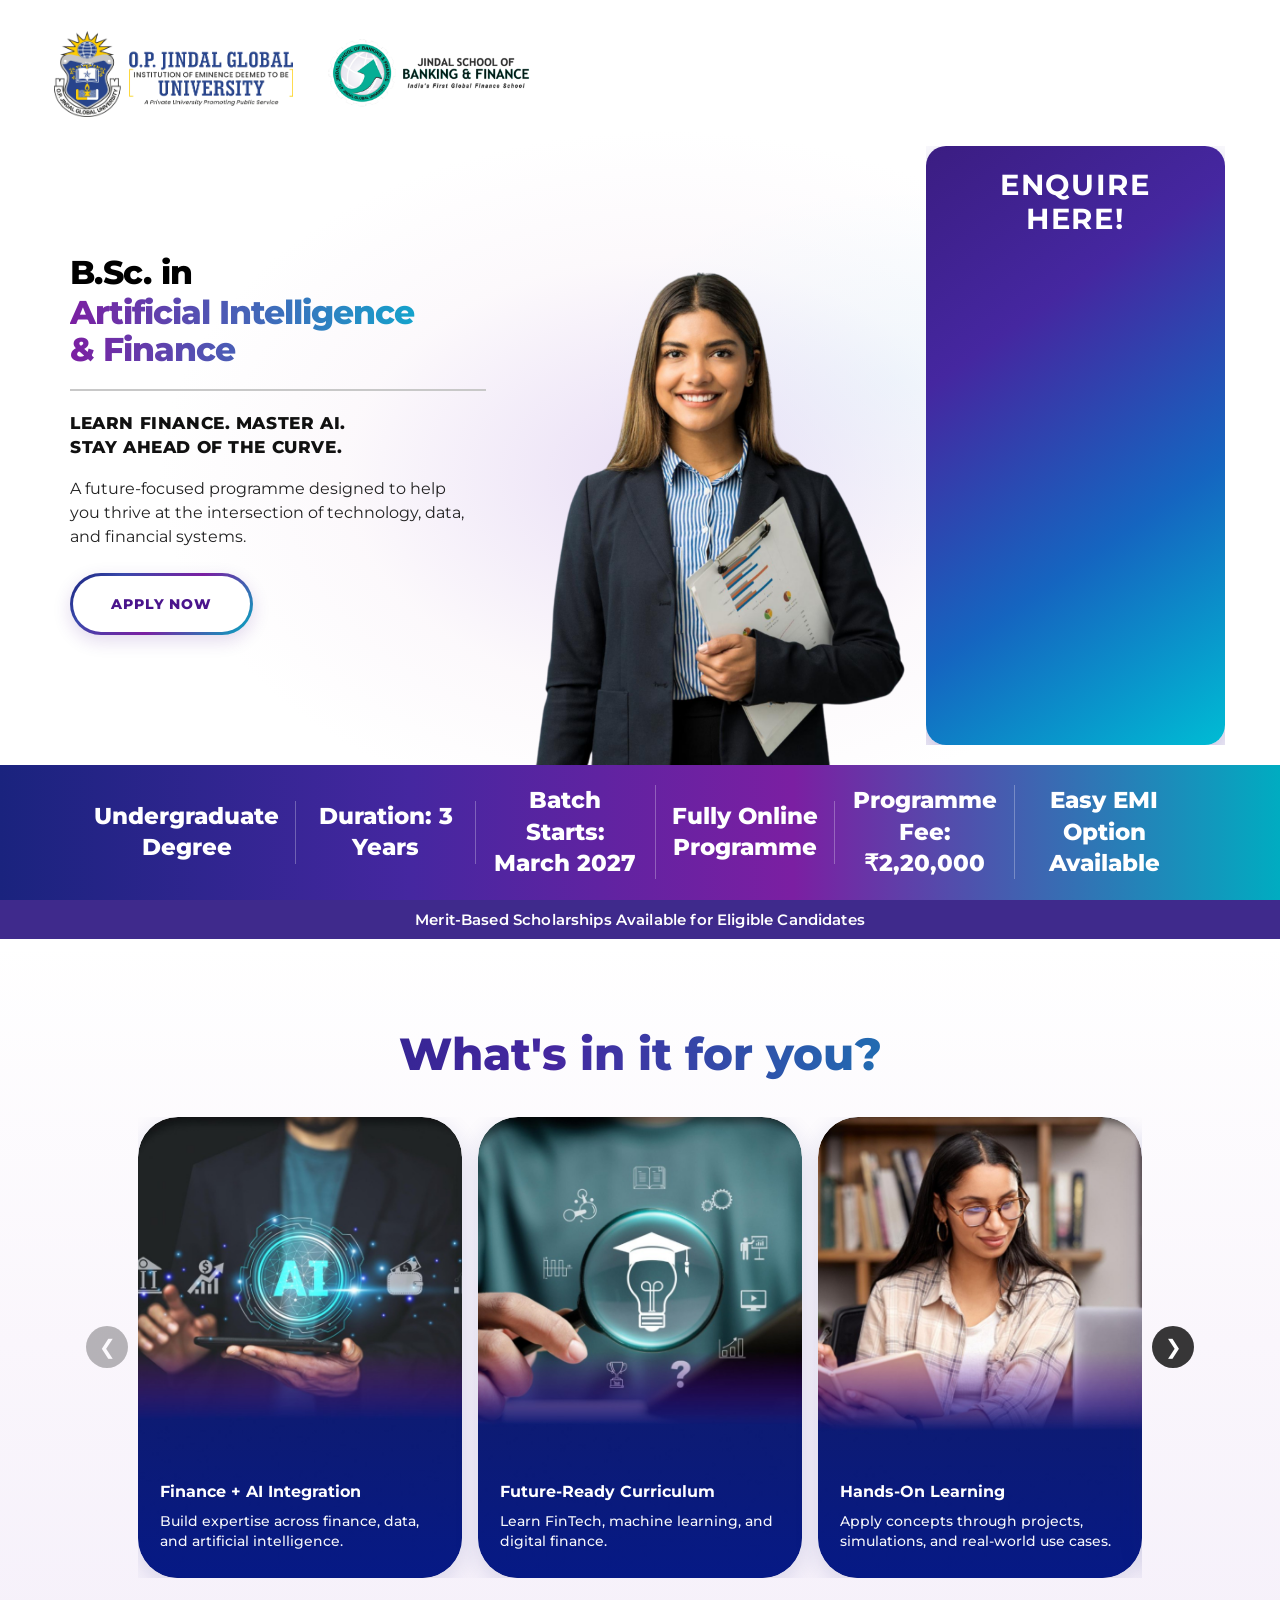
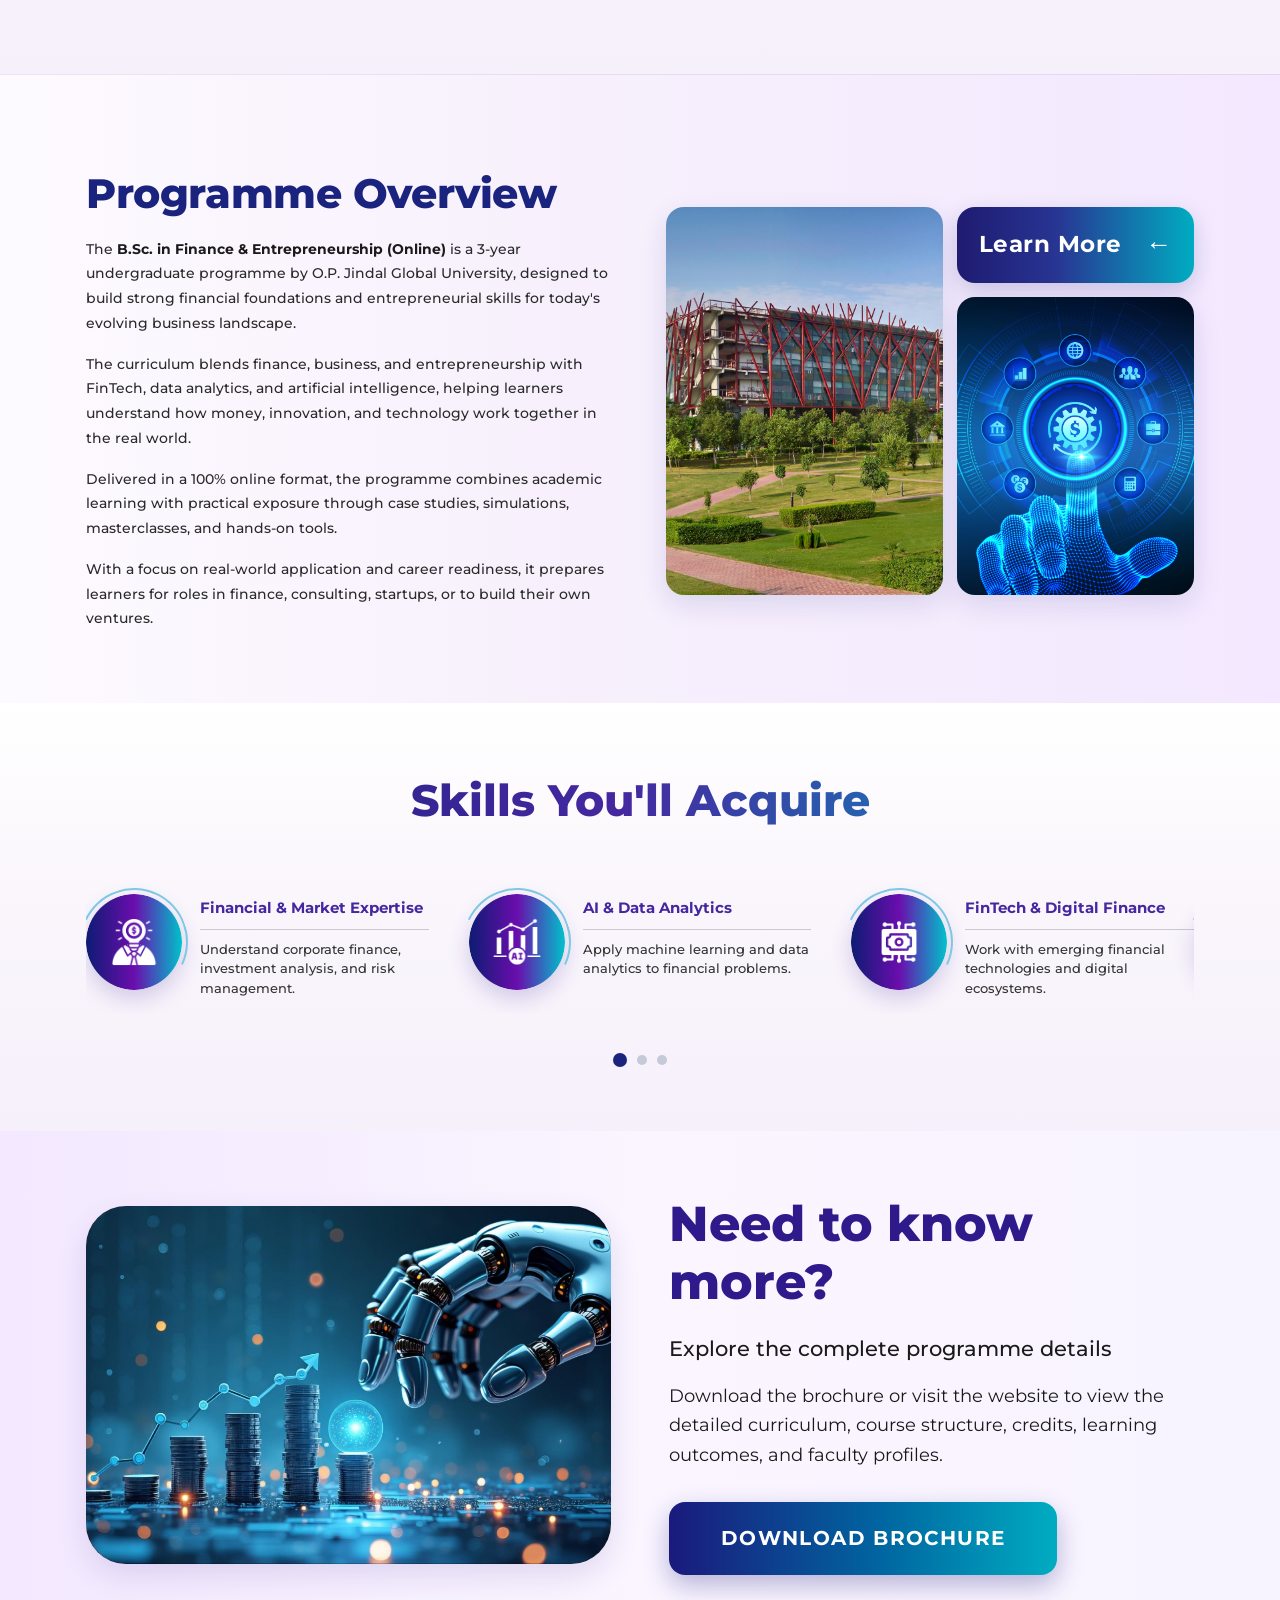
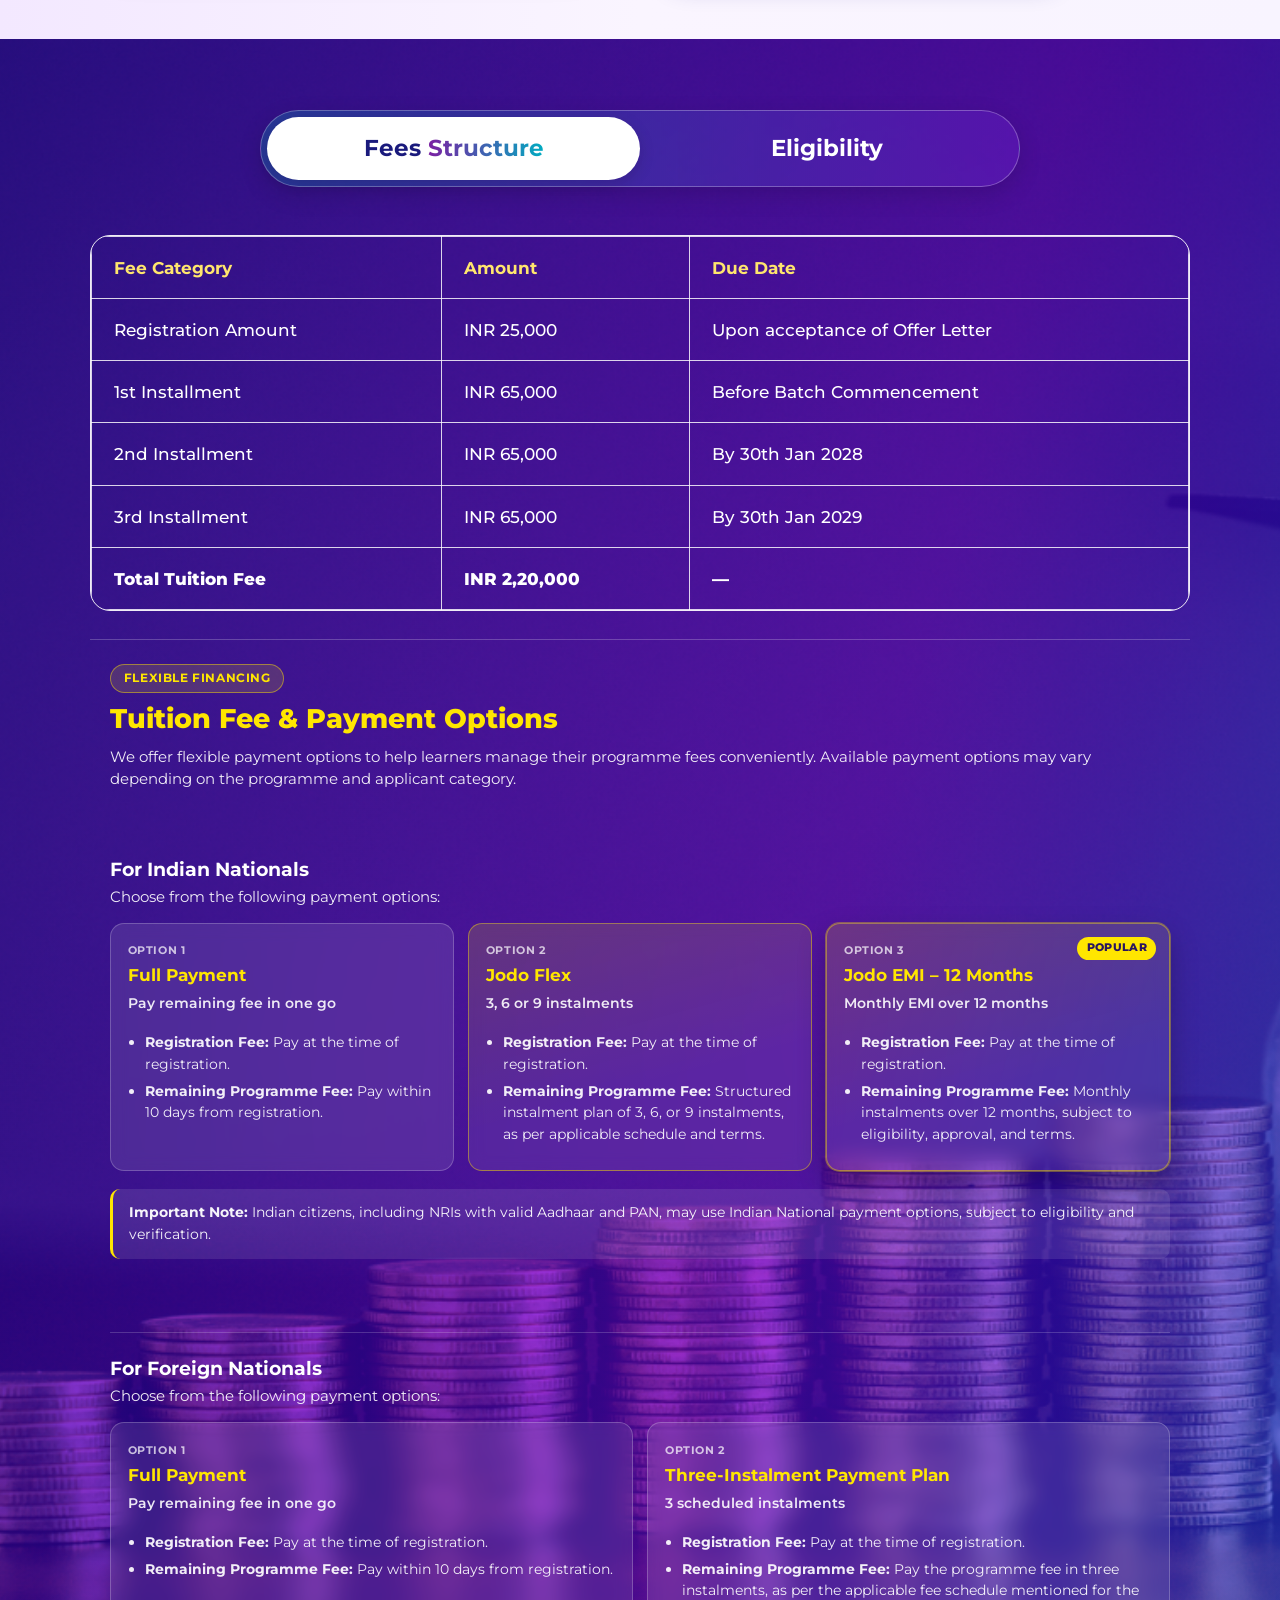
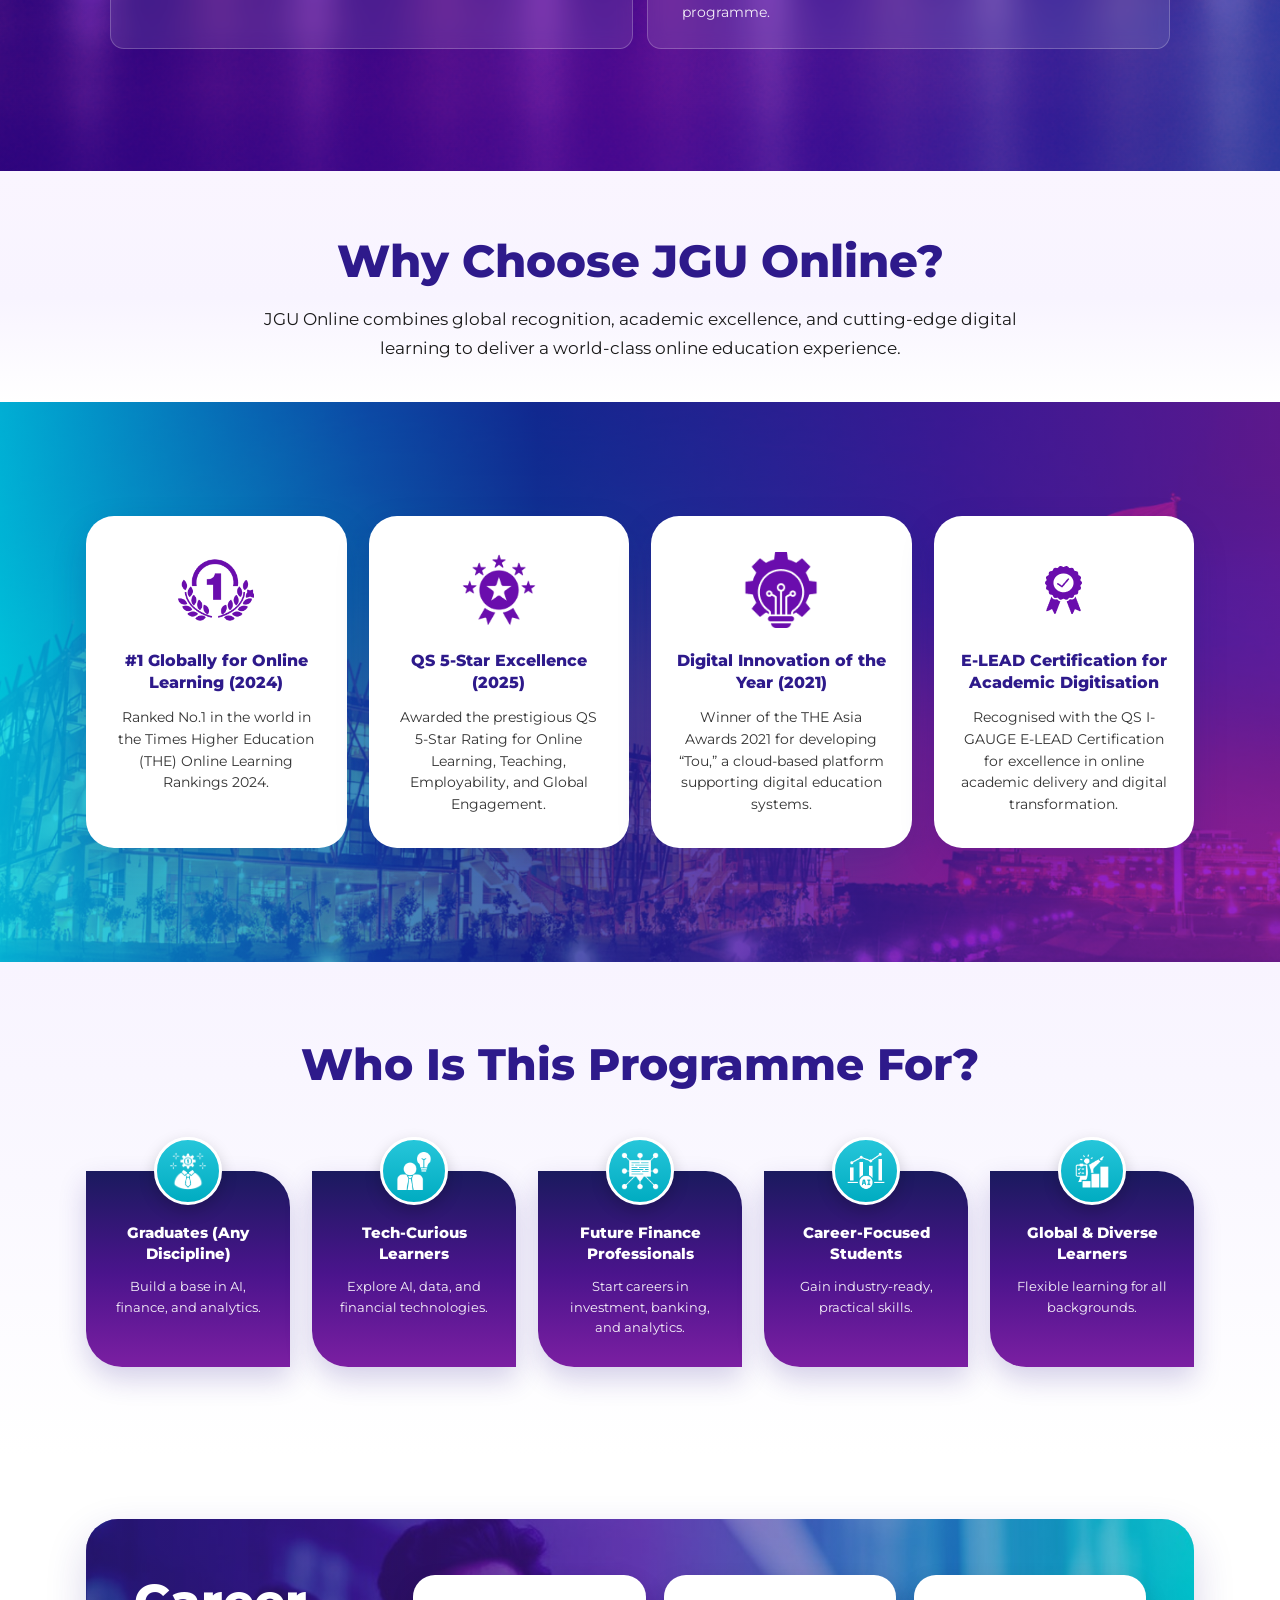
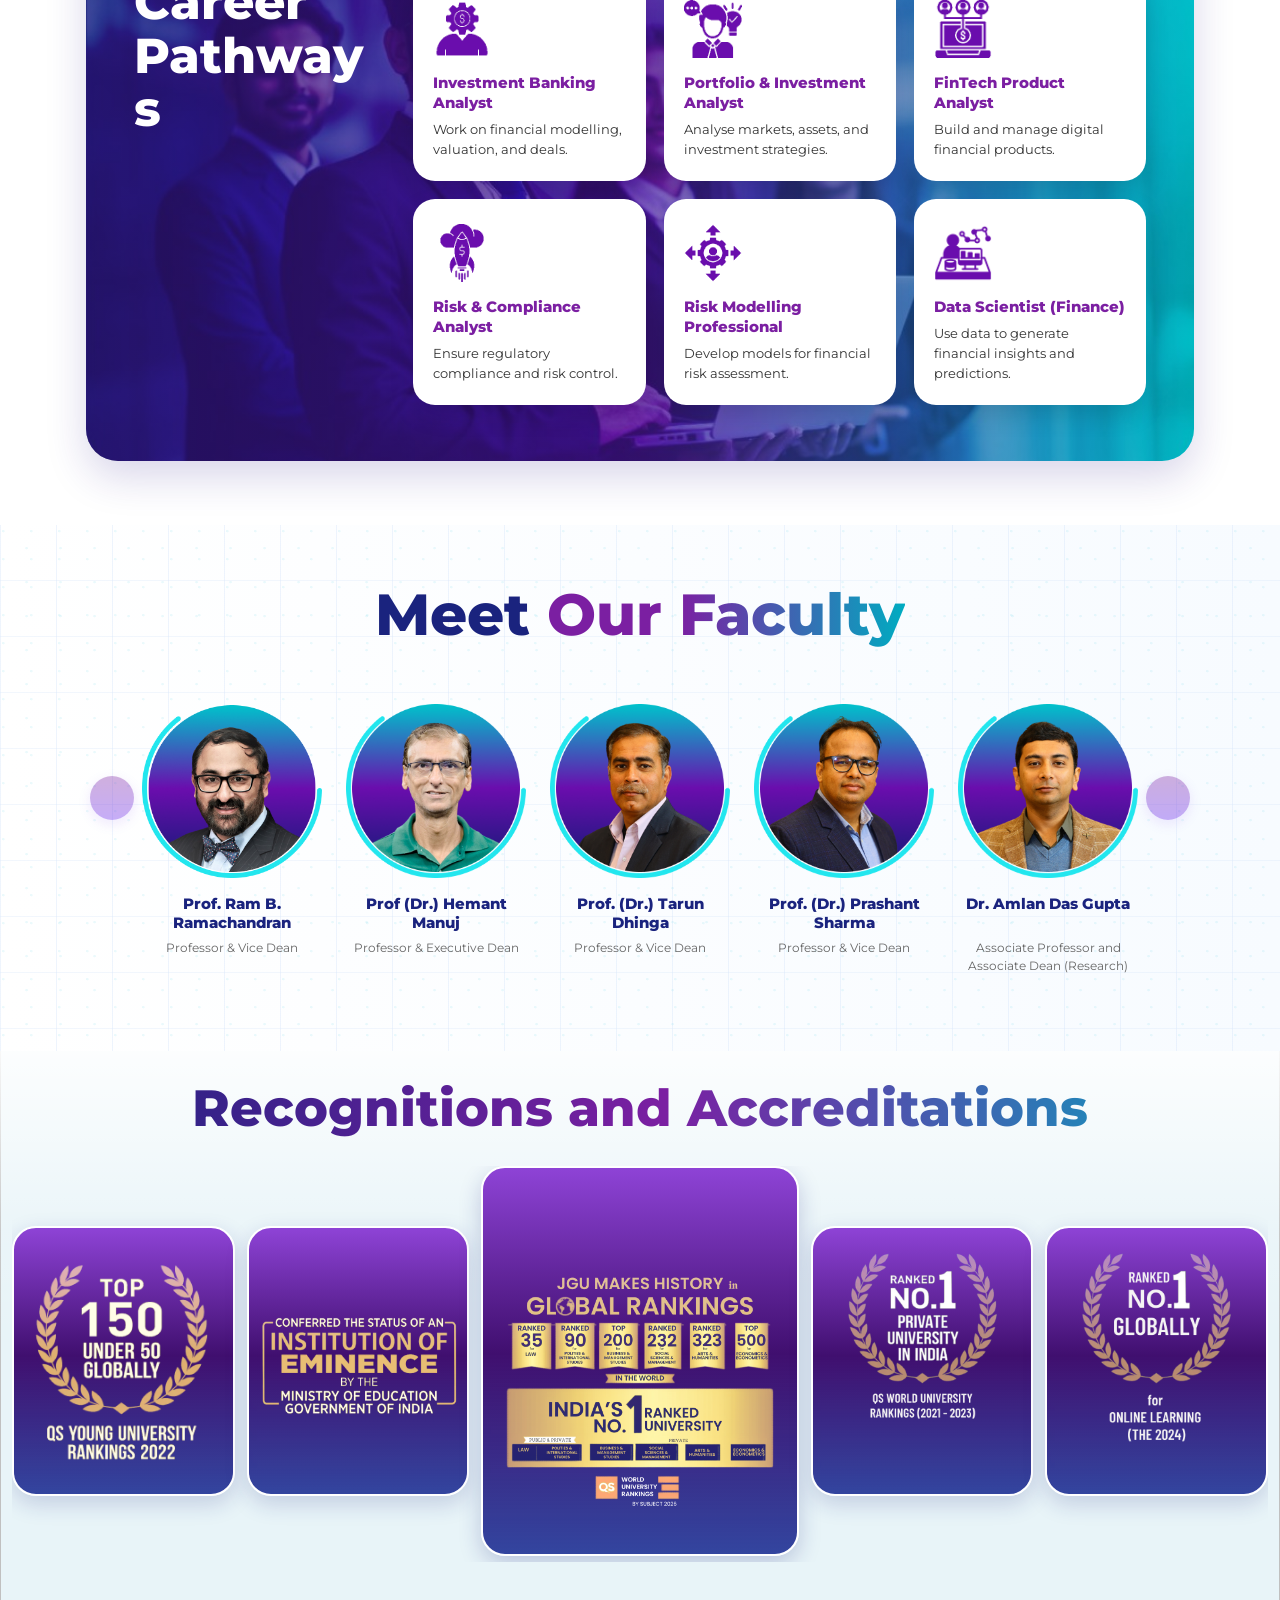
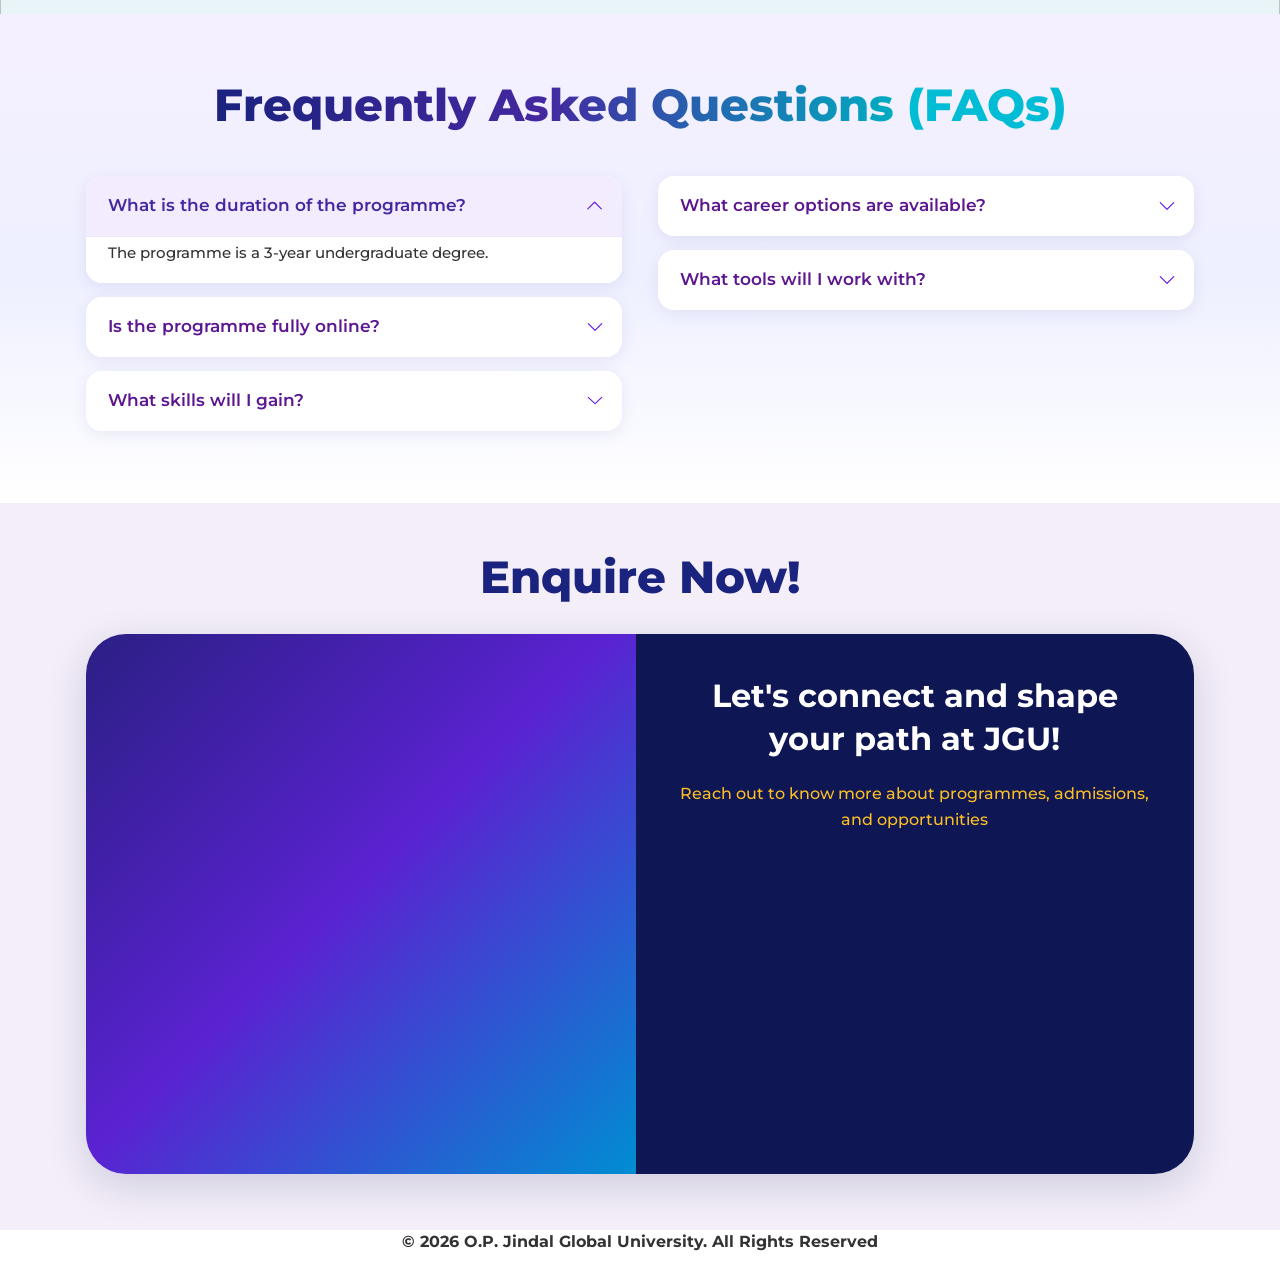
==== commit e5733654: "Polish fee table total row and mobile info bar. Move Total Tuition Fee into a highlighted table foot" ====
--- a/index.html
+++ b/index.html
@@ -33,7 +33,7 @@
     <title>B.Sc. in Artificial Intelligence & Finance - O.P. Jindal Global University</title>
     <link rel="shortcut icon" type="image/x-icon" href="https://jguonline.edu.in/public/frontend/assets/img/favicon.ico">
         <link rel="stylesheet" href="https://cdn.jsdelivr.net/npm/bootstrap@4.6.2/dist/css/bootstrap.min.css">
-    <link rel="stylesheet" href="css/style.css?v=202610281300">
+    <link rel="stylesheet" href="css/style.css?v=202610281301">
 
     <!-- Critical: hero layout; enquiry form scrolls inside card only -->
     <style>
@@ -936,24 +936,29 @@
             </thead>
             <tbody>
               <tr>
-                <td>Registration Amount</td>
-                <td>INR 25,000</td>
-                <td>Upon acceptance of Offer Letter</td>
+                <td data-label="Fee Category">Registration Amount</td>
+                <td data-label="Amount">INR 25,000</td>
+                <td data-label="Due Date">Upon acceptance of Offer Letter</td>
               </tr>
               <tr>
-                <td>1st Installment</td>
-                <td>INR 65,000</td>
-                <td>Before Batch Commencement</td>
+                <td data-label="Fee Category">1st Installment</td>
+                <td data-label="Amount">INR 65,000</td>
+                <td data-label="Due Date">Before Batch Commencement</td>
               </tr>
               <tr>
-                <td>2nd Installment</td>
-                <td>INR 65,000</td>
-                <td>By 30th Jan 2028</td>
+                <td data-label="Fee Category">2nd Installment</td>
+                <td data-label="Amount">INR 65,000</td>
+                <td data-label="Due Date">By 30th Jan 2028</td>
               </tr>
               <tr>
-                <td>3rd Installment</td>
-                <td>INR 65,000</td>
-                <td>By 30th Jan 2029</td>
+                <td data-label="Fee Category">3rd Installment</td>
+                <td data-label="Amount">INR 65,000</td>
+                <td data-label="Due Date">By 30th Jan 2029</td>
+              </tr>
+              <tr class="total">
+                <td data-label="Fee Category">Total Tuition Fee</td>
+                <td data-label="Amount">INR 2,20,000</td>
+                <td data-label="Due Date">—</td>
               </tr>
             </tbody>
           </table>
--- a/css/style.css
+++ b/css/style.css
@@ -2457,6 +2457,10 @@
   font-weight: 500;
 }
 
+.tuition-table tbody tr.total td {
+  font-weight: 800;
+}
+
 .tuition-fees-note {
   max-width: 1100px;
   margin: 1.25rem auto 0;
@@ -2685,6 +2689,15 @@
     border-radius: 16px;
     background: rgba(15, 18, 80, 0.28);
     box-shadow: 0 6px 18px rgba(0, 0, 0, 0.12);
+  }
+
+  .tuition-table tbody tr.total {
+    background: rgba(255, 230, 109, 0.16);
+    border-color: rgba(255, 230, 109, 0.55);
+  }
+
+  .tuition-table tbody tr.total td {
+    font-weight: 800;
   }
 
   .tuition-table tbody tr:last-child {
@@ -5663,18 +5676,24 @@
 
 @media screen and (max-width: 480px) {
   .hero-info-inner {
-    grid-template-columns: 1fr !important;
+    grid-template-columns: repeat(2, minmax(0, 1fr)) !important;
   }
 
   .hero-info-item {
+    border-right: 1px solid rgba(255, 255, 255, 0.22) !important;
+    border-bottom: 1px solid rgba(255, 255, 255, 0.18) !important;
+    padding: 0.55rem 0.4rem !important;
+    font-size: clamp(0.78rem, 3.2vw, 0.9rem) !important;
+  }
+
+  .hero-info-item:nth-child(2n) {
     border-right: none !important;
-    border-bottom: 1px solid rgba(255, 255, 255, 0.2) !important;
-    padding: 0.5rem 0.35rem !important;
-    font-size: 0.78rem !important;
   }
 
   .hero-info-item:nth-child(5),
   .hero-info-item:last-child {
+    grid-column: 1 / -1;
+    border-right: none !important;
     border-bottom: none !important;
   }
 
@@ -6212,6 +6231,15 @@
     border-radius: 16px !important;
     background: rgba(15, 18, 80, 0.28) !important;
     box-shadow: 0 6px 18px rgba(0, 0, 0, 0.12) !important;
+  }
+
+  .tuition-table tbody tr.total {
+    background: rgba(255, 230, 109, 0.16) !important;
+    border-color: rgba(255, 230, 109, 0.55) !important;
+  }
+
+  .tuition-table tbody tr.total td {
+    font-weight: 800 !important;
   }
 
   .tuition-table tbody tr:last-child {
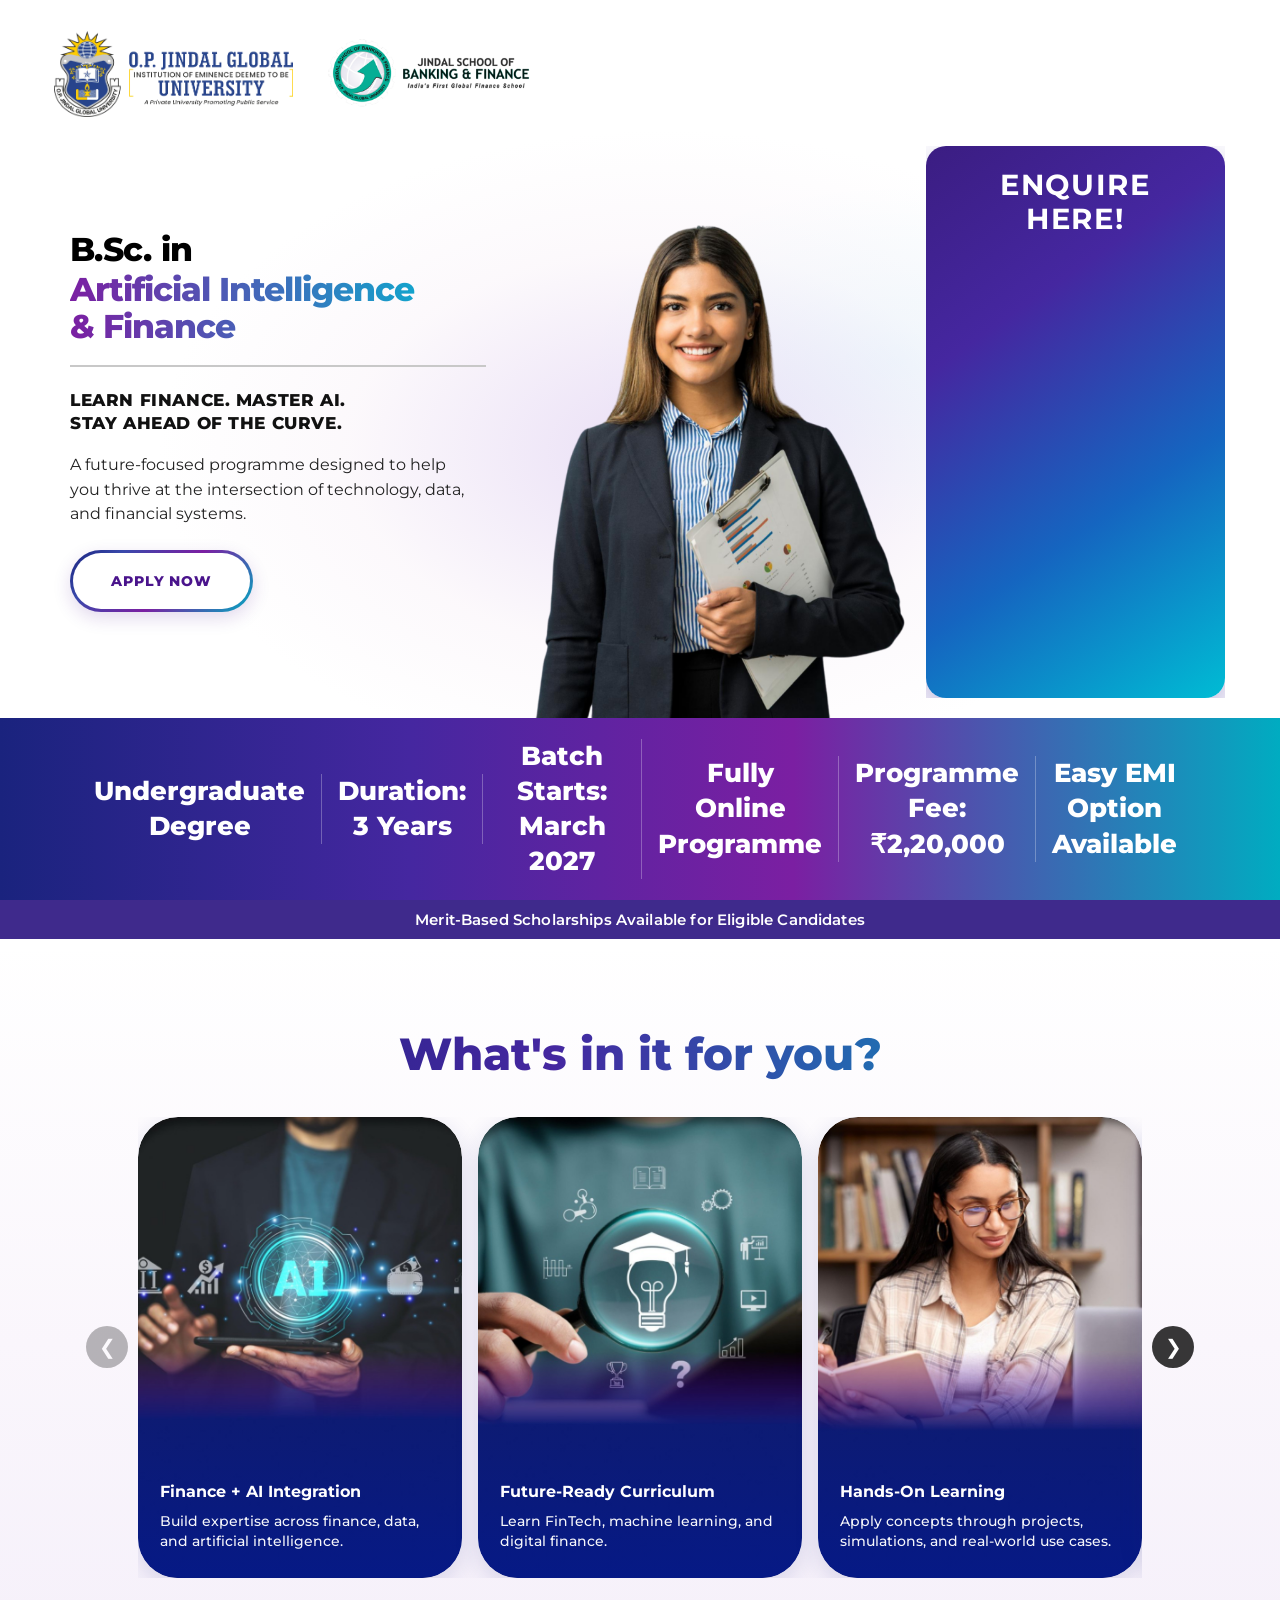
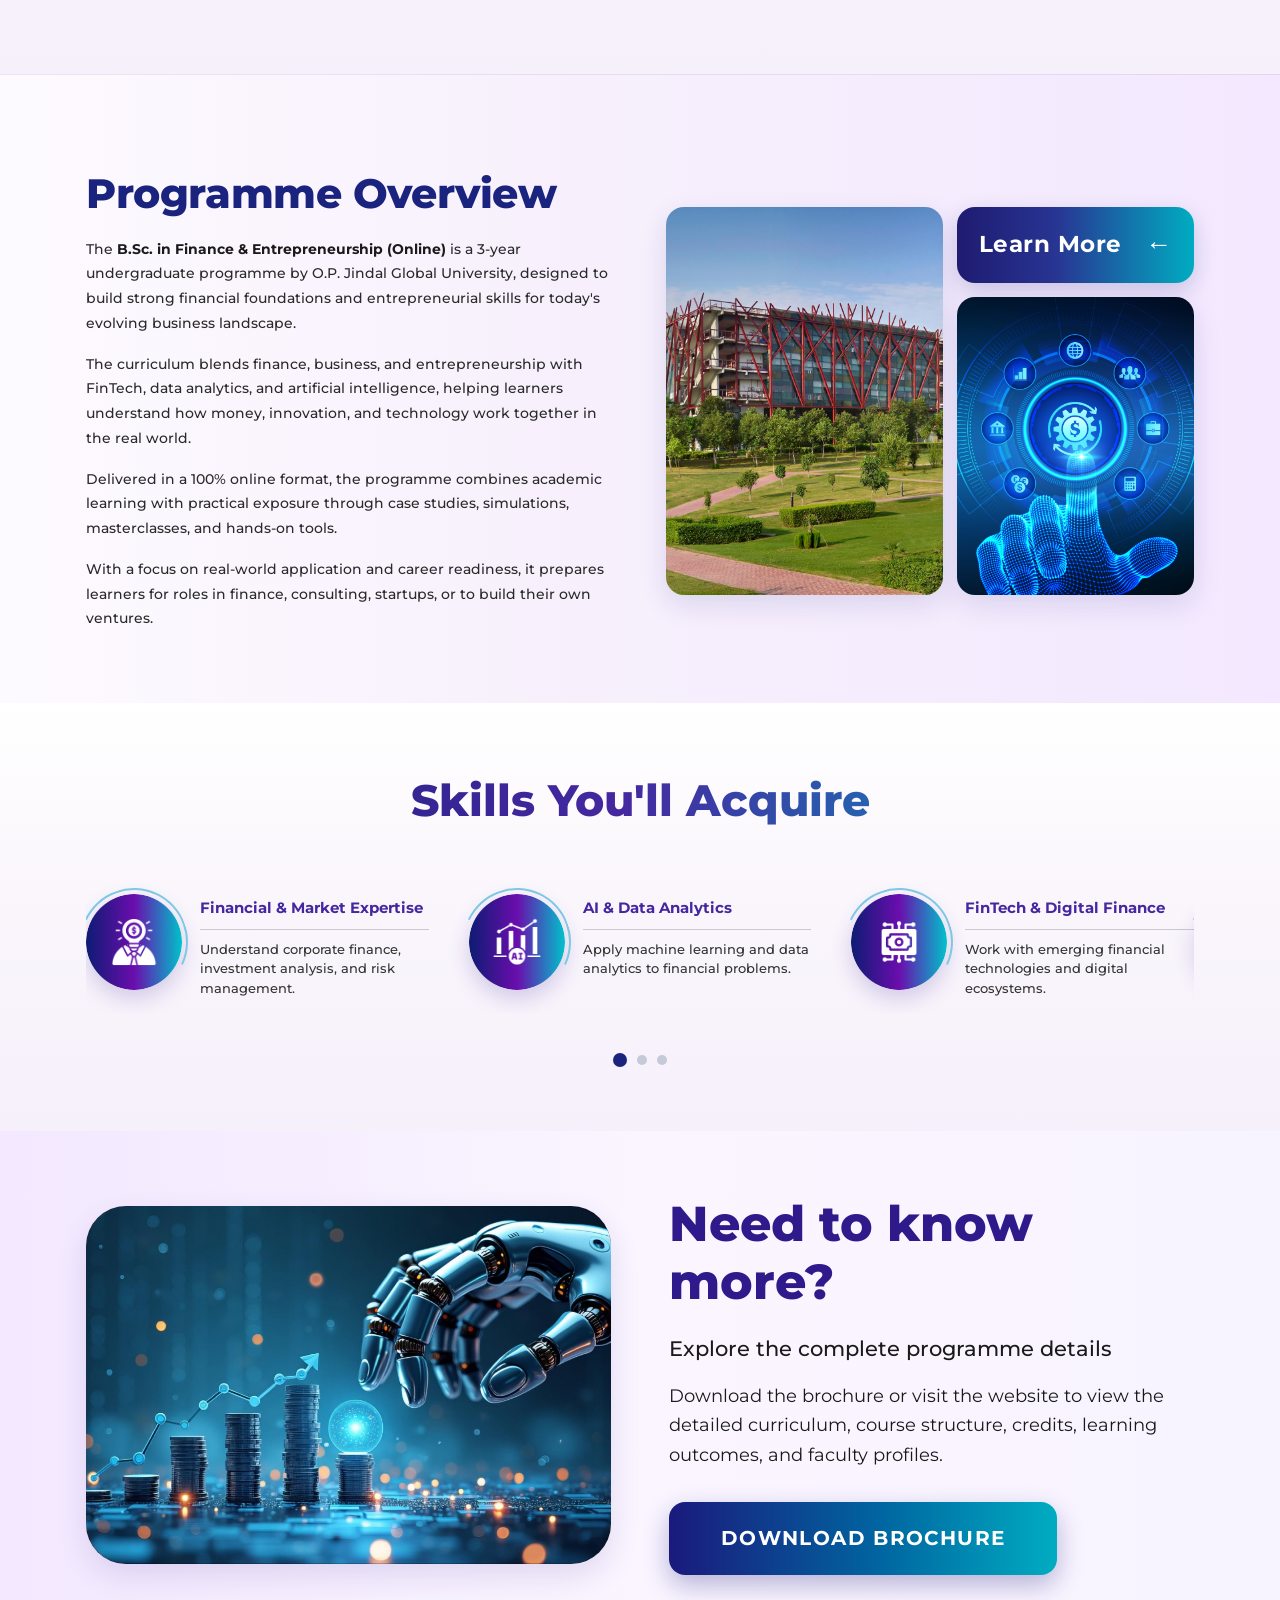
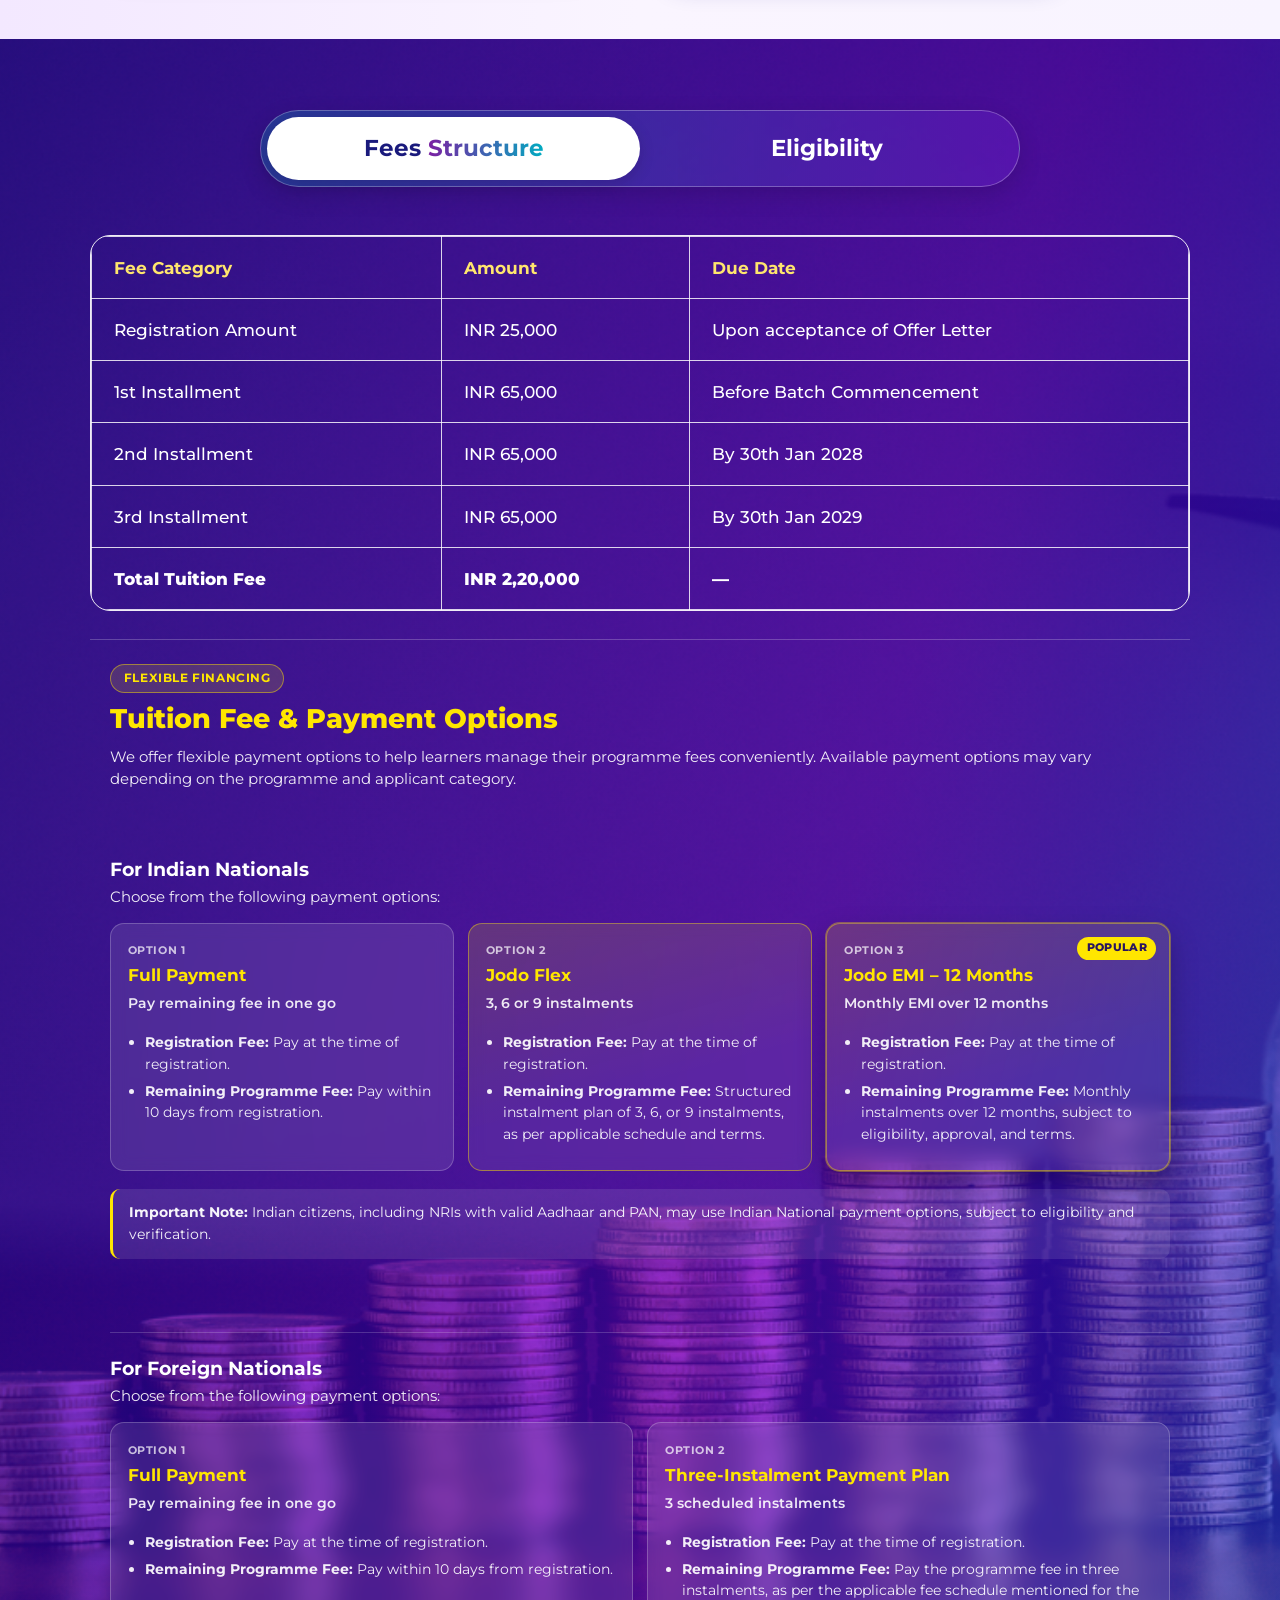
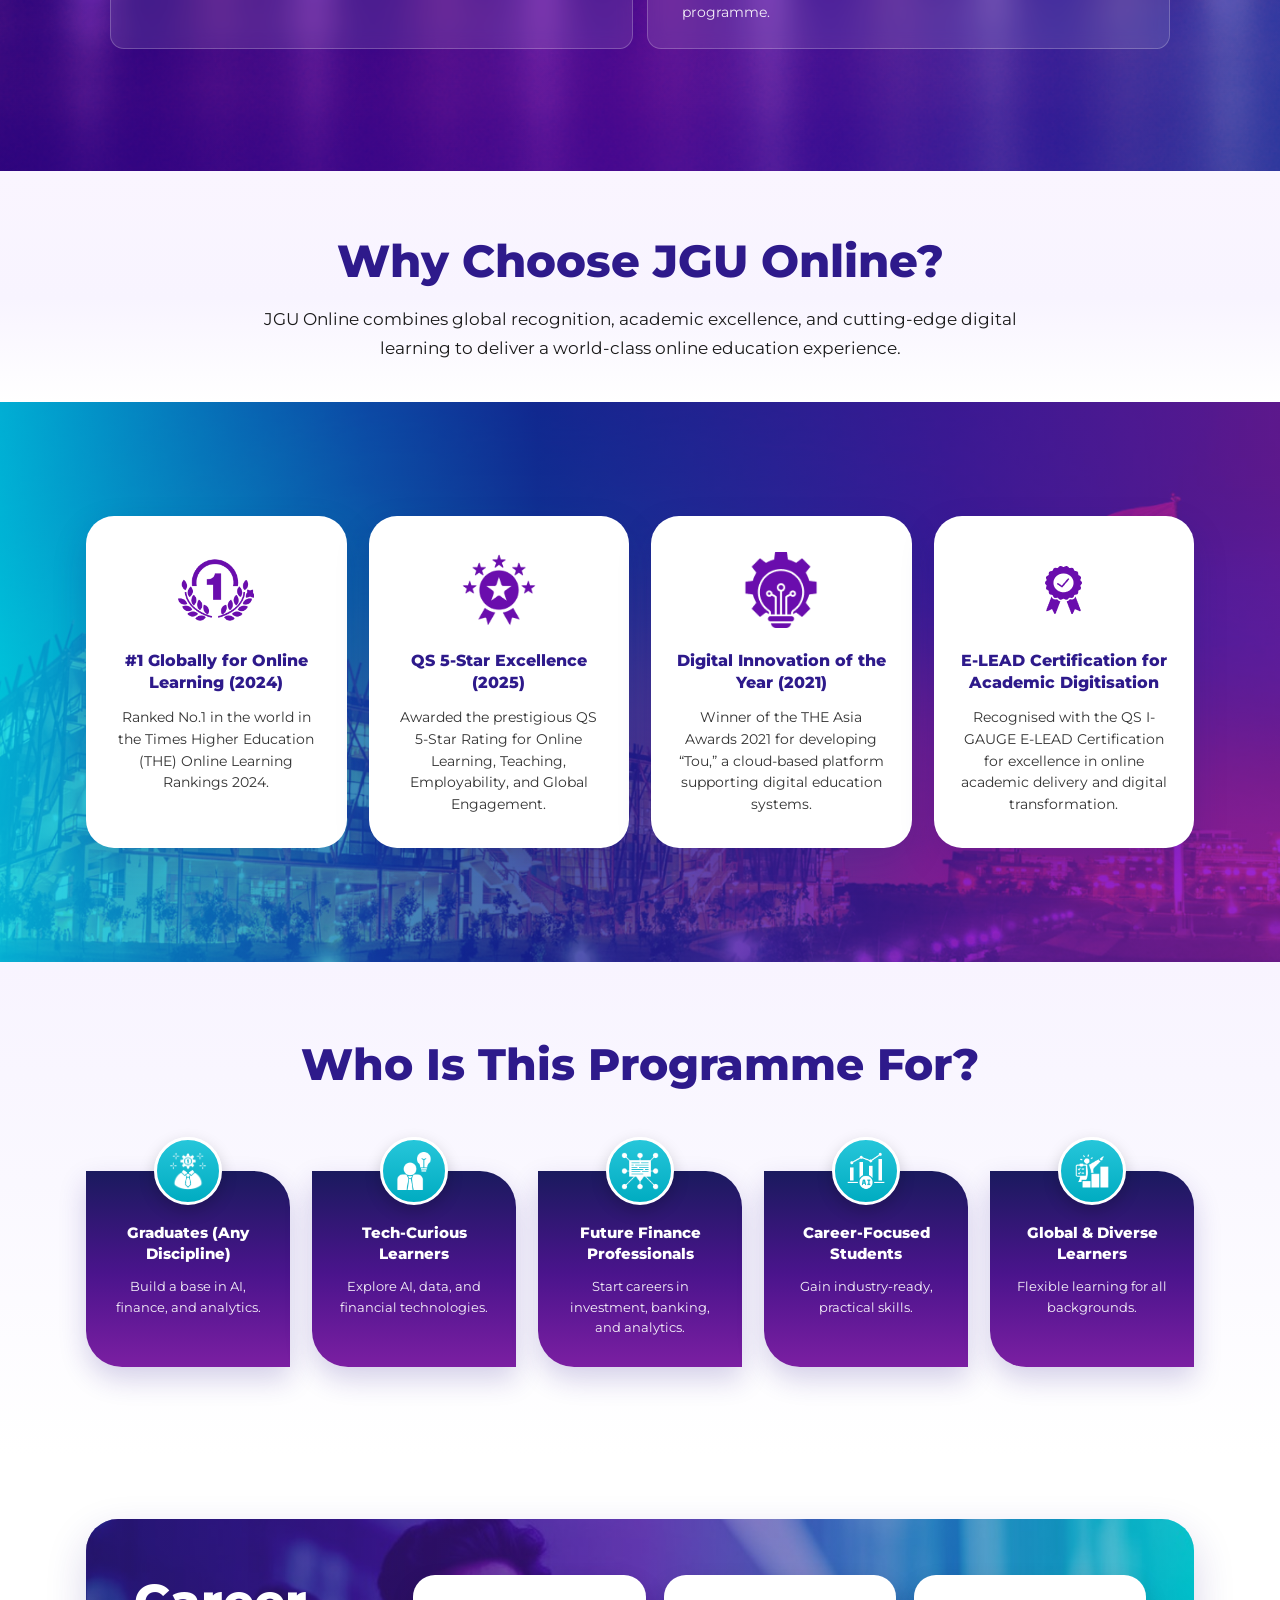
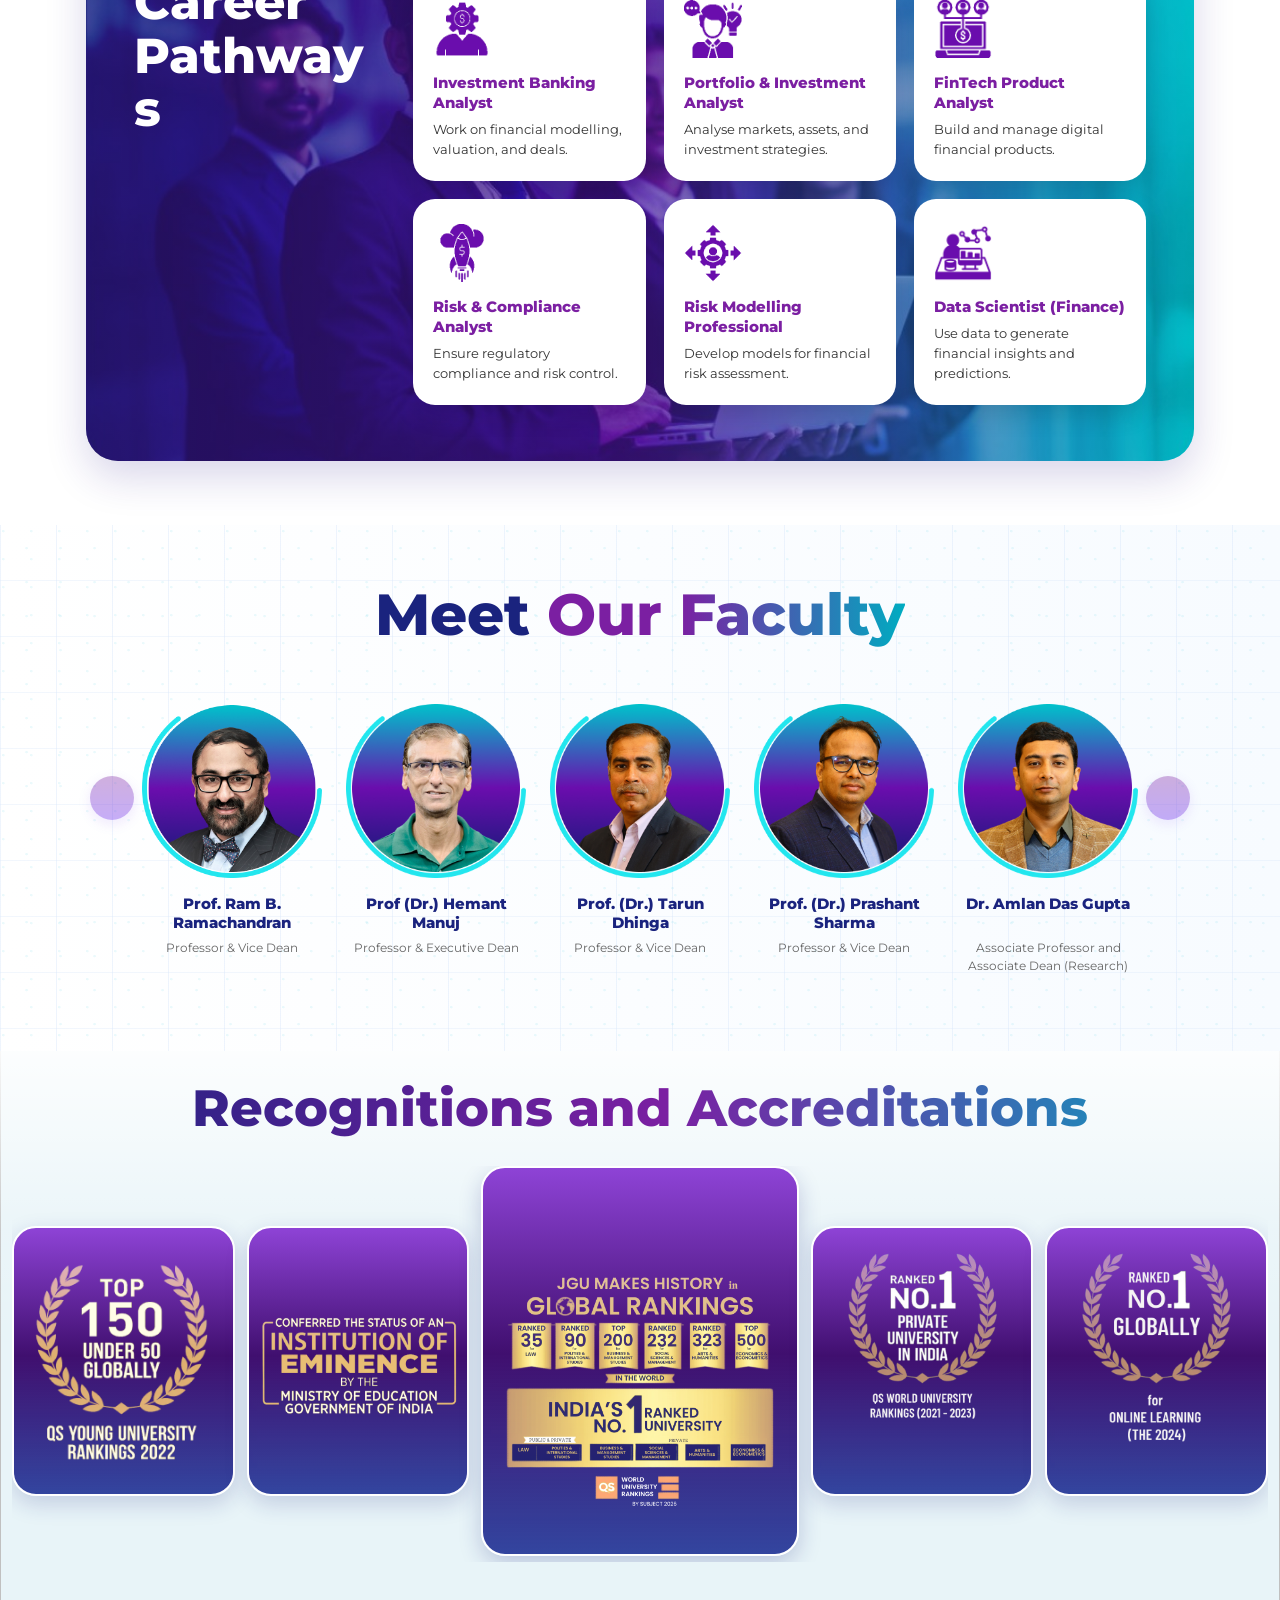
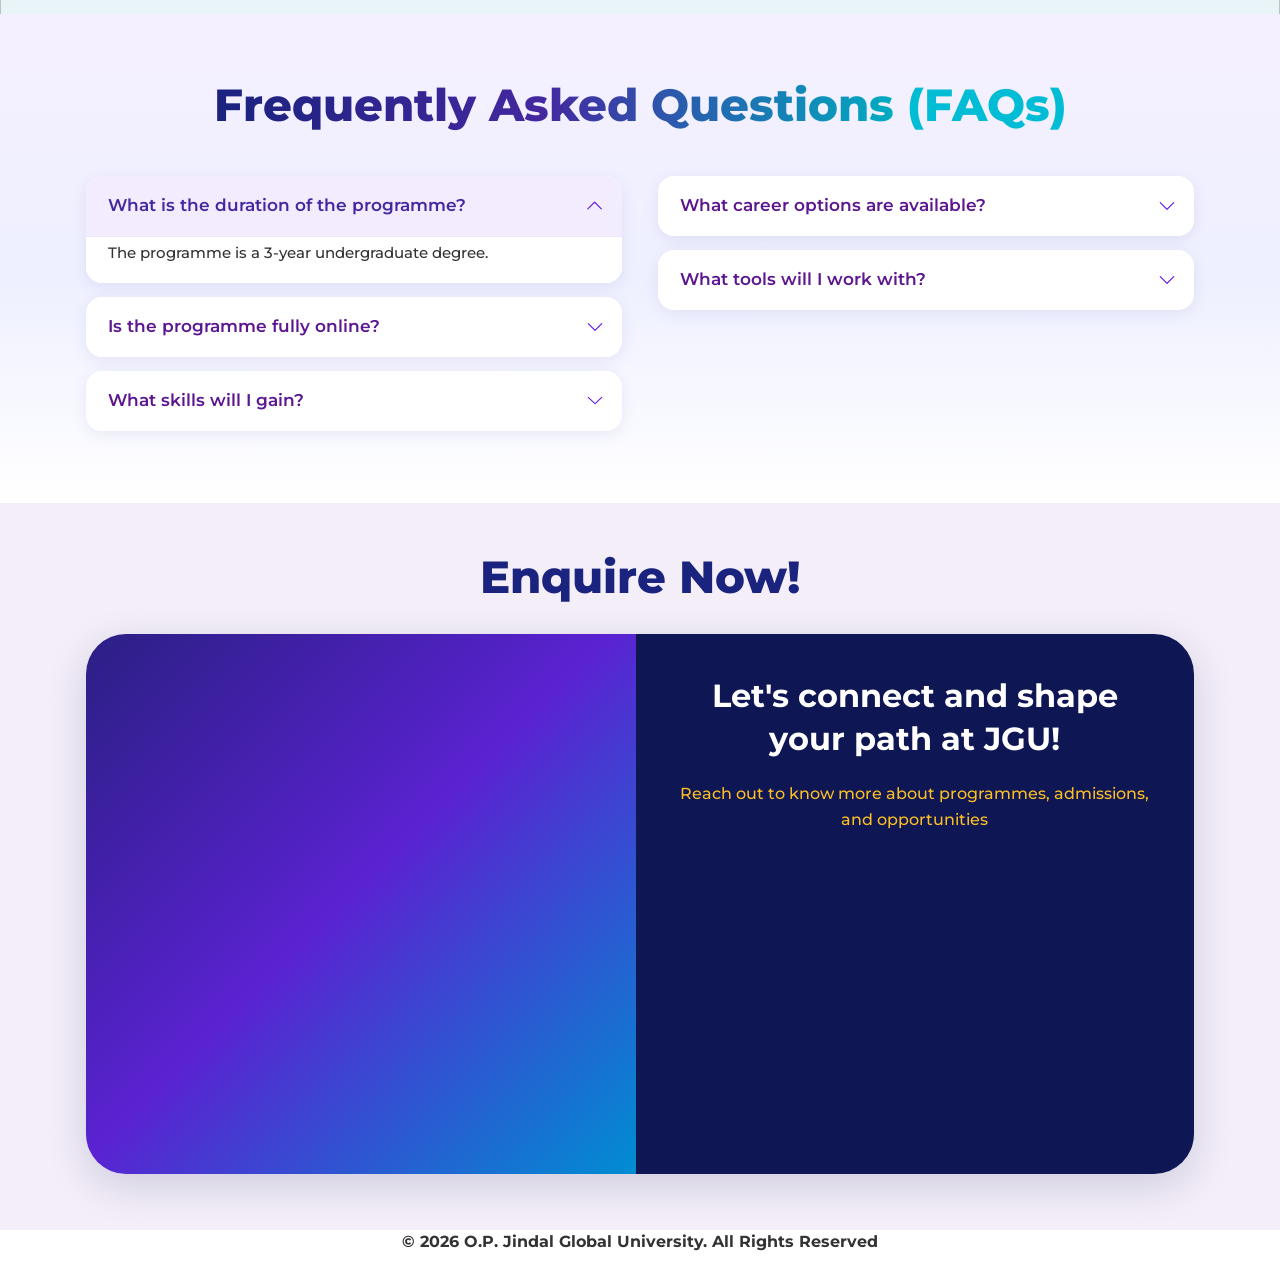
==== commit 89db4d41: "Enlarge hero info-bar type for 100% desktop and mobile. Raise hybrid clamps and mobile sizes so info" ====
--- a/index.html
+++ b/index.html
@@ -33,7 +33,7 @@
     <title>B.Sc. in Artificial Intelligence & Finance - O.P. Jindal Global University</title>
     <link rel="shortcut icon" type="image/x-icon" href="https://jguonline.edu.in/public/frontend/assets/img/favicon.ico">
         <link rel="stylesheet" href="https://cdn.jsdelivr.net/npm/bootstrap@4.6.2/dist/css/bootstrap.min.css">
-    <link rel="stylesheet" href="css/style.css?v=202610281301">
+    <link rel="stylesheet" href="css/style.css?v=infobar-lg">
 
     <!-- Critical: hero layout; enquiry form scrolls inside card only -->
     <style>
@@ -353,7 +353,8 @@
         }
 
         .hero-section .hero-info-item {
-          font-size: clamp(1rem, 2.6vh, 1.45rem) !important;
+          font-size: clamp(1.2rem, min(3.1vh, 0.75rem + 1.1vw), 1.65rem) !important;
+          font-weight: 800 !important;
         }
 
         .hero-center {
@@ -497,7 +498,8 @@
         }
 
         .hero-section .hero-info-item {
-          font-size: clamp(0.85rem, 0.3rem + 0.7vw, 1.15rem) !important;
+          font-size: clamp(1.15rem, min(3vh, 0.7rem + 1.05vw), 1.5rem) !important;
+          font-weight: 800 !important;
         }
       }
 
@@ -558,7 +560,8 @@
         }
 
         .hero-section .hero-info-item {
-          font-size: clamp(0.82rem, 2.1vh, 1.05rem) !important;
+          font-size: clamp(0.95rem, min(2.5vh, 0.55rem + 0.9vw), 1.2rem) !important;
+          font-weight: 800 !important;
         }
 
         .hero-section .hero-enquiry-card h3 {
--- a/css/style.css
+++ b/css/style.css
@@ -1049,7 +1049,7 @@
 .hero-info-item {
   flex: 1;
   color: #fff;
-  font-size: 1rem;
+  font-size: clamp(1.05rem, 1.35vw, 1.35rem);
   font-weight: 800;
   line-height: 1.35;
   padding: 0 1rem;
@@ -5241,7 +5241,7 @@
 
   .hero-info-item {
     flex: 1 1 50% !important;
-    font-size: clamp(0.7rem, 2.6vw, 0.82rem) !important;
+    font-size: clamp(0.85rem, 3.2vw, 1rem) !important;
     padding: 0.45rem 0.35rem !important;
     line-height: 1.35;
   }
@@ -5486,7 +5486,7 @@
     width: auto !important;
     min-width: 0;
     padding: 0.65rem 0.5rem !important;
-    font-size: clamp(0.72rem, 2.2vw, 0.88rem) !important;
+    font-size: clamp(0.88rem, 3.4vw, 1.05rem) !important;
     line-height: 1.35 !important;
     border-right: 1px solid rgba(255, 255, 255, 0.22) !important;
     border-bottom: 1px solid rgba(255, 255, 255, 0.18) !important;
@@ -5591,7 +5591,7 @@
 
   .hero-info-item {
     padding: 0.55rem 0.4rem !important;
-    font-size: clamp(0.68rem, 3vw, 0.8rem) !important;
+    font-size: clamp(0.85rem, 3.4vw, 1rem) !important;
   }
 
   /* What's in it for you — one card at a time on mobile */
@@ -5683,7 +5683,7 @@
     border-right: 1px solid rgba(255, 255, 255, 0.22) !important;
     border-bottom: 1px solid rgba(255, 255, 255, 0.18) !important;
     padding: 0.55rem 0.4rem !important;
-    font-size: clamp(0.78rem, 3.2vw, 0.9rem) !important;
+    font-size: clamp(0.92rem, 3.6vw, 1.08rem) !important;
   }
 
   .hero-info-item:nth-child(2n) {
@@ -6269,7 +6269,7 @@
     content: attr(data-label) !important;
     color: #ffe66d !important;
     font-weight: 700 !important;
-    font-size: 0.78rem !important;
+    font-size: clamp(0.92rem, 3.6vw, 1.08rem) !important;
     line-height: 1.35 !important;
   }
 
